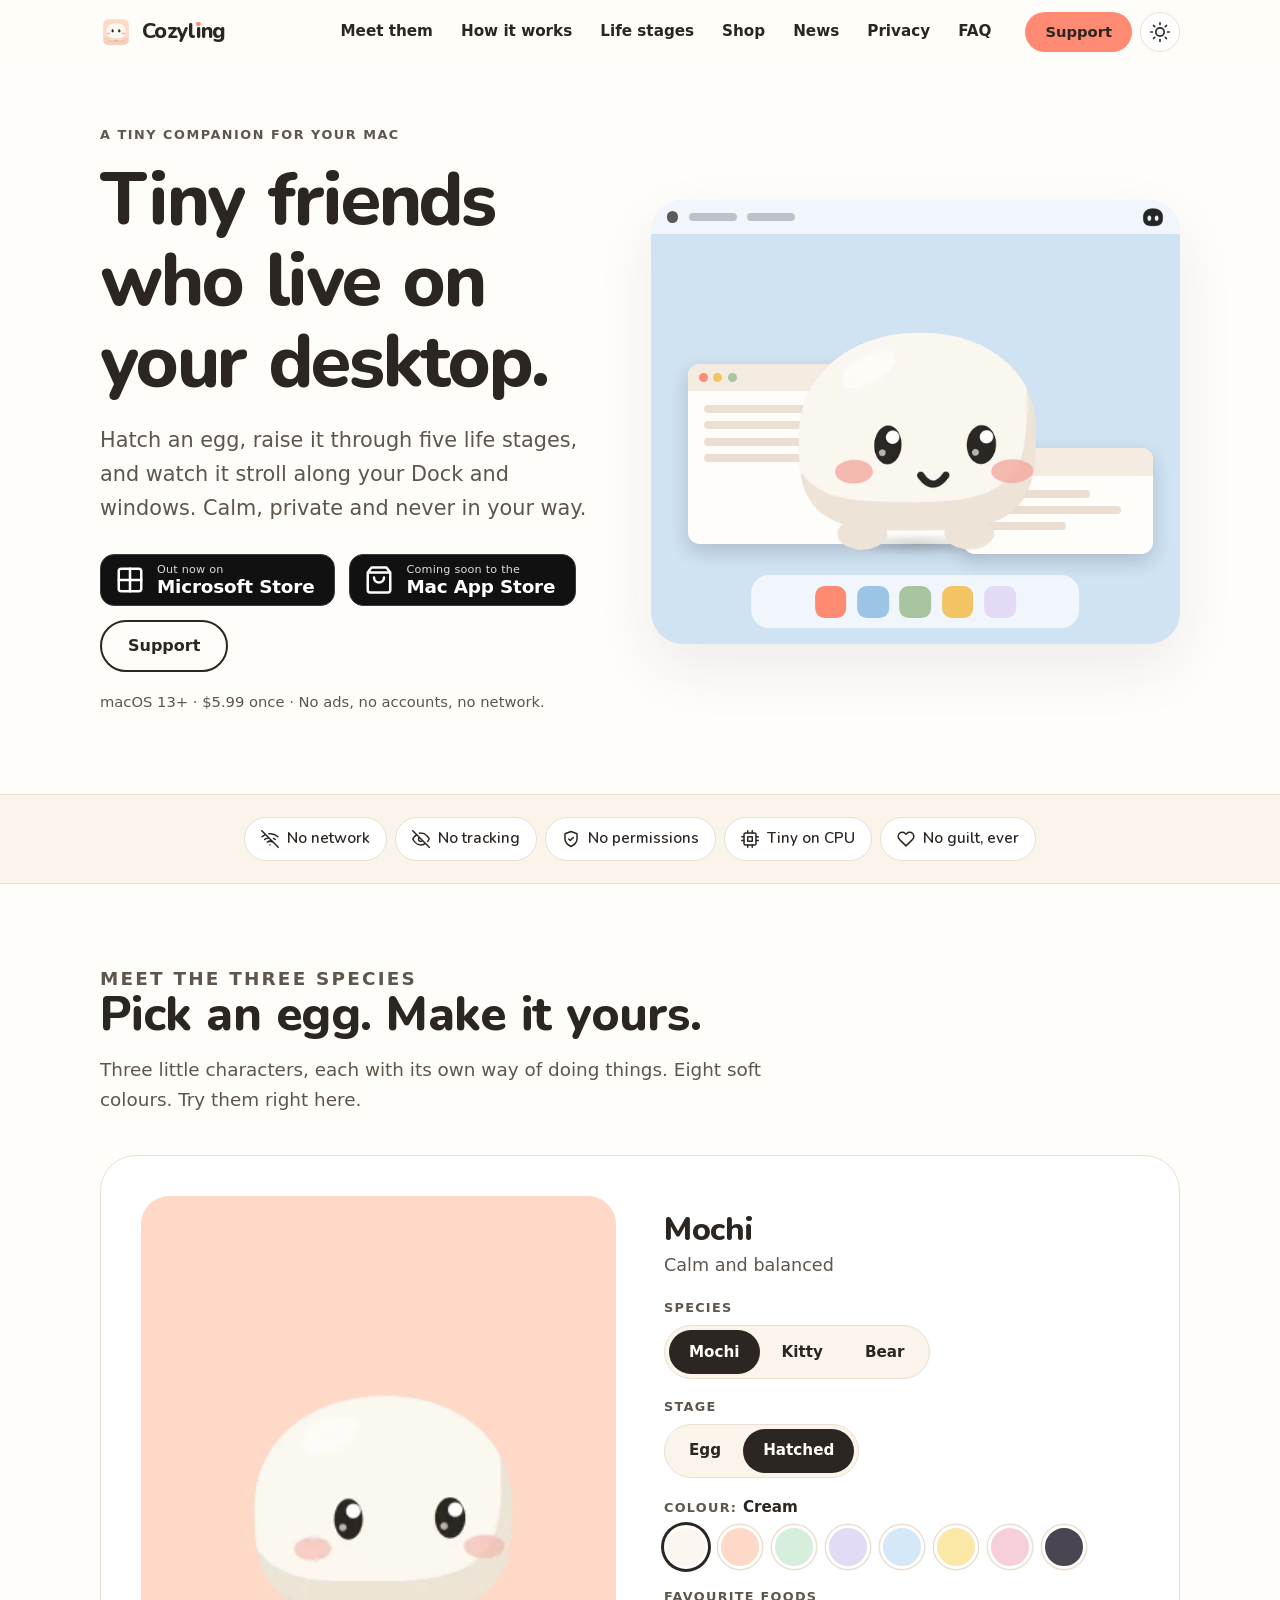
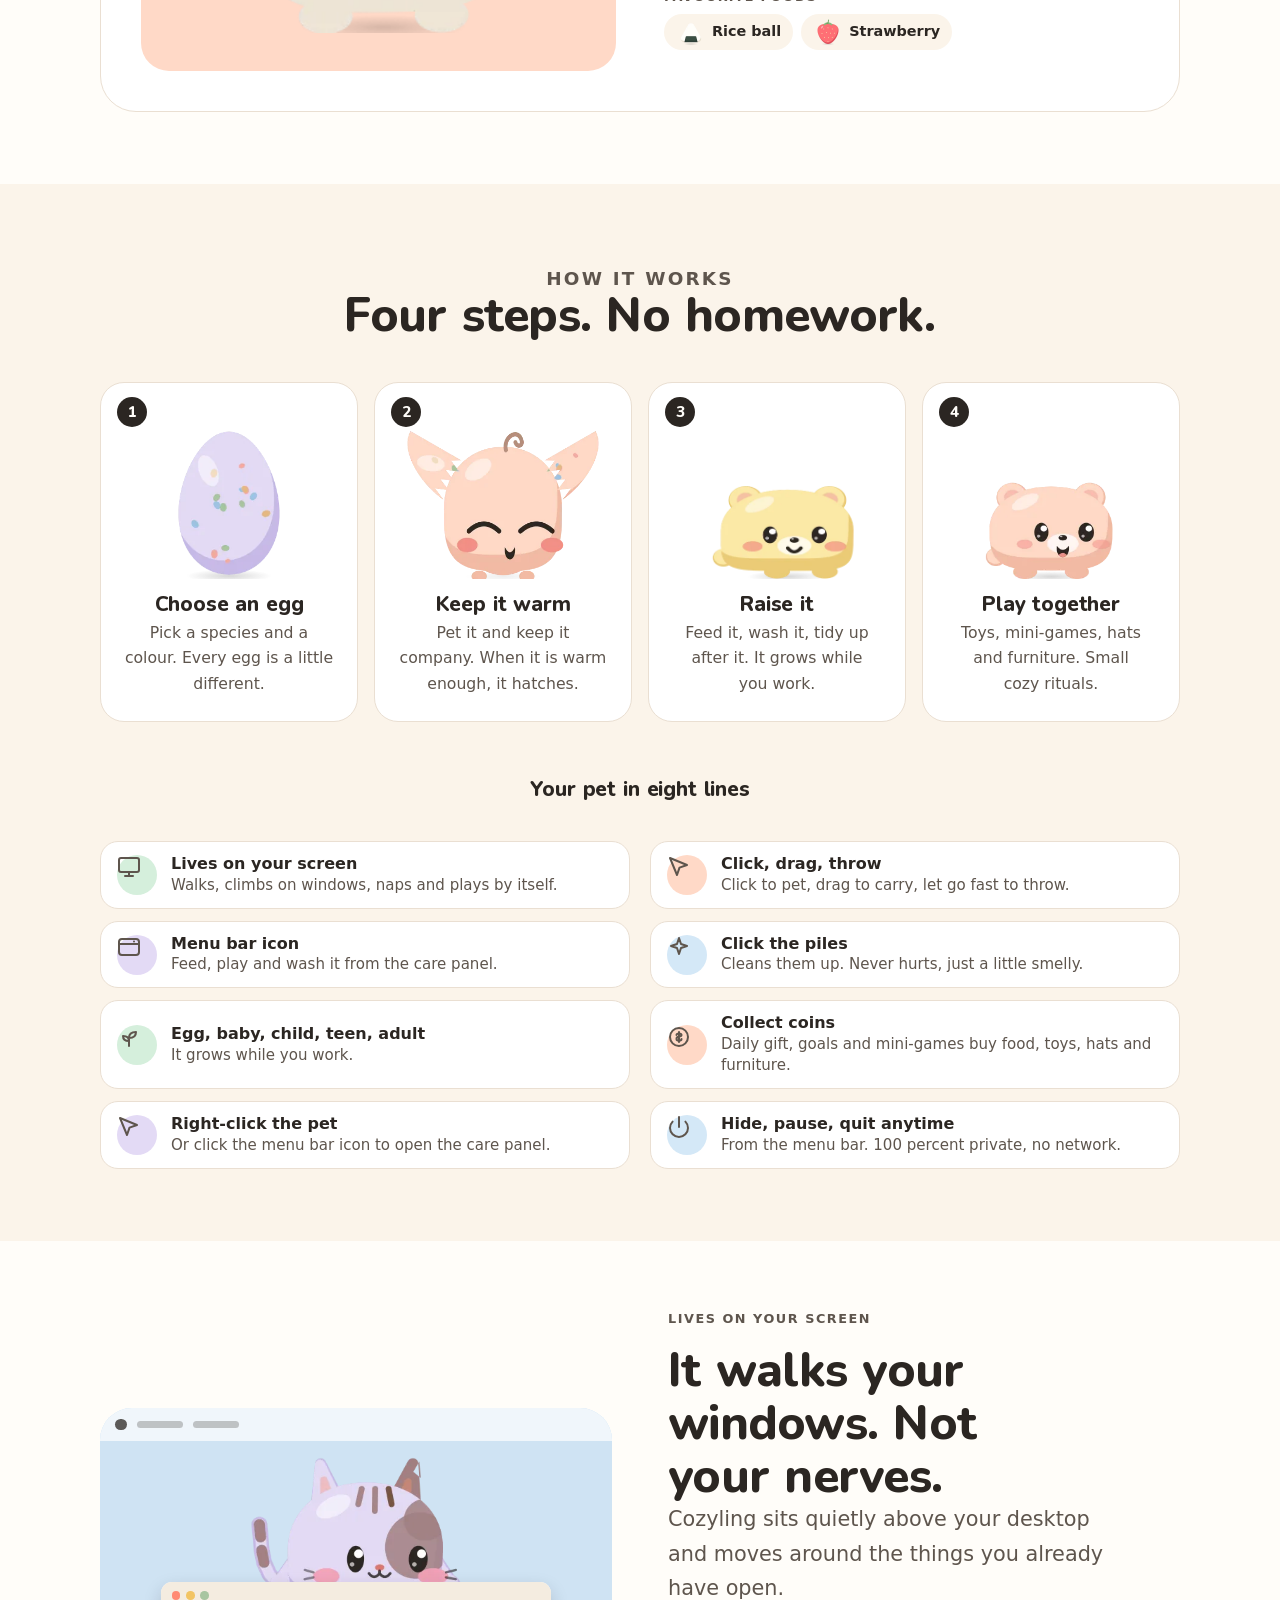
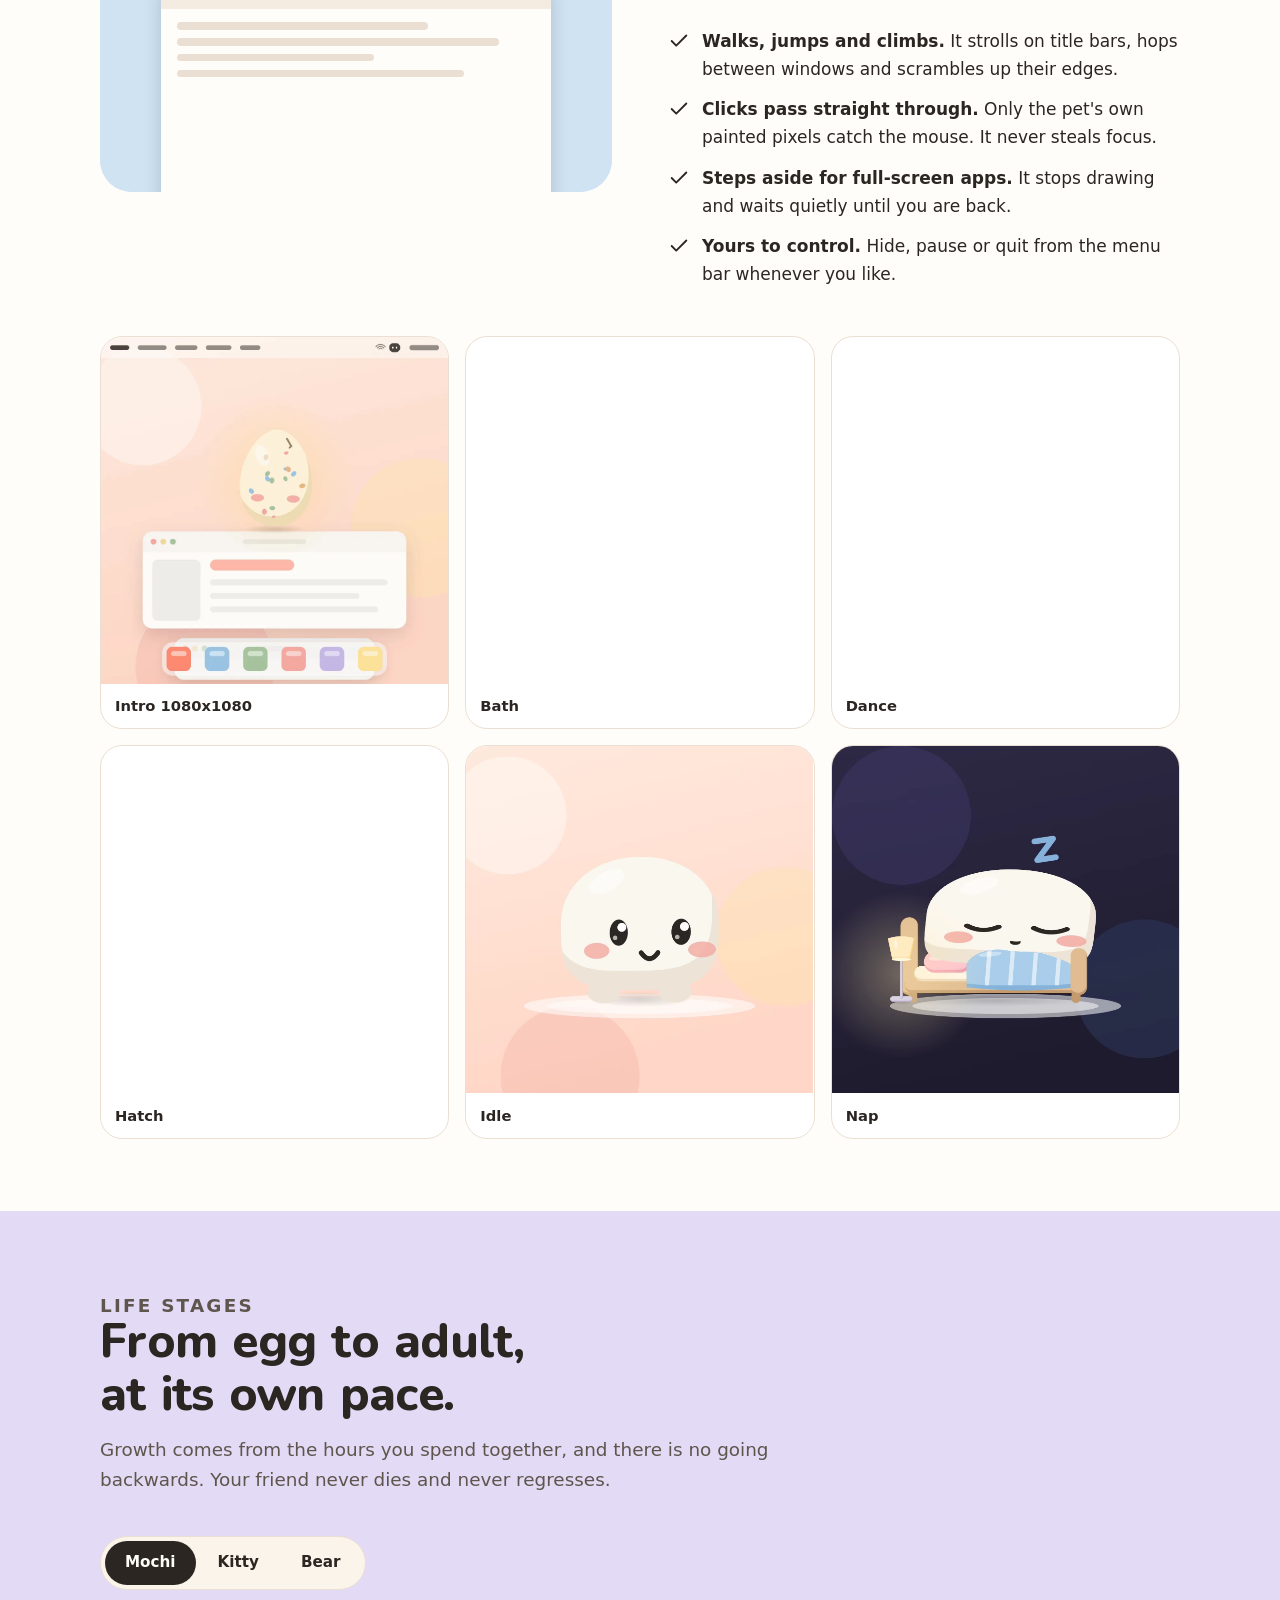
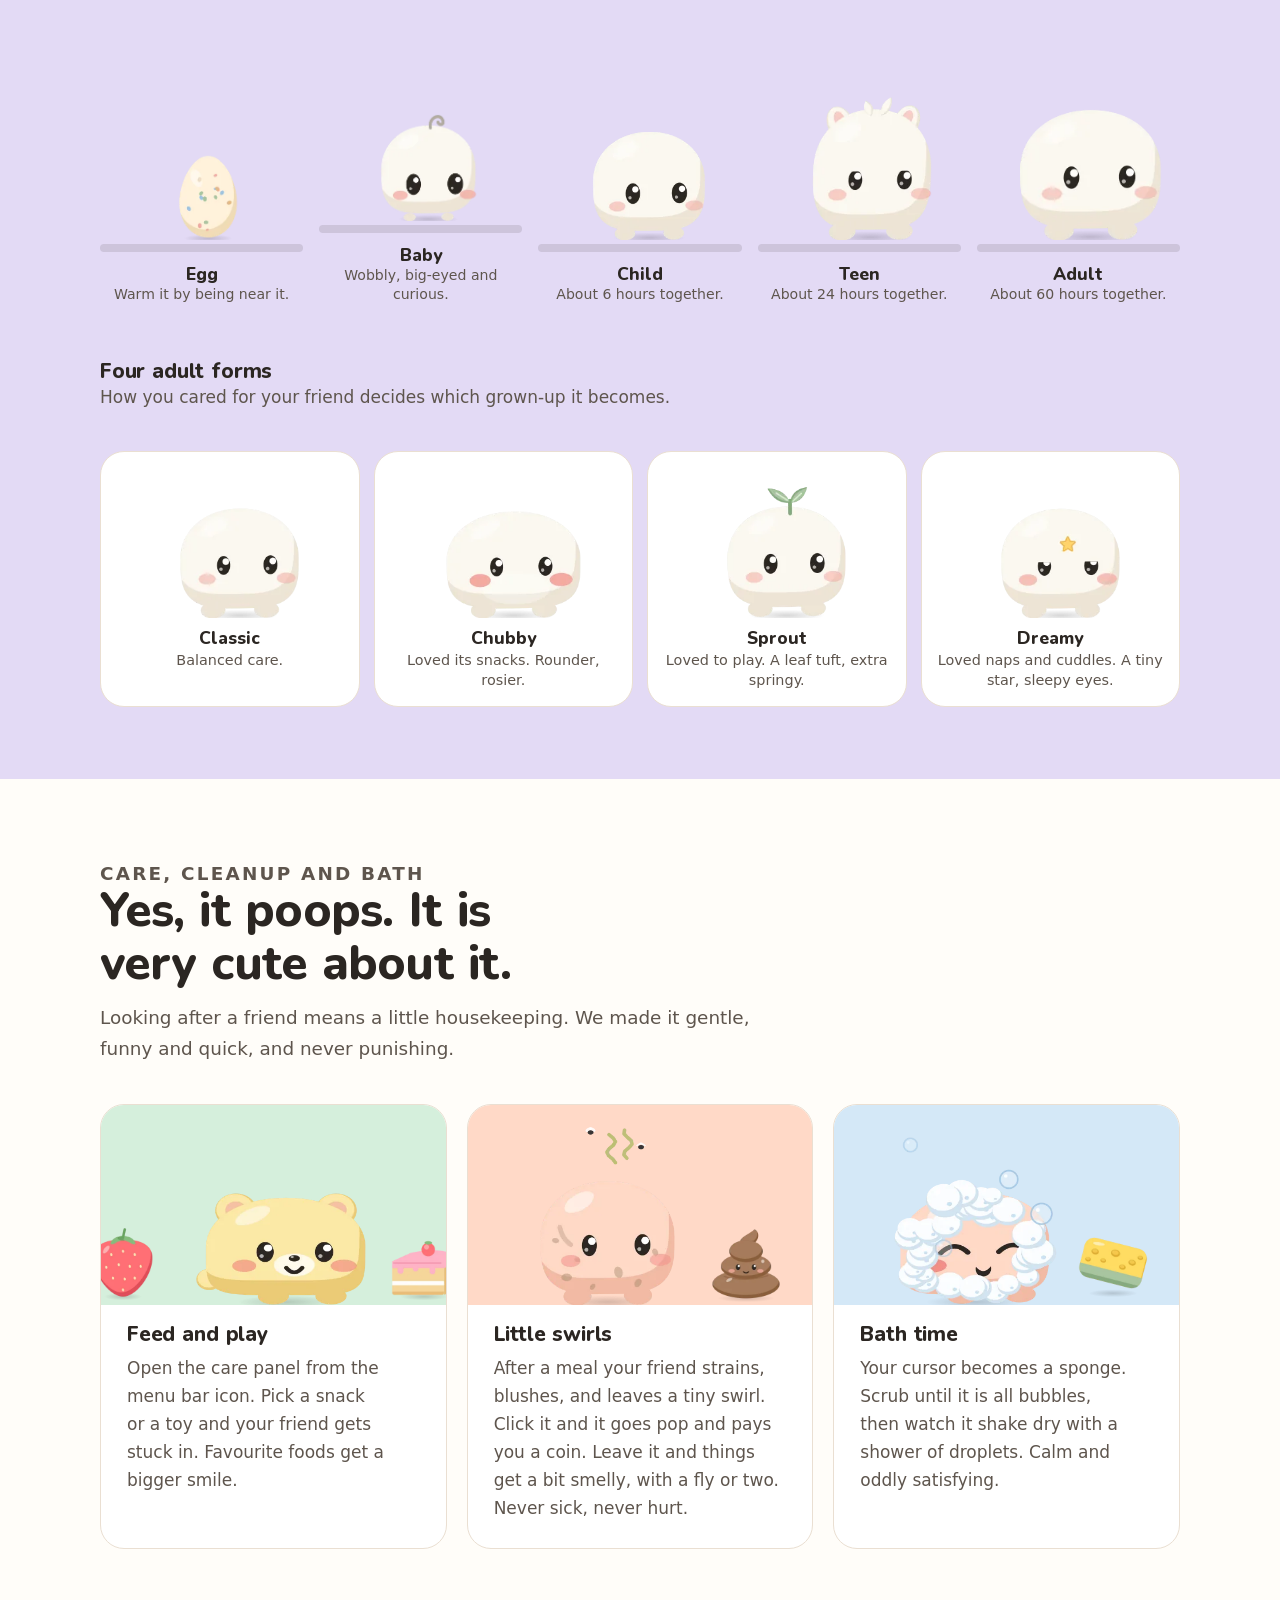
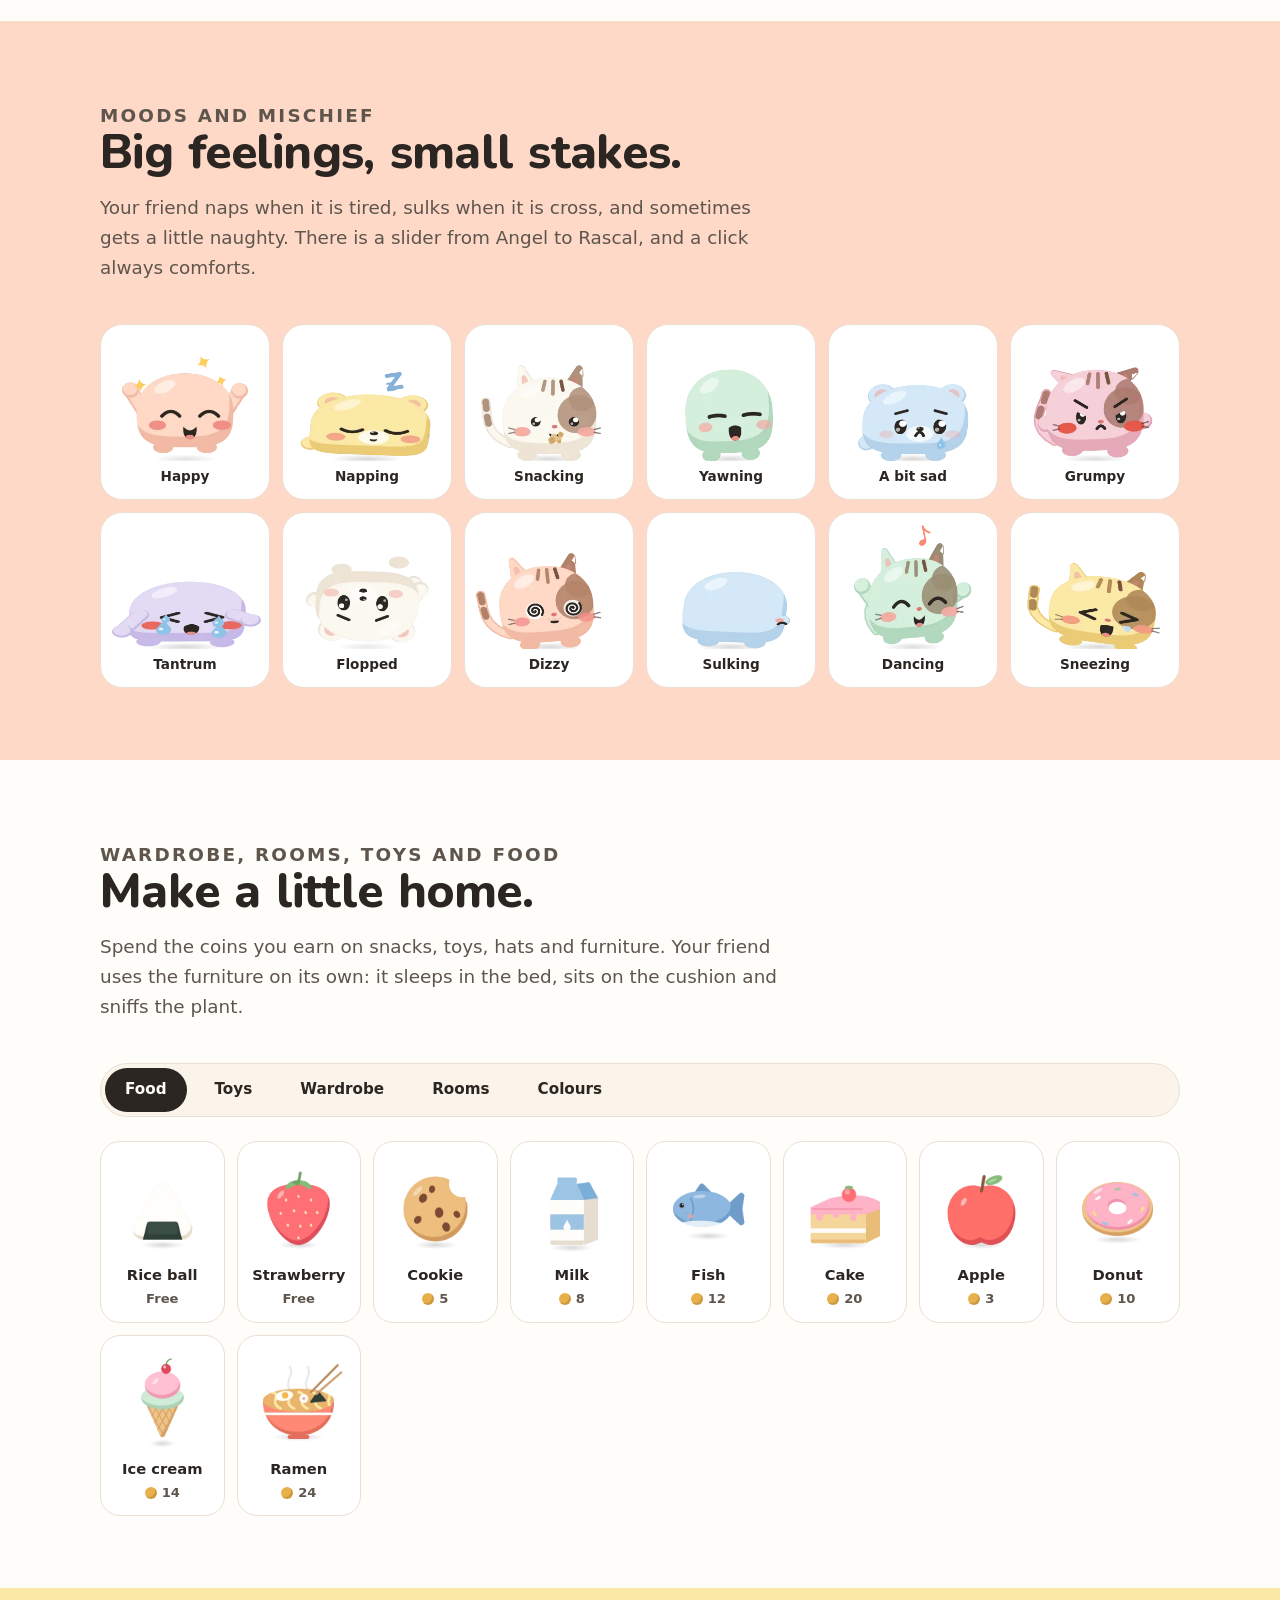
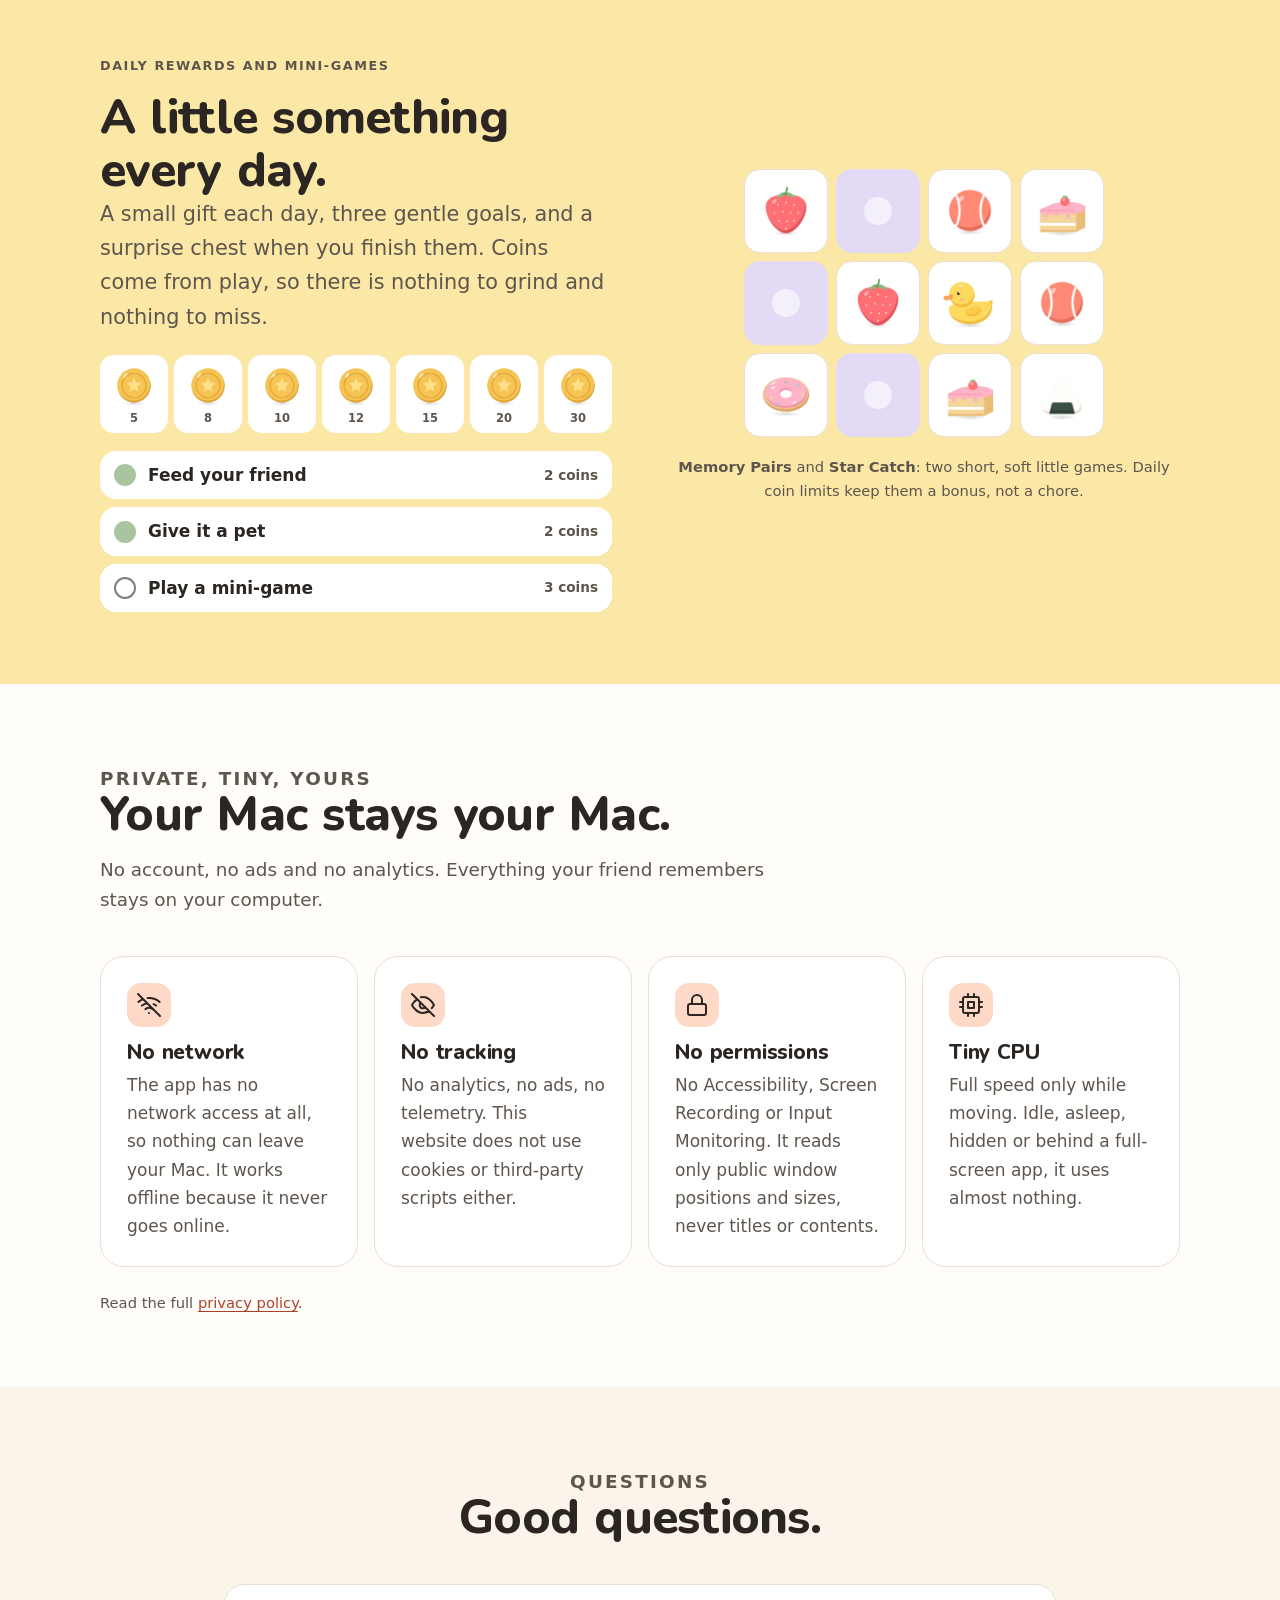
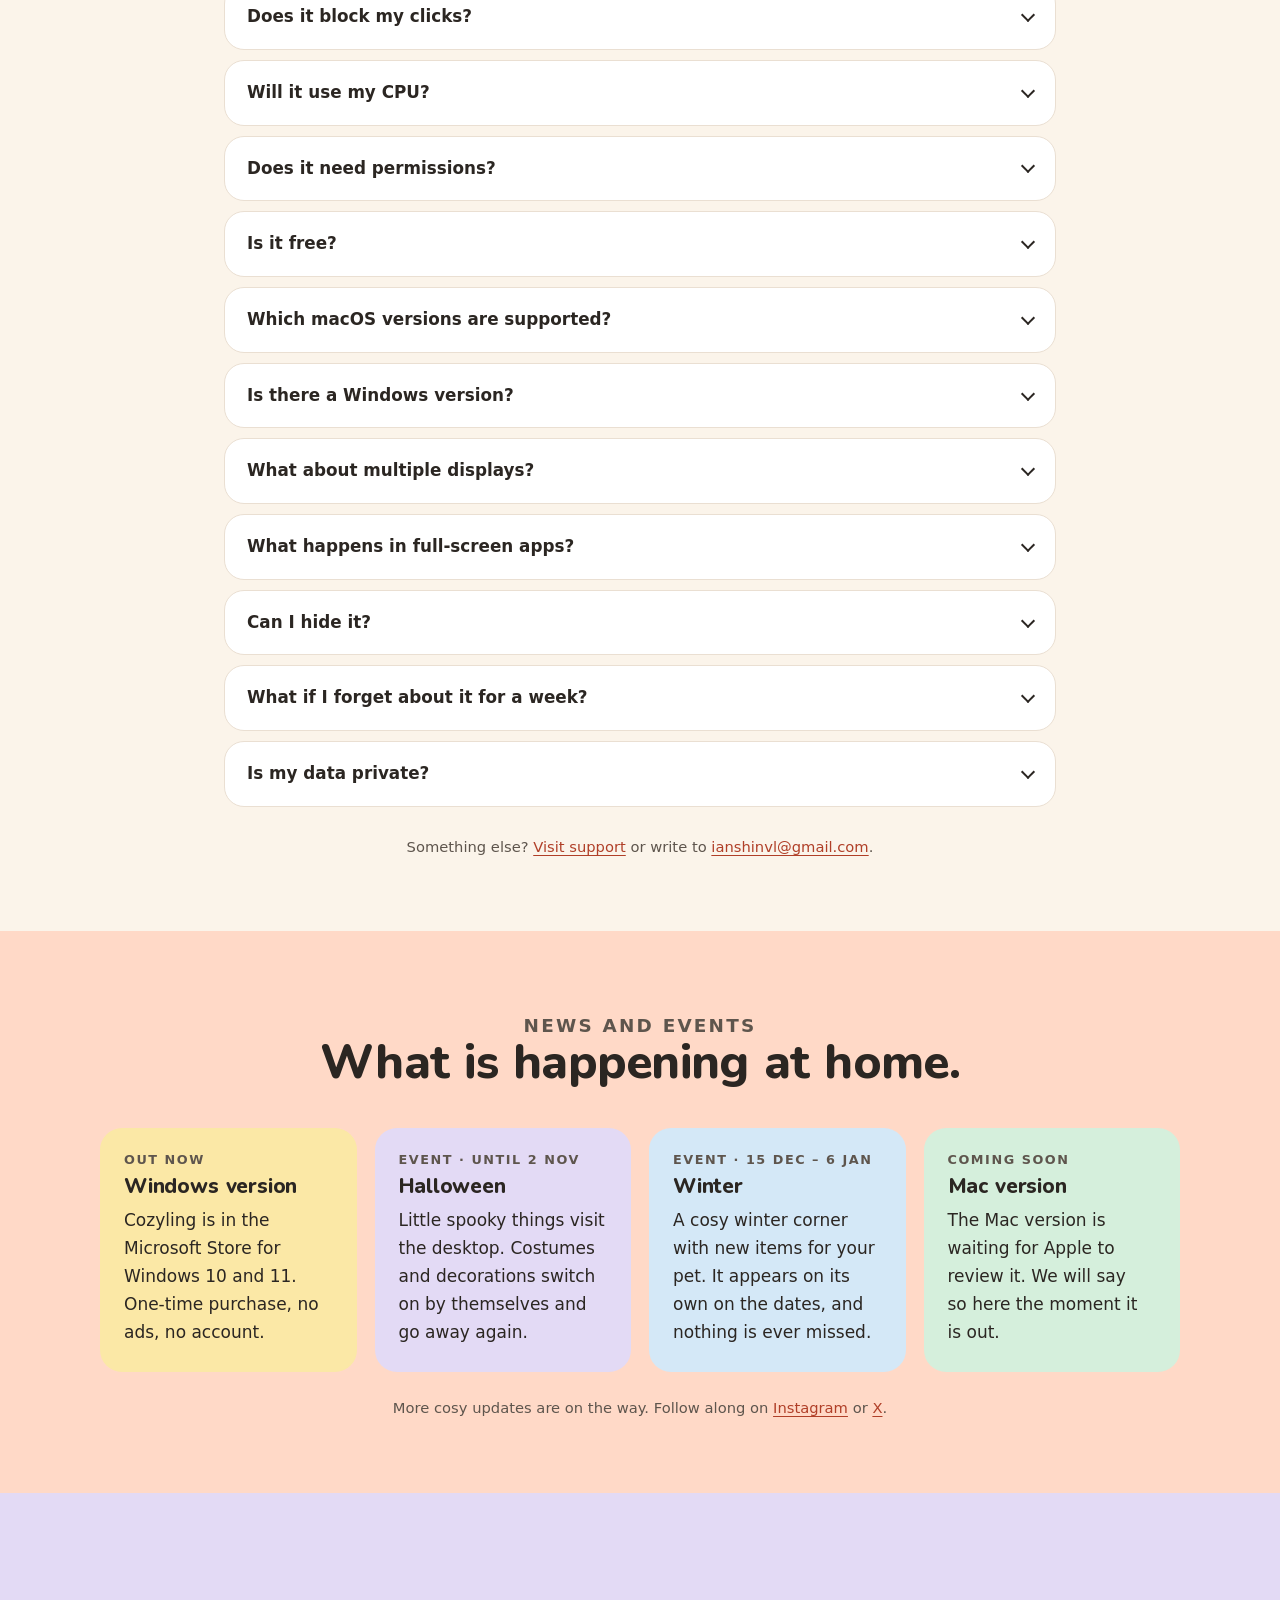
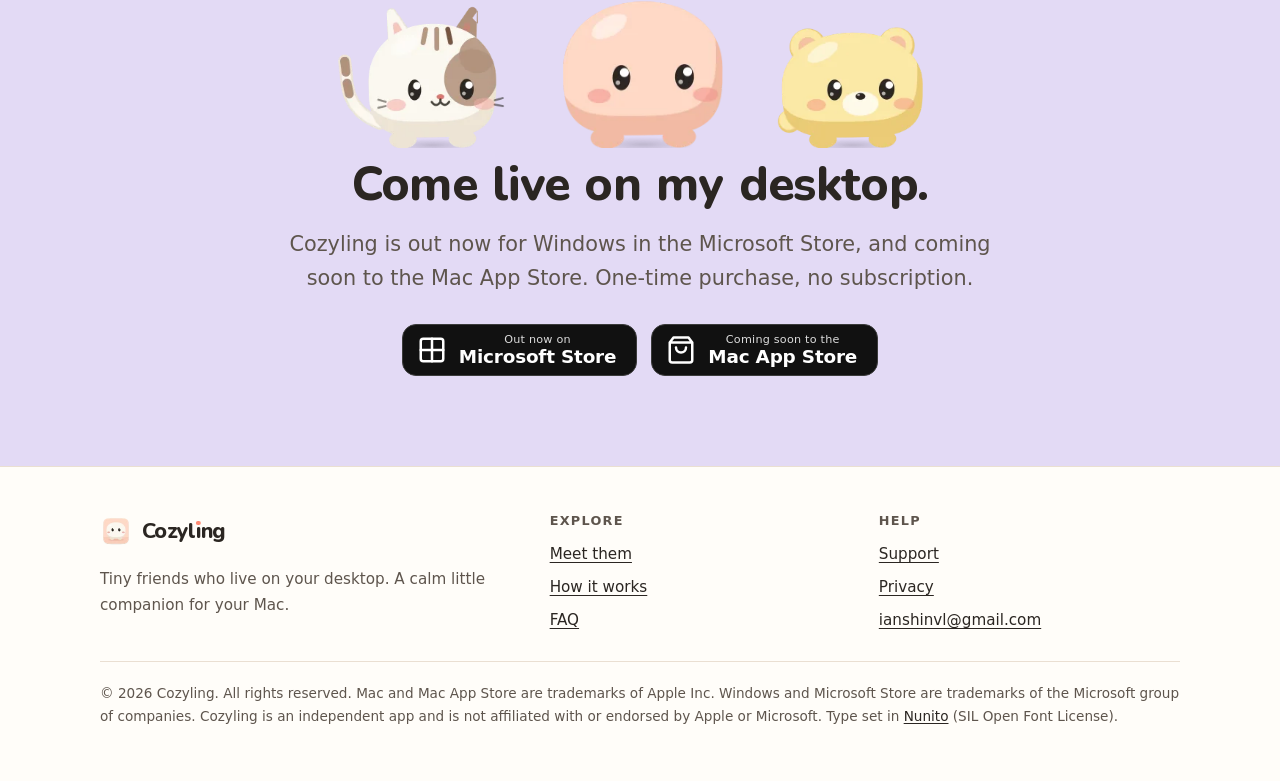
==== index.html @ 4c84bdee "Site: drop fixed price (Windows price changed in the Store) Co-Authored-By: Claude Sonnet 5.5 <norep" ====
<!doctype html>
<html lang="en">
<head>
<meta charset="utf-8">
<meta name="viewport" content="width=device-width, initial-scale=1">
<title>Cozyling: Tiny friends who live on your desktop.</title>
<meta name="description" content="Cozyling is a calm desktop pet for Mac. Hatch an egg, raise it through five life stages, and watch it stroll along your Dock and windows. Private, tiny on CPU, never in your way.">
<meta name="robots" content="index,follow">
<link rel="canonical" href="https://ianshinvl-ui.github.io/cozyling/">
<meta name="theme-color" content="#FFFDF9" media="(prefers-color-scheme: light)">
<meta name="theme-color" content="#1F1B2E" media="(prefers-color-scheme: dark)">
<meta name="color-scheme" content="light dark">
<link rel="icon" href="favicon.ico" sizes="48x48">
<link rel="icon" type="image/png" sizes="32x32" href="favicon-32.png">
<link rel="icon" type="image/png" sizes="16x16" href="favicon-16.png">
<link rel="apple-touch-icon" href="apple-touch-icon.png">
<link rel="manifest" href="site.webmanifest">
<meta property="og:type" content="website">
<meta property="og:site_name" content="Cozyling">
<meta property="og:title" content="Cozyling: Tiny friends who live on your desktop.">
<meta property="og:description" content="Cozyling is a calm desktop pet for Mac. Hatch an egg, raise it through five life stages, and watch it stroll along your Dock and windows. Private, tiny on CPU, never in your way.">
<meta property="og:url" content="https://ianshinvl-ui.github.io/cozyling/">
<meta property="og:image" content="https://ianshinvl-ui.github.io/cozyling/assets/og.png">
<meta property="og:image:width" content="1200">
<meta property="og:image:height" content="630">
<meta property="og:image:alt" content="Cozyling: Tiny friends who live on your desktop.">
<meta property="og:locale" content="en_US">
<meta name="twitter:card" content="summary_large_image">
<meta name="twitter:title" content="Cozyling: Tiny friends who live on your desktop.">
<meta name="twitter:description" content="Cozyling is a calm desktop pet for Mac. Hatch an egg, raise it through five life stages, and watch it stroll along your Dock and windows. Private, tiny on CPU, never in your way.">
<meta name="twitter:image" content="https://ianshinvl-ui.github.io/cozyling/assets/og.png">
<meta name="twitter:image:alt" content="Cozyling: Tiny friends who live on your desktop.">
<script>try{var t=localStorage.getItem('theme');if(t==='dark'||t==='light')document.documentElement.setAttribute('data-theme',t)}catch(e){}</script>

<link rel="preload" href="fonts/nunito-latin-var.woff2" as="font" type="font/woff2" crossorigin>
<link rel="stylesheet" href="assets/site.css">
<script type="application/ld+json">{"@context": "https://schema.org", "@type": "SoftwareApplication", "name": "Cozyling", "description": "Cozyling is a calm desktop pet for Mac. Hatch & raise a desktop pet.", "applicationCategory": "GameApplication", "applicationSubCategory": "EntertainmentApplication", "operatingSystem": "macOS 13 or later", "url": "https://ianshinvl-ui.github.io/cozyling/", "image": "https://ianshinvl-ui.github.io/cozyling/assets/og.png", "inLanguage": "en", "offers": {"@type": "Offer", "price": "4.99", "priceCurrency": "USD", "availability": "https://schema.org/PreOrder"}}</script>
<script type="application/ld+json">{"@context": "https://schema.org", "@type": "FAQPage", "mainEntity": [{"@type": "Question", "name": "Does it block my clicks?", "acceptedAnswer": {"@type": "Answer", "text": "No. Clicks pass straight through to the apps underneath. The only places that catch them are the pet's own painted pixels and the little things you can pick up, like toys and furniture. It never steals keyboard focus either."}}, {"@type": "Question", "name": "Will it use my CPU?", "acceptedAnswer": {"@type": "Answer", "text": "Hardly any. Cozyling draws at full speed only while something is moving. When your friend is idle or asleep it slows right down, and it draws nothing while hidden or while a full-screen app is in front."}}, {"@type": "Question", "name": "Does it need permissions?", "acceptedAnswer": {"@type": "Answer", "text": "No. There is no Accessibility, Screen Recording or Input Monitoring request, and no pop-ups asking for access. To walk along your windows it reads only their public position and size, never their titles or what is inside them."}}, {"@type": "Question", "name": "Is it free?", "acceptedAnswer": {"@type": "Answer", "text": "It is a one-time purchase from the Microsoft Store (Windows) or, soon, the Mac App Store. No subscription, no ads, no account, and nothing you have to keep paying to keep your friend."}}, {"@type": "Question", "name": "Which macOS versions are supported?", "acceptedAnswer": {"@type": "Answer", "text": "macOS 13 or later: Ventura and newer, on Apple silicon and Intel Macs."}}, {"@type": "Question", "name": "Is there a Windows version?", "acceptedAnswer": {"@type": "Answer", "text": "Yes. Cozyling for Windows 10 and 11 is out now in the Microsoft Store. The Mac version is coming soon to the Mac App Store."}}, {"@type": "Question", "name": "What about multiple displays?", "acceptedAnswer": {"@type": "Answer", "text": "Cozyling knows about every display you have connected, so your friend can live wherever your windows are."}}, {"@type": "Question", "name": "What happens in full-screen apps?", "acceptedAnswer": {"@type": "Answer", "text": "By default your friend steps out of the way and stops drawing while a full-screen app is active. You can change that in Settings."}}, {"@type": "Question", "name": "Can I hide it?", "acceptedAnswer": {"@type": "Answer", "text": "Any time. The menu bar icon lets you hide, pause or quit in one click. Launch at login is optional and off until you switch it on."}}, {"@type": "Question", "name": "What if I forget about it for a week?", "acceptedAnswer": {"@type": "Answer", "text": "Nothing bad happens, ever. There is no death, no guilt and no game over. If its needs run low your friend just looks sleepy or a little sad, and a snack fixes everything."}}, {"@type": "Question", "name": "Is my data private?", "acceptedAnswer": {"@type": "Answer", "text": "Completely. The app has no network access, no analytics and no account. Everything it remembers stays on your Mac."}}]}</script>
</head>
<body>
<a class="skip" href="#main">Skip to content</a>
<header class="site-head">
  <div class="wrap">
    <a class="logo" href="index.html" aria-label="Cozyling home"><img src="assets/img/app-icon.webp" width="32" height="32" alt=""><span aria-hidden="true">Cozyl<span class="idot">ı</span>ng</span><span class="sr">Cozyling</span></a>
    <nav class="nav" aria-label="Main">
      <a href="index.html#meet">Meet them</a><a href="index.html#how">How it works</a><a href="index.html#stages">Life stages</a><a href="index.html#shop">Shop</a><a href="index.html#events">News</a><a href="index.html#privacy">Privacy</a><a href="index.html#faq">FAQ</a>
    </nav>
    <div class="head-tools">
      <a class="btn btn-accent btn-sm" href="support.html">Support</a>
      <button class="icon-btn" id="theme-toggle" type="button" aria-label="Dark mode" aria-pressed="false"><span class="theme-ico-sun"><svg class="" viewBox="0 0 24 24" fill="none" stroke="currentColor" stroke-width="2" stroke-linecap="round" stroke-linejoin="round" aria-hidden="true" focusable="false"><circle cx="12" cy="12" r="5"/><path d="M12 1v2M12 21v2M4.2 4.2l1.4 1.4M18.4 18.4l1.4 1.4M1 12h2M21 12h2M4.2 19.8l1.4-1.4M18.4 5.6l1.4-1.4"/></svg></span><span class="theme-ico-moon"><svg class="" viewBox="0 0 24 24" fill="none" stroke="currentColor" stroke-width="2" stroke-linecap="round" stroke-linejoin="round" aria-hidden="true" focusable="false"><path d="M21 12.8A9 9 0 1 1 11.2 3 7 7 0 0 0 21 12.8z"/></svg></span></button>
      <details class="mnav"><summary class="icon-btn" aria-label="Menu"><svg viewBox="0 0 24 24" fill="none" stroke="currentColor" stroke-width="2" stroke-linecap="round" aria-hidden="true"><path d="M4 7h16M4 12h16M4 17h16"/></svg></summary>
        <ul><li><a href="index.html#meet">Meet them</a></li><li><a href="index.html#how">How it works</a></li><li><a href="index.html#stages">Life stages</a></li><li><a href="index.html#shop">Shop</a></li><li><a href="index.html#events">News</a></li><li><a href="index.html#privacy">Privacy</a></li><li><a href="index.html#faq">FAQ</a></li></ul></details>
    </div>
  </div>
</header>

<main id="main">

<section class="hero">
  <div class="wrap">
    <div>
      <p class="eyebrow">A tiny companion for your Mac</p>
      <h1>Tiny friends who live on your desktop.</h1>
      <p class="lead">Hatch an egg, raise it through five life stages, and watch it stroll along your Dock and windows. Calm, private and never in your way.</p>
      <div class="cta-row"><a class="badge" href="https://apps.microsoft.com/detail/9plnmm74v230" aria-label="Get Cozyling from the Microsoft Store"><svg class="" viewBox="0 0 24 24" fill="none" stroke="currentColor" stroke-width="2" stroke-linecap="round" stroke-linejoin="round" aria-hidden="true" focusable="false"><rect x="3" y="3" width="18" height="18" rx="2"/><path d="M3 12h18M12 3v18"/></svg><span><small>Out now on</small><strong>Microsoft Store</strong></span></a><a class="badge" href="#news" aria-label="Coming soon to the Mac App Store"><svg class="" viewBox="0 0 24 24" fill="none" stroke="currentColor" stroke-width="2" stroke-linecap="round" stroke-linejoin="round" aria-hidden="true" focusable="false"><path d="M6 2L3 6v14a2 2 0 0 0 2 2h14a2 2 0 0 0 2-2V6l-3-4zM3 6h18M16 10a4 4 0 0 1-8 0"/></svg><span><small>Coming soon to the</small><strong>Mac App Store</strong></span></a><a class="btn btn-ghost" href="support.html">Support</a></div>
      <p class="fine">macOS 13+ &middot; $5.99 once &middot; No ads, no accounts, no network.</p>
    </div>
    <div class="hero-art"><div class="scene has-video" role="img" aria-label="A little round friend standing on a window title bar on a Mac desktop, with a baby friend on another window and an egg by the Dock."><div class="mb"><i></i><span></span><span></span><img class="menubar-ico" src="assets/img/menubar.webp" width="22" height="22" alt=""></div><div class="win win-a"><div class="tb"><i></i><i></i><i></i></div><div class="ln"><b></b><b></b><b></b><b></b></div></div><div class="win win-b"><div class="tb"><i></i><i></i><i></i></div><div class="ln"><b></b><b></b><b></b></div></div><div class="dockbar"><i style="--c:#FF8A73"></i><i style="--c:#9CC4E4"></i><i style="--c:#A8C5A0"></i><i style="--c:#F2C464"></i><i style="--c:#E3DAF5"></i></div><img src="assets/img/hero_egg.webp" width="176" height="248" alt="" class="pet pet-egg" loading="eager" decoding="async"><img src="assets/img/hero_baby.webp" width="252" height="275" alt="" class="pet pet-baby" loading="eager" decoding="async"><img src="assets/img/hero_mochi.webp" width="323" height="294" alt="" class="pet pet-main" fetchpriority="high" decoding="async"><svg class="heart" style="left:36cqw;top:13cqw" viewBox="0 0 24 24" fill="currentColor" aria-hidden="true"><path stroke="none" d="M20.8 4.6a5.5 5.5 0 0 0-7.8 0L12 5.7l-1-1.1a5.5 5.5 0 0 0-7.8 7.8l1 1.1L12 21.2l7.8-7.7 1-1.1a5.5 5.5 0 0 0 0-7.8z"/></svg><svg class="heart" style="left:44cqw;top:16cqw" viewBox="0 0 24 24" fill="currentColor" aria-hidden="true"><path stroke="none" d="M20.8 4.6a5.5 5.5 0 0 0-7.8 0L12 5.7l-1-1.1a5.5 5.5 0 0 0-7.8 7.8l1 1.1L12 21.2l7.8-7.7 1-1.1a5.5 5.5 0 0 0 0-7.8z"/></svg><svg class="heart" style="left:30cqw;top:17cqw" viewBox="0 0 24 24" fill="currentColor" aria-hidden="true"><path stroke="none" d="M20.8 4.6a5.5 5.5 0 0 0-7.8 0L12 5.7l-1-1.1a5.5 5.5 0 0 0-7.8 7.8l1 1.1L12 21.2l7.8-7.7 1-1.1a5.5 5.5 0 0 0 0-7.8z"/></svg><span class="bubble" aria-hidden="true">hi!</span><video data-autoplay muted loop playsinline preload="none" aria-hidden="true" tabindex="-1" poster="assets/img/hero_poster.webp"><source data-src="assets/video/hero_loop.webm" type="video/webm"><source data-src="assets/video/hero_loop.mp4" type="video/mp4"></video></div></div>
  </div>
</section>

<div class="trust"><div class="wrap"><ul class="pillrow">
  <li class="pill"><svg class="" viewBox="0 0 24 24" fill="none" stroke="currentColor" stroke-width="2" stroke-linecap="round" stroke-linejoin="round" aria-hidden="true" focusable="false"><path d="M1 1l22 22M16.7 11.1A11 11 0 0 1 19 12.6M5 12.6a11 11 0 0 1 5.2-2.4M10.7 5.1A16 16 0 0 1 22.6 9M1.4 9a16 16 0 0 1 4.7-2.9M8.5 16.1a6 6 0 0 1 7 0M12 20h.01"/></svg> No network</li><li class="pill"><svg class="" viewBox="0 0 24 24" fill="none" stroke="currentColor" stroke-width="2" stroke-linecap="round" stroke-linejoin="round" aria-hidden="true" focusable="false"><path d="M17.9 17.9A10.9 10.9 0 0 1 12 20c-7 0-11-8-11-8a18.5 18.5 0 0 1 5.1-5.9M9.9 4.2A9 9 0 0 1 12 4c7 0 11 8 11 8a18.5 18.5 0 0 1-2.2 3.2M14.1 14.1a3 3 0 1 1-4.2-4.2M1 1l22 22"/></svg> No tracking</li><li class="pill"><svg class="" viewBox="0 0 24 24" fill="none" stroke="currentColor" stroke-width="2" stroke-linecap="round" stroke-linejoin="round" aria-hidden="true" focusable="false"><path d="M12 22s8-4 8-10V5l-8-3-8 3v7c0 6 8 10 8 10z"/><path d="M9 12l2 2 4-4"/></svg> No permissions</li>
  <li class="pill"><svg class="" viewBox="0 0 24 24" fill="none" stroke="currentColor" stroke-width="2" stroke-linecap="round" stroke-linejoin="round" aria-hidden="true" focusable="false"><rect x="4" y="4" width="16" height="16" rx="2"/><rect x="9" y="9" width="6" height="6"/><path d="M9 1v3M15 1v3M9 20v3M15 20v3M20 9h3M20 14h3M1 9h3M1 14h3"/></svg> Tiny on CPU</li><li class="pill"><svg class="" viewBox="0 0 24 24" fill="none" stroke="currentColor" stroke-width="2" stroke-linecap="round" stroke-linejoin="round" aria-hidden="true" focusable="false"><path d="M20.8 4.6a5.5 5.5 0 0 0-7.8 0L12 5.7l-1-1.1a5.5 5.5 0 0 0-7.8 7.8l1 1.1L12 21.2l7.8-7.7 1-1.1a5.5 5.5 0 0 0 0-7.8z"/></svg> No guilt, ever</li>
</ul></div></div>

<section class="section" id="meet">
  <div class="wrap">
    <div class="head-block"><p class="eyebrow">Meet the three species</p><h2>Pick an egg. Make it yours.</h2><p>Three little characters, each with its own way of doing things. Eight soft colours. Try them right here.</p></div>
    <div class="picker" id="picker">
      <div class="picker-stage" id="picker-stage" style="background-color:var(--peach)"><img src="assets/img/pick_mochi_adult_mochi.webp" width="259" height="207" alt="Mochi in cream" id="picker-img" loading="eager" decoding="async"></div>
      <div>
        <h3 id="picker-name">Mochi</h3>
        <p class="tagline" id="picker-tag">Calm and balanced</p>
        <span class="ctl-label" id="l-sp">Species</span>
        <div class="seg" role="group" aria-labelledby="l-sp"><button type="button" data-sp="mochi" aria-pressed="true">Mochi</button><button type="button" data-sp="kitty" aria-pressed="false">Kitty</button><button type="button" data-sp="bear" aria-pressed="false">Bear</button></div>
        <span class="ctl-label" id="l-mode">Stage</span>
        <div class="seg" role="group" aria-labelledby="l-mode"><button type="button" data-mode="egg" aria-pressed="false">Egg</button><button type="button" data-mode="adult" aria-pressed="true">Hatched</button></div>
        <span class="ctl-label">Colour: <span id="picker-color" style="text-transform:none;letter-spacing:0;font-size:.95rem;color:var(--ink)">Cream</span></span>
        <div class="swatches" role="group" aria-label="Colour"><button type="button" data-color="mochi" aria-pressed="true" aria-label="Cream" title="Cream" style="--c:#FBF7F0"></button><button type="button" data-color="peach" aria-pressed="false" aria-label="Peach" title="Peach" style="--c:#FFD9C7"></button><button type="button" data-color="mint" aria-pressed="false" aria-label="Mint" title="Mint" style="--c:#D5EFDC"></button><button type="button" data-color="lavender" aria-pressed="false" aria-label="Lavender" title="Lavender" style="--c:#E3DAF5"></button><button type="button" data-color="sky" aria-pressed="false" aria-label="Sky" title="Sky" style="--c:#D4E8F7"></button><button type="button" data-color="butter" aria-pressed="false" aria-label="Butter" title="Butter" style="--c:#FBE8A6"></button><button type="button" data-color="rose" aria-pressed="false" aria-label="Rose" title="Rose" style="--c:#F6CFD8"></button><button type="button" data-color="charcoal" aria-pressed="false" aria-label="Charcoal" title="Charcoal" style="--c:#4A4550"></button></div>
        <span class="ctl-label">Favourite foods</span>
        <ul class="chips" id="picker-foods"><li class="chip"><img src="assets/img/item_food_onigiri.webp" width="240" height="240" alt="" loading="eager" decoding="async">Rice ball</li><li class="chip"><img src="assets/img/item_food_strawberry.webp" width="240" height="240" alt="" loading="eager" decoding="async">Strawberry</li></ul>
      </div>
    </div>
  </div>
</section>

<section class="section band" id="how">
  <div class="wrap">
    <div class="head-block center"><p class="eyebrow">How it works</p><h2>Four steps. No homework.</h2></div>
    <ol class="steps">
      <li class="step"><div class="art"><img src="assets/img/hero_egg.webp" width="176" height="248" alt="A speckled egg" loading="lazy" decoding="async"></div><h3>Choose an egg</h3><p>Pick a species and a colour. Every egg is a little different.</p></li>
      <li class="step"><div class="art"><img src="assets/img/hatch_mochi.webp" width="378" height="288" alt="An egg cracking open" loading="lazy" decoding="async"></div><h3>Keep it warm</h3><p>Pet it and keep it company. When it is warm enough, it hatches.</p></li>
      <li class="step"><div class="art"><img src="assets/img/care_clean.webp" width="365" height="316" alt="A happy bear sitting" loading="lazy" decoding="async"></div><h3>Raise it</h3><p>Feed it, wash it, tidy up after it. It grows while you work.</p></li>
      <li class="step"><div class="art"><img src="assets/img/mood_play.webp" width="302" height="244" alt="A pet playing" loading="lazy" decoding="async"></div><h3>Play together</h3><p>Toys, mini-games, hats and furniture. Small cozy rituals.</p></li>
    </ol>
    <h3 style="margin-top:56px;text-align:center">Your pet in eight lines</h3>
    <ul class="howto"><li class="c1"><span class="ico"><svg class="" viewBox="0 0 24 24" fill="none" stroke="currentColor" stroke-width="2" stroke-linecap="round" stroke-linejoin="round" aria-hidden="true" focusable="false"><rect x="2" y="3" width="20" height="14" rx="2"/><path d="M8 21h8M12 17v4"/></svg></span><div><strong>Lives on your screen</strong><span>Walks, climbs on windows, naps and plays by itself.</span></div></li><li class="c2"><span class="ico"><svg class="" viewBox="0 0 24 24" fill="none" stroke="currentColor" stroke-width="2" stroke-linecap="round" stroke-linejoin="round" aria-hidden="true" focusable="false"><path d="M3 3l7 17 2.5-7.4L20 10 3 3z"/></svg></span><div><strong>Click, drag, throw</strong><span>Click to pet, drag to carry, let go fast to throw.</span></div></li><li class="c3"><span class="ico"><svg class="" viewBox="0 0 24 24" fill="none" stroke="currentColor" stroke-width="2" stroke-linecap="round" stroke-linejoin="round" aria-hidden="true" focusable="false"><rect x="2" y="4" width="20" height="16" rx="3"/><path d="M2 9h20M17 6.5h.01"/></svg></span><div><strong>Menu bar icon</strong><span>Feed, play and wash it from the care panel.</span></div></li><li class="c4"><span class="ico"><svg class="" viewBox="0 0 24 24" fill="none" stroke="currentColor" stroke-width="2" stroke-linecap="round" stroke-linejoin="round" aria-hidden="true" focusable="false"><path d="M12 3l2 6 6 2-6 2-2 6-2-6-6-2 6-2z"/></svg></span><div><strong>Click the piles</strong><span>Cleans them up. Never hurts, just a little smelly.</span></div></li><li class="c1"><span class="ico"><svg class="" viewBox="0 0 24 24" fill="none" stroke="currentColor" stroke-width="2" stroke-linecap="round" stroke-linejoin="round" aria-hidden="true" focusable="false"><path d="M12 21v-8M12 13c0-4 3-6 7-6 0 4-3 6-7 6zM12 16c0-3-2-5-6-5 0 3 2 5 6 5z"/></svg></span><div><strong>Egg, baby, child, teen, adult</strong><span>It grows while you work.</span></div></li><li class="c2"><span class="ico"><svg class="" viewBox="0 0 24 24" fill="none" stroke="currentColor" stroke-width="2" stroke-linecap="round" stroke-linejoin="round" aria-hidden="true" focusable="false"><circle cx="12" cy="12" r="9"/><path d="M12 7v10M9.5 10c0-1 1-1.6 2.5-1.6s2.5.6 2.5 1.6-1 1.4-2.5 1.6S9.5 13 9.5 14s1 1.6 2.5 1.6 2.5-.6 2.5-1.6"/></svg></span><div><strong>Collect coins</strong><span>Daily gift, goals and mini-games buy food, toys, hats and furniture.</span></div></li><li class="c3"><span class="ico"><svg class="" viewBox="0 0 24 24" fill="none" stroke="currentColor" stroke-width="2" stroke-linecap="round" stroke-linejoin="round" aria-hidden="true" focusable="false"><path d="M3 3l7 17 2.5-7.4L20 10 3 3z"/></svg></span><div><strong>Right-click the pet</strong><span>Or click the menu bar icon to open the care panel.</span></div></li><li class="c4"><span class="ico"><svg class="" viewBox="0 0 24 24" fill="none" stroke="currentColor" stroke-width="2" stroke-linecap="round" stroke-linejoin="round" aria-hidden="true" focusable="false"><path d="M18.4 6.6a9 9 0 1 1-12.8 0M12 2v10"/></svg></span><div><strong>Hide, pause, quit anytime</strong><span>From the menu bar. 100 percent private, no network.</span></div></li></ul>
  </div>
</section>

<section class="section" id="screen">
  <div class="wrap split">
    <div class="frame"><div class="scene" style="position:absolute;inset:0;aspect-ratio:auto;border-radius:0;box-shadow:none;width:100%;height:100%" role="img" aria-label="A pet peeking over the top of a window"><div class="mb"><i></i><span></span><span></span></div><div class="win" style="left:12cqw;top:34cqw;width:76cqw;height:50cqw"><div class="tb"><i></i><i></i><i></i></div><div class="ln"><b></b><b></b><b></b><b></b></div></div><img src="assets/img/hero_peek.webp" width="307" height="196" alt="" class="pet pet-peek" loading="eager" decoding="async"></div></div>
    <div>
      <p class="eyebrow">Lives on your screen</p>
      <h2>It walks your windows. Not your nerves.</h2>
      <p class="lead">Cozyling sits quietly above your desktop and moves around the things you already have open.</p>
      <ul class="ticks">
        <li><svg class="" viewBox="0 0 24 24" fill="none" stroke="currentColor" stroke-width="2" stroke-linecap="round" stroke-linejoin="round" aria-hidden="true" focusable="false"><path d="M20 6L9 17l-5-5"/></svg><span><b>Walks, jumps and climbs.</b> It strolls on title bars, hops between windows and scrambles up their edges.</span></li>
        <li><svg class="" viewBox="0 0 24 24" fill="none" stroke="currentColor" stroke-width="2" stroke-linecap="round" stroke-linejoin="round" aria-hidden="true" focusable="false"><path d="M20 6L9 17l-5-5"/></svg><span><b>Clicks pass straight through.</b> Only the pet's own painted pixels catch the mouse. It never steals focus.</span></li>
        <li><svg class="" viewBox="0 0 24 24" fill="none" stroke="currentColor" stroke-width="2" stroke-linecap="round" stroke-linejoin="round" aria-hidden="true" focusable="false"><path d="M20 6L9 17l-5-5"/></svg><span><b>Steps aside for full-screen apps.</b> It stops drawing and waits quietly until you are back.</span></li>
        <li><svg class="" viewBox="0 0 24 24" fill="none" stroke="currentColor" stroke-width="2" stroke-linecap="round" stroke-linejoin="round" aria-hidden="true" focusable="false"><path d="M20 6L9 17l-5-5"/></svg><span><b>Yours to control.</b> Hide, pause or quit from the menu bar whenever you like.</span></li>
      </ul>
    </div>
  </div>
  <div class="wrap"><div class="loops"><figure><video data-autoplay muted loop playsinline preload="none" aria-label="Intro 1080x1080" poster="assets/img/intro_1080x1080_loop_poster.webp"><source data-src="assets/video/intro_1080x1080_loop.mp4" type="video/mp4"></video><figcaption>Intro 1080x1080</figcaption></figure><figure><video data-autoplay muted loop playsinline preload="none" aria-label="Bath" poster="assets/img/loop_bath_720_poster.webp"><source data-src="assets/video/loop_bath_720.webm" type="video/webm"><source data-src="assets/video/loop_bath_720.mp4" type="video/mp4"></video><figcaption>Bath</figcaption></figure><figure><video data-autoplay muted loop playsinline preload="none" aria-label="Dance" poster="assets/img/loop_dance_720_poster.webp"><source data-src="assets/video/loop_dance_720.webm" type="video/webm"><source data-src="assets/video/loop_dance_720.mp4" type="video/mp4"></video><figcaption>Dance</figcaption></figure><figure><video data-autoplay muted loop playsinline preload="none" aria-label="Hatch" poster="assets/img/loop_hatch_720_poster.webp"><source data-src="assets/video/loop_hatch_720.webm" type="video/webm"><source data-src="assets/video/loop_hatch_720.mp4" type="video/mp4"></video><figcaption>Hatch</figcaption></figure><figure><video data-autoplay muted loop playsinline preload="none" aria-label="Idle" poster="assets/img/loop_idle_720_poster.webp"><source data-src="assets/video/loop_idle_720.webm" type="video/webm"><source data-src="assets/video/loop_idle_720.mp4" type="video/mp4"></video><figcaption>Idle</figcaption></figure><figure><video data-autoplay muted loop playsinline preload="none" aria-label="Nap" poster="assets/img/loop_nap_720_poster.webp"><source data-src="assets/video/loop_nap_720.webm" type="video/webm"><source data-src="assets/video/loop_nap_720.mp4" type="video/mp4"></video><figcaption>Nap</figcaption></figure></div></div>
</section>


<section class="section band band-lav" id="stages">
  <div class="wrap">
    <div class="head-block"><p class="eyebrow">Life stages</p><h2>From egg to adult, at its own pace.</h2><p>Growth comes from the hours you spend together, and there is no going backwards. Your friend never dies and never regresses.</p></div>
    <div class="seg mini-tabs" role="group" aria-label="Species"><button type="button" data-sp="mochi" aria-pressed="true">Mochi</button><button type="button" data-sp="kitty" aria-pressed="false">Kitty</button><button type="button" data-sp="bear" aria-pressed="false">Bear</button></div>
    <ol class="stages" id="stage-list"><li><div class="pic" style="--s:0.55"><img data-stage="egg" src="assets/img/stage_mochi_egg.webp" width="259" height="227" alt="Mochi egg" loading="eager" decoding="async"></div><div class="base"></div><b>Egg</b><small>Warm it by being near it.</small></li><li><div class="pic" style="--s:0.62"><img data-stage="baby" src="assets/img/stage_mochi_baby.webp" width="259" height="227" alt="Mochi baby" loading="eager" decoding="async"></div><div class="base"></div><b>Baby</b><small>Wobbly, big-eyed and curious.</small></li><li><div class="pic" style="--s:0.76"><img data-stage="child" src="assets/img/stage_mochi_child.webp" width="259" height="227" alt="Mochi child" loading="eager" decoding="async"></div><div class="base"></div><b>Child</b><small>About 6 hours together.</small></li><li><div class="pic" style="--s:0.9"><img data-stage="teen" src="assets/img/stage_mochi_teen.webp" width="259" height="227" alt="Mochi teen" loading="eager" decoding="async"></div><div class="base"></div><b>Teen</b><small>About 24 hours together.</small></li><li><div class="pic" style="--s:1"><img data-stage="adult" src="assets/img/stage_mochi_adult.webp" width="259" height="227" alt="Mochi adult" loading="eager" decoding="async"></div><div class="base"></div><b>Adult</b><small>About 60 hours together.</small></li></ol>
    <h3 style="margin-top:56px">Four adult forms</h3>
    <p style="color:var(--ink2)">How you cared for your friend decides which grown-up it becomes.</p>
    <ul class="forms" id="form-list"><li><img data-form="classic" src="assets/img/form_mochi_classic.webp" width="259" height="227" alt="Mochi adult, classic form" loading="lazy" decoding="async"><b>Classic</b><small>Balanced care.</small></li><li><img data-form="chubby" src="assets/img/form_mochi_chubby.webp" width="259" height="227" alt="Mochi adult, chubby form" loading="lazy" decoding="async"><b>Chubby</b><small>Loved its snacks. Rounder, rosier.</small></li><li><img data-form="sprout" src="assets/img/form_mochi_sprout.webp" width="259" height="227" alt="Mochi adult, sprout form" loading="lazy" decoding="async"><b>Sprout</b><small>Loved to play. A leaf tuft, extra springy.</small></li><li><img data-form="dreamy" src="assets/img/form_mochi_dreamy.webp" width="259" height="227" alt="Mochi adult, dreamy form" loading="lazy" decoding="async"><b>Dreamy</b><small>Loved naps and cuddles. A tiny star, sleepy eyes.</small></li></ul>
  </div>
</section>

<section class="section" id="care">
  <div class="wrap">
    <div class="head-block"><p class="eyebrow">Care, cleanup and bath</p><h2>Yes, it poops. It is very cute about it.</h2><p>Looking after a friend means a little housekeeping. We made it gentle, funny and quick, and never punishing.</p></div>
    <div class="grid g3">
      <article class="card care-card"><div class="art" style="--c:var(--mint)"><img src="assets/img/item_food_strawberry.webp" width="240" height="240" alt="" class="sm" loading="lazy" decoding="async"><img src="assets/img/care_clean.webp" width="365" height="316" alt="A happy bear" loading="lazy" decoding="async"><img src="assets/img/item_food_cake.webp" width="240" height="240" alt="" class="sm" loading="lazy" decoding="async"></div><h3>Feed and play</h3><p>Open the care panel from the menu bar icon. Pick a snack or a toy and your friend gets stuck in. Favourite foods get a bigger smile.</p></article>
      <article class="card care-card"><div class="art" style="--c:var(--peach)"><img src="assets/img/care_dirty.webp" width="365" height="316" alt="A pet with stink lines" loading="lazy" decoding="async"><img src="assets/img/item_art_poop.webp" width="240" height="240" alt="" class="sm" loading="lazy" decoding="async"></div><h3>Little swirls</h3><p>After a meal your friend strains, blushes, and leaves a tiny swirl. Click it and it goes pop and pays you a coin. Leave it and things get a bit smelly, with a fly or two. Never sick, never hurt.</p></article>
      <article class="card care-card"><div class="art" style="--c:var(--sky)"><img src="assets/img/care_bath.webp" width="365" height="316" alt="A pet covered in soap foam" loading="lazy" decoding="async"><img src="assets/img/item_art_sponge.webp" width="240" height="240" alt="" class="sm" loading="lazy" decoding="async"></div><h3>Bath time</h3><p>Your cursor becomes a sponge. Scrub until it is all bubbles, then watch it shake dry with a shower of droplets. Calm and oddly satisfying.</p></article>
    </div>
  </div>
</section>

<section class="section band band-peach" id="moods">
  <div class="wrap">
    <div class="head-block"><p class="eyebrow">Moods and mischief</p><h2>Big feelings, small stakes.</h2><p>Your friend naps when it is tired, sulks when it is cross, and sometimes gets a little naughty. There is a slider from Angel to Rascal, and a click always comforts.</p></div>
    <ul class="moods"><li><img src="assets/img/mood_happy.webp" width="302" height="244" alt="Happy" loading="lazy" decoding="async"><span>Happy</span></li><li><img src="assets/img/mood_sleep.webp" width="302" height="244" alt="Napping" loading="lazy" decoding="async"><span>Napping</span></li><li><img src="assets/img/mood_eat.webp" width="302" height="244" alt="Snacking" loading="lazy" decoding="async"><span>Snacking</span></li><li><img src="assets/img/mood_yawn.webp" width="302" height="244" alt="Yawning" loading="lazy" decoding="async"><span>Yawning</span></li><li><img src="assets/img/mood_sad.webp" width="302" height="244" alt="A bit sad" loading="lazy" decoding="async"><span>A bit sad</span></li><li><img src="assets/img/mood_angry.webp" width="302" height="244" alt="Grumpy" loading="lazy" decoding="async"><span>Grumpy</span></li><li><img src="assets/img/mood_tantrum.webp" width="302" height="244" alt="Tantrum" loading="lazy" decoding="async"><span>Tantrum</span></li><li><img src="assets/img/mood_flopped.webp" width="302" height="244" alt="Flopped" loading="lazy" decoding="async"><span>Flopped</span></li><li><img src="assets/img/mood_dizzy.webp" width="302" height="244" alt="Dizzy" loading="lazy" decoding="async"><span>Dizzy</span></li><li><img src="assets/img/mood_sulk.webp" width="302" height="244" alt="Sulking" loading="lazy" decoding="async"><span>Sulking</span></li><li><img src="assets/img/mood_dance.webp" width="302" height="244" alt="Dancing" loading="lazy" decoding="async"><span>Dancing</span></li><li><img src="assets/img/mood_sneeze.webp" width="302" height="244" alt="Sneezing" loading="lazy" decoding="async"><span>Sneezing</span></li></ul>
  </div>
</section>

<section class="section" id="shop">
  <div class="wrap">
    <div class="head-block"><p class="eyebrow">Wardrobe, rooms, toys and food</p><h2>Make a little home.</h2><p>Spend the coins you earn on snacks, toys, hats and furniture. Your friend uses the furniture on its own: it sleeps in the bed, sits on the cushion and sniffs the plant.</p></div>
    <div class="shop-tabs seg" role="group" aria-label="Shop sections">
      <button type="button" data-shop="food" aria-pressed="true">Food</button><button type="button" data-shop="toys" aria-pressed="false">Toys</button><button type="button" data-shop="wear" aria-pressed="false">Wardrobe</button><button type="button" data-shop="rooms" aria-pressed="false">Rooms</button><button type="button" data-shop="colors" aria-pressed="false">Colours</button>
    </div>
    <div class="shop-panel" id="shop-food"><ul class="items"><li class="item"><div class="im"><img src="assets/img/item_food_onigiri.webp" width="240" height="240" alt="Rice ball" loading="lazy" decoding="async"></div><b>Rice ball</b><span class="price free">Free</span></li><li class="item"><div class="im"><img src="assets/img/item_food_strawberry.webp" width="240" height="240" alt="Strawberry" loading="lazy" decoding="async"></div><b>Strawberry</b><span class="price free">Free</span></li><li class="item"><div class="im"><img src="assets/img/item_food_cookie.webp" width="240" height="240" alt="Cookie" loading="lazy" decoding="async"></div><b>Cookie</b><span class="price">5</span></li><li class="item"><div class="im"><img src="assets/img/item_food_milk.webp" width="240" height="240" alt="Milk" loading="lazy" decoding="async"></div><b>Milk</b><span class="price">8</span></li><li class="item"><div class="im"><img src="assets/img/item_food_fish.webp" width="240" height="240" alt="Fish" loading="lazy" decoding="async"></div><b>Fish</b><span class="price">12</span></li><li class="item"><div class="im"><img src="assets/img/item_food_cake.webp" width="240" height="240" alt="Cake" loading="lazy" decoding="async"></div><b>Cake</b><span class="price">20</span></li><li class="item"><div class="im"><img src="assets/img/item_food_apple.webp" width="240" height="240" alt="Apple" loading="lazy" decoding="async"></div><b>Apple</b><span class="price">3</span></li><li class="item"><div class="im"><img src="assets/img/item_food_donut.webp" width="240" height="240" alt="Donut" loading="lazy" decoding="async"></div><b>Donut</b><span class="price">10</span></li><li class="item"><div class="im"><img src="assets/img/item_food_icecream.webp" width="240" height="240" alt="Ice cream" loading="lazy" decoding="async"></div><b>Ice cream</b><span class="price">14</span></li><li class="item"><div class="im"><img src="assets/img/item_food_ramen.webp" width="240" height="240" alt="Ramen" loading="lazy" decoding="async"></div><b>Ramen</b><span class="price">24</span></li></ul></div>
    <div class="shop-panel" id="shop-toys" hidden><ul class="items"><li class="item"><div class="im"><img src="assets/img/item_toy_ball.webp" width="240" height="240" alt="Ball" loading="lazy" decoding="async"></div><b>Ball</b><span class="price free">Free</span></li><li class="item"><div class="im"><img src="assets/img/item_toy_yarn.webp" width="240" height="240" alt="Yarn" loading="lazy" decoding="async"></div><b>Yarn</b><span class="price">15</span></li><li class="item"><div class="im"><img src="assets/img/item_toy_paperplane.webp" width="240" height="240" alt="Paper plane" loading="lazy" decoding="async"></div><b>Paper plane</b><span class="price">25</span></li><li class="item"><div class="im"><img src="assets/img/item_toy_duck.webp" width="240" height="240" alt="Rubber duck" loading="lazy" decoding="async"></div><b>Rubber duck</b><span class="price">18</span></li><li class="item"><div class="im"><img src="assets/img/item_toy_balloon.webp" width="240" height="240" alt="Balloon" loading="lazy" decoding="async"></div><b>Balloon</b><span class="price">22</span></li></ul></div>
    <div class="shop-panel" id="shop-wear" hidden><ul class="items wide"><li class="item"><div class="im"><img src="assets/img/wear_acc_bow.webp" width="227" height="237" alt="A pet wearing the bow" loading="lazy" decoding="async"></div><b>Bow</b><span class="price">30</span></li><li class="item"><div class="im"><img src="assets/img/wear_acc_beanie.webp" width="227" height="237" alt="A pet wearing the beanie" loading="lazy" decoding="async"></div><b>Beanie</b><span class="price">40</span></li><li class="item"><div class="im"><img src="assets/img/wear_acc_glasses.webp" width="227" height="237" alt="A pet wearing the glasses" loading="lazy" decoding="async"></div><b>Glasses</b><span class="price">50</span></li><li class="item"><div class="im"><img src="assets/img/wear_acc_scarf.webp" width="227" height="237" alt="A pet wearing the scarf" loading="lazy" decoding="async"></div><b>Scarf</b><span class="price">60</span></li><li class="item"><div class="im"><img src="assets/img/wear_acc_headphones.webp" width="227" height="237" alt="A pet wearing the headphones" loading="lazy" decoding="async"></div><b>Headphones</b><span class="price">70</span></li><li class="item"><div class="im"><img src="assets/img/wear_acc_leaf.webp" width="227" height="237" alt="A pet wearing the leaf" loading="lazy" decoding="async"></div><b>Leaf</b><span class="price free">Free</span></li><li class="item"><div class="im"><img src="assets/img/wear_acc_crown.webp" width="227" height="237" alt="A pet wearing the crown" loading="lazy" decoding="async"></div><b>Crown</b><span class="price">150</span></li><li class="item"><div class="im"><img src="assets/img/wear_acc_cap.webp" width="227" height="237" alt="A pet wearing the cap" loading="lazy" decoding="async"></div><b>Cap</b><span class="price">45</span></li><li class="item"><div class="im"><img src="assets/img/wear_acc_flower.webp" width="227" height="237" alt="A pet wearing the flower" loading="lazy" decoding="async"></div><b>Flower</b><span class="price">35</span></li><li class="item"><div class="im"><img src="assets/img/wear_acc_bunny.webp" width="227" height="237" alt="A pet wearing the bunny ears" loading="lazy" decoding="async"></div><b>Bunny ears</b><span class="price">80</span></li><li class="item"><div class="im"><img src="assets/img/wear_acc_halo.webp" width="227" height="237" alt="A pet wearing the halo" loading="lazy" decoding="async"></div><b>Halo</b><span class="price">120</span></li></ul></div>
    <div class="shop-panel" id="shop-rooms" hidden><ul class="items rooms"><li class="item"><div class="im" style="--c:var(--peach)"><img src="assets/img/room_cushion.webp" width="472" height="384" alt="Cushion with a pet" loading="lazy" decoding="async"></div><b>Cushion</b><span class="price">35</span></li><li class="item"><div class="im" style="--c:var(--sky)"><img src="assets/img/room_bed.webp" width="472" height="384" alt="Bed with a pet" loading="lazy" decoding="async"></div><b>Bed</b><span class="price">60</span></li><li class="item"><div class="im" style="--c:var(--mint)"><img src="assets/img/room_plant.webp" width="472" height="384" alt="Plant with a pet" loading="lazy" decoding="async"></div><b>Plant</b><span class="price">45</span></li><li class="item"><div class="im" style="--c:var(--lav)"><img src="assets/img/room_rug.webp" width="472" height="384" alt="Rug with a pet" loading="lazy" decoding="async"></div><b>Rug</b><span class="price">30</span></li><li class="item"><div class="im" style="--c:var(--butter)"><img src="assets/img/room_lamp.webp" width="472" height="384" alt="Lamp with a pet" loading="lazy" decoding="async"></div><b>Lamp</b><span class="price">55</span></li></ul></div>
    <div class="shop-panel" id="shop-colors" hidden><ul class="items"><li class="item"><div class="im"><span class="sw" style="--c:#FBF7F0;--c2:#EDE4D6"></span></div><b>Cream</b><span class="price free">Free</span></li><li class="item"><div class="im"><span class="sw" style="--c:#FFD9C7;--c2:#F2BBA3"></span></div><b>Peach</b><span class="price">25</span></li><li class="item"><div class="im"><span class="sw" style="--c:#D5EFDC;--c2:#B2D8BE"></span></div><b>Mint</b><span class="price">25</span></li><li class="item"><div class="im"><span class="sw" style="--c:#E3DAF5;--c2:#C7B9E6"></span></div><b>Lavender</b><span class="price">25</span></li><li class="item"><div class="im"><span class="sw" style="--c:#D4E8F7;--c2:#B3D2EA"></span></div><b>Sky</b><span class="price">25</span></li><li class="item"><div class="im"><span class="sw" style="--c:#FBE8A6;--c2:#EBCB75"></span></div><b>Butter</b><span class="price">30</span></li><li class="item"><div class="im"><span class="sw" style="--c:#F6CFD8;--c2:#E5A9B8"></span></div><b>Rose</b><span class="price">30</span></li><li class="item"><div class="im"><span class="sw" style="--c:#4A4550;--c2:#38333D"></span></div><b>Charcoal</b><span class="price">40</span></li></ul></div>
    <noscript><style>.shop-panel[hidden]{display:block}.shop-panel{margin-bottom:32px}.shop-tabs{display:none}</style></noscript>
  </div>
</section>

<section class="section band band-butter" id="rewards">
  <div class="wrap split">
    <div>
      <p class="eyebrow">Daily rewards and mini-games</p>
      <h2>A little something every day.</h2>
      <p class="lead">A small gift each day, three gentle goals, and a surprise chest when you finish them. Coins come from play, so there is nothing to grind and nothing to miss.</p>
      <ul class="gifts" aria-label="Daily gift sizes"><li><img src="assets/img/item_art_coin.webp" width="240" height="240" alt="" loading="lazy" decoding="async">5</li><li><img src="assets/img/item_art_coin.webp" width="240" height="240" alt="" loading="lazy" decoding="async">8</li><li><img src="assets/img/item_art_coin.webp" width="240" height="240" alt="" loading="lazy" decoding="async">10</li><li><img src="assets/img/item_art_coin.webp" width="240" height="240" alt="" loading="lazy" decoding="async">12</li><li><img src="assets/img/item_art_coin.webp" width="240" height="240" alt="" loading="lazy" decoding="async">15</li><li><img src="assets/img/item_art_coin.webp" width="240" height="240" alt="" loading="lazy" decoding="async">20</li><li><img src="assets/img/item_art_coin.webp" width="240" height="240" alt="" loading="lazy" decoding="async">30</li></ul>
      <ul class="goals"><li class="done"><i></i>Feed your friend<em>2 coins</em></li><li class="done"><i></i>Give it a pet<em>2 coins</em></li><li><i></i>Play a mini-game<em>3 coins</em></li></ul>
    </div>
    <div>
      <div class="mem" aria-hidden="true"><div><img src="assets/img/item_food_strawberry.webp" width="240" height="240" alt="" loading="lazy" decoding="async"></div><div class="back"></div><div><img src="assets/img/item_toy_ball.webp" width="240" height="240" alt="" loading="lazy" decoding="async"></div><div><img src="assets/img/item_food_cake.webp" width="240" height="240" alt="" loading="lazy" decoding="async"></div><div class="back"></div><div><img src="assets/img/item_food_strawberry.webp" width="240" height="240" alt="" loading="lazy" decoding="async"></div><div><img src="assets/img/item_toy_duck.webp" width="240" height="240" alt="" loading="lazy" decoding="async"></div><div><img src="assets/img/item_toy_ball.webp" width="240" height="240" alt="" loading="lazy" decoding="async"></div><div><img src="assets/img/item_food_donut.webp" width="240" height="240" alt="" loading="lazy" decoding="async"></div><div class="back"></div><div><img src="assets/img/item_food_cake.webp" width="240" height="240" alt="" loading="lazy" decoding="async"></div><div><img src="assets/img/item_food_onigiri.webp" width="240" height="240" alt="" loading="lazy" decoding="async"></div></div>
      <p class="fine" style="text-align:center;margin-top:18px"><b>Memory Pairs</b> and <b>Star Catch</b>: two short, soft little games. Daily coin limits keep them a bonus, not a chore.</p>
    </div>
  </div>
</section>

<section class="section" id="privacy">
  <div class="wrap">
    <div class="head-block"><p class="eyebrow">Private, tiny, yours</p><h2>Your Mac stays your Mac.</h2><p>No account, no ads and no analytics. Everything your friend remembers stays on your computer.</p></div>
    <div class="priv">
      <div class="card"><span class="ico"><svg class="" viewBox="0 0 24 24" fill="none" stroke="currentColor" stroke-width="2" stroke-linecap="round" stroke-linejoin="round" aria-hidden="true" focusable="false"><path d="M1 1l22 22M16.7 11.1A11 11 0 0 1 19 12.6M5 12.6a11 11 0 0 1 5.2-2.4M10.7 5.1A16 16 0 0 1 22.6 9M1.4 9a16 16 0 0 1 4.7-2.9M8.5 16.1a6 6 0 0 1 7 0M12 20h.01"/></svg></span><h3>No network</h3><p>The app has no network access at all, so nothing can leave your Mac. It works offline because it never goes online.</p></div>
      <div class="card"><span class="ico"><svg class="" viewBox="0 0 24 24" fill="none" stroke="currentColor" stroke-width="2" stroke-linecap="round" stroke-linejoin="round" aria-hidden="true" focusable="false"><path d="M17.9 17.9A10.9 10.9 0 0 1 12 20c-7 0-11-8-11-8a18.5 18.5 0 0 1 5.1-5.9M9.9 4.2A9 9 0 0 1 12 4c7 0 11 8 11 8a18.5 18.5 0 0 1-2.2 3.2M14.1 14.1a3 3 0 1 1-4.2-4.2M1 1l22 22"/></svg></span><h3>No tracking</h3><p>No analytics, no ads, no telemetry. This website does not use cookies or third-party scripts either.</p></div>
      <div class="card"><span class="ico"><svg class="" viewBox="0 0 24 24" fill="none" stroke="currentColor" stroke-width="2" stroke-linecap="round" stroke-linejoin="round" aria-hidden="true" focusable="false"><rect x="3" y="11" width="18" height="11" rx="2"/><path d="M7 11V7a5 5 0 0 1 10 0v4"/></svg></span><h3>No permissions</h3><p>No Accessibility, Screen Recording or Input Monitoring. It reads only public window positions and sizes, never titles or contents.</p></div>
      <div class="card"><span class="ico"><svg class="" viewBox="0 0 24 24" fill="none" stroke="currentColor" stroke-width="2" stroke-linecap="round" stroke-linejoin="round" aria-hidden="true" focusable="false"><rect x="4" y="4" width="16" height="16" rx="2"/><rect x="9" y="9" width="6" height="6"/><path d="M9 1v3M15 1v3M9 20v3M15 20v3M20 9h3M20 14h3M1 9h3M1 14h3"/></svg></span><h3>Tiny CPU</h3><p>Full speed only while moving. Idle, asleep, hidden or behind a full-screen app, it uses almost nothing.</p></div>
    </div>
    <p class="fine" style="margin-top:24px">Read the full <a href="privacy.html">privacy policy</a>.</p>
  </div>
</section>

<section class="section band" id="faq">
  <div class="wrap">
    <div class="head-block center"><p class="eyebrow">Questions</p><h2>Good questions.</h2></div>
    <div class="faq"><details><summary>Does it block my clicks?</summary><div class="ans"><p>No. Clicks pass straight through to the apps underneath. The only places that catch them are the pet&#x27;s own painted pixels and the little things you can pick up, like toys and furniture. It never steals keyboard focus either.</p></div></details><details><summary>Will it use my CPU?</summary><div class="ans"><p>Hardly any. Cozyling draws at full speed only while something is moving. When your friend is idle or asleep it slows right down, and it draws nothing while hidden or while a full-screen app is in front.</p></div></details><details><summary>Does it need permissions?</summary><div class="ans"><p>No. There is no Accessibility, Screen Recording or Input Monitoring request, and no pop-ups asking for access. To walk along your windows it reads only their public position and size, never their titles or what is inside them.</p></div></details><details><summary>Is it free?</summary><div class="ans"><p>It is a one-time purchase from the Microsoft Store (Windows) or, soon, the Mac App Store. No subscription, no ads, no account, and nothing you have to keep paying to keep your friend.</p></div></details><details><summary>Which macOS versions are supported?</summary><div class="ans"><p>macOS 13 or later: Ventura and newer, on Apple silicon and Intel Macs.</p></div></details><details><summary>Is there a Windows version?</summary><div class="ans"><p>Yes. Cozyling for Windows 10 and 11 is out now in the Microsoft Store. The Mac version is coming soon to the Mac App Store.</p></div></details><details><summary>What about multiple displays?</summary><div class="ans"><p>Cozyling knows about every display you have connected, so your friend can live wherever your windows are.</p></div></details><details><summary>What happens in full-screen apps?</summary><div class="ans"><p>By default your friend steps out of the way and stops drawing while a full-screen app is active. You can change that in Settings.</p></div></details><details><summary>Can I hide it?</summary><div class="ans"><p>Any time. The menu bar icon lets you hide, pause or quit in one click. Launch at login is optional and off until you switch it on.</p></div></details><details><summary>What if I forget about it for a week?</summary><div class="ans"><p>Nothing bad happens, ever. There is no death, no guilt and no game over. If its needs run low your friend just looks sleepy or a little sad, and a snack fixes everything.</p></div></details><details><summary>Is my data private?</summary><div class="ans"><p>Completely. The app has no network access, no analytics and no account. Everything it remembers stays on your Mac.</p></div></details></div>
    <p class="fine" style="text-align:center;margin-top:28px">Something else? <a href="support.html">Visit support</a> or write to <a href="mailto:ianshinvl@gmail.com">ianshinvl@gmail.com</a>.</p>
  </div>
</section>


<section class="section band band-peach" id="events">
  <div class="wrap">
    <div class="head-block center"><p class="eyebrow">News and events</p><h2>What is happening at home.</h2></div>
    <div style="display:grid;grid-template-columns:repeat(auto-fit,minmax(250px,1fr));gap:18px;margin-top:28px">
<div style="background:var(--butter);border-radius:22px;padding:26px 24px;text-align:left"><p class="eyebrow" style="margin:0 0 8px">Out now</p><h3 style="margin:0 0 8px">Windows version</h3><p style="margin:0">Cozyling is in the Microsoft Store for Windows 10 and 11. One-time purchase, no ads, no account.</p></div><div style="background:var(--lav);border-radius:22px;padding:26px 24px;text-align:left"><p class="eyebrow" style="margin:0 0 8px">Event · until 2 Nov</p><h3 style="margin:0 0 8px">Halloween</h3><p style="margin:0">Little spooky things visit the desktop. Costumes and decorations switch on by themselves and go away again.</p></div><div style="background:var(--sky);border-radius:22px;padding:26px 24px;text-align:left"><p class="eyebrow" style="margin:0 0 8px">Event · 15 Dec – 6 Jan</p><h3 style="margin:0 0 8px">Winter</h3><p style="margin:0">A cosy winter corner with new items for your pet. It appears on its own on the dates, and nothing is ever missed.</p></div><div style="background:var(--mint);border-radius:22px;padding:26px 24px;text-align:left"><p class="eyebrow" style="margin:0 0 8px">Coming soon</p><h3 style="margin:0 0 8px">Mac version</h3><p style="margin:0">The Mac version is waiting for Apple to review it. We will say so here the moment it is out.</p></div>
    </div>
    <p class="fine" style="text-align:center;margin-top:24px">More cosy updates are on the way. Follow along on <a href="https://www.instagram.com/cozyling.official/">Instagram</a> or <a href="https://x.com/CozylingApp">X</a>.</p>
  </div>
</section>

<section class="section band band-lav final" id="news">
  <div class="wrap">
    <div class="pets"><img src="assets/img/pick_kitty_adult_mochi.webp" width="259" height="207" alt="A cream kitty" loading="lazy" decoding="async"><img src="assets/img/pick_mochi_adult_peach.webp" width="259" height="207" alt="A peach mochi" loading="lazy" decoding="async"><img src="assets/img/pick_bear_adult_butter.webp" width="259" height="207" alt="A butter bear" loading="lazy" decoding="async"></div>
    <h2>Come live on my desktop.</h2>
    <p class="lead" style="margin-inline:auto">Cozyling is out now for Windows in the Microsoft Store, and coming soon to the Mac App Store. One-time purchase, no subscription.</p>
    <div class="cta-row"><a class="badge" href="https://apps.microsoft.com/detail/9plnmm74v230" aria-label="Get Cozyling from the Microsoft Store"><svg class="" viewBox="0 0 24 24" fill="none" stroke="currentColor" stroke-width="2" stroke-linecap="round" stroke-linejoin="round" aria-hidden="true" focusable="false"><rect x="3" y="3" width="18" height="18" rx="2"/><path d="M3 12h18M12 3v18"/></svg><span><small>Out now on</small><strong>Microsoft Store</strong></span></a><a class="badge" href="#news" aria-label="Coming soon to the Mac App Store"><svg class="" viewBox="0 0 24 24" fill="none" stroke="currentColor" stroke-width="2" stroke-linecap="round" stroke-linejoin="round" aria-hidden="true" focusable="false"><path d="M6 2L3 6v14a2 2 0 0 0 2 2h14a2 2 0 0 0 2-2V6l-3-4zM3 6h18M16 10a4 4 0 0 1-8 0"/></svg><span><small>Coming soon to the</small><strong>Mac App Store</strong></span></a></div>
          </div>
</section>
<script>window.__species={"species":{"mochi":{"name":"Mochi","tagline":"Calm and balanced","foods":[{"id":"food_onigiri","name":"Rice ball"},{"id":"food_strawberry","name":"Strawberry"}]},"kitty":{"name":"Kitty","tagline":"Curious climber","foods":[{"id":"food_fish","name":"Fish"},{"id":"food_milk","name":"Milk"}]},"bear":{"name":"Bear","tagline":"Sleepy cuddler","foods":[{"id":"food_cake","name":"Cake"},{"id":"food_cookie","name":"Cookie"},{"id":"food_donut","name":"Donut"}]}},"colors":{"mochi":{"name":"Cream","band":"peach"},"peach":{"name":"Peach","band":"sky"},"mint":{"name":"Mint","band":"lav"},"lavender":{"name":"Lavender","band":"butter"},"sky":{"name":"Sky","band":"peach"},"butter":{"name":"Butter","band":"lav"},"rose":{"name":"Rose","band":"mint"},"charcoal":{"name":"Charcoal","band":"butter"}}};</script>

</main>
<footer class="foot">
  <div class="wrap">
    <div>
      <a class="logo" href="index.html" aria-label="Cozyling home"><img src="assets/img/app-icon.webp" width="32" height="32" alt=""><span aria-hidden="true">Cozyl<span class="idot">ı</span>ng</span><span class="sr">Cozyling</span></a>
      <p style="margin-top:12px;max-width:26em">Tiny friends who live on your desktop. A calm little companion for your Mac.</p>
    </div>
    <nav aria-label="Footer"><h4>Explore</h4><ul><li><a href="index.html#meet">Meet them</a></li><li><a href="index.html#how">How it works</a></li><li><a href="index.html#faq">FAQ</a></li></ul></nav>
    <nav aria-label="Support"><h4>Help</h4><ul><li><a href="support.html">Support</a></li><li><a href="privacy.html">Privacy</a></li><li><a href="mailto:ianshinvl@gmail.com">ianshinvl@gmail.com</a></li></ul></nav>
    <p class="legal">&copy; 2026 Cozyling. All rights reserved. Mac and Mac App Store are trademarks of Apple Inc. Windows and Microsoft Store are trademarks of the Microsoft group of companies. Cozyling is an independent app and is not affiliated with or endorsed by Apple or Microsoft. Type set in <a href="fonts/OFL.txt">Nunito</a> (SIL Open Font License).</p>
  </div>
</footer>

<script src="assets/site.js" defer></script>
</body>
</html>
---- assets/site.css ----
@font-face{font-family: "Nunito";src: url("../fonts/nunito-latin-var.woff2") format("woff2");font-weight: 200 1000;font-style: normal;font-display: swap}@font-face{font-family: "Nunito Fallback";src: local("Arial"),local("Helvetica");size-adjust: 101%;ascent-override: 100%;descent-override: 35%;line-gap-override: 0%}:root{--paper: #FFFDF9;--ink: #2B2622;--night: #1F1B2E;--bg: #FFFDF9;--bg2: #FBF4EA;--surface: #FFFFFF;--ink2: #5E554D;--line: #EADFD2;--accent: #FF8A73;--accent-ink: #2B2622;--link: #B03F28;--focus: #2B6CB0;--peach: #FFD9C7;--mint: #D5EFDC;--lav: #E3DAF5;--sky: #D4E8F7;--butter: #FBE8A6;--shade: rgba(43,38,34,.08);--coin: #E8B04A;--scene-bg: #CFE3F3;--scene-bar: rgba(255,255,255,.7);--win: #FFFDF9;--win-line: #EADFD2;--win-tb: #F4ECE0;--dock: rgba(255,255,255,.7);--r: 24px;--max: 1120px;--gut: 20px;--head: "Nunito","Nunito Fallback",ui-rounded,system-ui,-apple-system,"Segoe UI",sans-serif;--body: system-ui,-apple-system,"SF Pro Text","Segoe UI",Roboto,sans-serif;color-scheme: light}@media (prefers-color-scheme: dark){:root:not([data-theme="light"]){--bg: #1F1B2E;--bg2: #272238;--surface: #2E2842;--ink: #F6F0E8;--ink2: #C3BBD0;--line: #3D3656;--accent-ink: #2B2622;--link: #FF9C86;--focus: #8CC4FF;--peach: #3E2F45;--mint: #243A3C;--lav: #31294E;--sky: #243750;--butter: #3D3A3A;--shade: rgba(0,0,0,.25);--scene-bg: #2D3A58;--scene-bar: rgba(31,27,46,.7);--win: #3A3354;--win-line: #4A4268;--win-tb: #463E64;--dock: rgba(31,27,46,.6);color-scheme: dark}:root:not([data-theme="light"]) .menubar-ico{filter: invert(1)}}:root[data-theme="dark"]{--bg: #1F1B2E;--bg2: #272238;--surface: #2E2842;--ink: #F6F0E8;--ink2: #C3BBD0;--line: #3D3656;--accent-ink: #2B2622;--link: #FF9C86;--focus: #8CC4FF;--peach: #3E2F45;--mint: #243A3C;--lav: #31294E;--sky: #243750;--butter: #3D3A3A;--shade: rgba(0,0,0,.25);--scene-bg: #2D3A58;--scene-bar: rgba(31,27,46,.7);--win: #3A3354;--win-line: #4A4268;--win-tb: #463E64;--dock: rgba(31,27,46,.6);color-scheme: dark}:root[data-theme="dark"] .menubar-ico{filter: invert(1)}*,*::before,*::after{box-sizing: border-box}html{-webkit-text-size-adjust: 100%;scroll-behavior: smooth;scroll-padding-top: 76px}body{margin: 0;background: var(--bg);color: var(--ink);font: 400 1.0625rem/1.65 var(--body);-webkit-font-smoothing: antialiased}img,svg,video{max-width: 100%;height: auto;display: block}a{color: var(--link);text-underline-offset: .18em;text-decoration-thickness: .08em}a:hover{text-decoration-thickness: .14em}:focus-visible{outline: 3px solid var(--focus);outline-offset: 3px;border-radius: 6px}.skip{position: absolute;left: 12px;top: -60px;background: var(--ink);color: var(--bg);padding: 10px 16px;border-radius: 12px;z-index: 100}.skip:focus{top: 12px}.sr{position: absolute;width: 1px;height: 1px;overflow: hidden;clip: rect(0 0 0 0);white-space: nowrap}h1,h2,h3,h4{font-family: var(--head);font-weight: 800;letter-spacing: -.015em;word-spacing: .06em;line-height: 1.1;margin: 0;text-wrap: balance}h1{font-size: clamp(2.5rem,7.4vw,4.6rem);letter-spacing: -.03em}h2{font-size: clamp(1.9rem,4.6vw,3rem)}h3{font-size: 1.3rem;letter-spacing: -.01em}p{margin: 0 0 1em;text-wrap: pretty}.wrap{width: 100%;max-width: var(--max);margin: 0 auto;padding: 0 var(--gut)}.section{padding: 72px 0}.band{background: var(--bg2)}.band-peach{background: var(--peach)}.band-mint{background: var(--mint)}.band-lav{background: var(--lav)}.band-sky{background: var(--sky)}.band-butter{background: var(--butter)}.eyebrow{font: 700 .8rem/1 var(--body);letter-spacing: .12em;text-transform: uppercase;color: var(--ink2);margin: 0 0 18px}.lead{font-size: clamp(1.1rem,2.4vw,1.3rem);color: var(--ink2);max-width: 36em}.head-block{max-width: 40em;margin-bottom: 40px}.head-block.center{margin-inline: auto;text-align: center}.head-block p{color: var(--ink2);font-size: 1.15rem;margin-top: 14px;margin-bottom: 0}.site-head{position: sticky;top: 0;z-index: 50;background: color-mix(in srgb,var(--bg) 88%,transparent);backdrop-filter: saturate(1.4) blur(14px);-webkit-backdrop-filter: saturate(1.4) blur(14px);border-bottom: 1px solid transparent}.site-head .wrap{display: flex;align-items: center;gap: 14px;height: 64px}.logo{display: inline-flex;align-items: center;gap: 10px;font: 800 1.35rem/1 var(--head);letter-spacing: -.03em;color: var(--ink);text-decoration: none}.logo{white-space: nowrap}.logo img{width: 32px;height: 32px;border-radius: 8px}.logo .idot{position: relative;display: inline-block}.logo .idot::after,.wm .idot::after{content: "";position: absolute;left: 50%;top: .02em;width: .2em;height: .2em;border-radius: 50%;background: var(--accent);transform: translateX(-50%)}.nav{display: none;margin-left: auto;gap: 4px}.nav a{color: var(--ink);text-decoration: none;font-weight: 600;font-size: .95rem;padding: 8px 12px;border-radius: 999px}.nav a:hover{background: var(--shade)}.head-tools{margin-left: auto;display: flex;align-items: center;gap: 8px}.icon-btn{width: 40px;height: 40px;display: grid;place-items: center;border-radius: 50%;border: 1px solid var(--line);background: var(--surface);color: var(--ink);cursor: pointer}.icon-btn:hover{background: var(--shade)}.icon-btn svg{width: 20px;height: 20px}.theme-ico-moon{display: none}.theme-ico-sun{display: block}:root[data-theme="dark"] .theme-ico-moon{display: block}:root[data-theme="dark"] .theme-ico-sun{display: none}@media (prefers-color-scheme: dark){:root:not([data-theme="light"]) .theme-ico-moon{display: block}:root:not([data-theme="light"]) .theme-ico-sun{display: none}}.mnav{position: relative}.mnav summary{list-style: none;cursor: pointer}.mnav summary::-webkit-details-marker{display: none}.mnav ul{position: absolute;right: 0;top: 48px;margin: 0;padding: 8px;list-style: none;background: var(--surface);border: 1px solid var(--line);border-radius: 18px;min-width: 200px;box-shadow: 0 12px 40px var(--shade)}.mnav li a{display: block;padding: 10px 14px;border-radius: 12px;color: var(--ink);text-decoration: none;font-weight: 600}.mnav li a:hover{background: var(--shade)}@media (min-width: 900px){.nav{display: flex}.mnav{display: none}.head-tools{margin-left: 8px}}.btn,.seg button,.pill,.badge strong{font-family: var(--head)}.btn{display: inline-flex;align-items: center;justify-content: center;gap: 8px;min-height: 52px;padding: 0 26px;border-radius: 999px;font: 700 1rem/1 var(--body);text-decoration: none;border: 2px solid transparent;cursor: pointer;transition: transform .15s ease}.btn:hover{transform: translateY(-2px)}.btn-accent{background: var(--accent);color: var(--accent-ink)}.btn-ghost{background: transparent;color: var(--ink);border-color: var(--ink)}.btn-sm{min-height: 40px;padding: 0 18px;font-size: .92rem}.cta-row{display: flex;flex-wrap: wrap;gap: 14px;align-items: center;margin: 28px 0 18px}.badge{display: inline-flex;align-items: center;gap: 12px;background: #111;color: #fff;border: 1.5px solid #3b3b3b;border-radius: 14px;padding: 8px 20px 8px 14px;text-decoration: none;min-height: 52px}.badge svg{width: 30px;height: 30px;flex: none}.badge small{display: block;font-size: .7rem;letter-spacing: .02em;opacity: .85;line-height: 1.2}.badge strong{display: block;font: 700 1.15rem/1.15 var(--body);letter-spacing: -.01em}.badge:hover{transform: translateY(-2px)}.fine{font-size: .92rem;color: var(--ink2);margin: 0}.pillrow{list-style: none;margin: 0;padding: 0;display: flex;flex-wrap: wrap;gap: 8px}.pill{display: inline-flex;align-items: center;gap: 8px;background: var(--surface);border: 1px solid var(--line);border-radius: 999px;padding: 8px 16px;font-weight: 600;font-size: .95rem}.pill svg{width: 18px;height: 18px;color: var(--ink)}.hero{padding: 36px 0 56px;background: var(--bg);overflow: hidden}.hero .wrap{display: grid;gap: 36px;align-items: center}.hero h1{margin-bottom: 20px}.hero-art{position: relative}@media (min-width: 940px){.hero{padding: 64px 0 80px}.hero .wrap{grid-template-columns: 1fr 1.05fr;gap: 48px}}.scene{position: relative;container-type: inline-size;aspect-ratio: 100 / 84;border-radius: 32px;background: var(--scene-bg);overflow: hidden;isolation: isolate;box-shadow: 0 24px 60px var(--shade)}.scene .mb{position: absolute;inset: 0 0 auto 0;height: 6.4cqw;background: var(--scene-bar);display: flex;align-items: center;gap: 2cqw;padding: 0 3cqw}.scene .mb i{width: 2.2cqw;height: 2.2cqw;border-radius: 50%;background: var(--ink);opacity: .75}.scene .mb span{width: 9cqw;height: 1.4cqw;border-radius: 1cqw;background: var(--ink);opacity: .25}.scene .mb .menubar-ico{margin-left: auto;width: 4.2cqw;height: 4.2cqw;opacity: .85}.win{position: absolute;background: var(--win);border-radius: 2.2cqw;box-shadow: 0 1.4cqw 3.6cqw rgba(30,20,40,.18);overflow: hidden}.win .tb{height: 5.2cqw;background: var(--win-tb);display: flex;align-items: center;gap: 1.1cqw;padding: 0 2cqw}.win .tb i{width: 1.7cqw;height: 1.7cqw;border-radius: 50%;background: #FF8A73}.win .tb i:nth-child(2){background: #F2C464}.win .tb i:nth-child(3){background: #A8C5A0}.win .ln{display: grid;gap: 1.6cqw;padding: 2.6cqw 3cqw}.win .ln b{height: 1.5cqw;border-radius: 1cqw;background: var(--win-line)}.win .ln b:nth-child(1){width: 70%}.win .ln b:nth-child(2){width: 90%}.win .ln b:nth-child(3){width: 55%}.win .ln b:nth-child(4){width: 80%}.win-a{left: 7cqw;top: 31cqw;width: 56cqw;height: 34cqw}.win-b{right: 5cqw;top: 47cqw;width: 36cqw;height: 20cqw}.dockbar{position: absolute;left: 50%;bottom: 3cqw;transform: translateX(-50%);width: 62cqw;height: 10cqw;border-radius: 3.4cqw;background: var(--dock);display: flex;align-items: center;justify-content: center;gap: 2cqw}.dockbar i{width: 6cqw;height: 6cqw;border-radius: 1.8cqw;background: var(--c)}.scene .pet{position: absolute;height: auto;pointer-events: none;transform-origin: 50% 100%}.scene .pet-main{width: 29cqw;left: 21cqw;bottom: calc(84cqw - 31.6cqw);animation: breathe 3.6s ease-in-out infinite;z-index: 3}.scene .pet-baby{width: 18cqw;right: 15cqw;bottom: calc(84cqw - 47.6cqw);animation: breathe 3s ease-in-out -1s infinite;z-index: 3}.scene .pet-egg{width: 10cqw;left: 9cqw;bottom: 14.4cqw;animation: wobble 4.5s ease-in-out infinite;z-index: 3}.scene .pet-peek{width: 42cqw;left: 29cqw;bottom: 39cqw;z-index: 1}.scene .win{z-index: 2}.scene .prop{position: absolute;width: 7cqw;z-index: 2}.scene .prop-a{left: 60cqw;bottom: 15cqw}.scene .heart{position: absolute;width: 3.4cqw;color: var(--accent);z-index: 4;opacity: 0;animation: floaty 4.2s ease-out infinite}.scene .heart:nth-of-type(2){animation-delay: 1.4s}.scene .heart:nth-of-type(3){animation-delay: 2.8s}.scene .bubble{position: absolute;z-index: 5;left: 47cqw;top: 15cqw;background: var(--win);color: var(--ink);border-radius: 2.4cqw;padding: 1.2cqw 2.4cqw;font: 700 2.5cqw/1.2 var(--head);box-shadow: 0 .8cqw 2cqw rgba(30,20,40,.15)}.scene .bubble::after{content: "";position: absolute;left: 2.6cqw;bottom: -1.1cqw;width: 2.4cqw;height: 2.4cqw;background: inherit;transform: rotate(45deg);border-radius: 0 0 .6cqw 0}.scene video{position: absolute;inset: 0;width: 100%;height: 100%;object-fit: cover;z-index: 6;opacity: 0;transition: opacity .4s}.scene video.ready{opacity: 1}.scene.has-video .pet-main,.scene.has-video .pet-baby,.scene.has-video .pet-egg,.scene.has-video .heart,.scene.has-video .bubble,.scene.has-video .prop{transition: opacity .3s}.scene.has-video.video-on .pet,.scene.has-video.video-on .heart,.scene.has-video.video-on .bubble,.scene.has-video.video-on .prop{opacity: 0;animation: none}@keyframes breathe{0%,100%{transform: scale(1,1)}50%{transform: scale(1.025,.97)}}@keyframes wobble{0%,70%,100%{transform: rotate(0)}78%{transform: rotate(-5deg)}86%{transform: rotate(4deg)}94%{transform: rotate(-2deg)}}@keyframes floaty{0%{transform: translate(0,6cqw) scale(.6);opacity: 0}15%{opacity: 1}100%{transform: translate(2cqw,-6cqw) scale(1);opacity: 0}}.grid{display: grid;gap: 20px}.card{background: var(--surface);border: 1px solid var(--line);border-radius: var(--r);padding: 26px}.card h3{margin-bottom: 8px}.card p:last-child{margin-bottom: 0}.card p{color: var(--ink2)}.g2{grid-template-columns: 1fr}.g3{grid-template-columns: 1fr}.g4{grid-template-columns: 1fr 1fr}@media (min-width: 720px){.g2{grid-template-columns: 1fr 1fr}.g3{grid-template-columns: repeat(3,1fr)}.g4{grid-template-columns: repeat(4,1fr)}}.card.tint{border: 0}.ico{width: 44px;height: 44px;border-radius: 14px;display: grid;place-items: center;background: var(--peach);margin-bottom: 14px;color: var(--ink)}.ico svg{width: 24px;height: 24px}.trust{padding: 22px 0;border-block: 1px solid var(--line);background: var(--bg2)}.trust .pillrow{justify-content: center}.picker{display: grid;gap: 28px;align-items: center;background: var(--surface);border: 1px solid var(--line);border-radius: 36px;padding: 24px}@media (min-width: 860px){.picker{grid-template-columns: 1fr 1fr;padding: 40px;gap: 48px}}.picker-stage{position: relative;aspect-ratio: 1;border-radius: 28px;background: var(--peach);display: grid;place-items: end center;overflow: hidden;transition: background-color .3s}.picker-stage img{width: 78%;height: auto;margin-bottom: 8%}.seg{display: inline-flex;background: var(--bg2);border: 1px solid var(--line);border-radius: 28px;padding: 4px;gap: 2px;flex-wrap: wrap}.seg button{font: 700 .95rem/1 var(--body);border: 0;background: transparent;color: var(--ink);padding: 12px 20px;min-height: 44px;border-radius: 999px;cursor: pointer}.seg button[aria-pressed="true"],.seg button[aria-checked="true"]{background: var(--ink);color: var(--bg)}.ctl-label{font: 700 .8rem/1 var(--body);letter-spacing: .1em;text-transform: uppercase;color: var(--ink2);margin: 22px 0 10px;display: block}.swatches{display: flex;flex-wrap: wrap;gap: 10px}.swatches button{width: 44px;height: 44px;border-radius: 50%;border: 3px solid var(--surface);background: var(--c);box-shadow: 0 0 0 1.5px var(--line);cursor: pointer;padding: 0}.swatches button[aria-pressed="true"]{box-shadow: 0 0 0 3px var(--ink)}.picker h3{font-size: 2rem;margin-bottom: 4px}.tagline{color: var(--ink2);font-size: 1.1rem;margin-bottom: 14px}.chips{display: flex;flex-wrap: wrap;gap: 8px;margin: 0 0 6px;padding: 0;list-style: none}.chip{display: inline-flex;align-items: center;gap: 6px;background: var(--bg2);border-radius: 999px;padding: 6px 12px;font-size: .9rem;font-weight: 600}.chip img{width: 30px;height: 30px;margin: -4px 0}.steps{list-style: none;margin: 0;padding: 0;display: grid;gap: 16px;counter-reset: s}@media (min-width: 760px){.steps{grid-template-columns: repeat(4,1fr)}}.step{background: var(--surface);border: 1px solid var(--line);border-radius: var(--r);padding: 22px 22px 8px;text-align: center;counter-increment: s;position: relative}.step::before{content: counter(s);position: absolute;left: 16px;top: 14px;width: 30px;height: 30px;border-radius: 50%;background: var(--ink);color: var(--bg);font: 800 .95rem/30px var(--head)}.step .art{height: 150px;display: flex;align-items: flex-end;justify-content: center;margin: 24px 0 14px}.step .art img{max-height: 100%;width: auto;max-width: 100%;object-fit: contain}.step h3{margin-bottom: 4px}.step p{color: var(--ink2);font-size: .98rem}.howto{list-style: none;margin: 40px 0 0;padding: 0;display: grid;gap: 10px}@media (min-width: 720px){.howto{grid-template-columns: 1fr 1fr;gap: 12px 20px}}.howto li{display: flex;gap: 14px;align-items: center;background: var(--surface);border: 1px solid var(--line);border-radius: 18px;padding: 12px 16px}.howto .ico{margin: 0;flex: none;width: 40px;height: 40px;border-radius: 50%}.howto strong{display: block;font-size: 1rem;line-height: 1.3}.howto span{color: var(--ink2);font-size: .94rem;line-height: 1.4;display: block}.howto .c1 .ico{background: var(--mint)}.howto .c2 .ico{background: var(--peach)}.howto .c3 .ico{background: var(--lav)}.howto .c4 .ico{background: var(--sky)}.split{display: grid;gap: 36px;align-items: center}@media (min-width: 880px){.split{grid-template-columns: 1fr 1fr;gap: 56px}.split.flip>:first-child{order: 2}}.ticks{list-style: none;margin: 22px 0 0;padding: 0;display: grid;gap: 12px}.ticks li{display: flex;gap: 12px;align-items: flex-start}.ticks svg{width: 22px;height: 22px;flex: none;margin-top: 3px;color: var(--ink)}.ticks b{font-weight: 700}.frame{border-radius: 32px;overflow: hidden;background: var(--sky);aspect-ratio: 4 / 3;display: grid;place-items: end center;position: relative}.frame img.fill{width: 70%;margin-bottom: 6%}.loops{display: grid;gap: 16px;margin-top: 48px;grid-template-columns: 1fr 1fr}@media (min-width: 880px){.loops{grid-template-columns: repeat(3,1fr)}}.loops figure{margin: 0;background: var(--surface);border-radius: 22px;overflow: hidden;border: 1px solid var(--line)}.loops video{width: 100%;aspect-ratio: 1;object-fit: cover;background: var(--peach)}.loops figcaption{padding: 10px 14px;font-weight: 600;font-size: .92rem}.stages{list-style: none;margin: 0;padding: 0;display: grid;grid-template-columns: repeat(5,minmax(0,1fr));gap: 6px;align-items: end;position: relative}@media (min-width: 720px){.stages{gap: 16px}}.stages li{text-align: center;display: flex;flex-direction: column;justify-content: flex-end}.stages .pic{aspect-ratio: 1;display: flex;align-items: flex-end;justify-content: center}.stages .pic img{width: calc(var(--s) * 100%);height: auto}.stages .base{height: 8px;border-radius: 8px;background: var(--ink);opacity: .12;margin: 4px 0 12px}.stages b{display: block;font: 800 clamp(.8rem,2.6vw,1.1rem)/1.2 var(--head)}.stages small{display: block;color: var(--ink2);font-size: clamp(.68rem,2.2vw,.88rem);line-height: 1.35}.forms{list-style: none;margin: 40px 0 0;padding: 0;display: grid;grid-template-columns: 1fr 1fr;gap: 14px}@media (min-width: 760px){.forms{grid-template-columns: repeat(4,1fr)}}.forms li{background: var(--surface);border: 1px solid var(--line);border-radius: var(--r);padding: 16px;text-align: center}.forms img{width: 76%;margin: 0 auto 8px}.forms b{font: 800 1.1rem var(--head);display: block}.forms small{color: var(--ink2);font-size: .9rem;line-height: 1.4;display: block}.mini-tabs{margin-bottom: 28px}.care-card{overflow: hidden;display: flex;flex-direction: column}.care-card .art{height: 200px;margin: -26px -26px 18px;background: var(--c);display: flex;align-items: flex-end;justify-content: center;gap: 4px;overflow: hidden;padding-top: 8px}.care-card .art img{height: 94%;width: auto}.care-card .art img.sm{height: 44%}.moods{list-style: none;margin: 0;padding: 0;display: grid;grid-template-columns: repeat(3,1fr);gap: 12px}@media (min-width: 720px){.moods{grid-template-columns: repeat(6,1fr)}}.moods li{background: var(--surface);border: 1px solid var(--line);border-radius: 22px;text-align: center;padding: 10px 6px 12px}.moods img{width: 100%}.moods span{display: block;font-weight: 700;font-size: .85rem;margin-top: 4px}.shop-tabs{display: flex;flex-wrap: wrap;gap: 8px;margin-bottom: 24px}.shop-panel[hidden]{display: none}.items{list-style: none;margin: 0;padding: 0;display: grid;grid-template-columns: repeat(auto-fill,minmax(112px,1fr));gap: 12px}.items.wide{grid-template-columns: repeat(auto-fill,minmax(150px,1fr))}.items.rooms{grid-template-columns: repeat(auto-fill,minmax(min(100%,150px),1fr));gap: 12px}@media (min-width: 720px){.items.rooms{grid-template-columns: repeat(auto-fill,minmax(210px,1fr));gap: 16px}}.item{background: var(--surface);border: 1px solid var(--line);border-radius: 20px;padding: 14px 8px 12px;text-align: center;display: flex;flex-direction: column;align-items: center;gap: 4px}.item .im{width: 100%;aspect-ratio: 1;display: grid;place-items: center}.item .im img{max-height: 100%;width: auto;max-width: 84%;object-fit: contain}.items.rooms .im{aspect-ratio: 19 / 15;background: var(--c,var(--peach));border-radius: 14px;width: 100%}.items.rooms .im img{max-width: 100%;max-height: 100%}.item b{font-size: .92rem;line-height: 1.2}.price{display: inline-flex;align-items: center;gap: 5px;font-size: .82rem;font-weight: 700;color: var(--ink2)}.price::before{content: "";width: 12px;height: 12px;border-radius: 50%;background: var(--coin);box-shadow: inset -2px -2px 0 rgba(0,0,0,.12)}.price.free::before{display: none}.sw{width: 56px;height: 56px;border-radius: 50%;background: var(--c);box-shadow: inset -5px -6px 0 var(--c2),0 0 0 1px var(--line)}.mem{display: grid;grid-template-columns: repeat(4,1fr);gap: 8px;max-width: 360px;margin: 0 auto}.mem div{aspect-ratio: 1;border-radius: 16px;background: var(--surface);border: 1px solid var(--line);display: grid;place-items: center}.mem div.back{background: var(--lav);border-color: transparent}.mem div.back::after{content: "";width: 34%;aspect-ratio: 1;border-radius: 50%;background: var(--surface);opacity: .6}.mem img{width: 70%}.gifts{list-style: none;margin: 0 0 8px;padding: 0;display: grid;grid-template-columns: repeat(7,1fr);gap: 6px}.gifts li{background: var(--surface);border-radius: 14px;text-align: center;padding: 8px 2px;font-size: .72rem;font-weight: 700;color: var(--ink2);line-height: 1.2}.gifts li img{width: 70%;margin: 0 auto 4px}.goals{list-style: none;padding: 0;margin: 18px 0 0;display: grid;gap: 8px}.goals li{display: flex;align-items: center;gap: 12px;background: var(--surface);border-radius: 16px;padding: 10px 14px;font-weight: 600}.goals i{width: 22px;height: 22px;border-radius: 50%;border: 2.5px solid var(--ink);opacity: .6;flex: none}.goals li.done i{background: var(--sage,#A8C5A0);border-color: var(--sage,#A8C5A0);opacity: 1}.goals em{margin-left: auto;font-style: normal;font-size: .85rem;color: var(--ink2)}.priv{display: grid;gap: 16px}@media (min-width: 720px){.priv{grid-template-columns: repeat(2,1fr)}}@media (min-width: 1000px){.priv{grid-template-columns: repeat(4,1fr)}}.priv .card{text-align: left}.faq{max-width: 52rem;margin: 0 auto;display: grid;gap: 10px}.faq details{background: var(--surface);border: 1px solid var(--line);border-radius: 20px}.faq summary{cursor: pointer;list-style: none;padding: 18px 56px 18px 22px;font-weight: 700;font-size: 1.05rem;position: relative;border-radius: 20px}.faq summary::-webkit-details-marker{display: none}.faq summary::after{content: "";position: absolute;right: 22px;top: 50%;width: 10px;height: 10px;border-right: 2.5px solid currentColor;border-bottom: 2.5px solid currentColor;transform: translateY(-70%) rotate(45deg);transition: transform .2s}.faq details[open] summary::after{transform: translateY(-30%) rotate(-135deg)}.faq .ans{padding: 0 22px 20px;color: var(--ink2)}.faq .ans p:last-child{margin: 0}.final{text-align: center;position: relative;overflow: hidden}.final .pets{display: flex;justify-content: center;align-items: flex-end;gap: 0;margin-bottom: 10px}.final .pets img{width: min(30vw,190px)}.final .pets img:nth-child(2){width: min(36vw,230px)}.final h2{margin-bottom: 16px}.final .cta-row{justify-content: center}.news{display: flex;flex-wrap: wrap;gap: 10px;justify-content: center;margin-top: 8px}.news input{min-height: 52px;border-radius: 999px;border: 2px solid var(--ink);background: var(--surface);color: var(--ink);padding: 0 22px;font: 500 1rem var(--body);min-width: min(100%,280px)}.news input::placeholder{color: var(--ink2)}.foot{padding: 48px 0 40px;border-top: 1px solid var(--line);background: var(--bg);font-size: .95rem}.foot .wrap{display: grid;gap: 28px}@media (min-width: 760px){.foot .wrap{grid-template-columns: 1.4fr 1fr 1fr}}.foot h4{font: 700 .8rem/1 var(--body);letter-spacing: .1em;text-transform: uppercase;color: var(--ink2);margin-bottom: 14px}.foot ul{list-style: none;margin: 0;padding: 0;display: grid;gap: 8px}.foot a{color: var(--ink)}.foot p{color: var(--ink2)}.legal{grid-column: 1 / -1;border-top: 1px solid var(--line);padding-top: 20px;font-size: .85rem;color: var(--ink2)}.page-head{padding: 56px 0 24px}.page-head h1{font-size: clamp(2.2rem,6vw,3.6rem);margin-bottom: 14px}.prose{padding-bottom: 72px}.prose>*{max-width: 46rem}.btn svg{width: 20px;height: 20px;flex: none}.prose h2{font-size: 1.7rem;margin: 2.2em 0 .6em}.prose h3{margin: 1.6em 0 .4em;font-size: 1.2rem}.prose ul,.prose ol{padding-left: 1.3em}.prose li{margin-bottom: .4em}.prose table,.facts{width: 100%;border-collapse: collapse}.facts th,.facts td{text-align: left;padding: 12px 14px;border-bottom: 1px solid var(--line);vertical-align: top}.facts th{width: 38%;color: var(--ink2);font-weight: 600}.callout{background: var(--mint);border-radius: 20px;padding: 18px 22px;margin: 1.4em 0;color: var(--ink)}.shots{display: grid;gap: 14px;grid-template-columns: 1fr}@media (min-width: 720px){.shots{grid-template-columns: 1fr 1fr}}.shots figure{margin: 0;background: var(--surface);border: 1px solid var(--line);border-radius: 20px;overflow: hidden}.shots figcaption{padding: 10px 14px;font-size: .9rem;color: var(--ink2)}.stickers{list-style: none;margin: 0;padding: 0;display: grid;grid-template-columns: repeat(auto-fill,minmax(110px,1fr));gap: 10px}.stickers img{background: var(--surface);border-radius: 18px;border: 1px solid var(--line);padding: 8px}.notfound{text-align: center;padding: 72px 0 96px}.notfound img{width: 240px;margin: 0 auto 8px}.notfound p{color: var(--ink2)}.wm{font: 800 1em/1 var(--head);letter-spacing: -.03em}.wm .idot{position: relative;display: inline-block}.logo-rules{display: grid;gap: 14px;margin-top: 16px}.dodont{display: grid;gap: 12px}@media (min-width: 720px){.dodont{grid-template-columns: 1fr 1fr}}.dodont .card ul{margin: 0;padding-left: 1.2em;color: var(--ink2)}@media (prefers-reduced-motion: reduce){*,*::before,*::after{animation: none !important;transition: none !important;scroll-behavior: auto !important}.scene .heart{display: none}}@media print{.site-head,.scene video,.final,.foot nav{display: none}}.frame.duo{aspect-ratio: 16 / 10;display: flex;align-items: flex-end;justify-content: center;padding-bottom: 4%;background: var(--lav)}.frame.duo img{width: 44%;height: auto}@media (max-width: 559px){.head-tools>.btn{display: none}}.trailer{max-width: 900px;margin: 0 auto}.trailer-play,.trailer video{position: relative;display: block;width: 100%;aspect-ratio: 16 / 9;border: 0;padding: 0;border-radius: 28px;overflow: hidden;background: #000;cursor: pointer;box-shadow: 0 24px 60px var(--shade)}.trailer-play img,.trailer video{width: 100%;height: 100%;object-fit: cover}.tp-btn{position: absolute;inset: 0;margin: auto;width: 84px;height: 84px;border-radius: 50%;background: var(--accent);color: var(--accent-ink);display: grid;place-items: center;transition: transform .15s}.tp-btn svg{width: 36px;height: 36px;margin-left: 4px}.trailer-play:hover .tp-btn{transform: scale(1.08)}.transcript{max-width: 900px;margin: 20px auto 0;background: var(--surface);border: 1px solid var(--line);border-radius: 20px}.transcript summary{cursor: pointer;padding: 16px 22px;font-weight: 700}.transcript ol{margin: 0;padding: 0 22px 18px 44px;color: var(--ink2)}.foot .credit{font-size: .85rem}
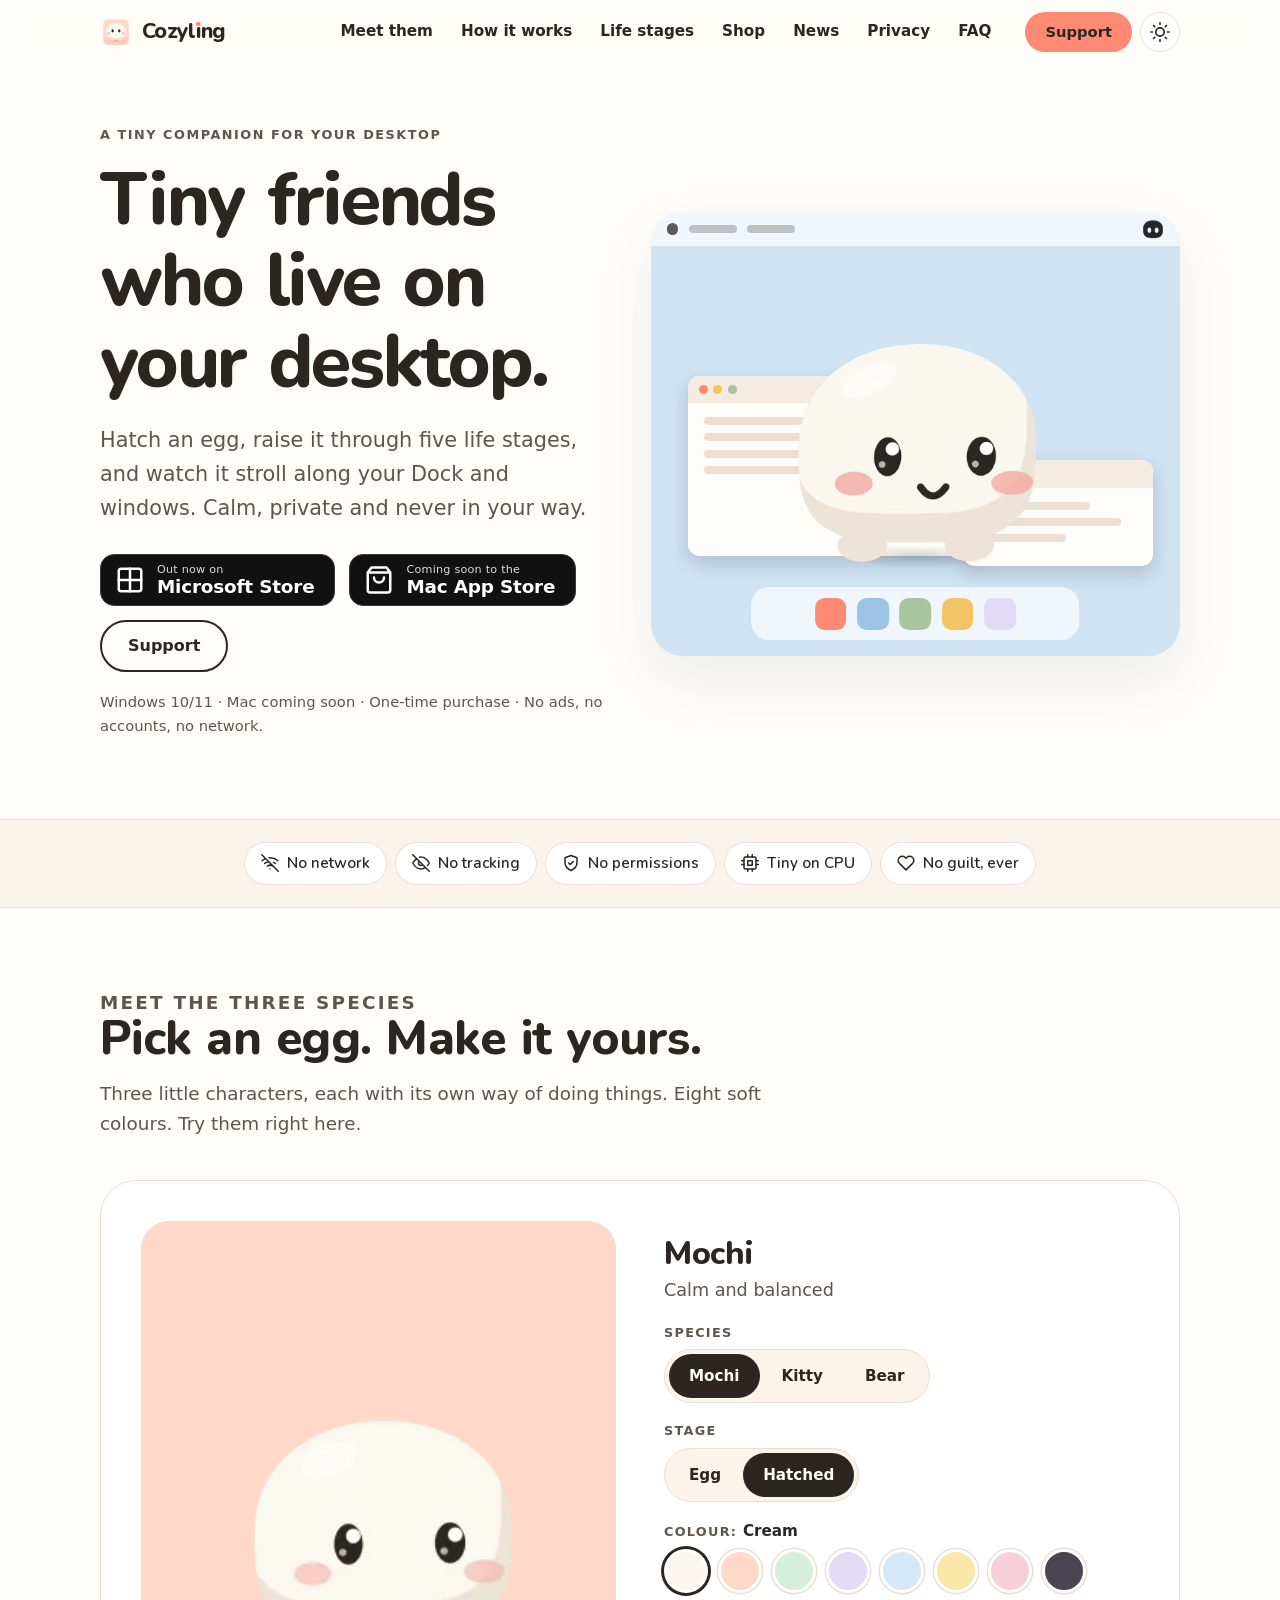
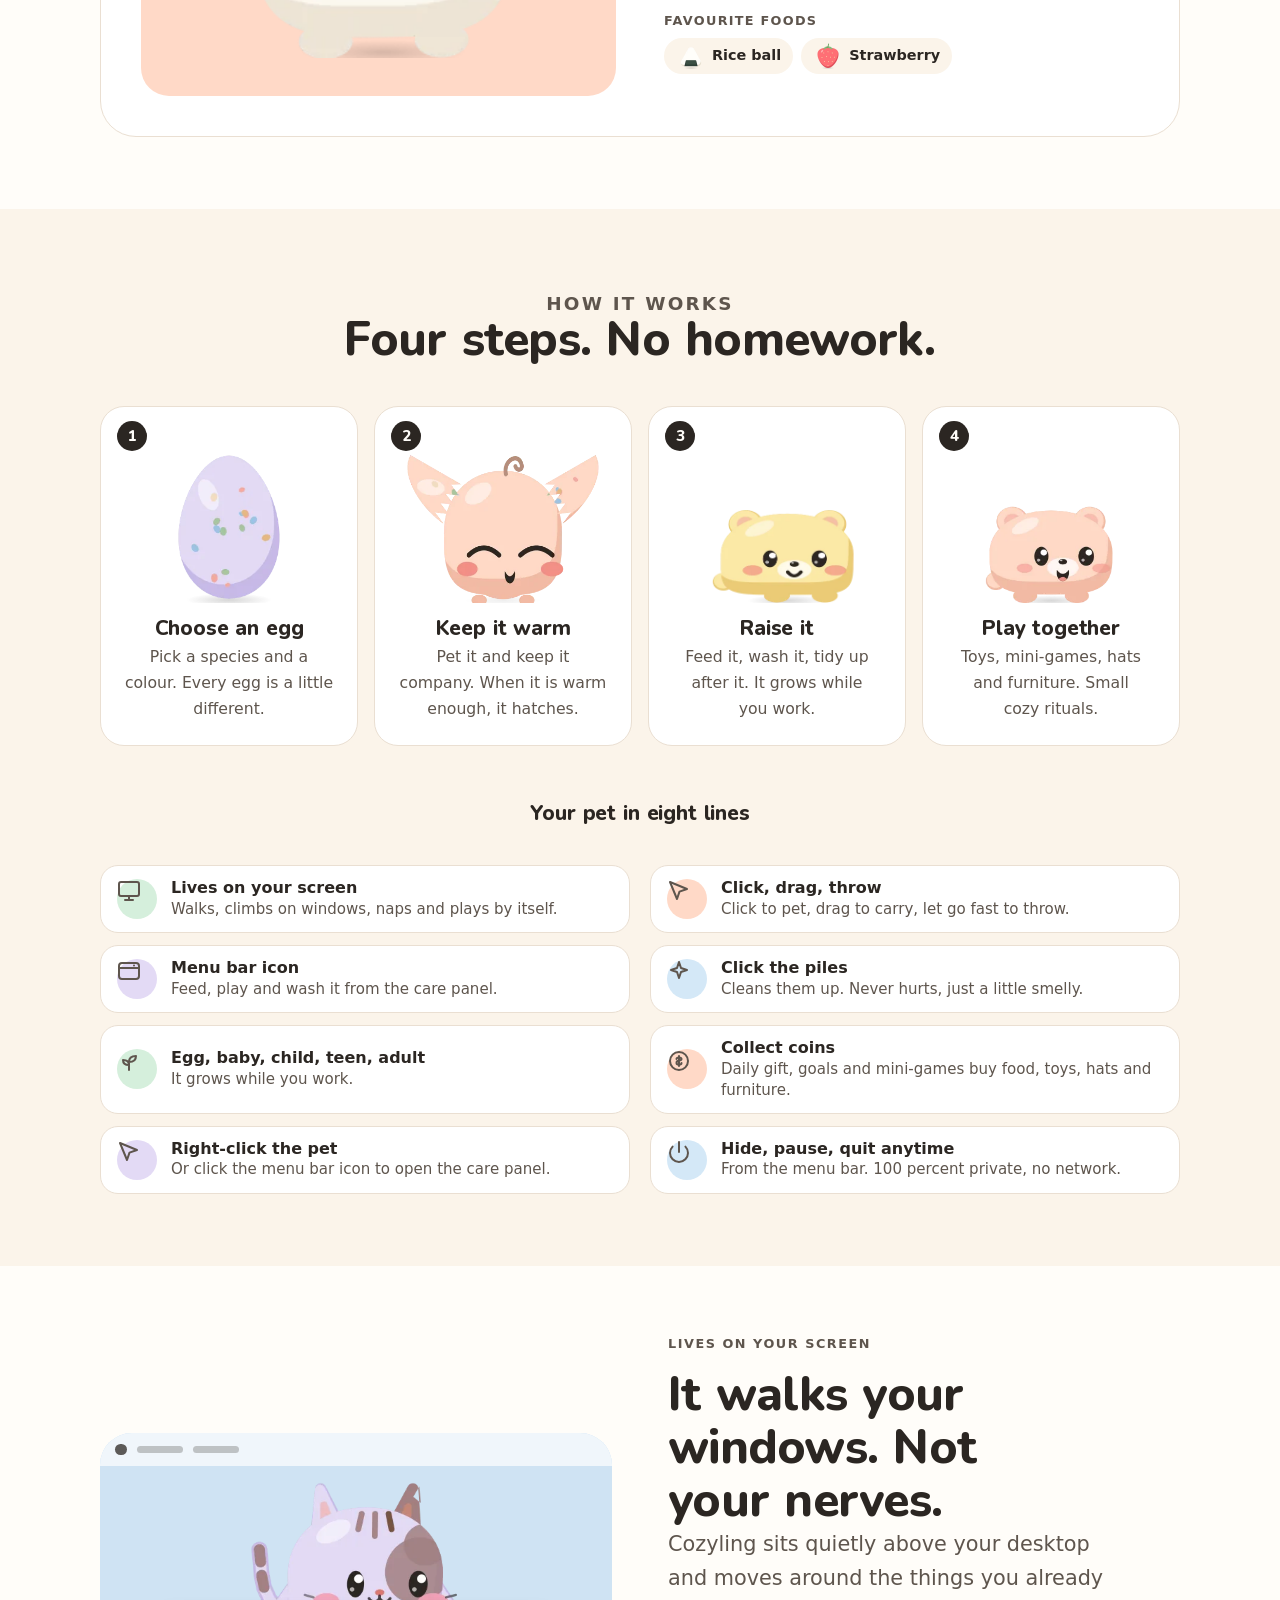
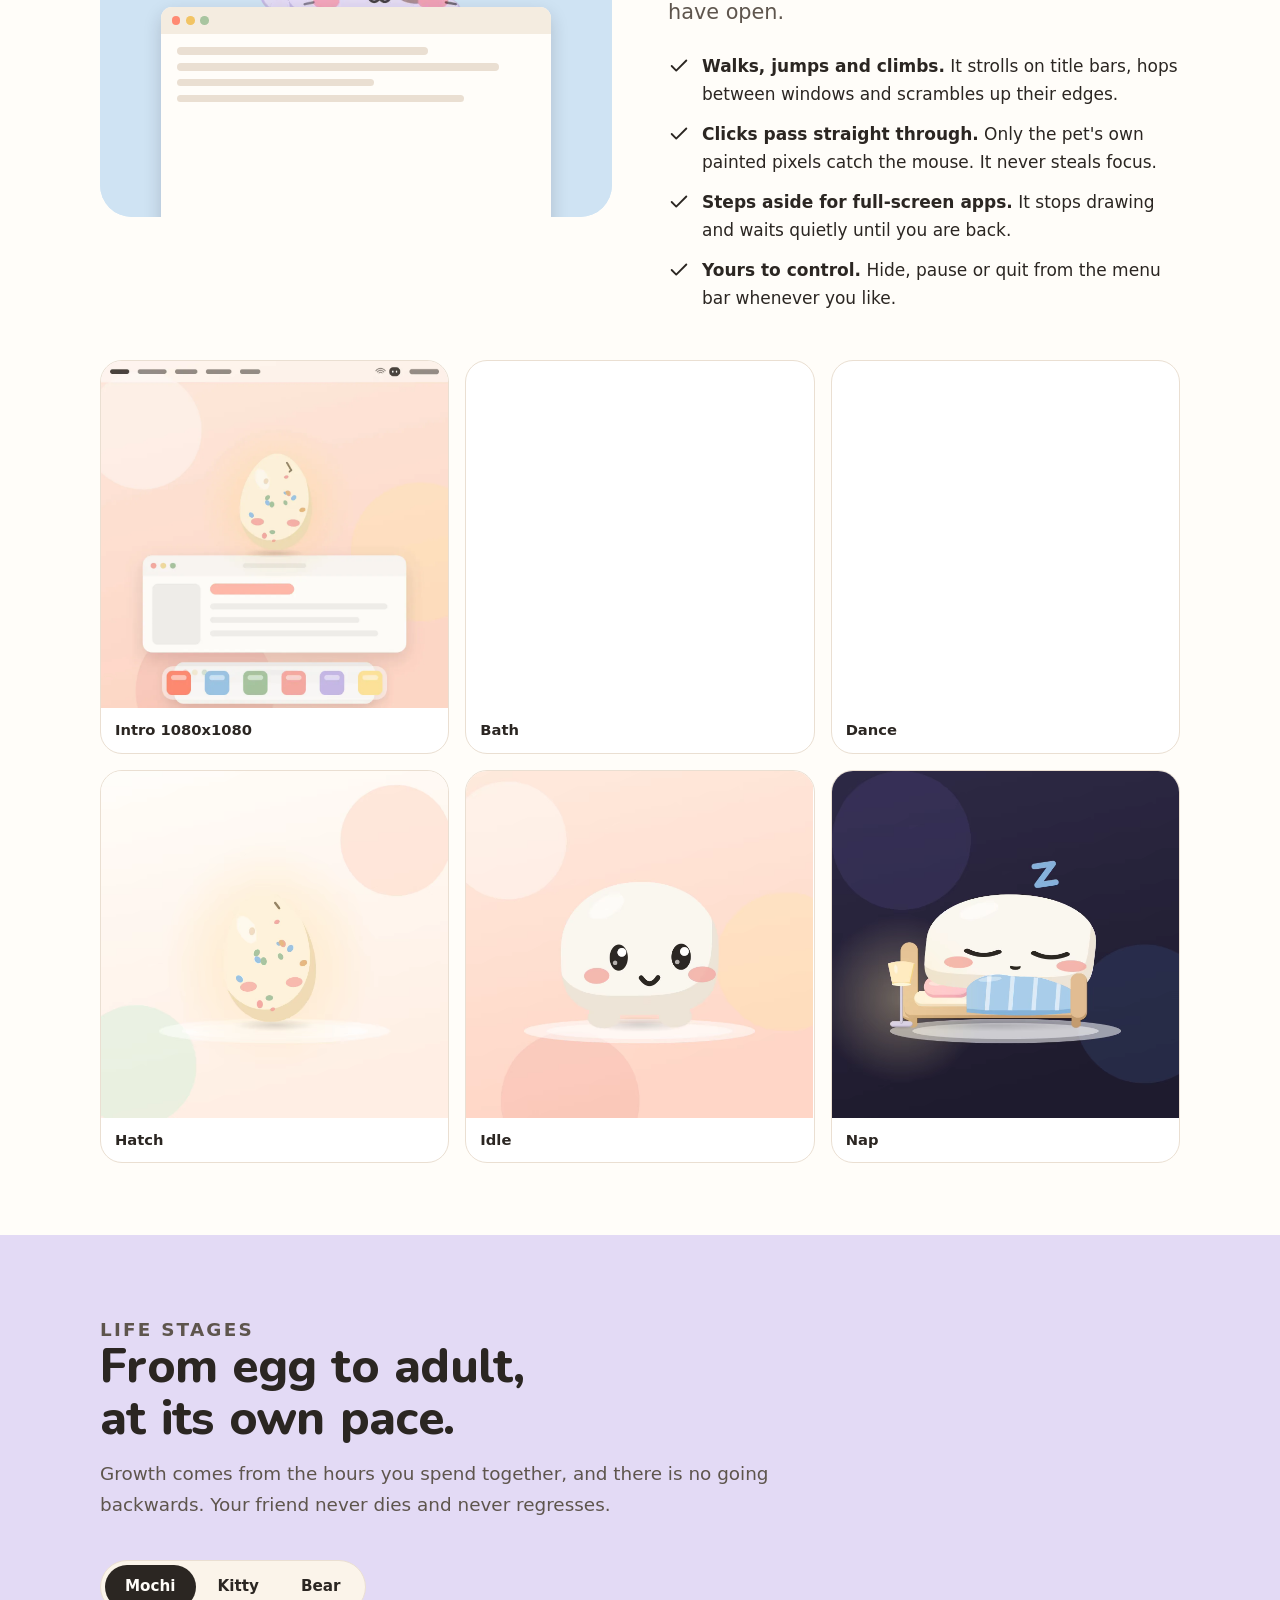
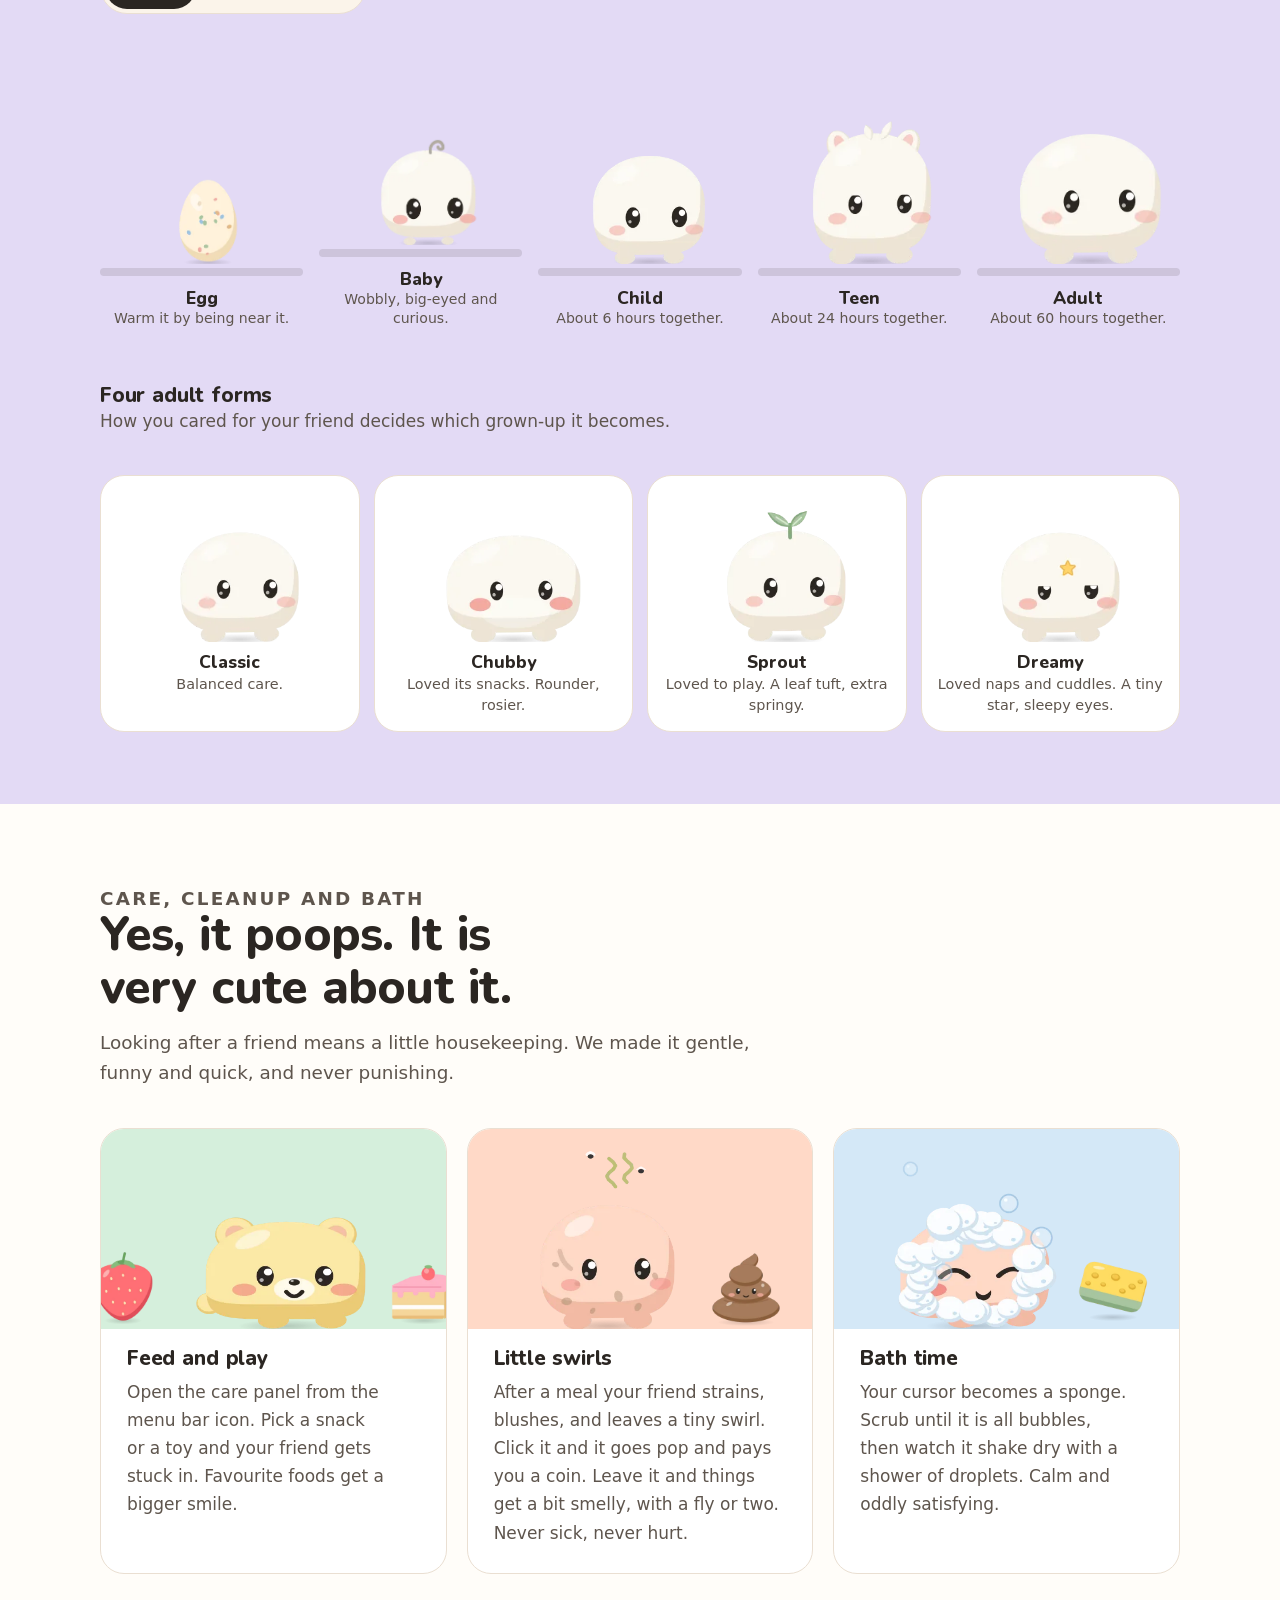
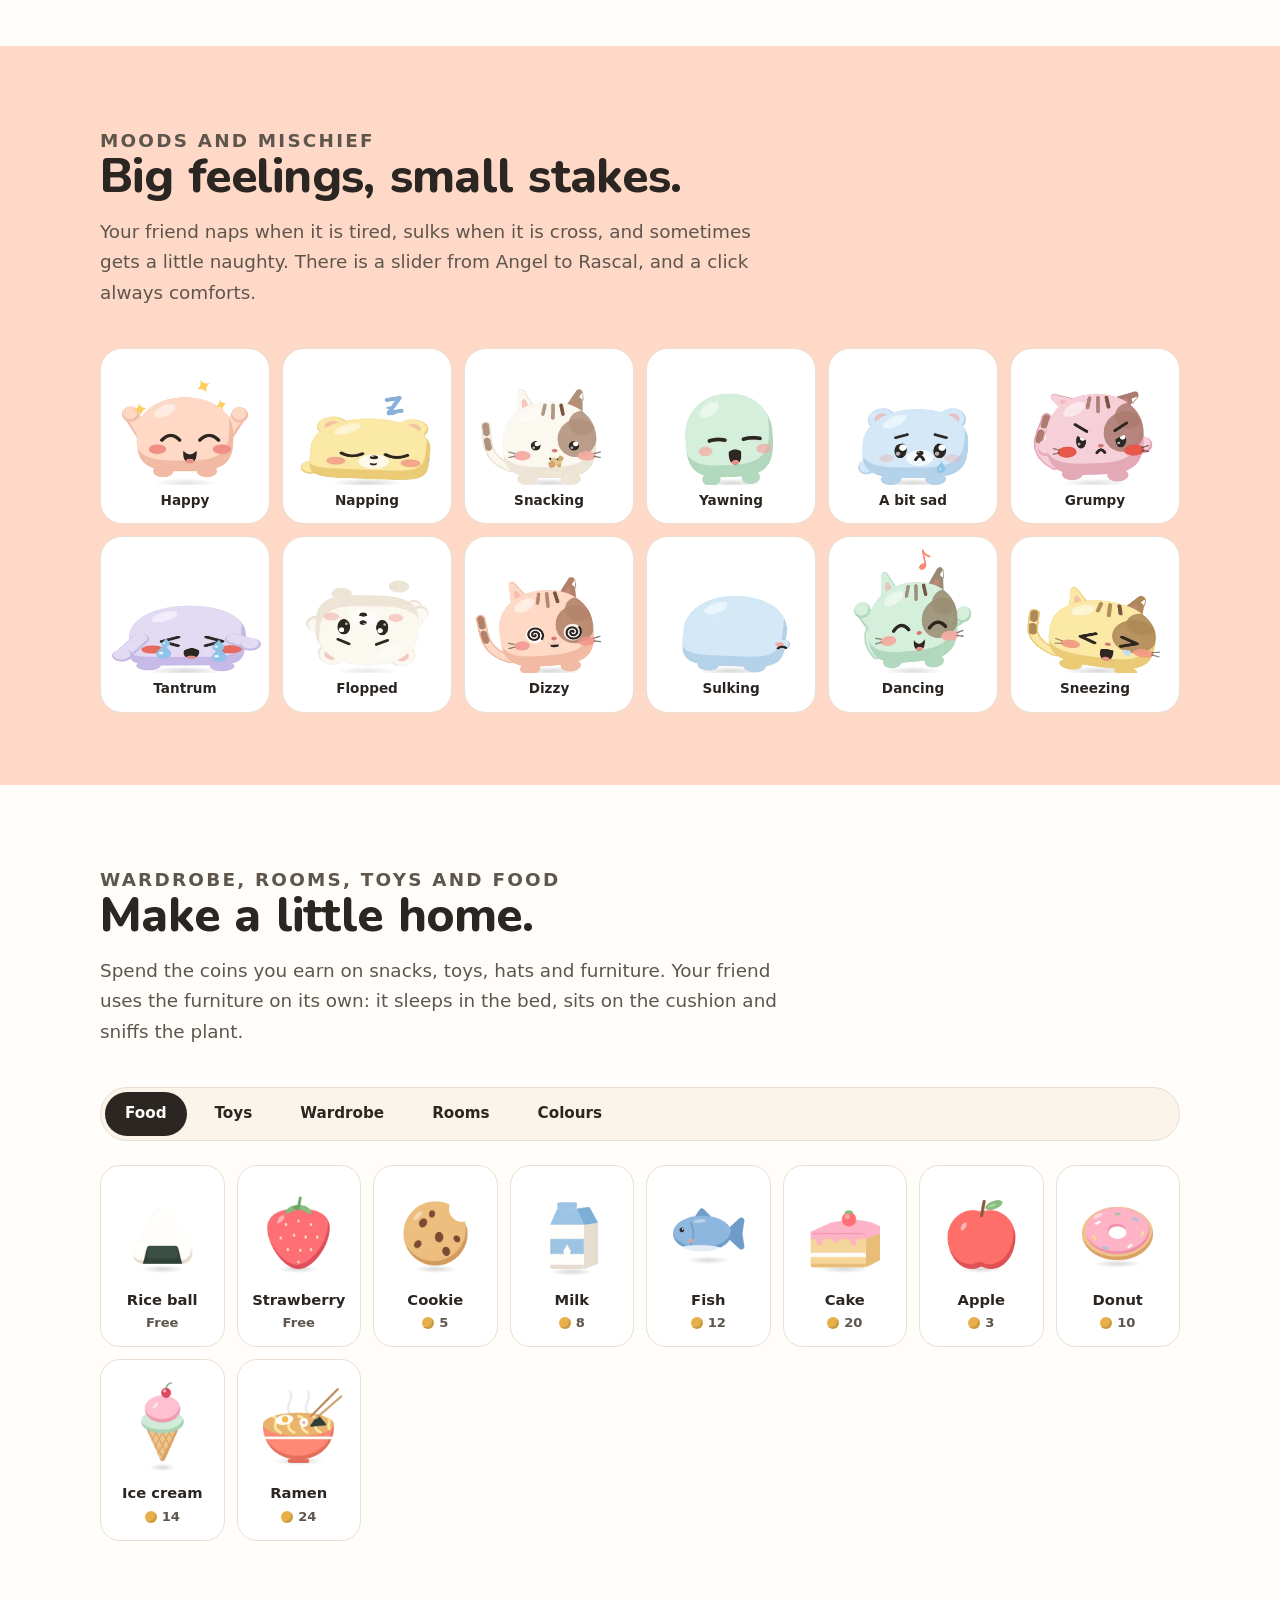
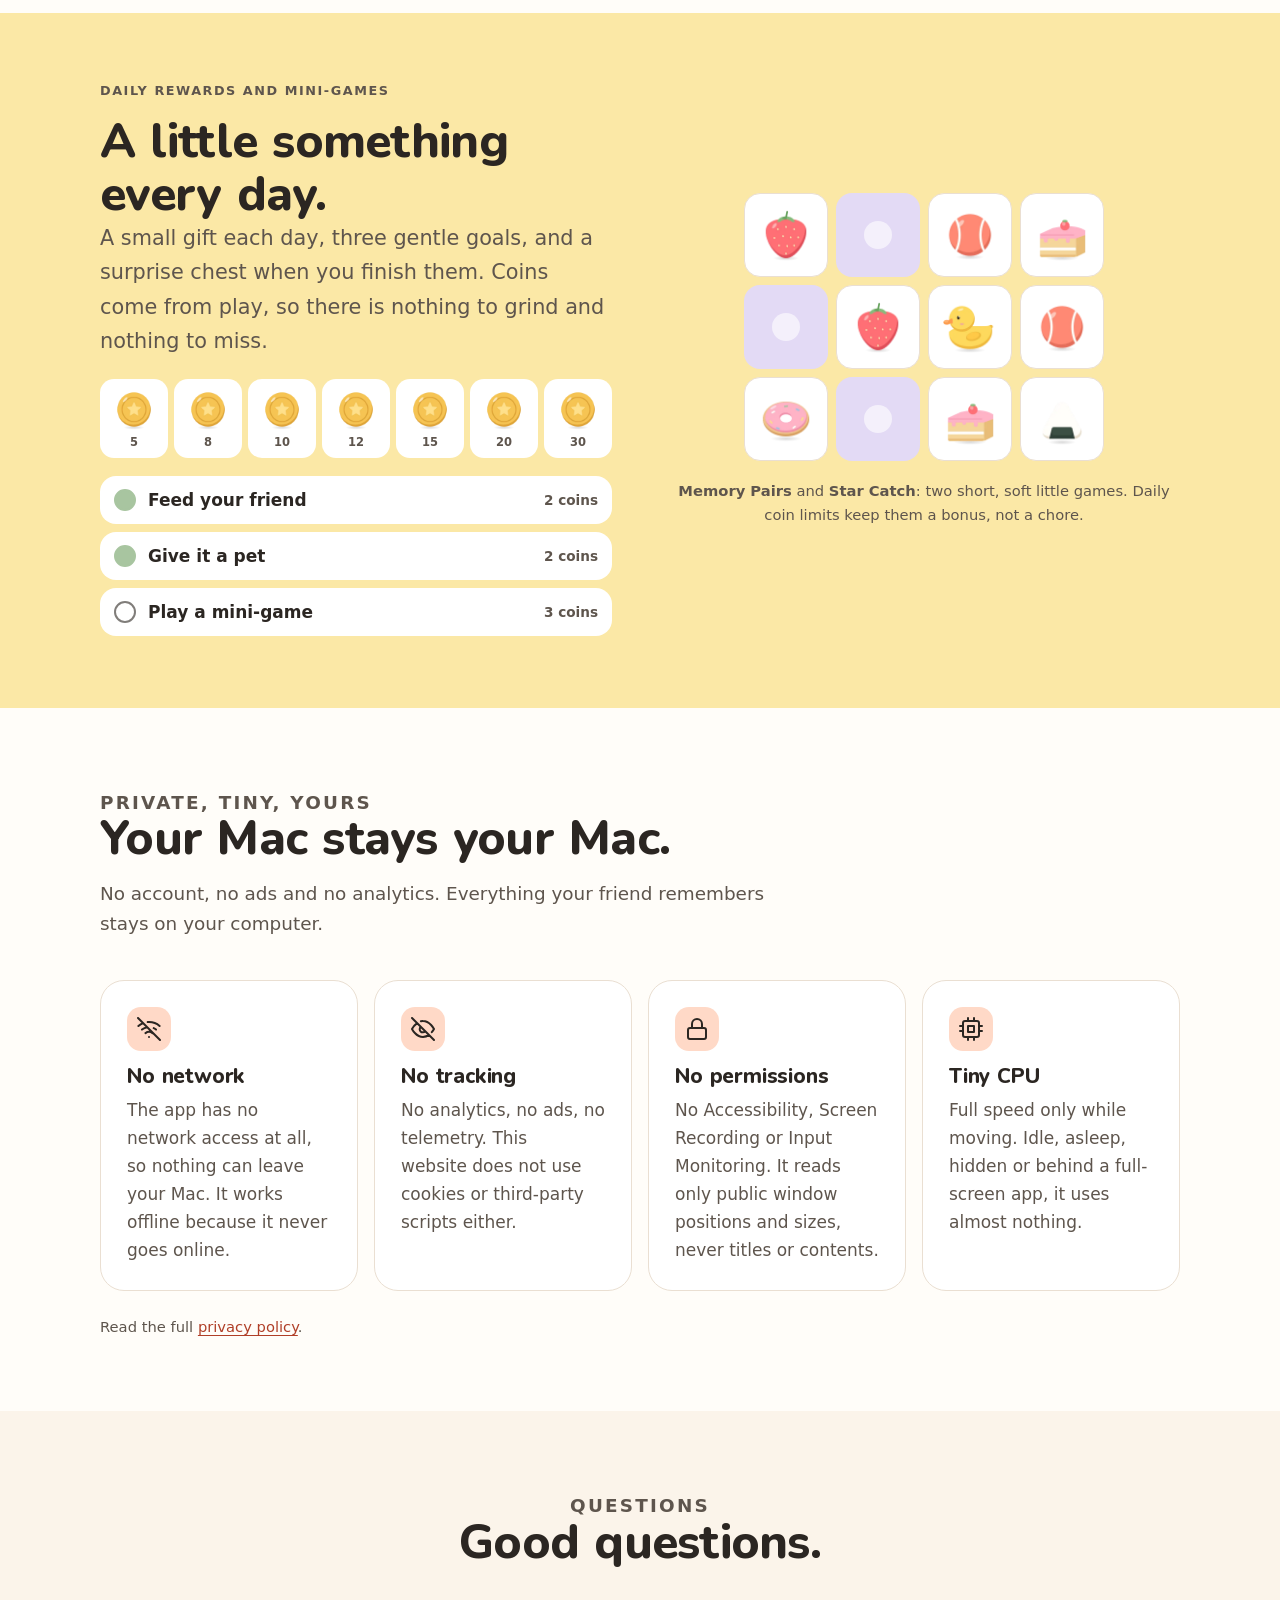
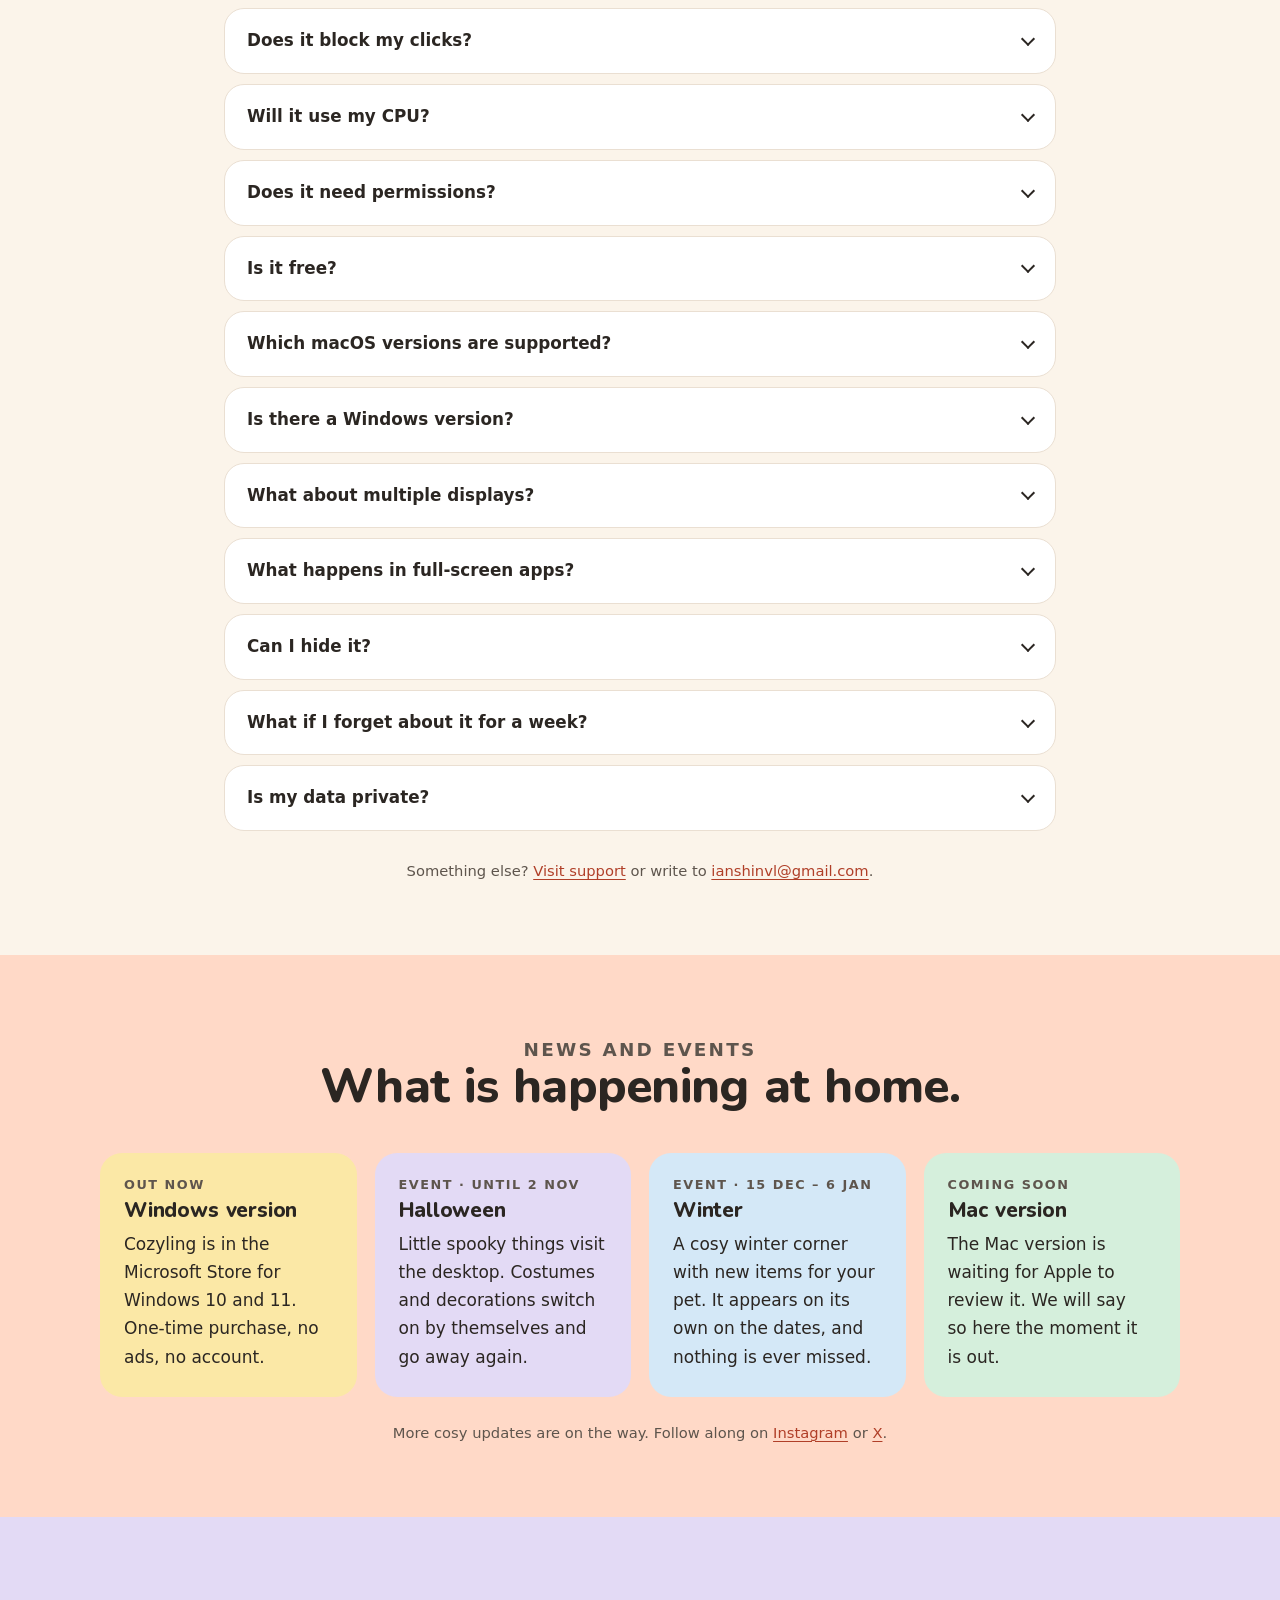
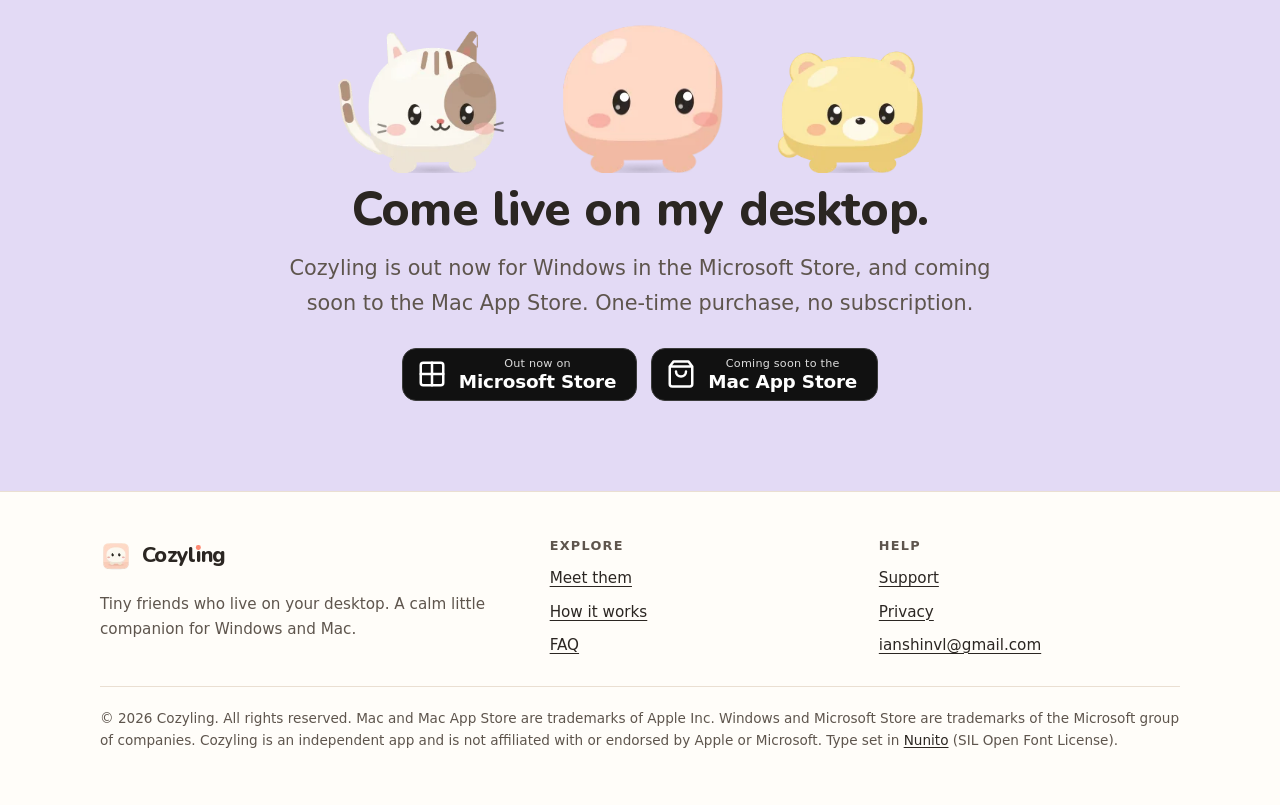
==== commit ab96c670: "Site: remove price, say Windows out now / Mac coming soon in title, description, hero, schema and Su" ====
--- a/index.html
+++ b/index.html
@@ -4,7 +4,7 @@
 <meta charset="utf-8">
 <meta name="viewport" content="width=device-width, initial-scale=1">
 <title>Cozyling: Tiny friends who live on your desktop.</title>
-<meta name="description" content="Cozyling is a calm desktop pet for Mac. Hatch an egg, raise it through five life stages, and watch it stroll along your Dock and windows. Private, tiny on CPU, never in your way.">
+<meta name="description" content="Cozyling is a calm desktop pet for Windows and Mac (Mac coming soon). Hatch an egg, raise it through five life stages, and watch it stroll along your Dock and windows. Private, tiny on CPU, never in your way.">
 <meta name="robots" content="index,follow">
 <link rel="canonical" href="https://ianshinvl-ui.github.io/cozyling/">
 <meta name="theme-color" content="#FFFDF9" media="(prefers-color-scheme: light)">
@@ -18,7 +18,7 @@
 <meta property="og:type" content="website">
 <meta property="og:site_name" content="Cozyling">
 <meta property="og:title" content="Cozyling: Tiny friends who live on your desktop.">
-<meta property="og:description" content="Cozyling is a calm desktop pet for Mac. Hatch an egg, raise it through five life stages, and watch it stroll along your Dock and windows. Private, tiny on CPU, never in your way.">
+<meta property="og:description" content="Cozyling is a calm desktop pet for Windows and Mac (Mac coming soon). Hatch an egg, raise it through five life stages, and watch it stroll along your Dock and windows. Private, tiny on CPU, never in your way.">
 <meta property="og:url" content="https://ianshinvl-ui.github.io/cozyling/">
 <meta property="og:image" content="https://ianshinvl-ui.github.io/cozyling/assets/og.png">
 <meta property="og:image:width" content="1200">
@@ -27,14 +27,14 @@
 <meta property="og:locale" content="en_US">
 <meta name="twitter:card" content="summary_large_image">
 <meta name="twitter:title" content="Cozyling: Tiny friends who live on your desktop.">
-<meta name="twitter:description" content="Cozyling is a calm desktop pet for Mac. Hatch an egg, raise it through five life stages, and watch it stroll along your Dock and windows. Private, tiny on CPU, never in your way.">
+<meta name="twitter:description" content="Cozyling is a calm desktop pet for Windows and Mac (Mac coming soon). Hatch an egg, raise it through five life stages, and watch it stroll along your Dock and windows. Private, tiny on CPU, never in your way.">
 <meta name="twitter:image" content="https://ianshinvl-ui.github.io/cozyling/assets/og.png">
 <meta name="twitter:image:alt" content="Cozyling: Tiny friends who live on your desktop.">
 <script>try{var t=localStorage.getItem('theme');if(t==='dark'||t==='light')document.documentElement.setAttribute('data-theme',t)}catch(e){}</script>
 
 <link rel="preload" href="fonts/nunito-latin-var.woff2" as="font" type="font/woff2" crossorigin>
 <link rel="stylesheet" href="assets/site.css">
-<script type="application/ld+json">{"@context": "https://schema.org", "@type": "SoftwareApplication", "name": "Cozyling", "description": "Cozyling is a calm desktop pet for Mac. Hatch & raise a desktop pet.", "applicationCategory": "GameApplication", "applicationSubCategory": "EntertainmentApplication", "operatingSystem": "macOS 13 or later", "url": "https://ianshinvl-ui.github.io/cozyling/", "image": "https://ianshinvl-ui.github.io/cozyling/assets/og.png", "inLanguage": "en", "offers": {"@type": "Offer", "price": "4.99", "priceCurrency": "USD", "availability": "https://schema.org/PreOrder"}}</script>
+<script type="application/ld+json">{"@context": "https://schema.org", "@type": "SoftwareApplication", "name": "Cozyling", "description": "Cozyling is a calm desktop pet for Windows and Mac. Hatch & raise a desktop pet.", "applicationCategory": "GameApplication", "applicationSubCategory": "EntertainmentApplication", "operatingSystem": "Windows 10, Windows 11", "url": "https://ianshinvl-ui.github.io/cozyling/", "image": "https://ianshinvl-ui.github.io/cozyling/assets/og.png", "inLanguage": "en", "offers": {"@type": "Offer", "url": "https://apps.microsoft.com/detail/9plnmm74v230", "availability": "https://schema.org/InStock"}}</script>
 <script type="application/ld+json">{"@context": "https://schema.org", "@type": "FAQPage", "mainEntity": [{"@type": "Question", "name": "Does it block my clicks?", "acceptedAnswer": {"@type": "Answer", "text": "No. Clicks pass straight through to the apps underneath. The only places that catch them are the pet's own painted pixels and the little things you can pick up, like toys and furniture. It never steals keyboard focus either."}}, {"@type": "Question", "name": "Will it use my CPU?", "acceptedAnswer": {"@type": "Answer", "text": "Hardly any. Cozyling draws at full speed only while something is moving. When your friend is idle or asleep it slows right down, and it draws nothing while hidden or while a full-screen app is in front."}}, {"@type": "Question", "name": "Does it need permissions?", "acceptedAnswer": {"@type": "Answer", "text": "No. There is no Accessibility, Screen Recording or Input Monitoring request, and no pop-ups asking for access. To walk along your windows it reads only their public position and size, never their titles or what is inside them."}}, {"@type": "Question", "name": "Is it free?", "acceptedAnswer": {"@type": "Answer", "text": "It is a one-time purchase from the Microsoft Store (Windows) or, soon, the Mac App Store. No subscription, no ads, no account, and nothing you have to keep paying to keep your friend."}}, {"@type": "Question", "name": "Which macOS versions are supported?", "acceptedAnswer": {"@type": "Answer", "text": "macOS 13 or later: Ventura and newer, on Apple silicon and Intel Macs."}}, {"@type": "Question", "name": "Is there a Windows version?", "acceptedAnswer": {"@type": "Answer", "text": "Yes. Cozyling for Windows 10 and 11 is out now in the Microsoft Store. The Mac version is coming soon to the Mac App Store."}}, {"@type": "Question", "name": "What about multiple displays?", "acceptedAnswer": {"@type": "Answer", "text": "Cozyling knows about every display you have connected, so your friend can live wherever your windows are."}}, {"@type": "Question", "name": "What happens in full-screen apps?", "acceptedAnswer": {"@type": "Answer", "text": "By default your friend steps out of the way and stops drawing while a full-screen app is active. You can change that in Settings."}}, {"@type": "Question", "name": "Can I hide it?", "acceptedAnswer": {"@type": "Answer", "text": "Any time. The menu bar icon lets you hide, pause or quit in one click. Launch at login is optional and off until you switch it on."}}, {"@type": "Question", "name": "What if I forget about it for a week?", "acceptedAnswer": {"@type": "Answer", "text": "Nothing bad happens, ever. There is no death, no guilt and no game over. If its needs run low your friend just looks sleepy or a little sad, and a snack fixes everything."}}, {"@type": "Question", "name": "Is my data private?", "acceptedAnswer": {"@type": "Answer", "text": "Completely. The app has no network access, no analytics and no account. Everything it remembers stays on your Mac."}}]}</script>
 </head>
 <body>
@@ -59,11 +59,11 @@
 <section class="hero">
   <div class="wrap">
     <div>
-      <p class="eyebrow">A tiny companion for your Mac</p>
+      <p class="eyebrow">A tiny companion for your desktop</p>
       <h1>Tiny friends who live on your desktop.</h1>
       <p class="lead">Hatch an egg, raise it through five life stages, and watch it stroll along your Dock and windows. Calm, private and never in your way.</p>
       <div class="cta-row"><a class="badge" href="https://apps.microsoft.com/detail/9plnmm74v230" aria-label="Get Cozyling from the Microsoft Store"><svg class="" viewBox="0 0 24 24" fill="none" stroke="currentColor" stroke-width="2" stroke-linecap="round" stroke-linejoin="round" aria-hidden="true" focusable="false"><rect x="3" y="3" width="18" height="18" rx="2"/><path d="M3 12h18M12 3v18"/></svg><span><small>Out now on</small><strong>Microsoft Store</strong></span></a><a class="badge" href="#news" aria-label="Coming soon to the Mac App Store"><svg class="" viewBox="0 0 24 24" fill="none" stroke="currentColor" stroke-width="2" stroke-linecap="round" stroke-linejoin="round" aria-hidden="true" focusable="false"><path d="M6 2L3 6v14a2 2 0 0 0 2 2h14a2 2 0 0 0 2-2V6l-3-4zM3 6h18M16 10a4 4 0 0 1-8 0"/></svg><span><small>Coming soon to the</small><strong>Mac App Store</strong></span></a><a class="btn btn-ghost" href="support.html">Support</a></div>
-      <p class="fine">macOS 13+ &middot; $5.99 once &middot; No ads, no accounts, no network.</p>
+      <p class="fine">Windows 10/11 &middot; Mac coming soon &middot; One-time purchase &middot; No ads, no accounts, no network.</p>
     </div>
     <div class="hero-art"><div class="scene has-video" role="img" aria-label="A little round friend standing on a window title bar on a Mac desktop, with a baby friend on another window and an egg by the Dock."><div class="mb"><i></i><span></span><span></span><img class="menubar-ico" src="assets/img/menubar.webp" width="22" height="22" alt=""></div><div class="win win-a"><div class="tb"><i></i><i></i><i></i></div><div class="ln"><b></b><b></b><b></b><b></b></div></div><div class="win win-b"><div class="tb"><i></i><i></i><i></i></div><div class="ln"><b></b><b></b><b></b></div></div><div class="dockbar"><i style="--c:#FF8A73"></i><i style="--c:#9CC4E4"></i><i style="--c:#A8C5A0"></i><i style="--c:#F2C464"></i><i style="--c:#E3DAF5"></i></div><img src="assets/img/hero_egg.webp" width="176" height="248" alt="" class="pet pet-egg" loading="eager" decoding="async"><img src="assets/img/hero_baby.webp" width="252" height="275" alt="" class="pet pet-baby" loading="eager" decoding="async"><img src="assets/img/hero_mochi.webp" width="323" height="294" alt="" class="pet pet-main" fetchpriority="high" decoding="async"><svg class="heart" style="left:36cqw;top:13cqw" viewBox="0 0 24 24" fill="currentColor" aria-hidden="true"><path stroke="none" d="M20.8 4.6a5.5 5.5 0 0 0-7.8 0L12 5.7l-1-1.1a5.5 5.5 0 0 0-7.8 7.8l1 1.1L12 21.2l7.8-7.7 1-1.1a5.5 5.5 0 0 0 0-7.8z"/></svg><svg class="heart" style="left:44cqw;top:16cqw" viewBox="0 0 24 24" fill="currentColor" aria-hidden="true"><path stroke="none" d="M20.8 4.6a5.5 5.5 0 0 0-7.8 0L12 5.7l-1-1.1a5.5 5.5 0 0 0-7.8 7.8l1 1.1L12 21.2l7.8-7.7 1-1.1a5.5 5.5 0 0 0 0-7.8z"/></svg><svg class="heart" style="left:30cqw;top:17cqw" viewBox="0 0 24 24" fill="currentColor" aria-hidden="true"><path stroke="none" d="M20.8 4.6a5.5 5.5 0 0 0-7.8 0L12 5.7l-1-1.1a5.5 5.5 0 0 0-7.8 7.8l1 1.1L12 21.2l7.8-7.7 1-1.1a5.5 5.5 0 0 0 0-7.8z"/></svg><span class="bubble" aria-hidden="true">hi!</span><video data-autoplay muted loop playsinline preload="none" aria-hidden="true" tabindex="-1" poster="assets/img/hero_poster.webp"><source data-src="assets/video/hero_loop.webm" type="video/webm"><source data-src="assets/video/hero_loop.mp4" type="video/mp4"></video></div></div>
   </div>
@@ -235,7 +235,7 @@
   <div class="wrap">
     <div>
       <a class="logo" href="index.html" aria-label="Cozyling home"><img src="assets/img/app-icon.webp" width="32" height="32" alt=""><span aria-hidden="true">Cozyl<span class="idot">ı</span>ng</span><span class="sr">Cozyling</span></a>
-      <p style="margin-top:12px;max-width:26em">Tiny friends who live on your desktop. A calm little companion for your Mac.</p>
+      <p style="margin-top:12px;max-width:26em">Tiny friends who live on your desktop. A calm little companion for Windows and Mac.</p>
     </div>
     <nav aria-label="Footer"><h4>Explore</h4><ul><li><a href="index.html#meet">Meet them</a></li><li><a href="index.html#how">How it works</a></li><li><a href="index.html#faq">FAQ</a></li></ul></nav>
     <nav aria-label="Support"><h4>Help</h4><ul><li><a href="support.html">Support</a></li><li><a href="privacy.html">Privacy</a></li><li><a href="mailto:ianshinvl@gmail.com">ianshinvl@gmail.com</a></li></ul></nav>
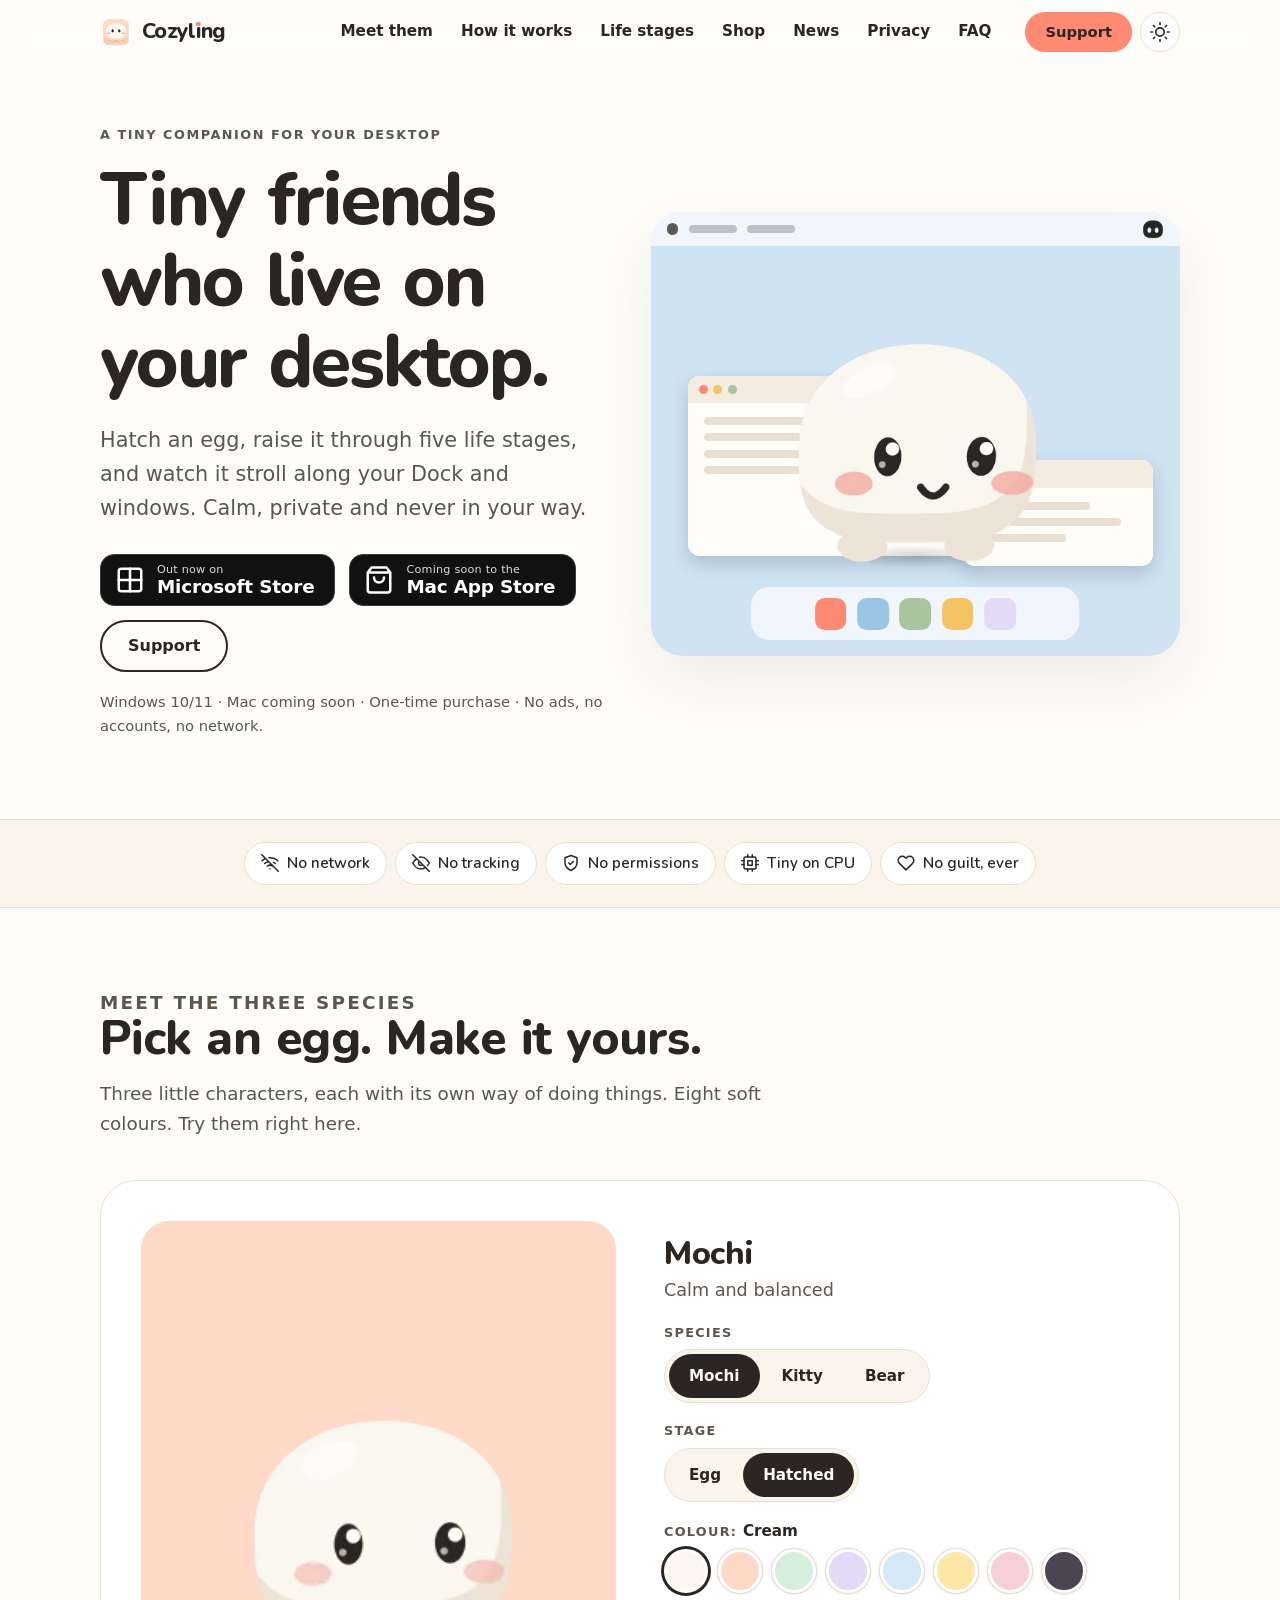
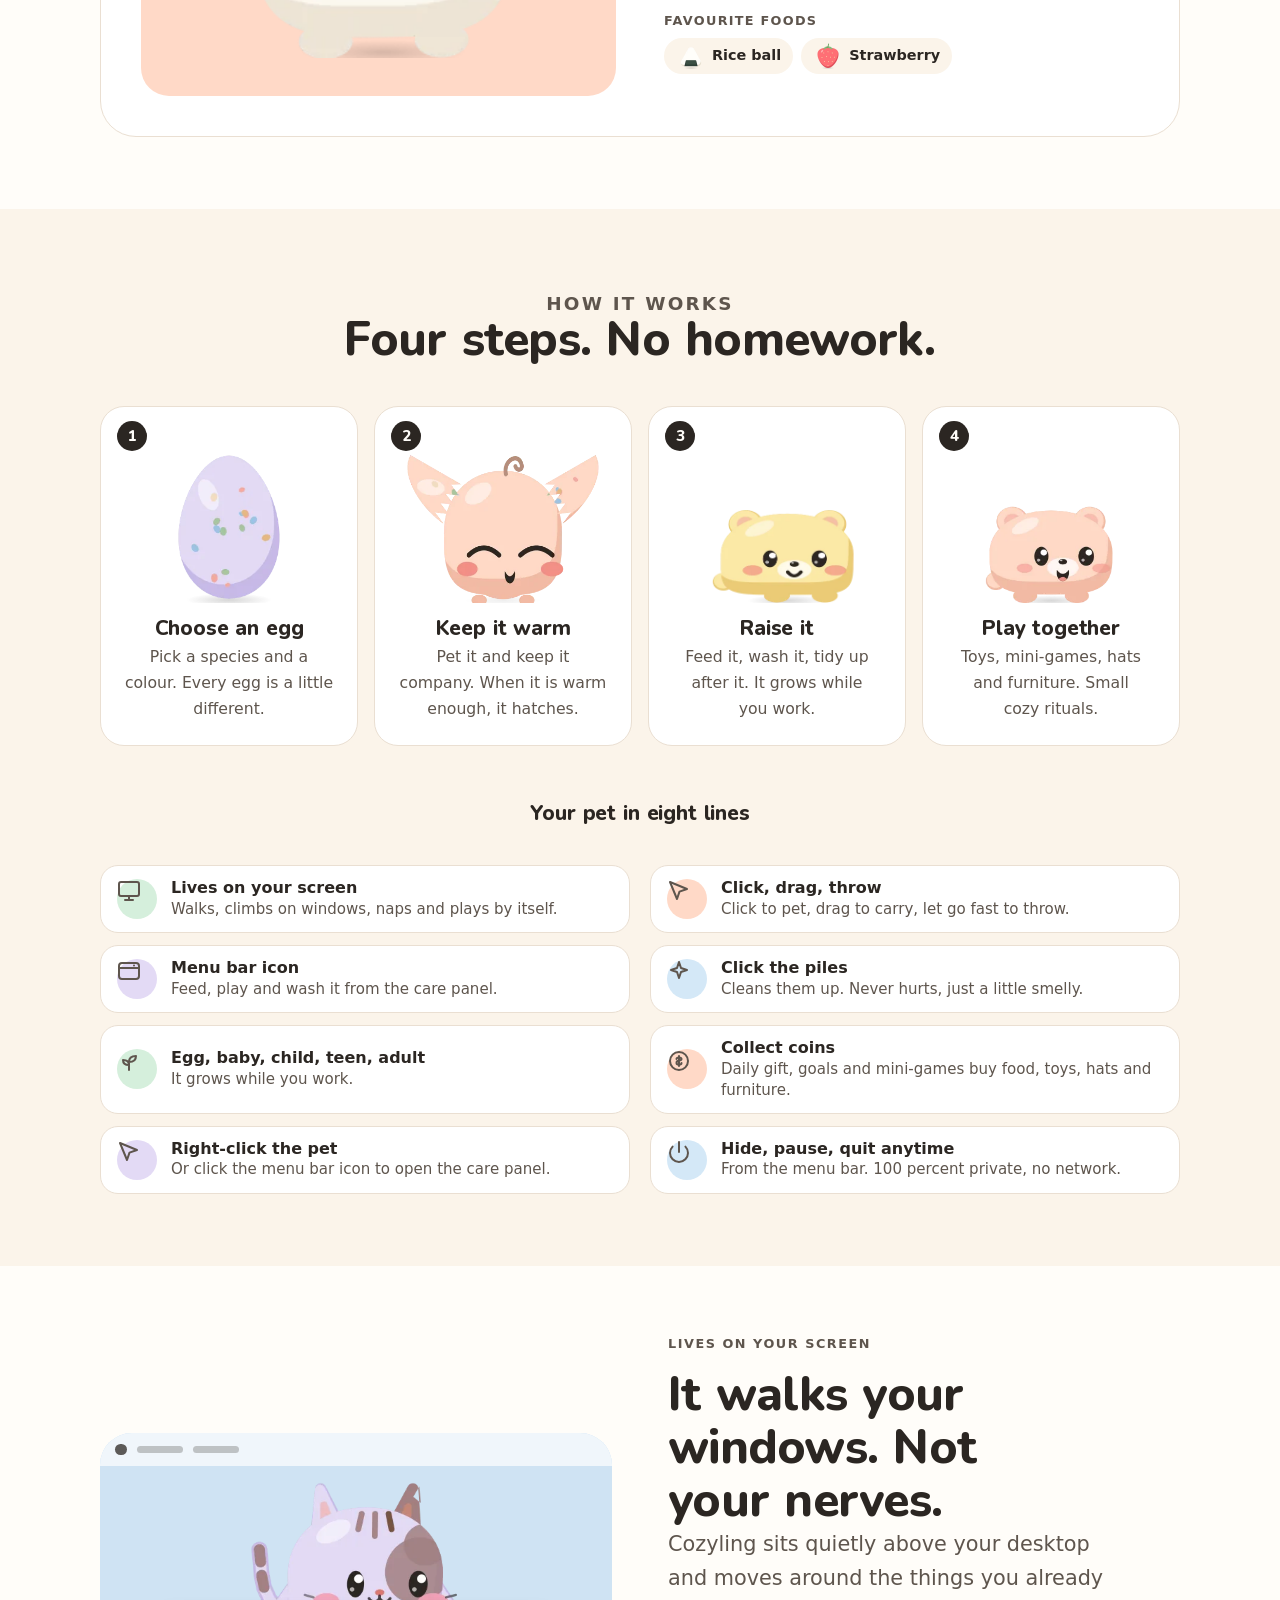
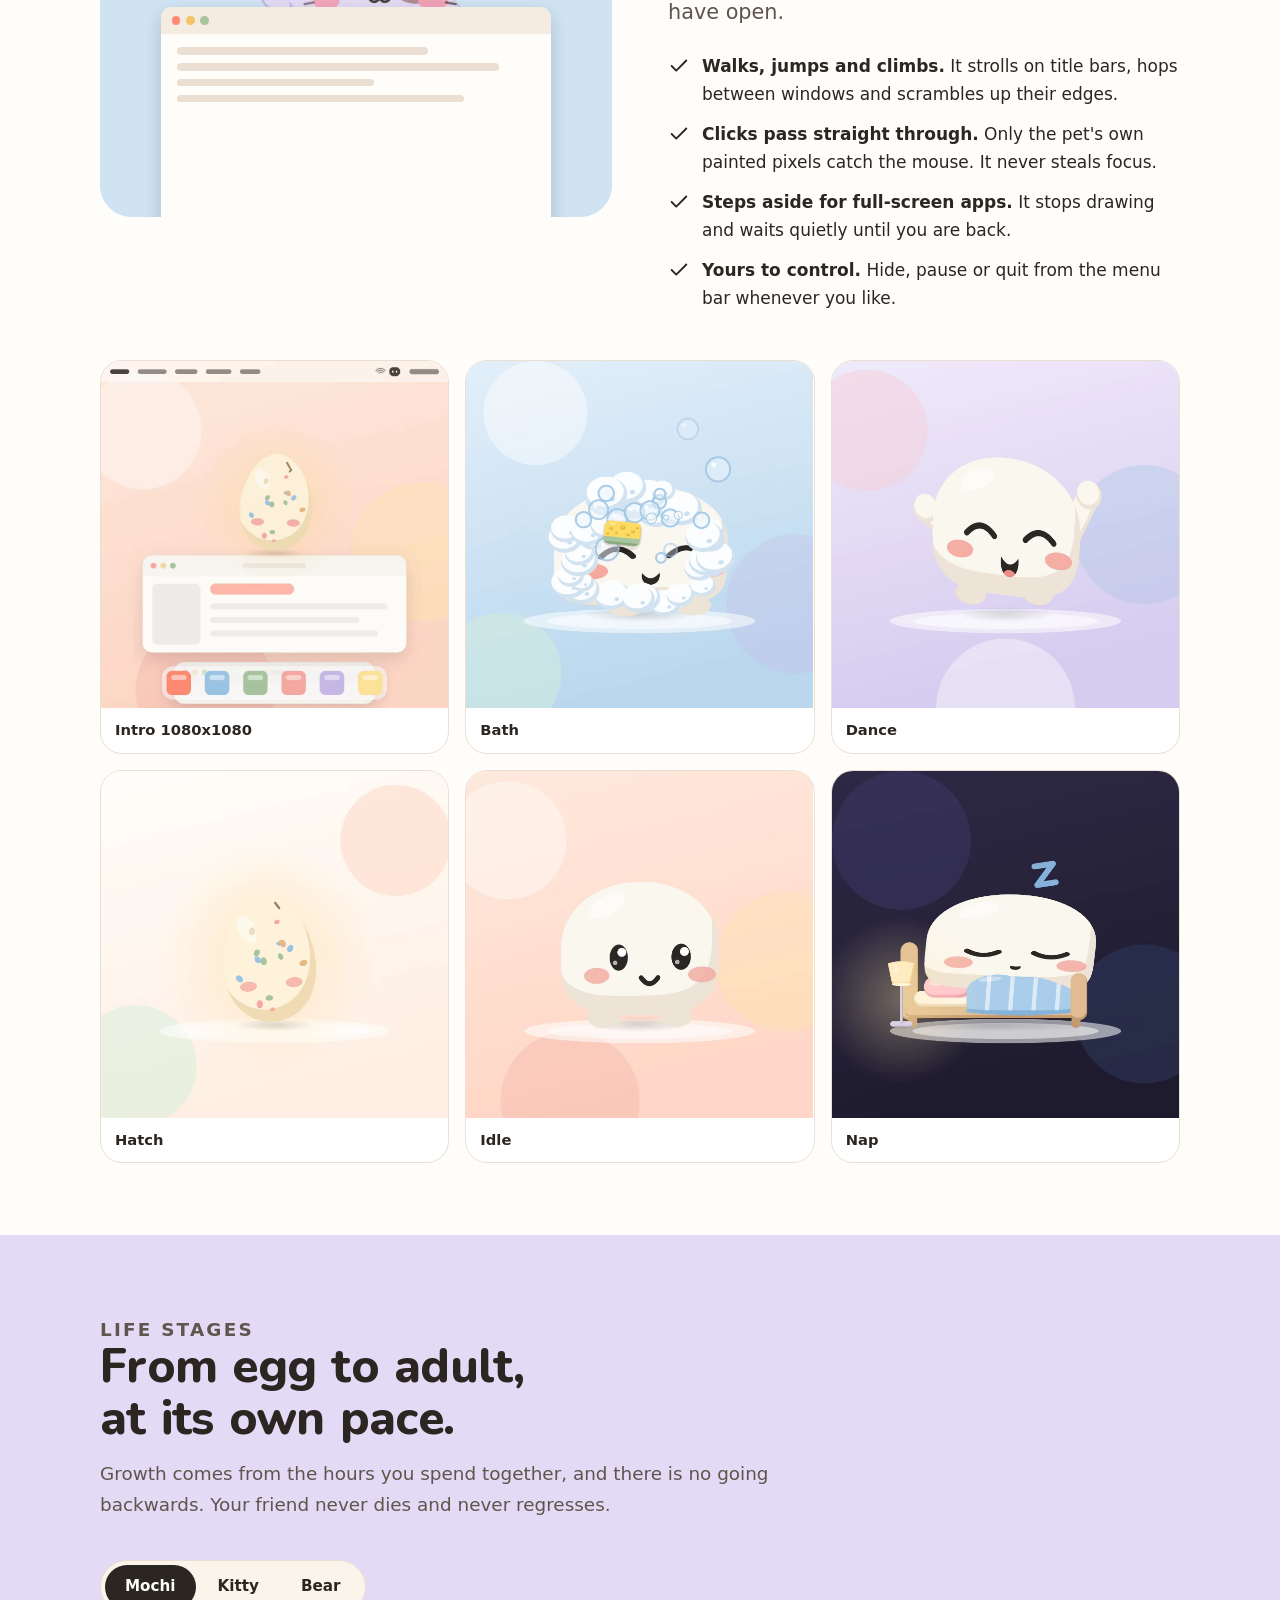
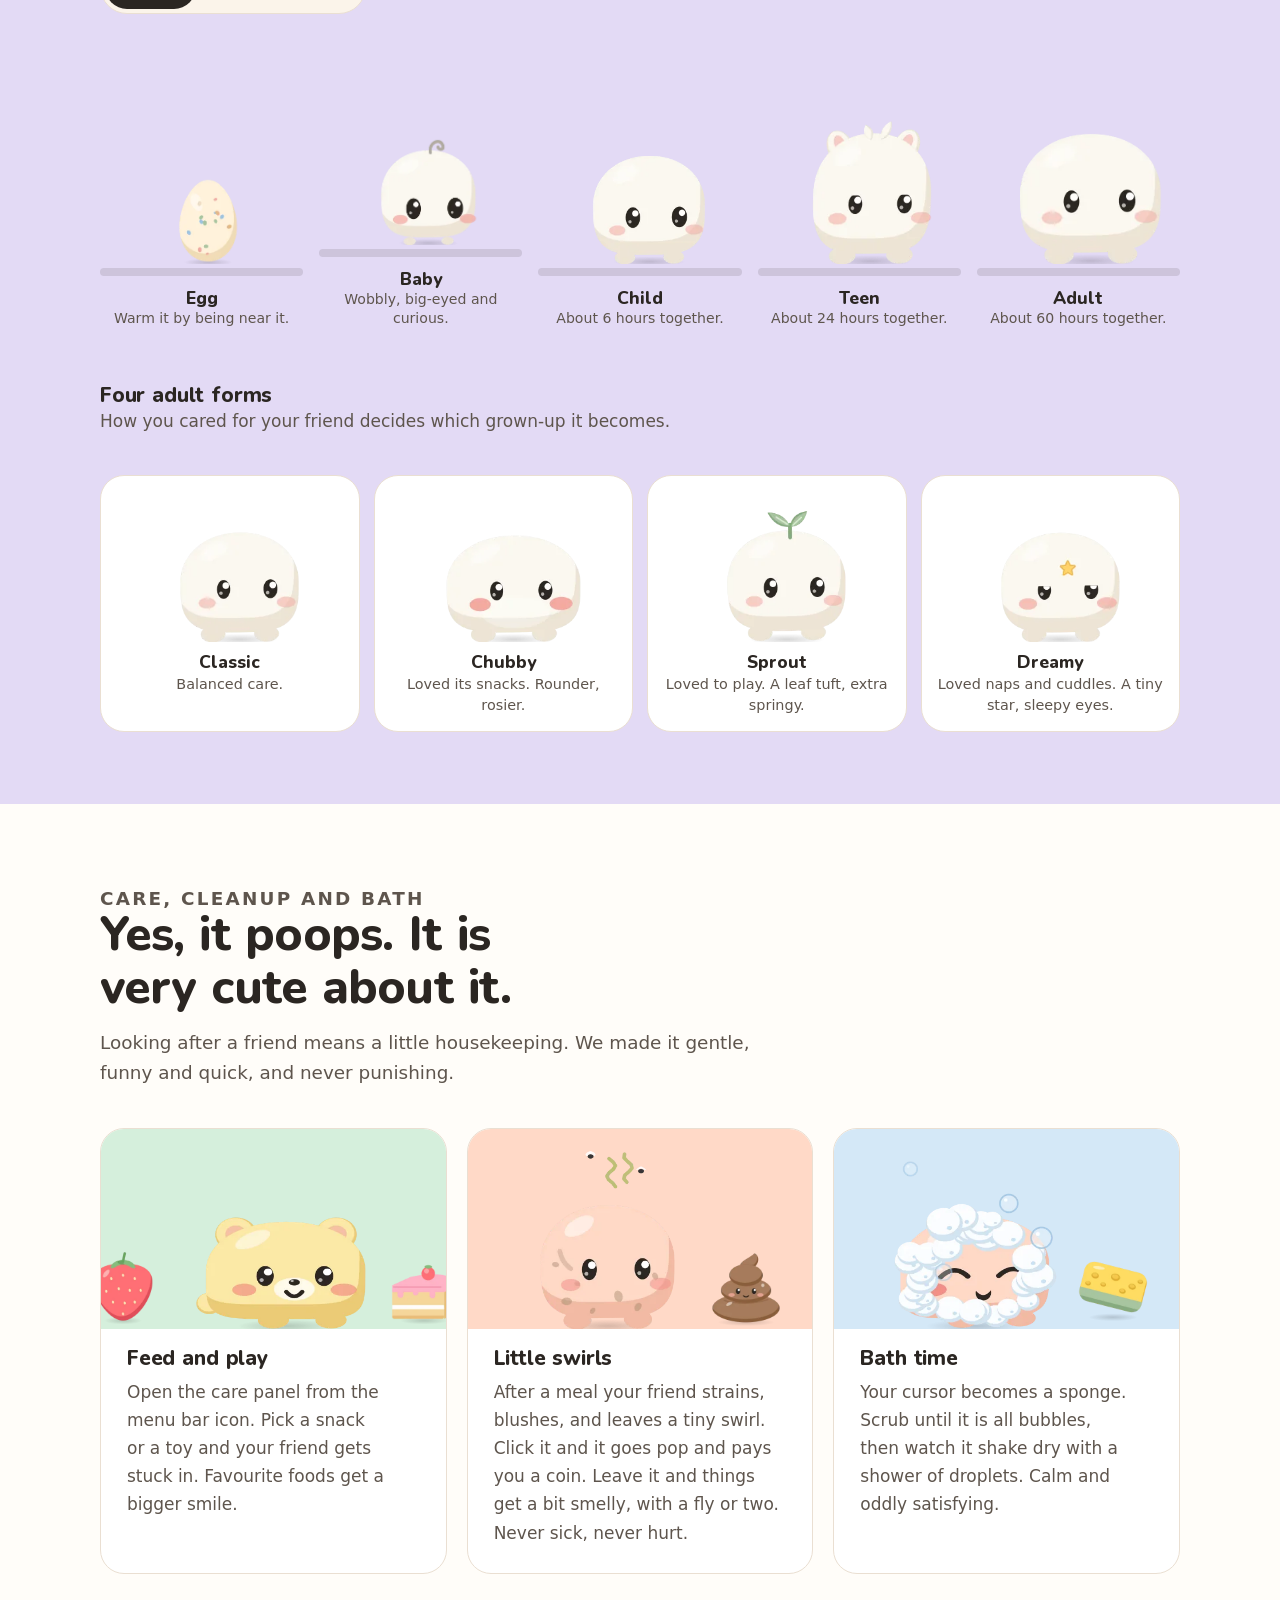
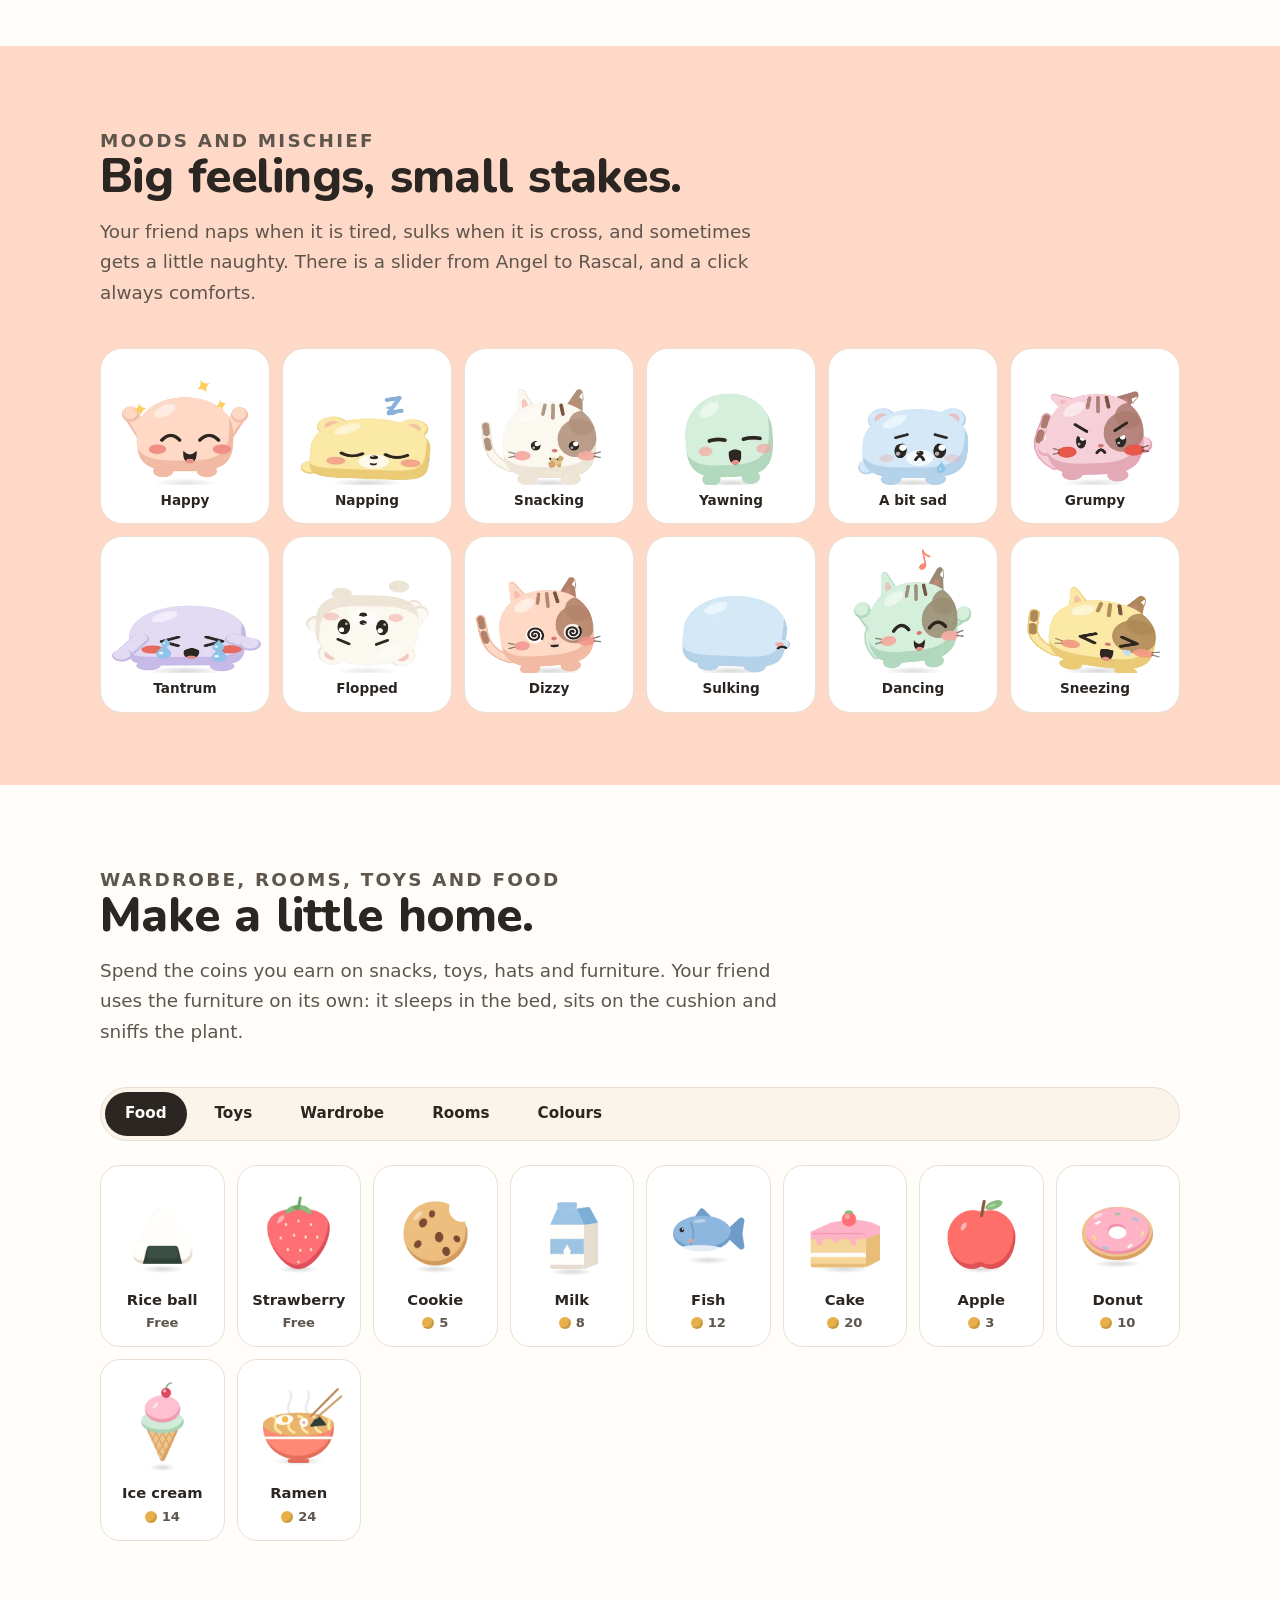
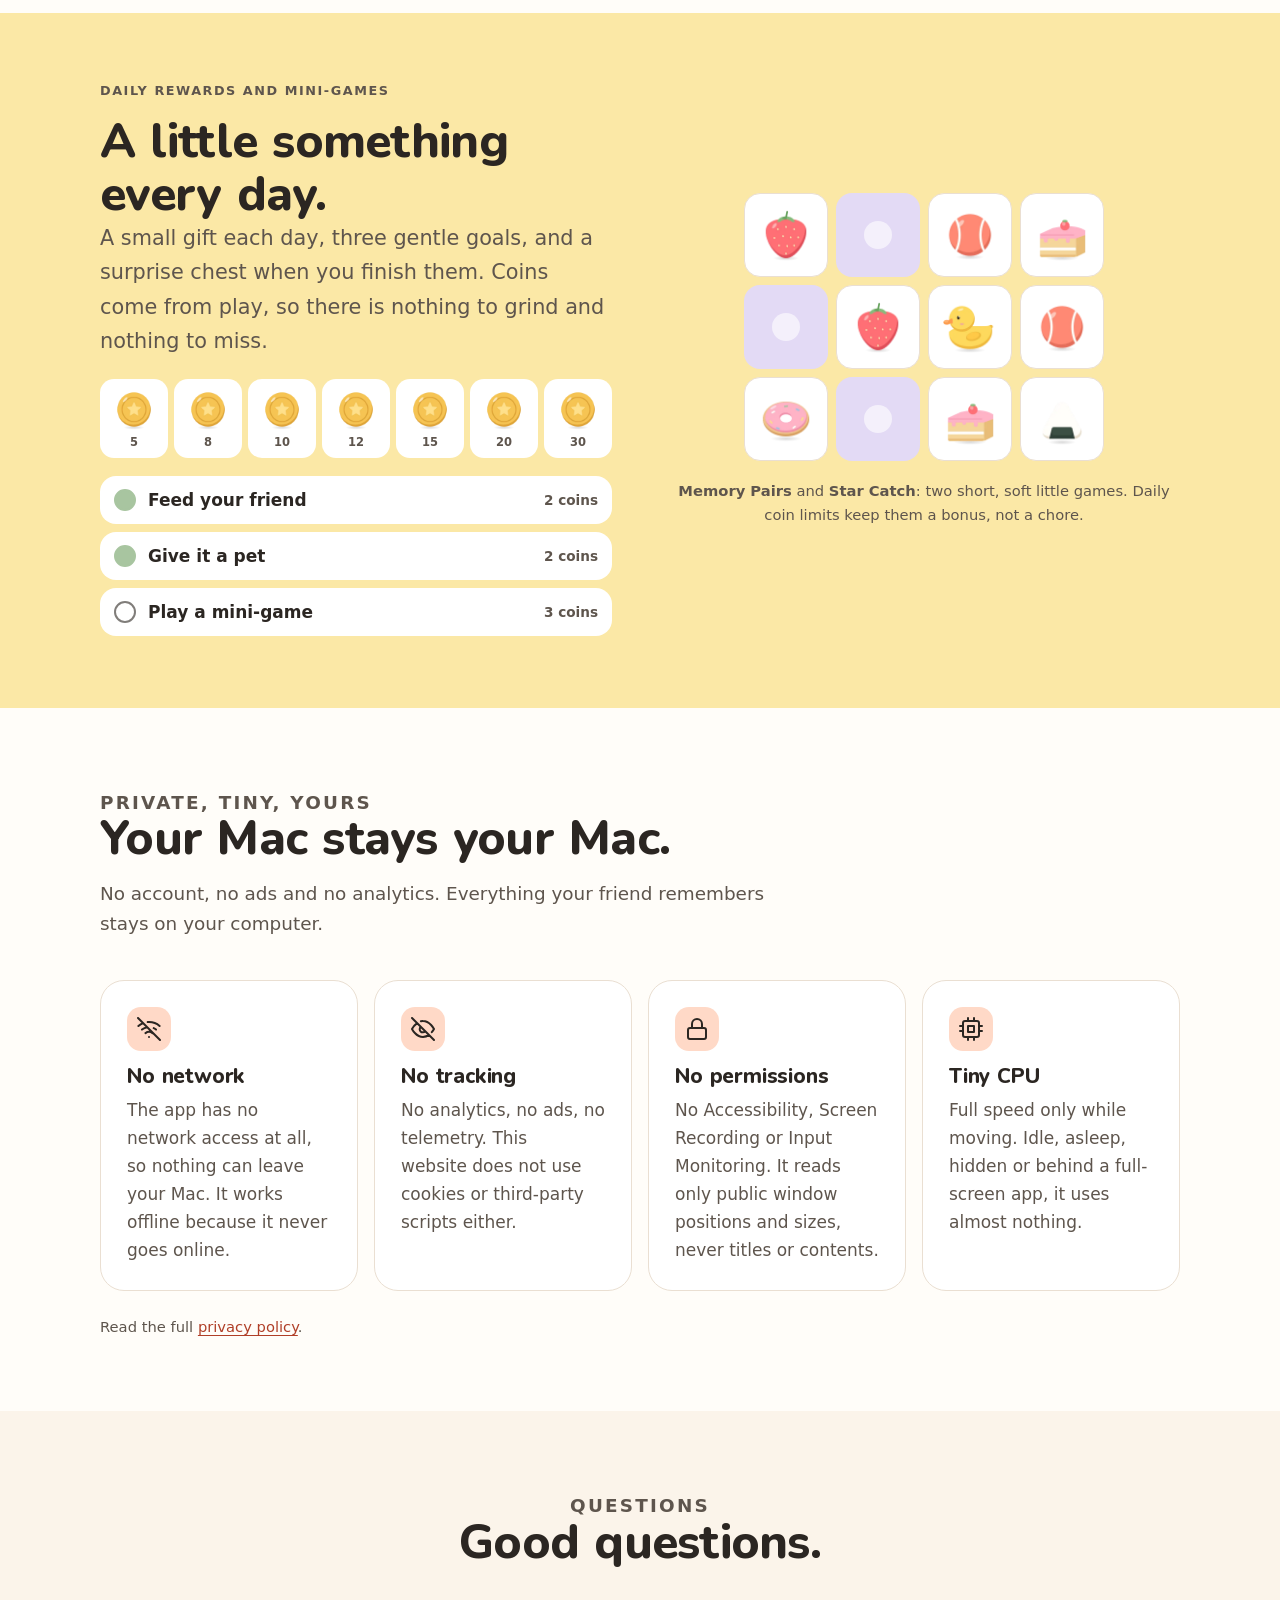
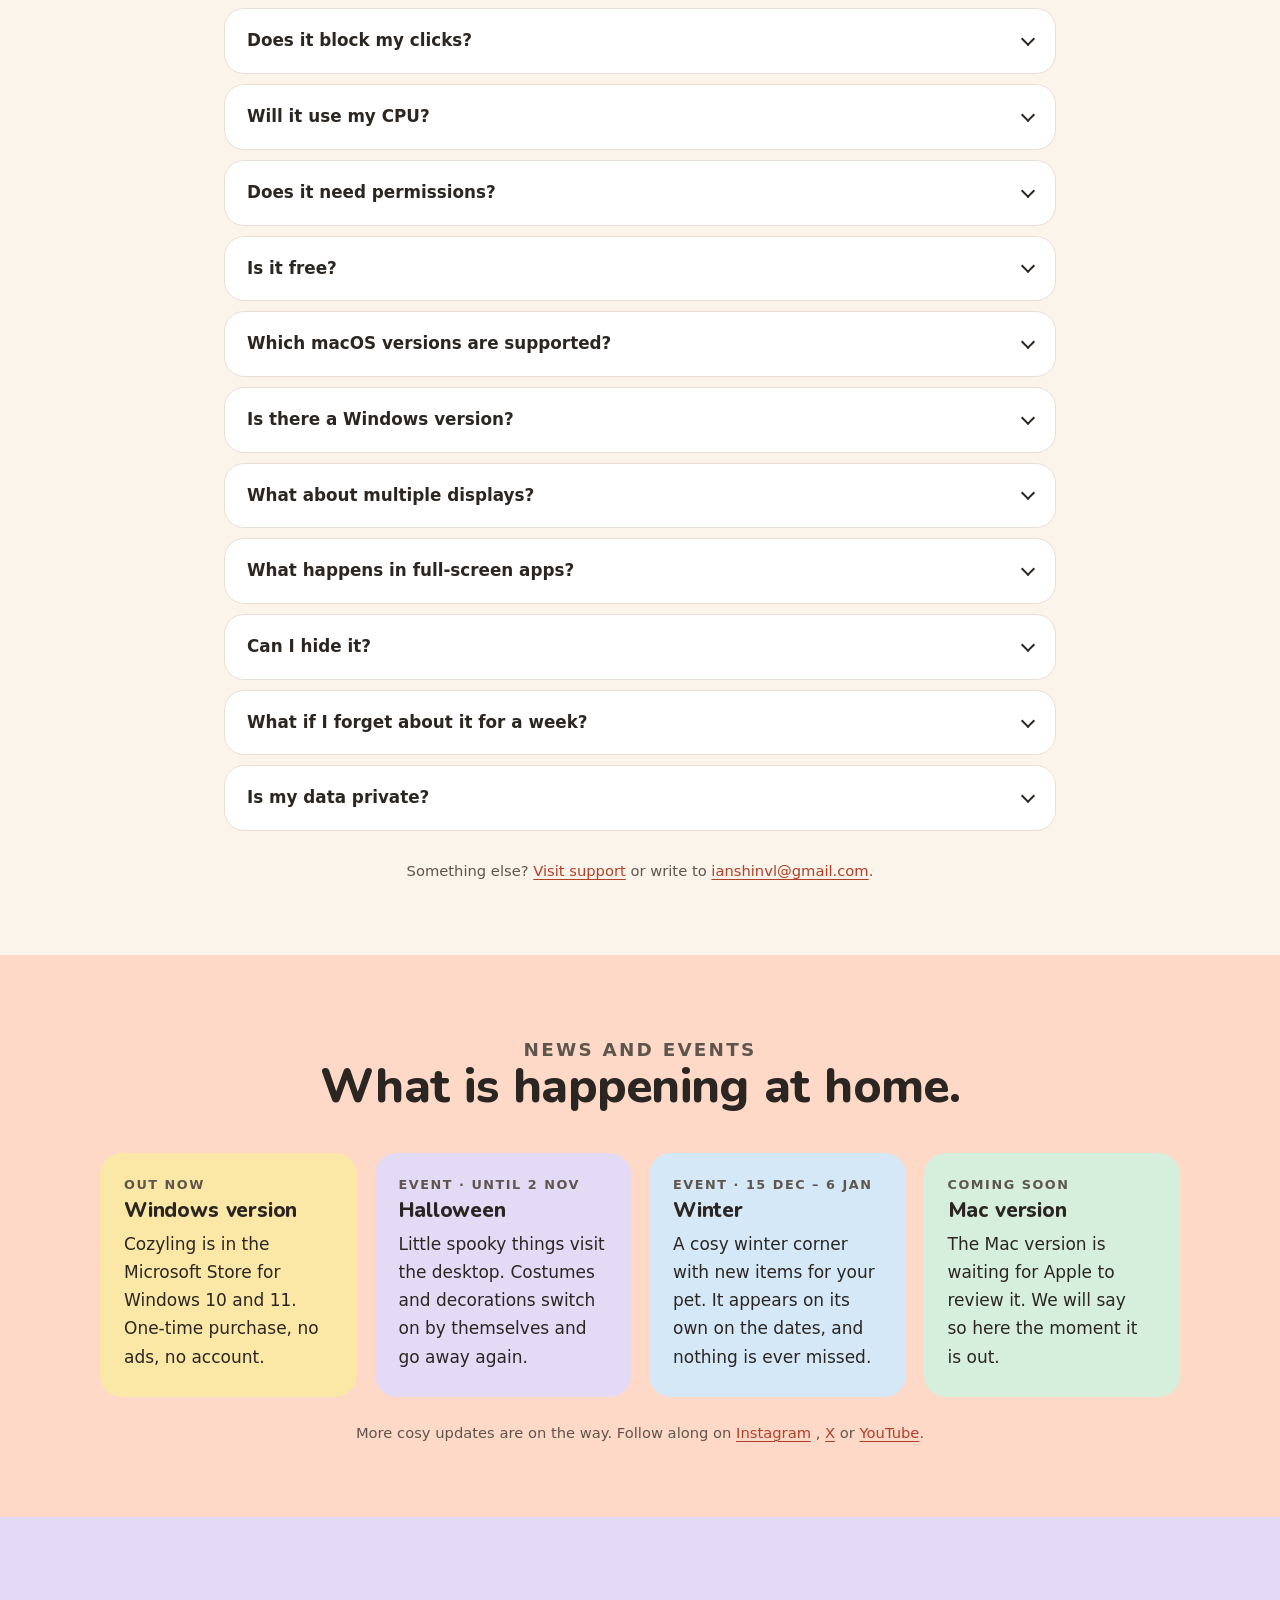
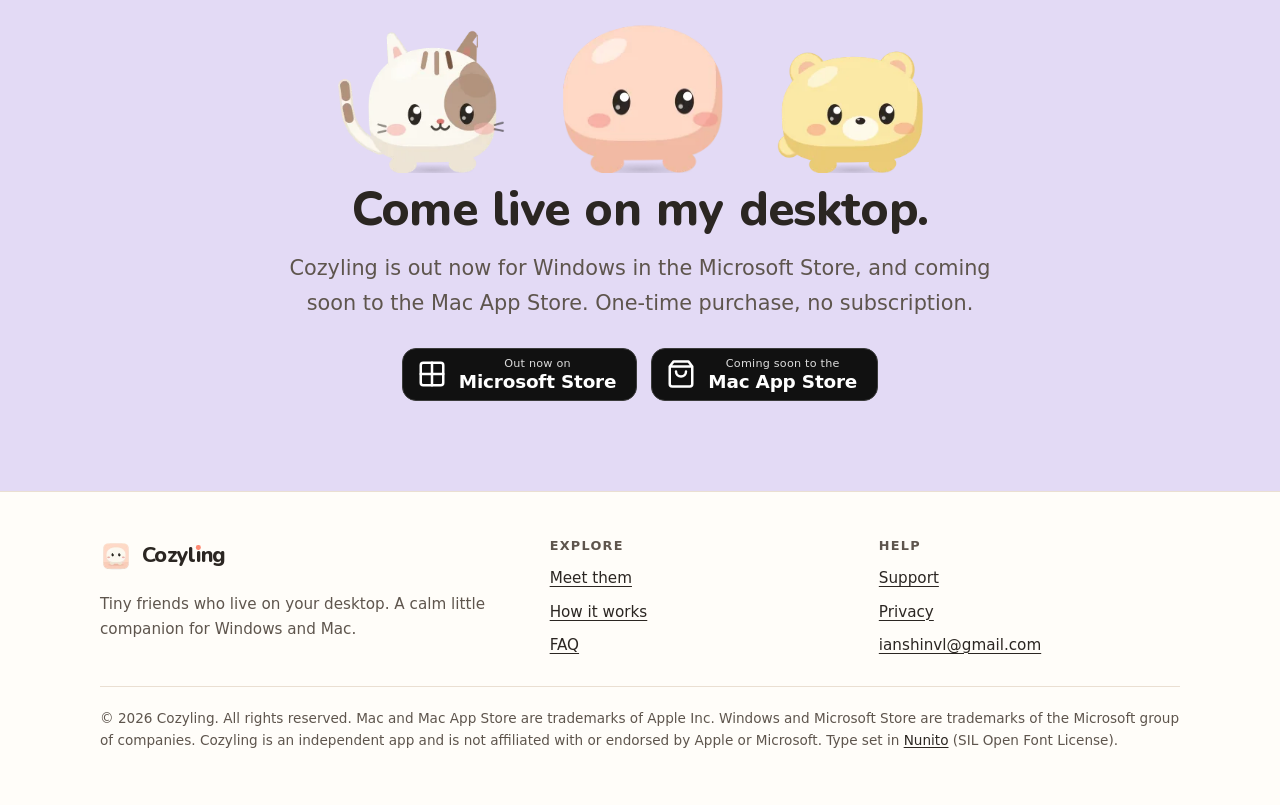
==== commit cb09a890: "Site: add YouTube channel link to News and events" ====
--- a/index.html
+++ b/index.html
@@ -216,7 +216,7 @@
     <div style="display:grid;grid-template-columns:repeat(auto-fit,minmax(250px,1fr));gap:18px;margin-top:28px">
 <div style="background:var(--butter);border-radius:22px;padding:26px 24px;text-align:left"><p class="eyebrow" style="margin:0 0 8px">Out now</p><h3 style="margin:0 0 8px">Windows version</h3><p style="margin:0">Cozyling is in the Microsoft Store for Windows 10 and 11. One-time purchase, no ads, no account.</p></div><div style="background:var(--lav);border-radius:22px;padding:26px 24px;text-align:left"><p class="eyebrow" style="margin:0 0 8px">Event · until 2 Nov</p><h3 style="margin:0 0 8px">Halloween</h3><p style="margin:0">Little spooky things visit the desktop. Costumes and decorations switch on by themselves and go away again.</p></div><div style="background:var(--sky);border-radius:22px;padding:26px 24px;text-align:left"><p class="eyebrow" style="margin:0 0 8px">Event · 15 Dec – 6 Jan</p><h3 style="margin:0 0 8px">Winter</h3><p style="margin:0">A cosy winter corner with new items for your pet. It appears on its own on the dates, and nothing is ever missed.</p></div><div style="background:var(--mint);border-radius:22px;padding:26px 24px;text-align:left"><p class="eyebrow" style="margin:0 0 8px">Coming soon</p><h3 style="margin:0 0 8px">Mac version</h3><p style="margin:0">The Mac version is waiting for Apple to review it. We will say so here the moment it is out.</p></div>
     </div>
-    <p class="fine" style="text-align:center;margin-top:24px">More cosy updates are on the way. Follow along on <a href="https://www.instagram.com/cozyling.official/">Instagram</a> or <a href="https://x.com/CozylingApp">X</a>.</p>
+    <p class="fine" style="text-align:center;margin-top:24px">More cosy updates are on the way. Follow along on <a href="https://www.instagram.com/cozyling.official/">Instagram</a> , <a href="https://x.com/CozylingApp">X</a> or <a href="https://www.youtube.com/@Cozylingdesktoppet">YouTube</a>.</p>
   </div>
 </section>
 
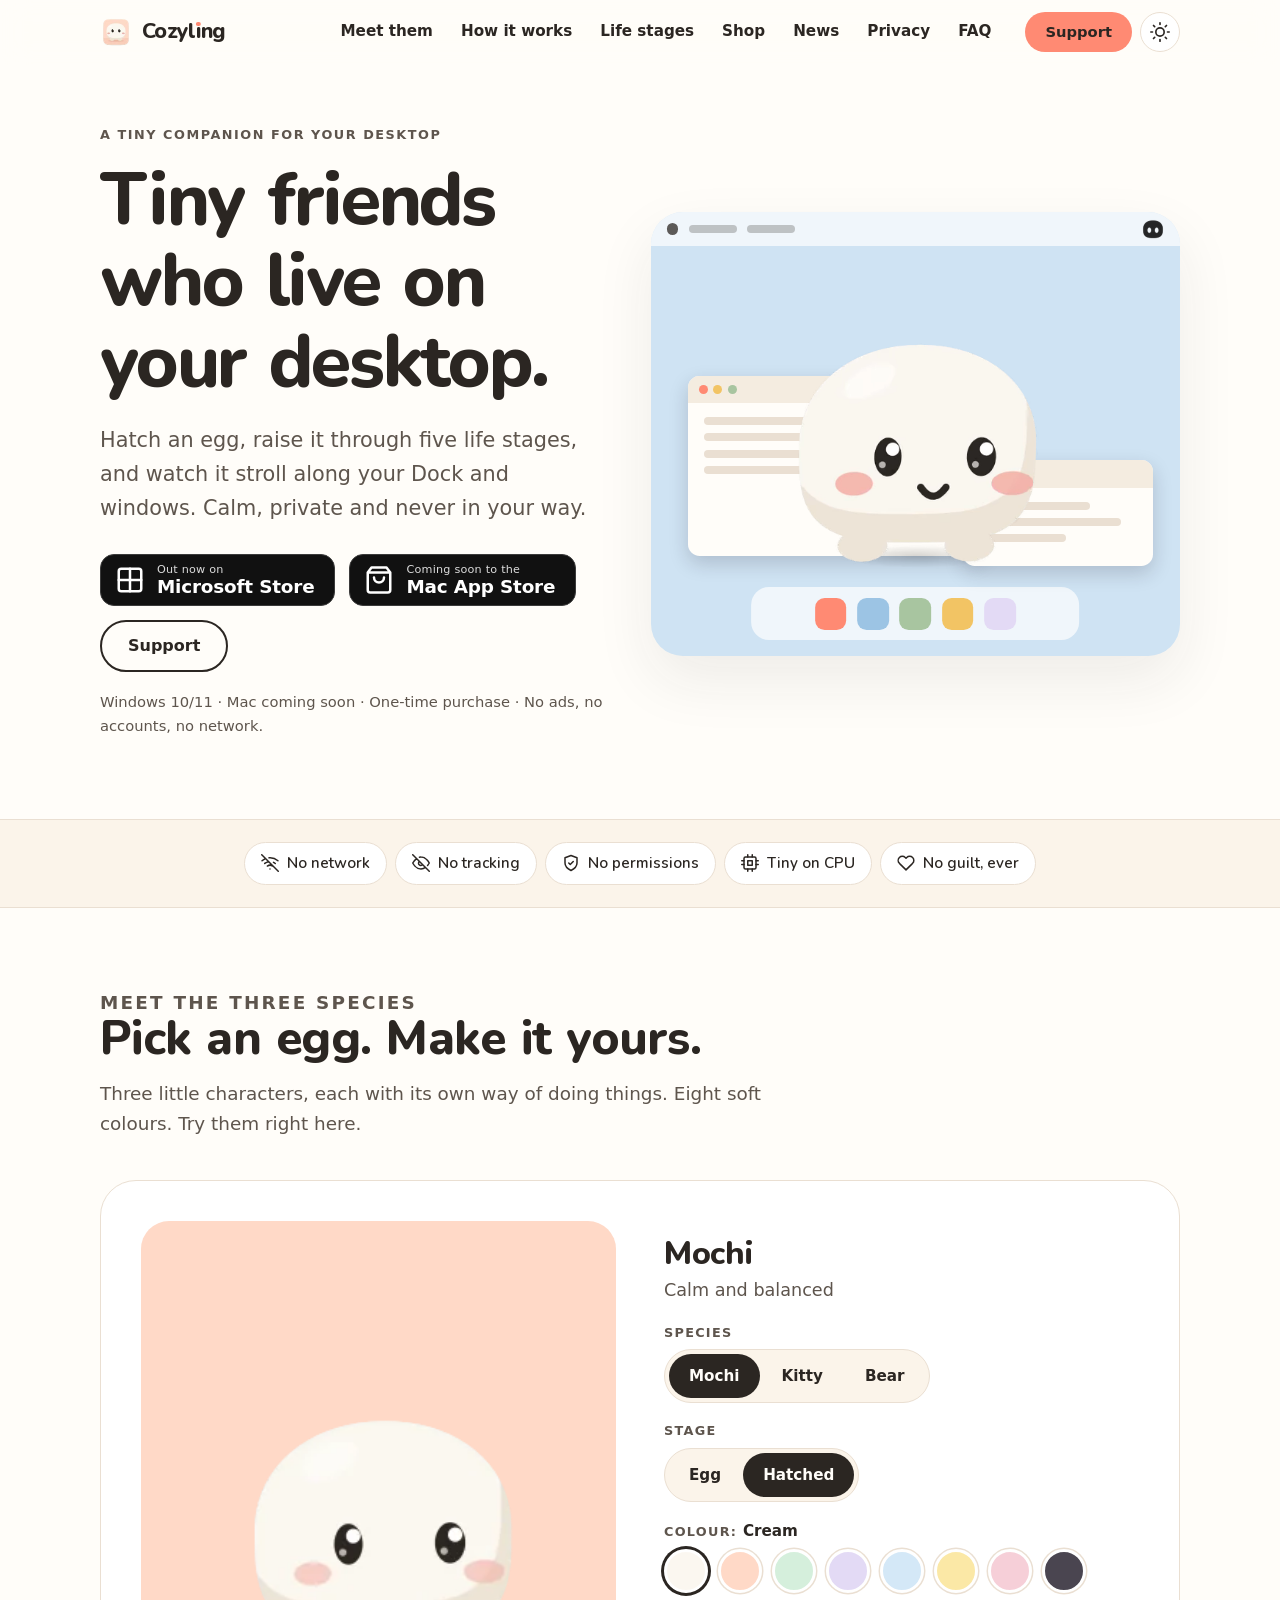
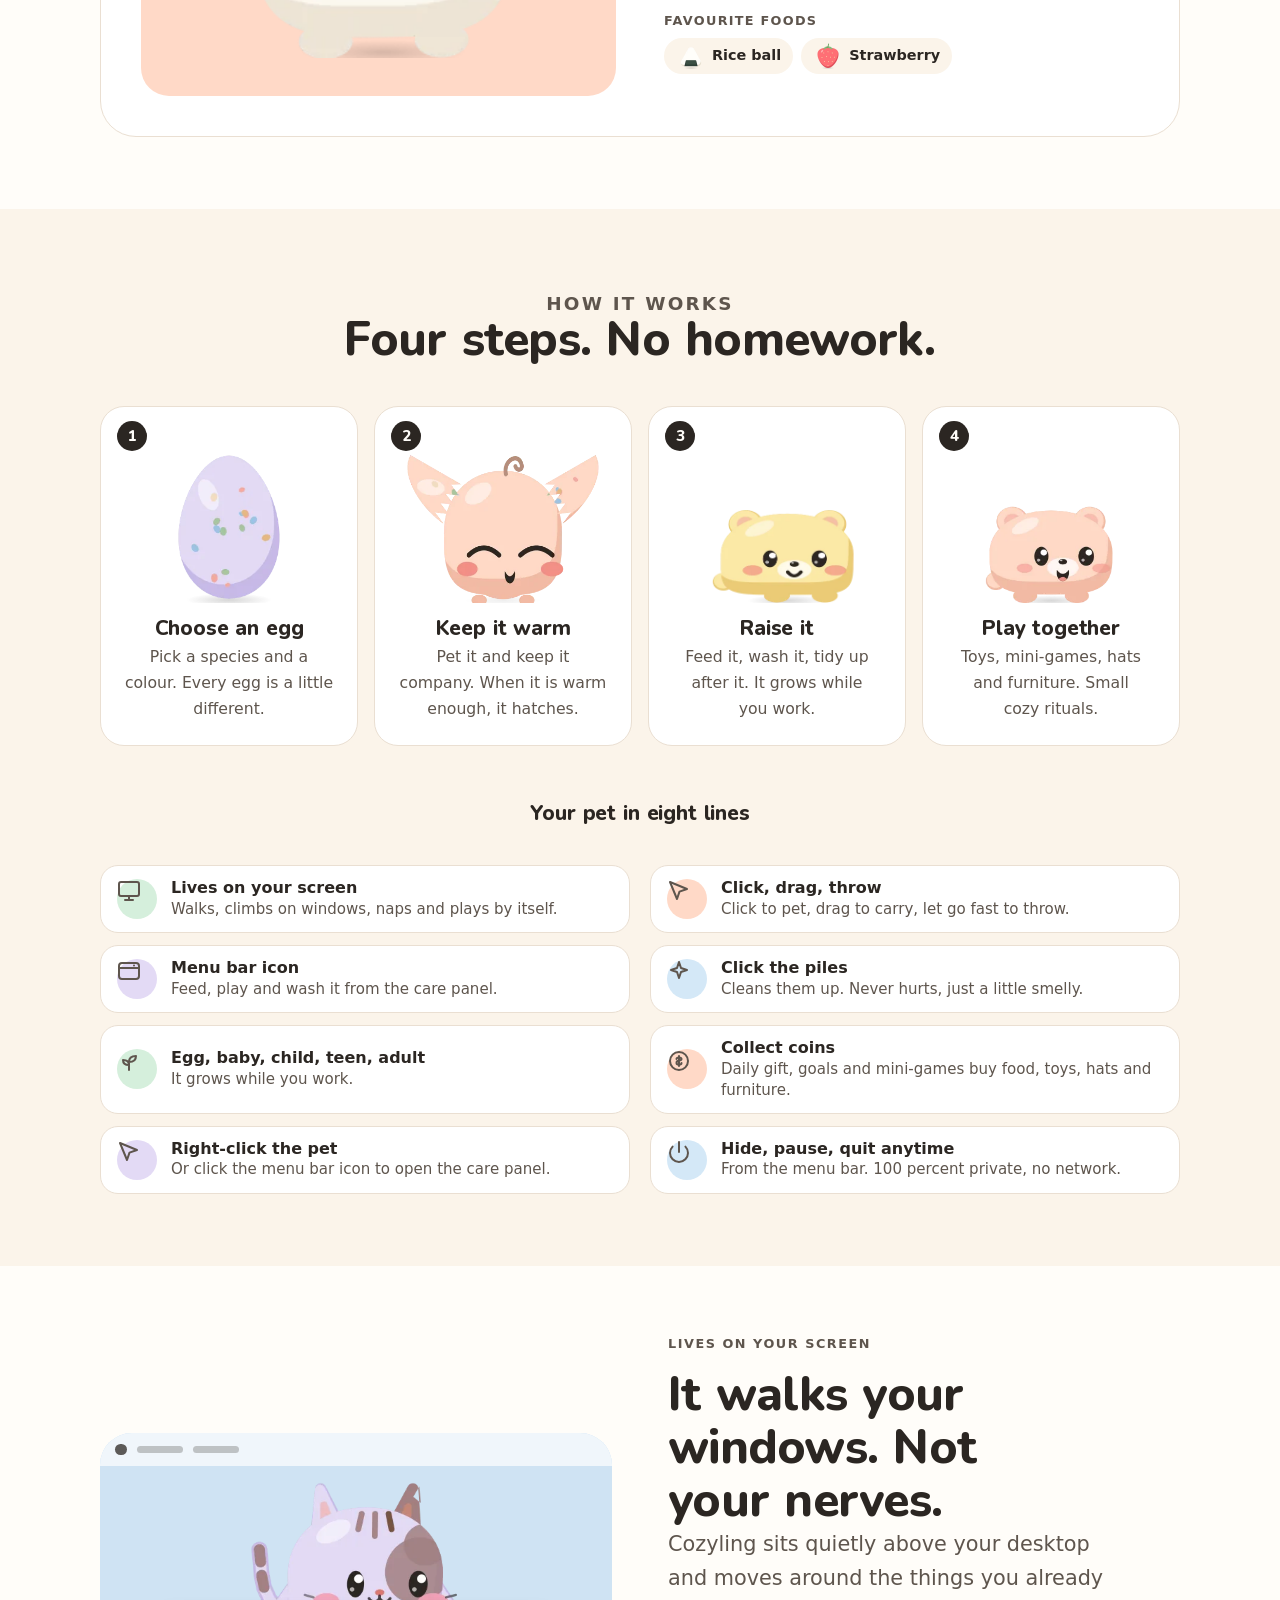
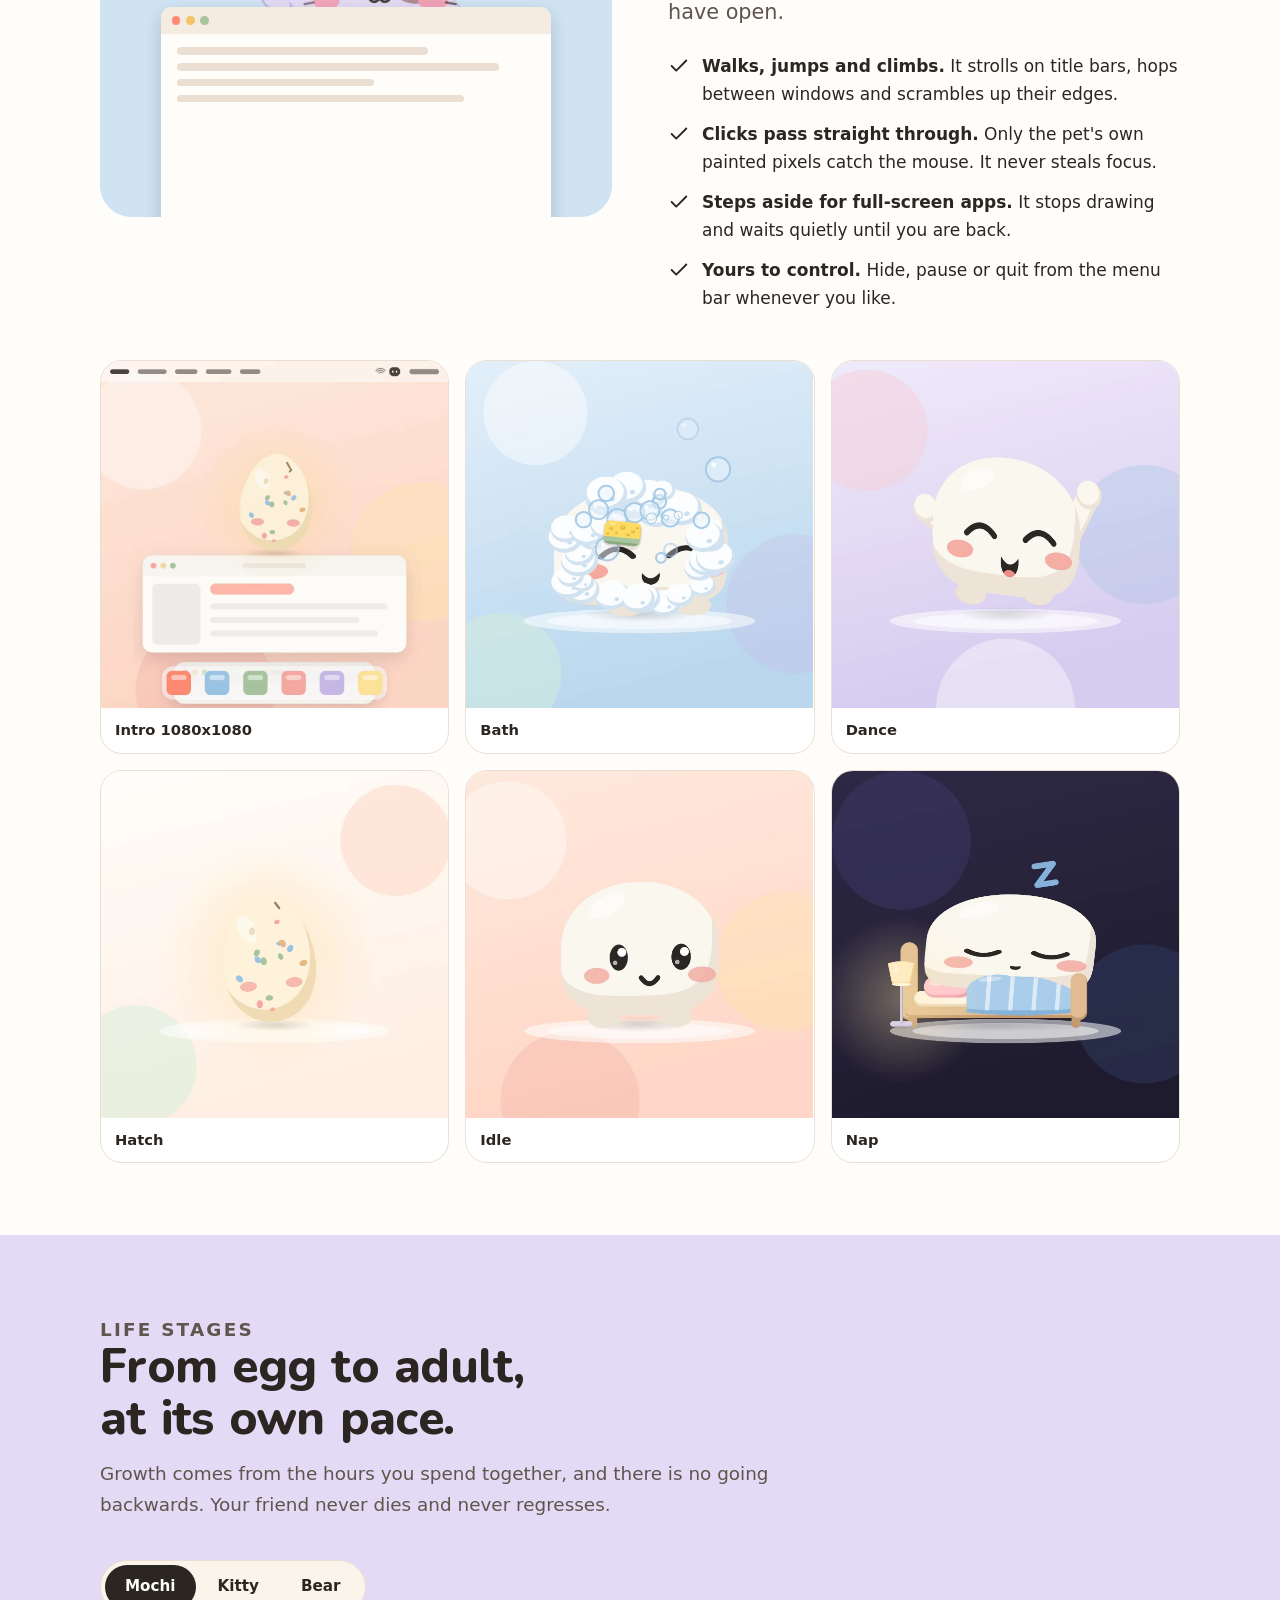
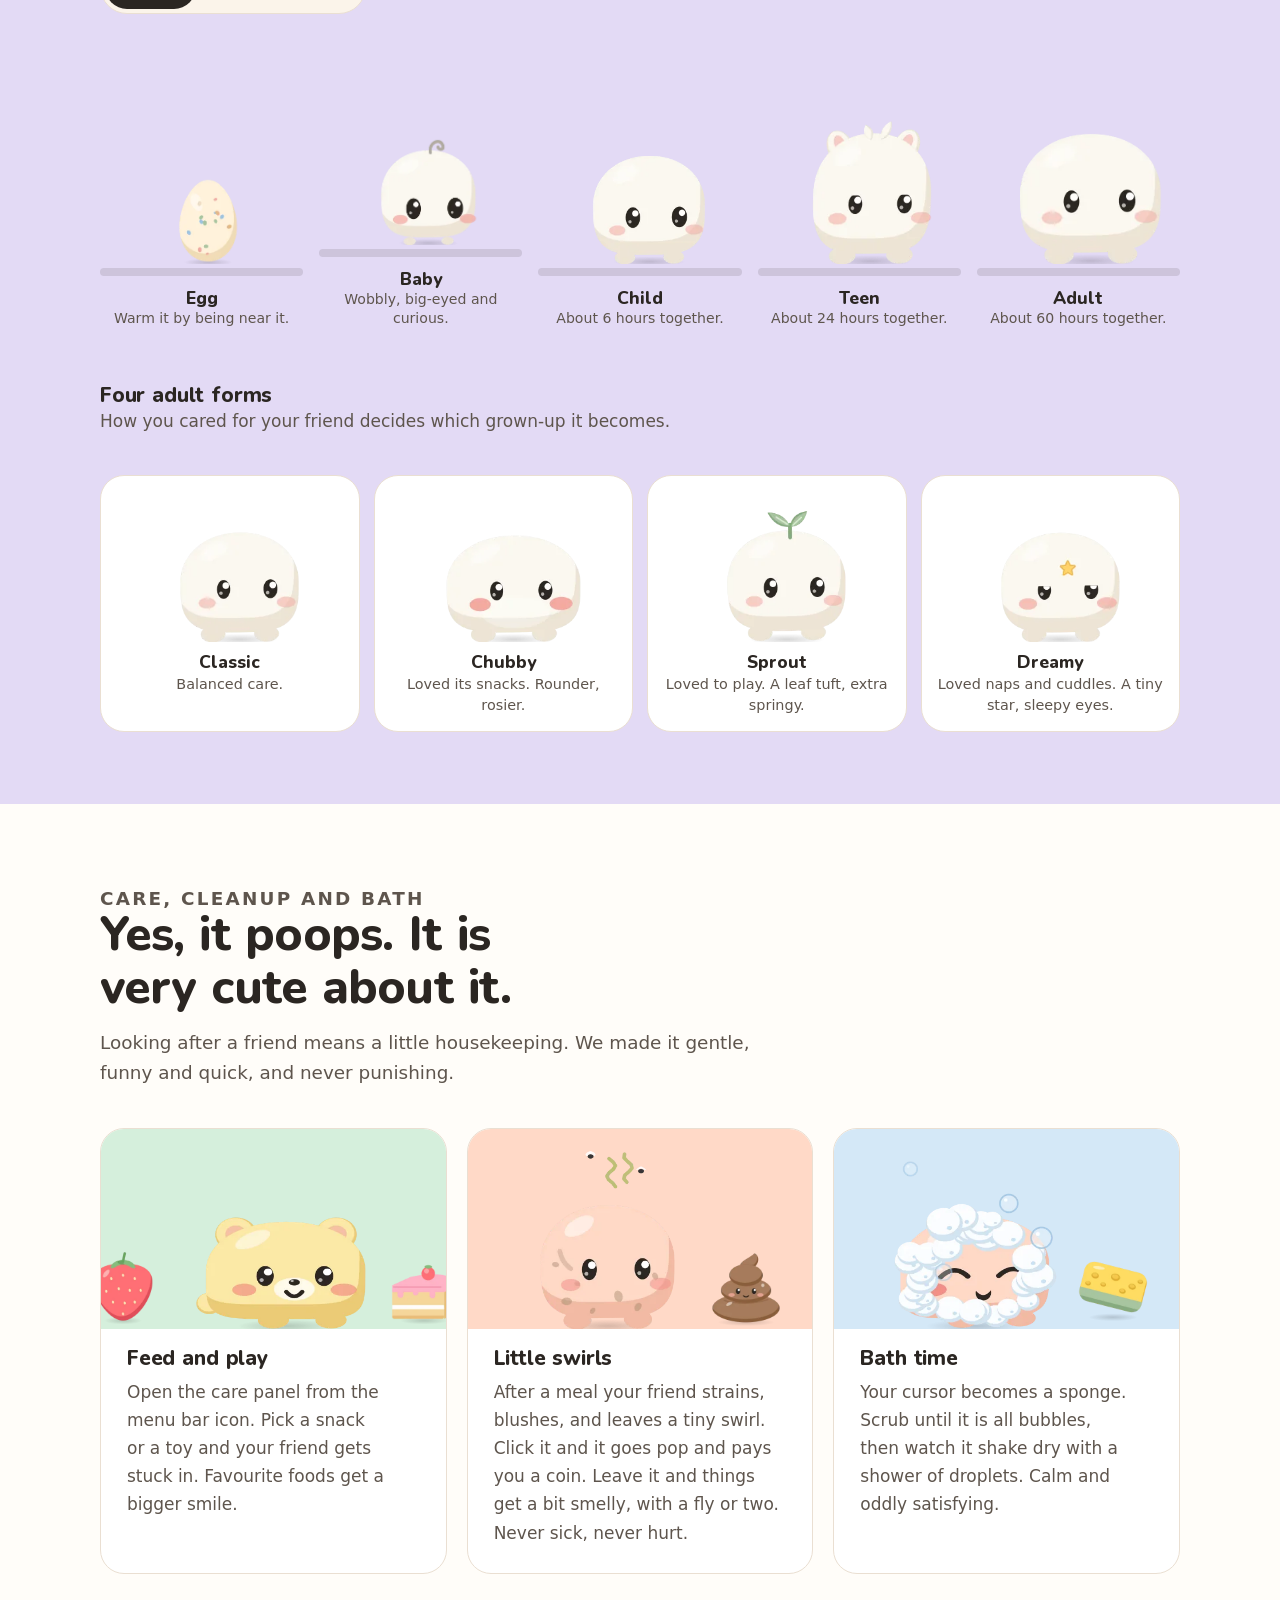
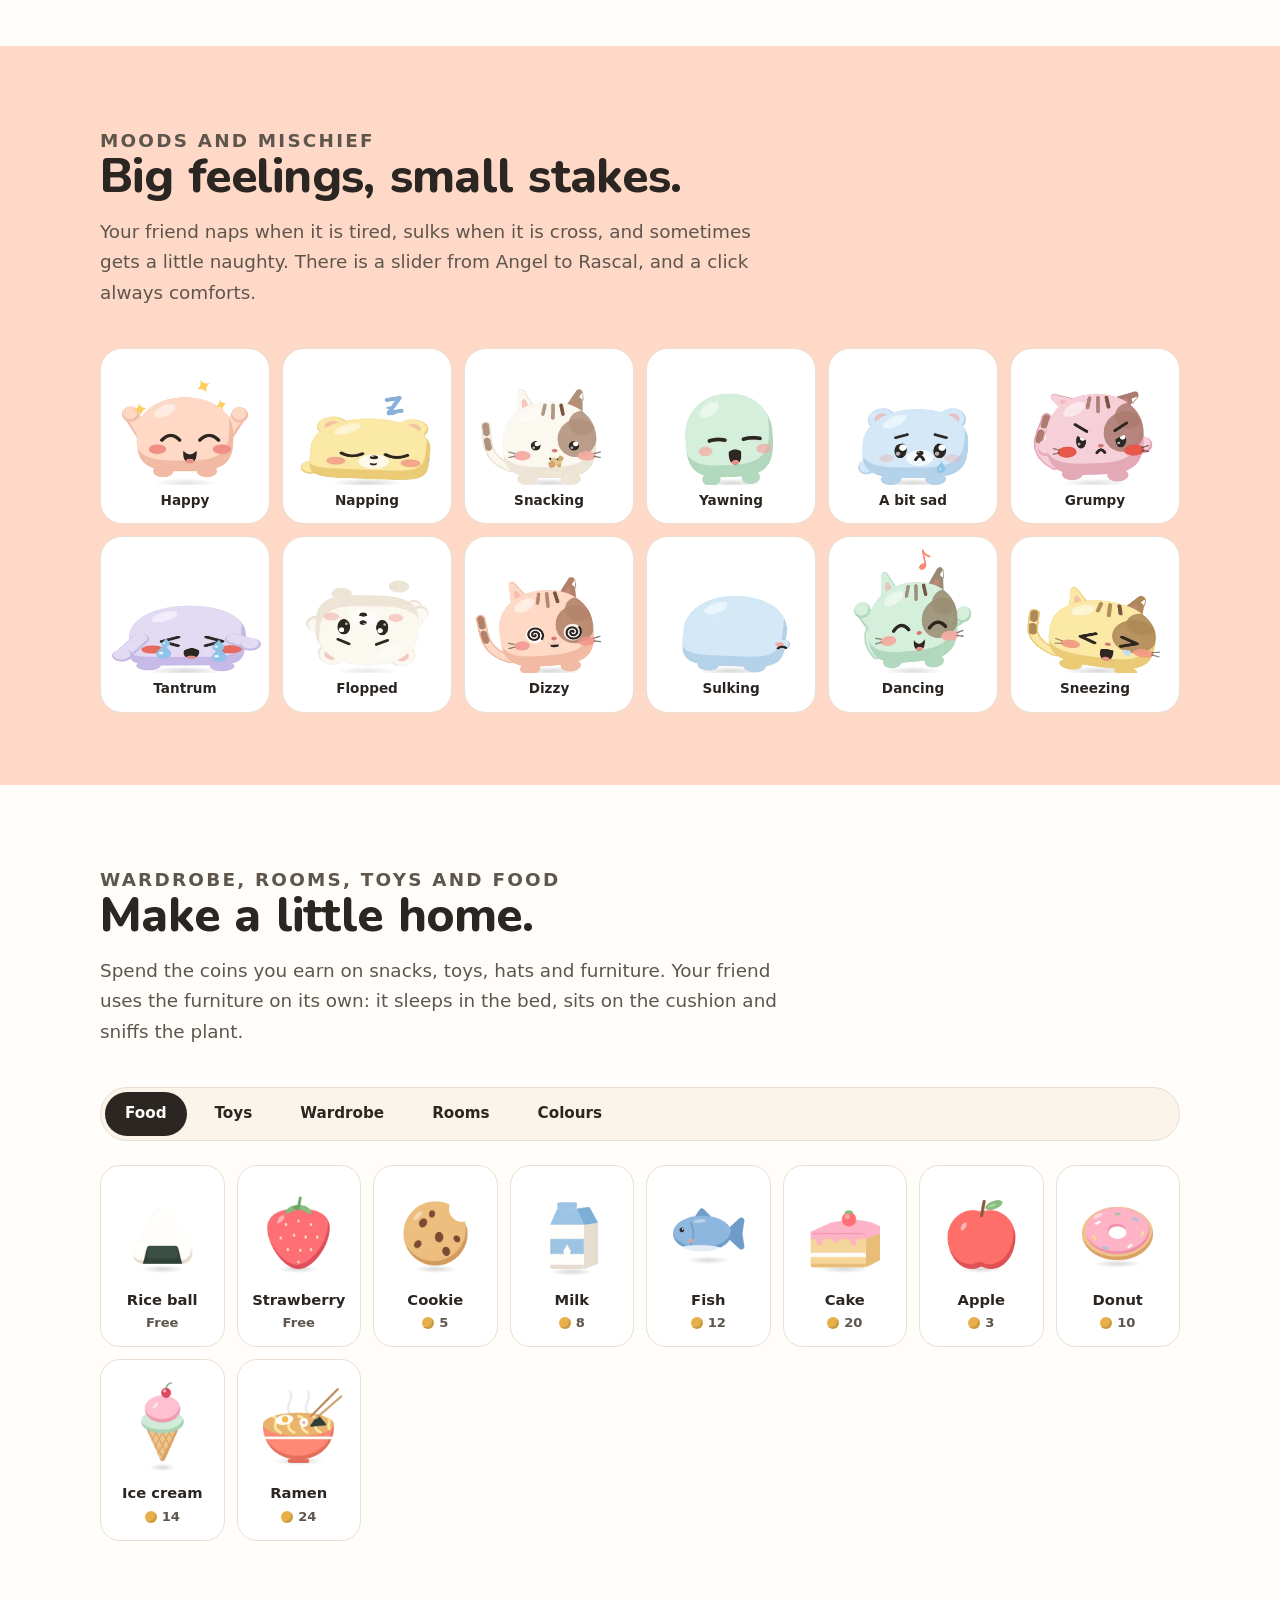
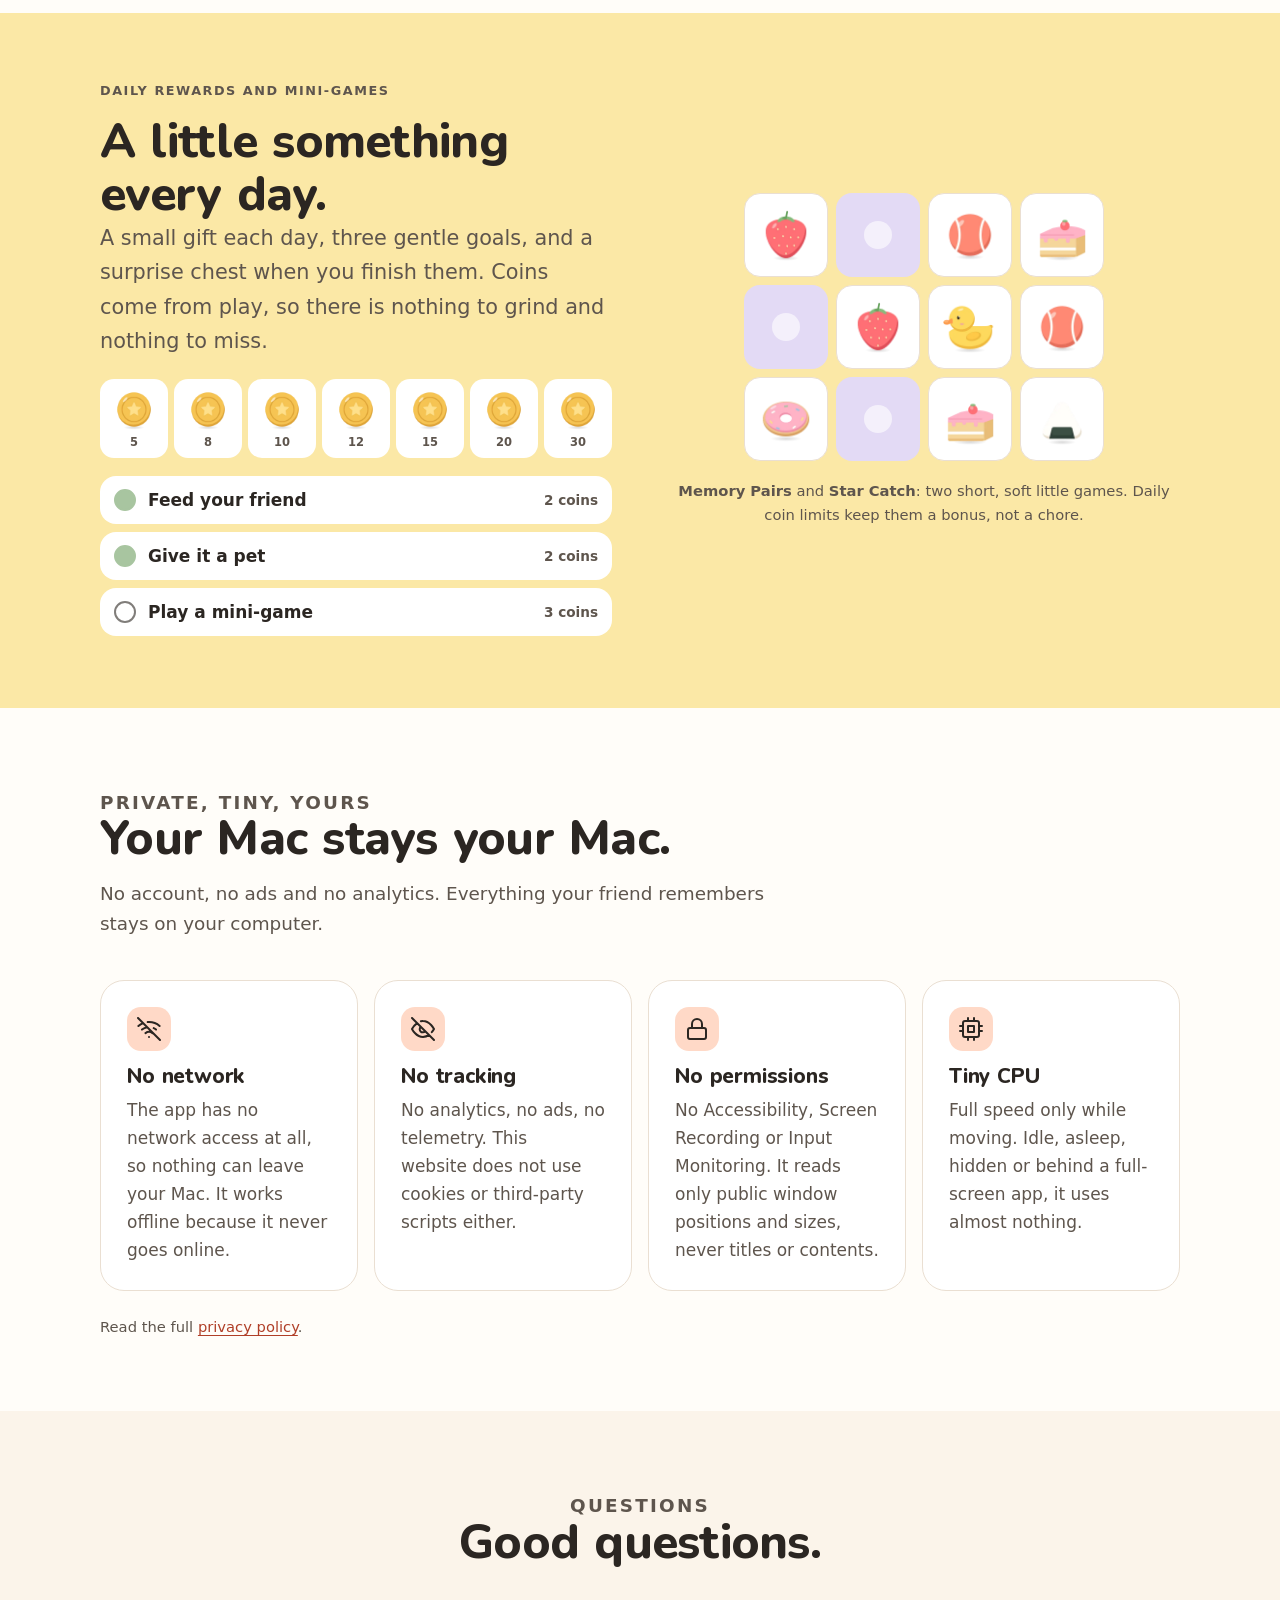
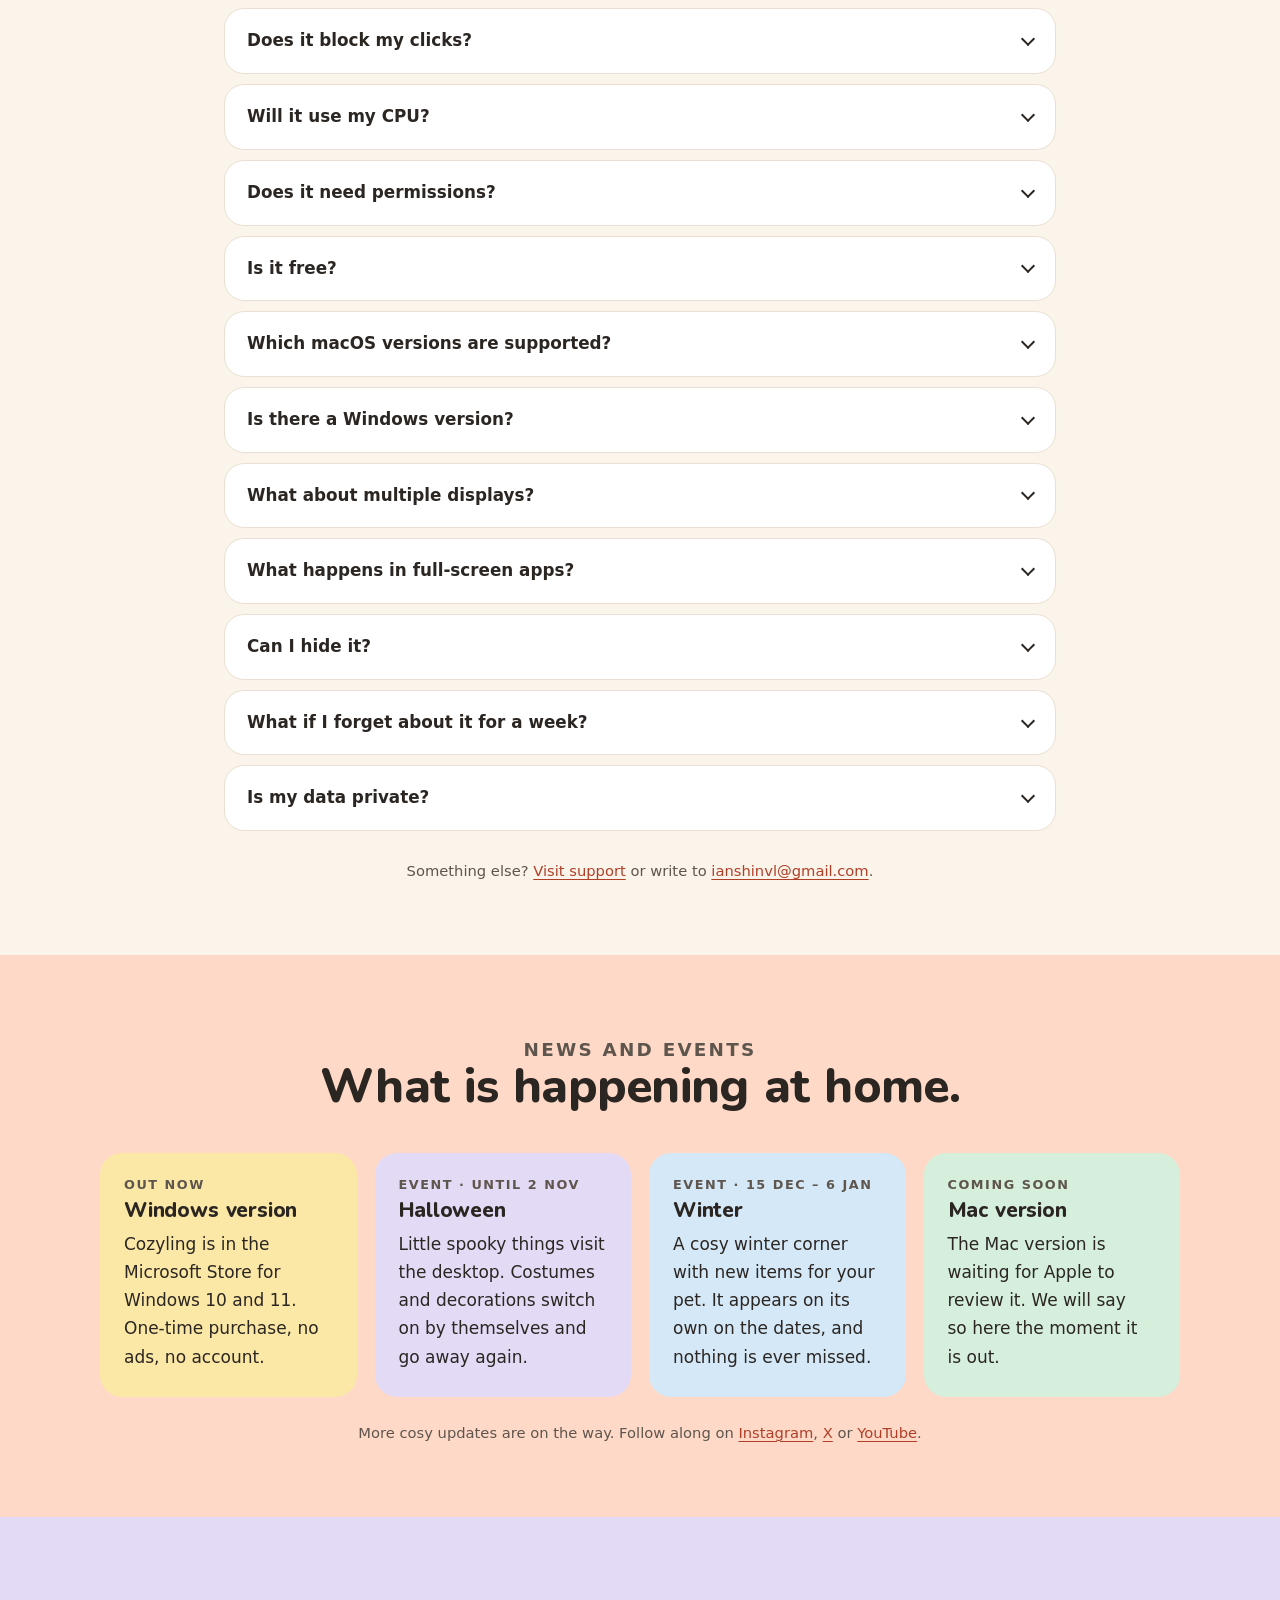
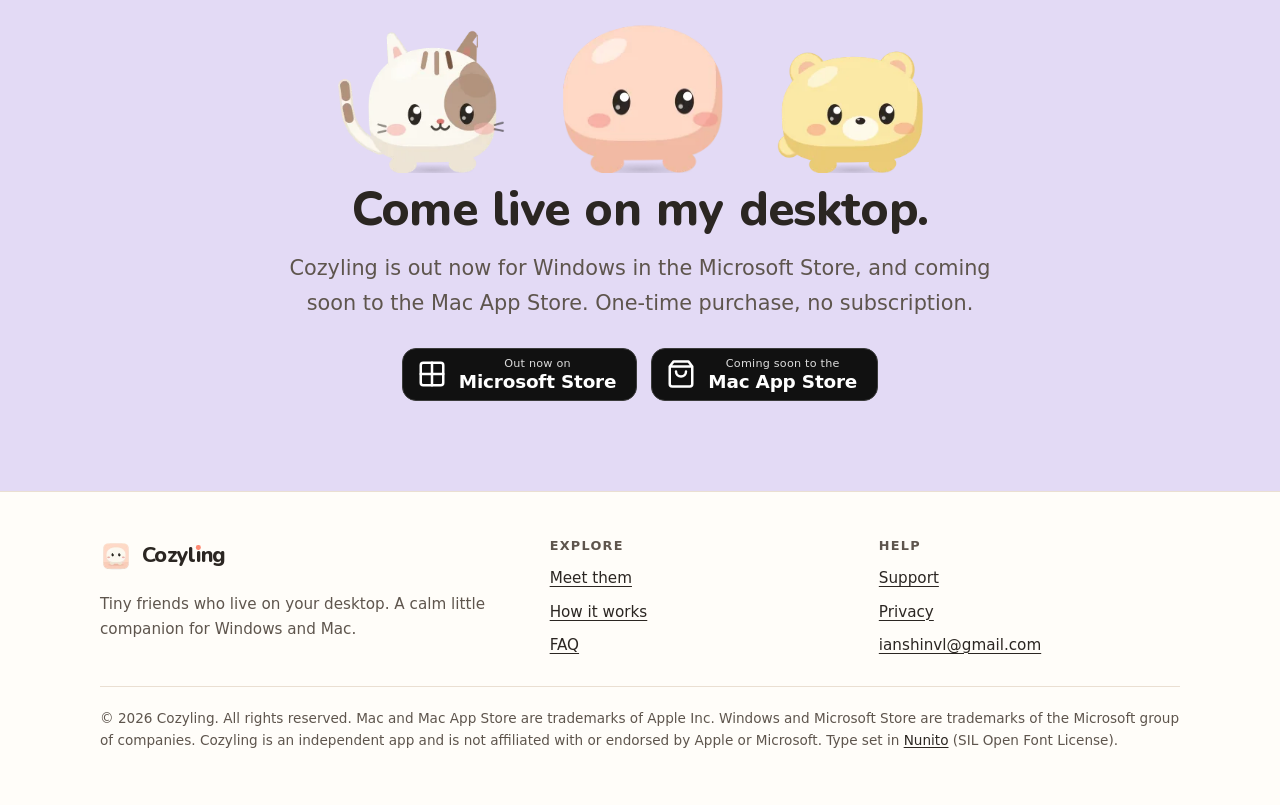
==== commit 4fba25aa: "Site: tidy spacing in follow links" ====
--- a/index.html
+++ b/index.html
@@ -216,7 +216,7 @@
     <div style="display:grid;grid-template-columns:repeat(auto-fit,minmax(250px,1fr));gap:18px;margin-top:28px">
 <div style="background:var(--butter);border-radius:22px;padding:26px 24px;text-align:left"><p class="eyebrow" style="margin:0 0 8px">Out now</p><h3 style="margin:0 0 8px">Windows version</h3><p style="margin:0">Cozyling is in the Microsoft Store for Windows 10 and 11. One-time purchase, no ads, no account.</p></div><div style="background:var(--lav);border-radius:22px;padding:26px 24px;text-align:left"><p class="eyebrow" style="margin:0 0 8px">Event · until 2 Nov</p><h3 style="margin:0 0 8px">Halloween</h3><p style="margin:0">Little spooky things visit the desktop. Costumes and decorations switch on by themselves and go away again.</p></div><div style="background:var(--sky);border-radius:22px;padding:26px 24px;text-align:left"><p class="eyebrow" style="margin:0 0 8px">Event · 15 Dec – 6 Jan</p><h3 style="margin:0 0 8px">Winter</h3><p style="margin:0">A cosy winter corner with new items for your pet. It appears on its own on the dates, and nothing is ever missed.</p></div><div style="background:var(--mint);border-radius:22px;padding:26px 24px;text-align:left"><p class="eyebrow" style="margin:0 0 8px">Coming soon</p><h3 style="margin:0 0 8px">Mac version</h3><p style="margin:0">The Mac version is waiting for Apple to review it. We will say so here the moment it is out.</p></div>
     </div>
-    <p class="fine" style="text-align:center;margin-top:24px">More cosy updates are on the way. Follow along on <a href="https://www.instagram.com/cozyling.official/">Instagram</a> , <a href="https://x.com/CozylingApp">X</a> or <a href="https://www.youtube.com/@Cozylingdesktoppet">YouTube</a>.</p>
+    <p class="fine" style="text-align:center;margin-top:24px">More cosy updates are on the way. Follow along on <a href="https://www.instagram.com/cozyling.official/">Instagram</a>, <a href="https://x.com/CozylingApp">X</a> or <a href="https://www.youtube.com/@Cozylingdesktoppet">YouTube</a>.</p>
   </div>
 </section>
 
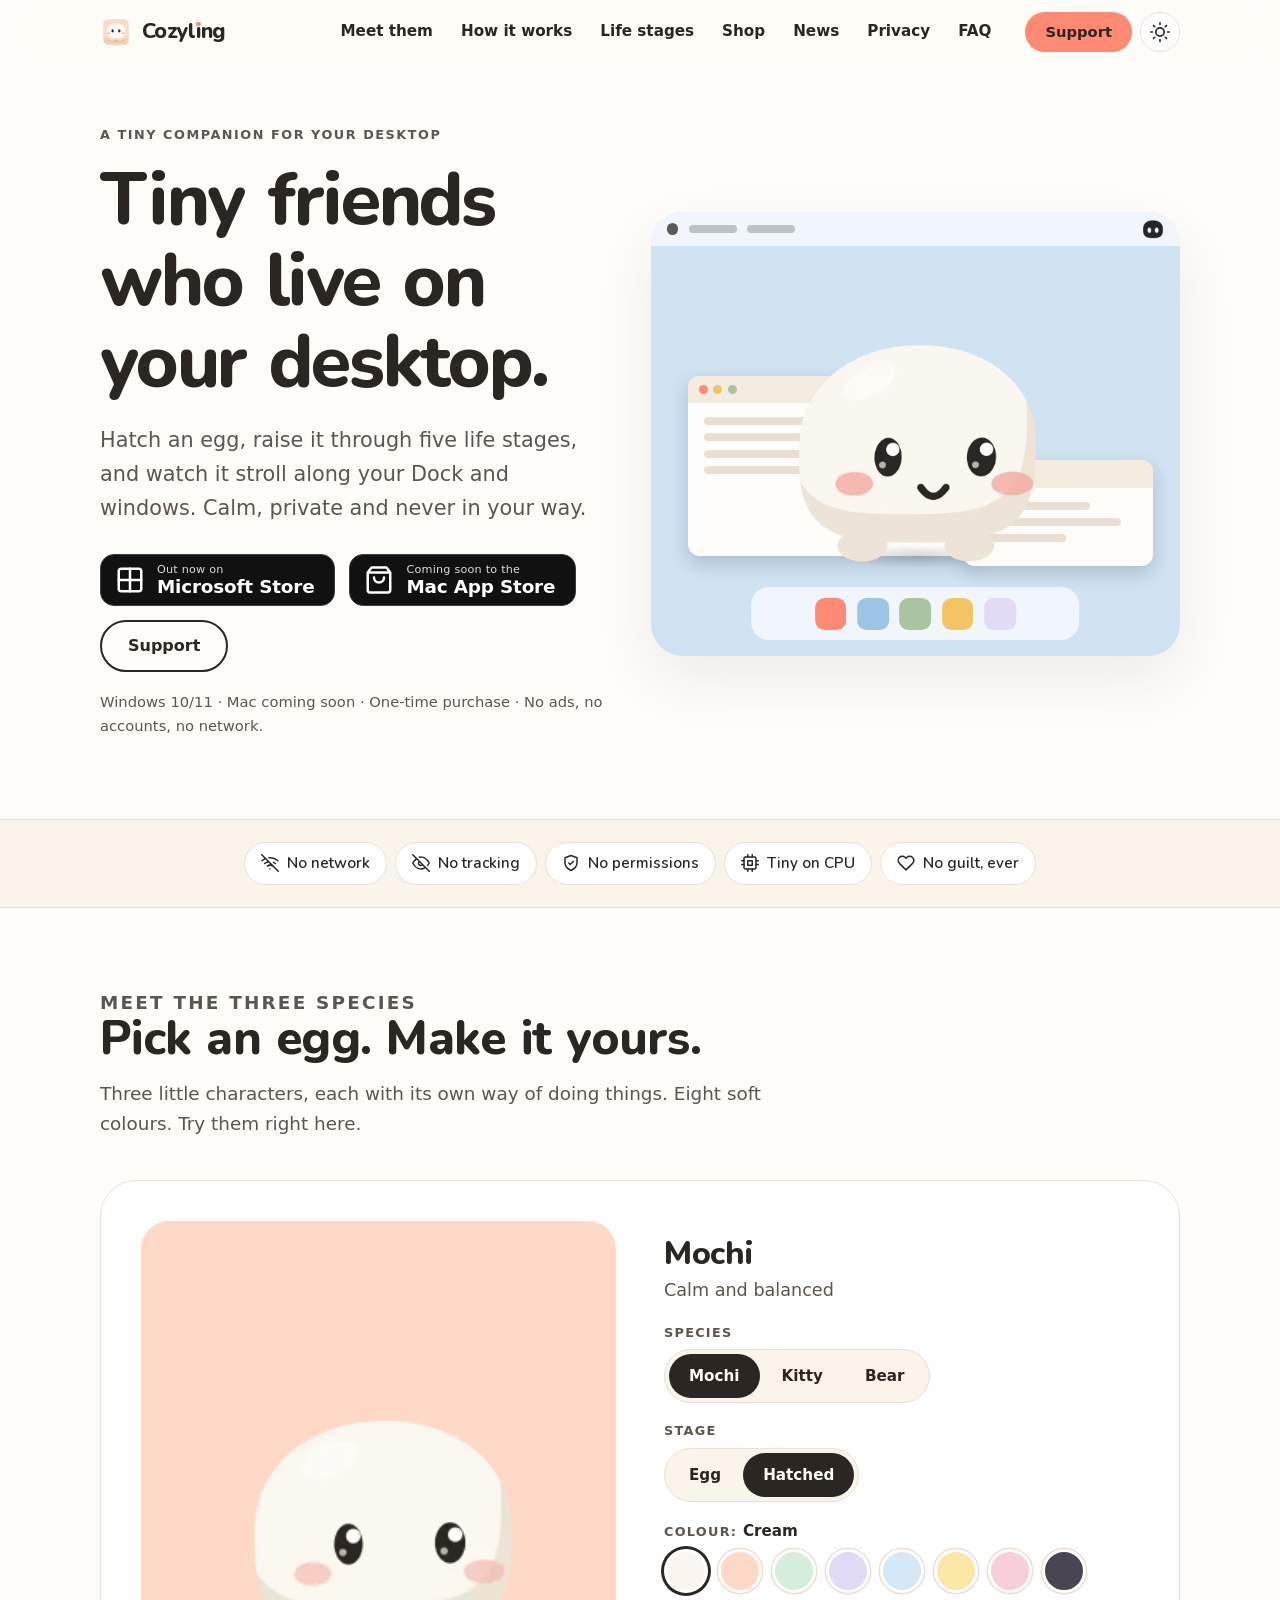
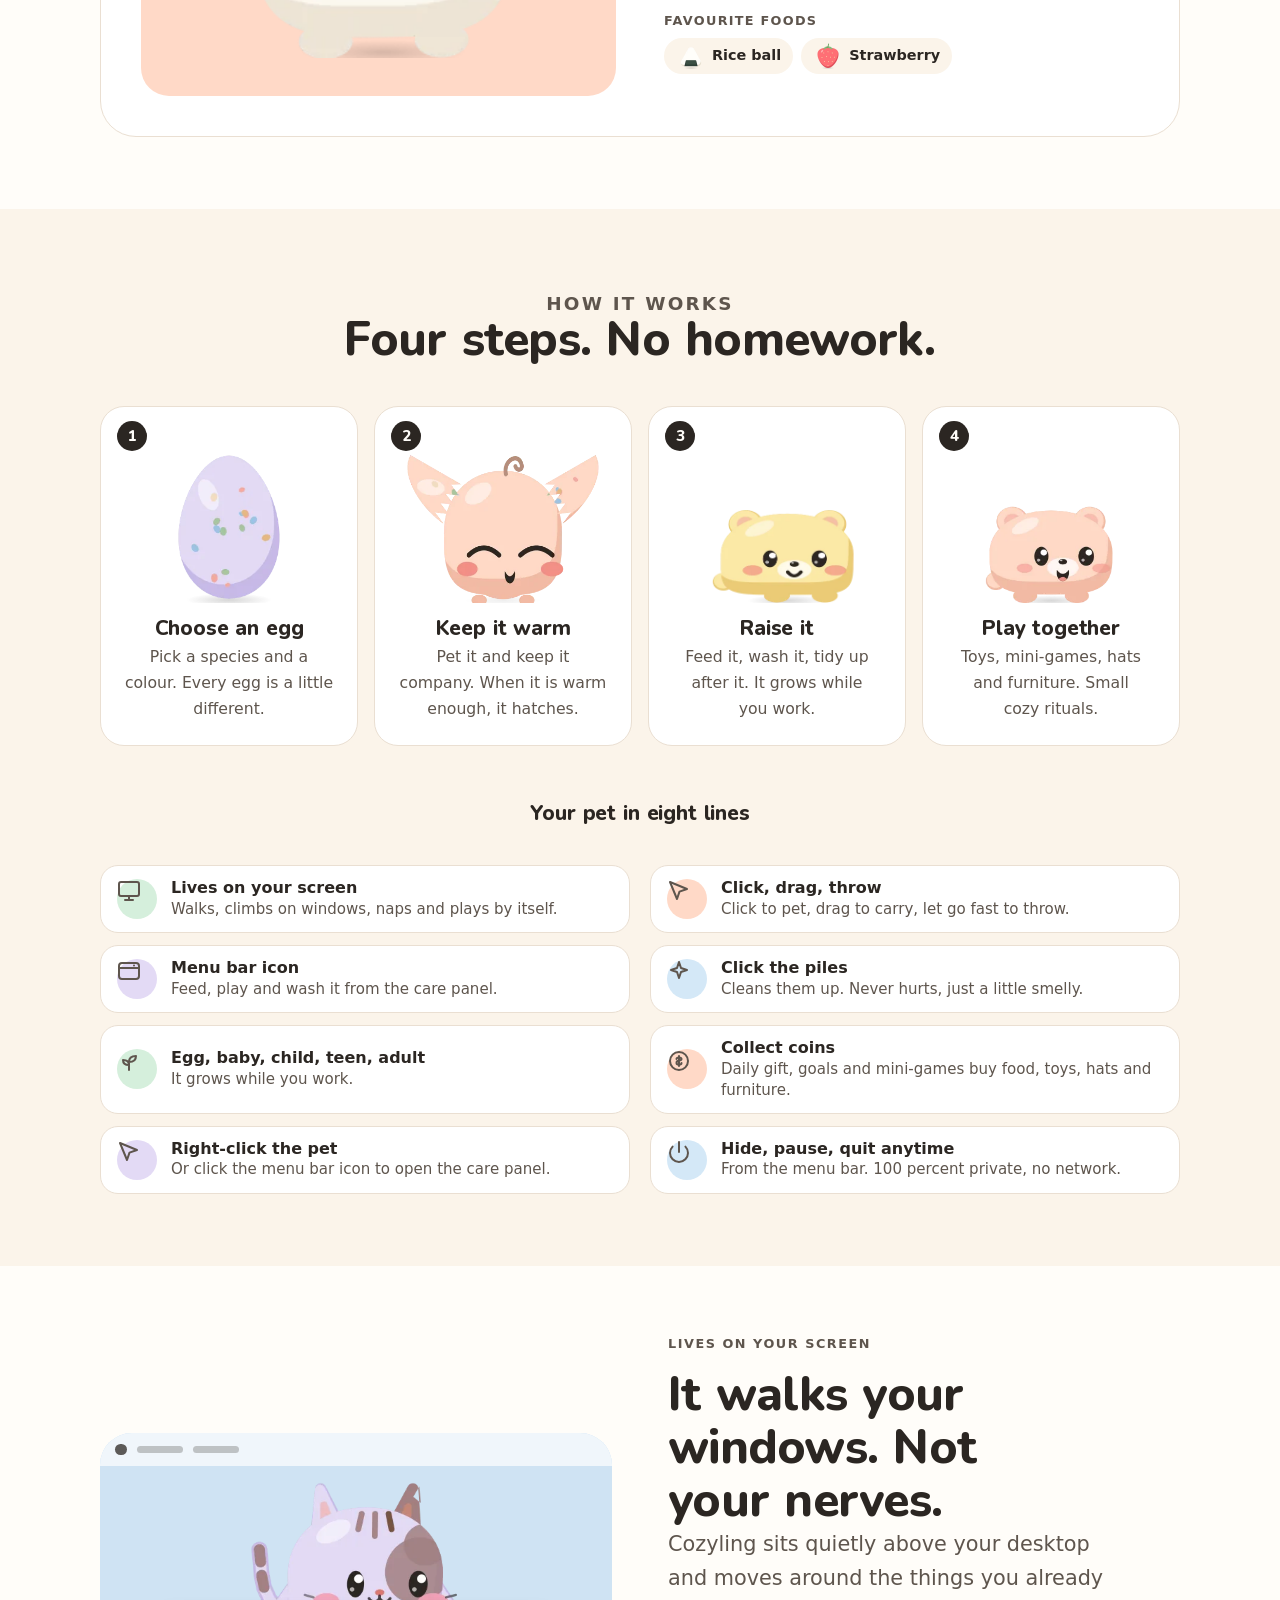
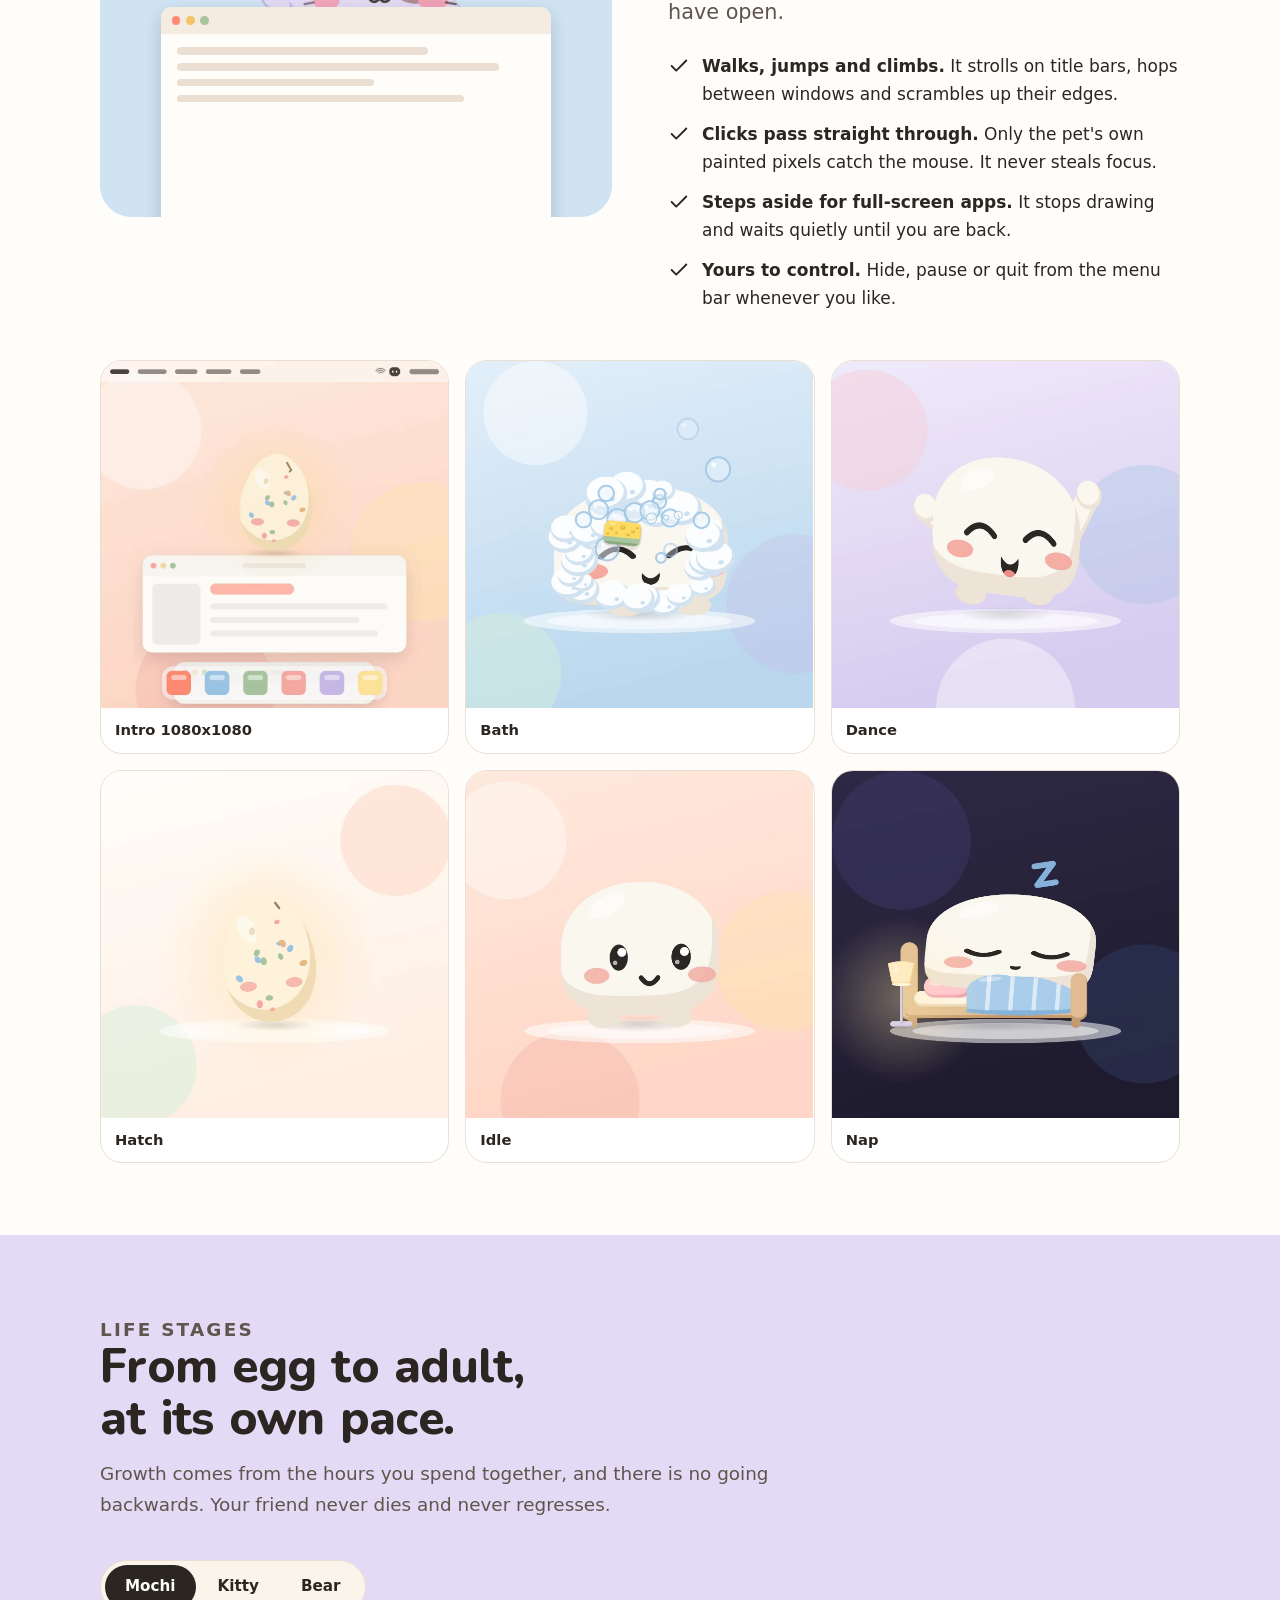
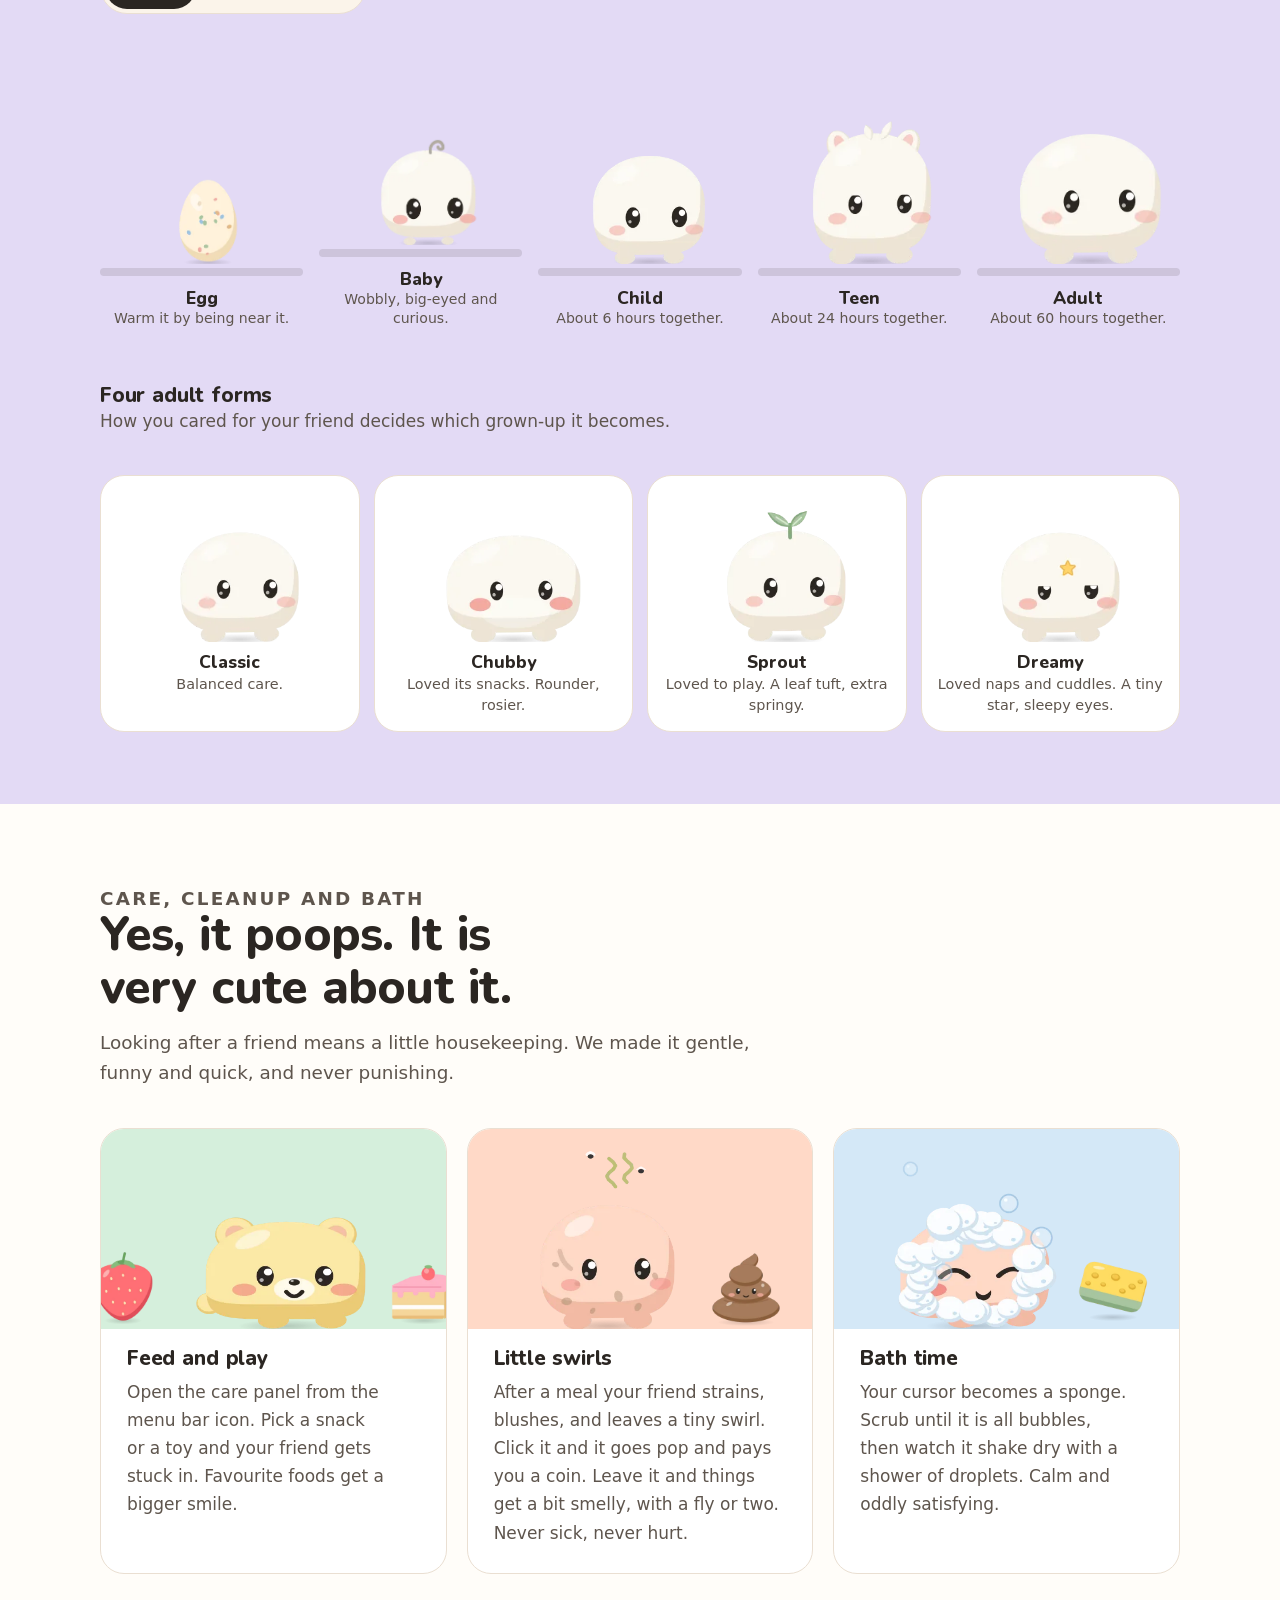
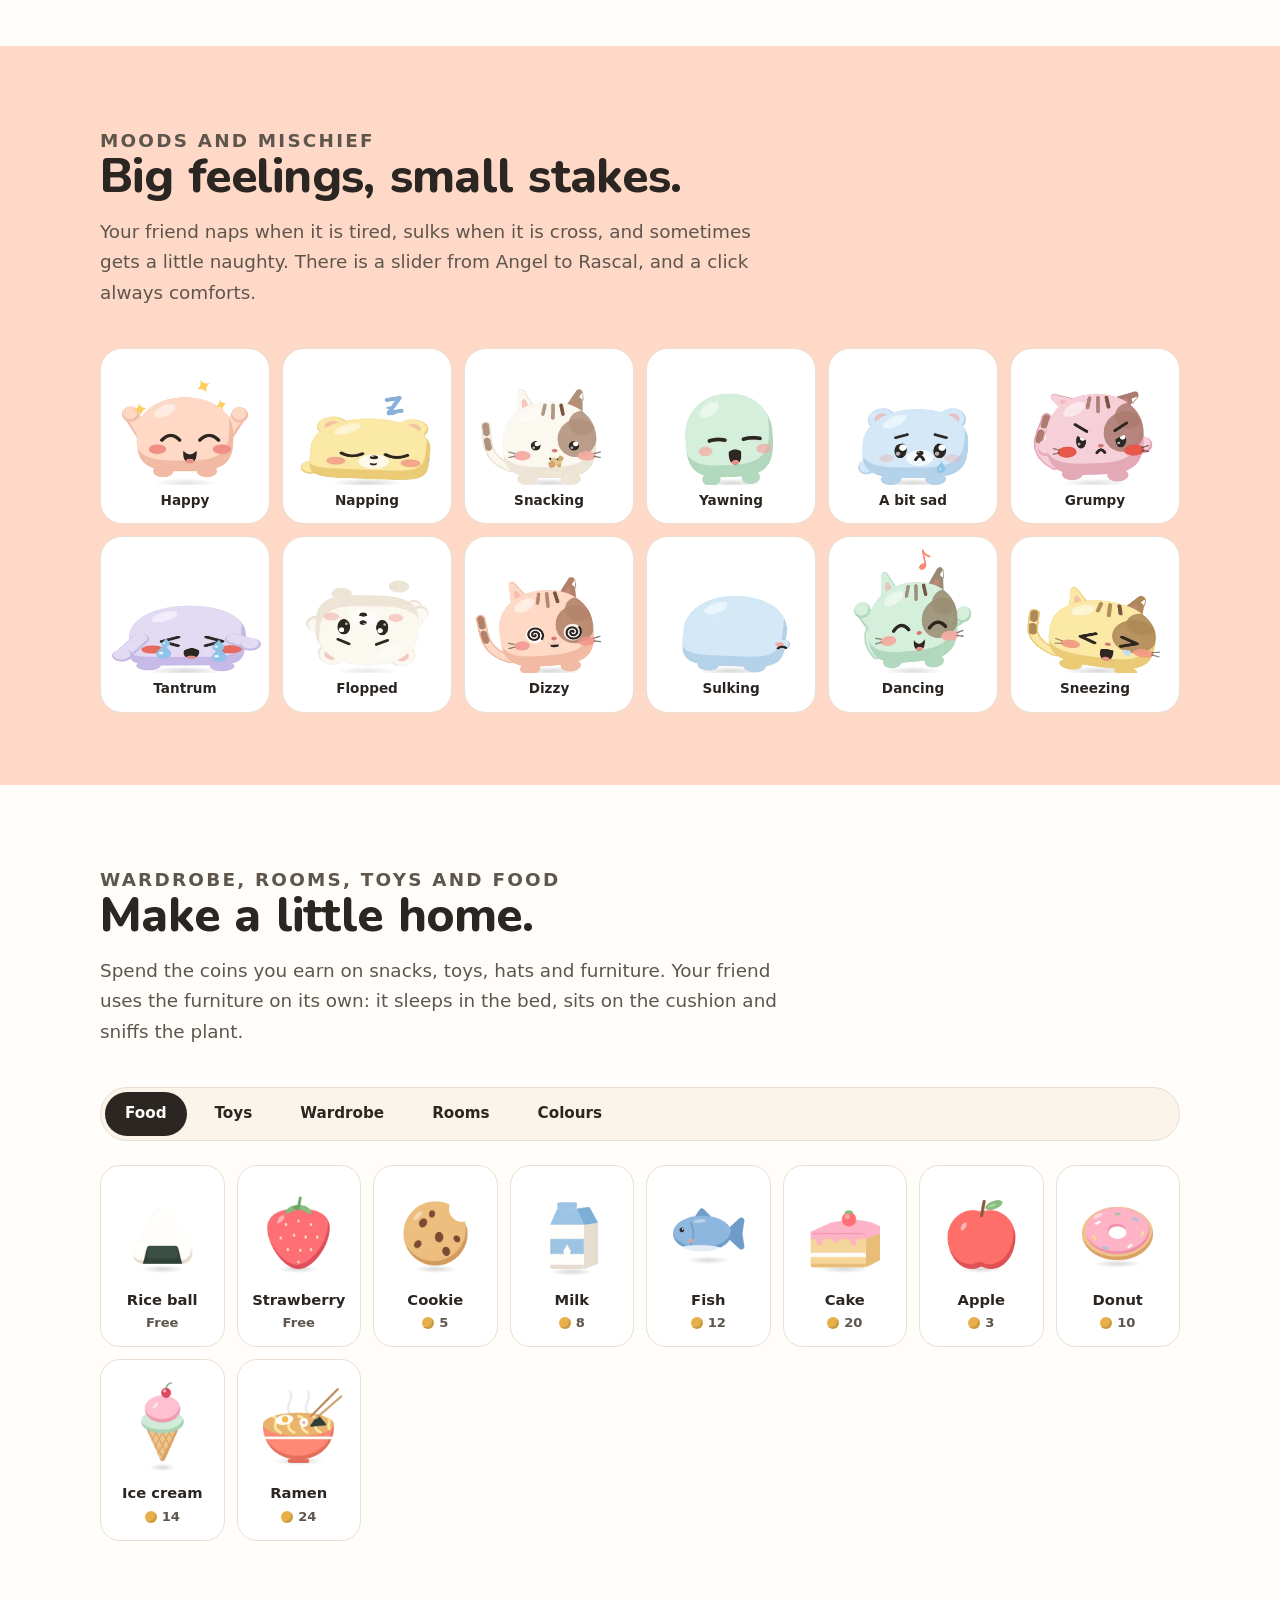
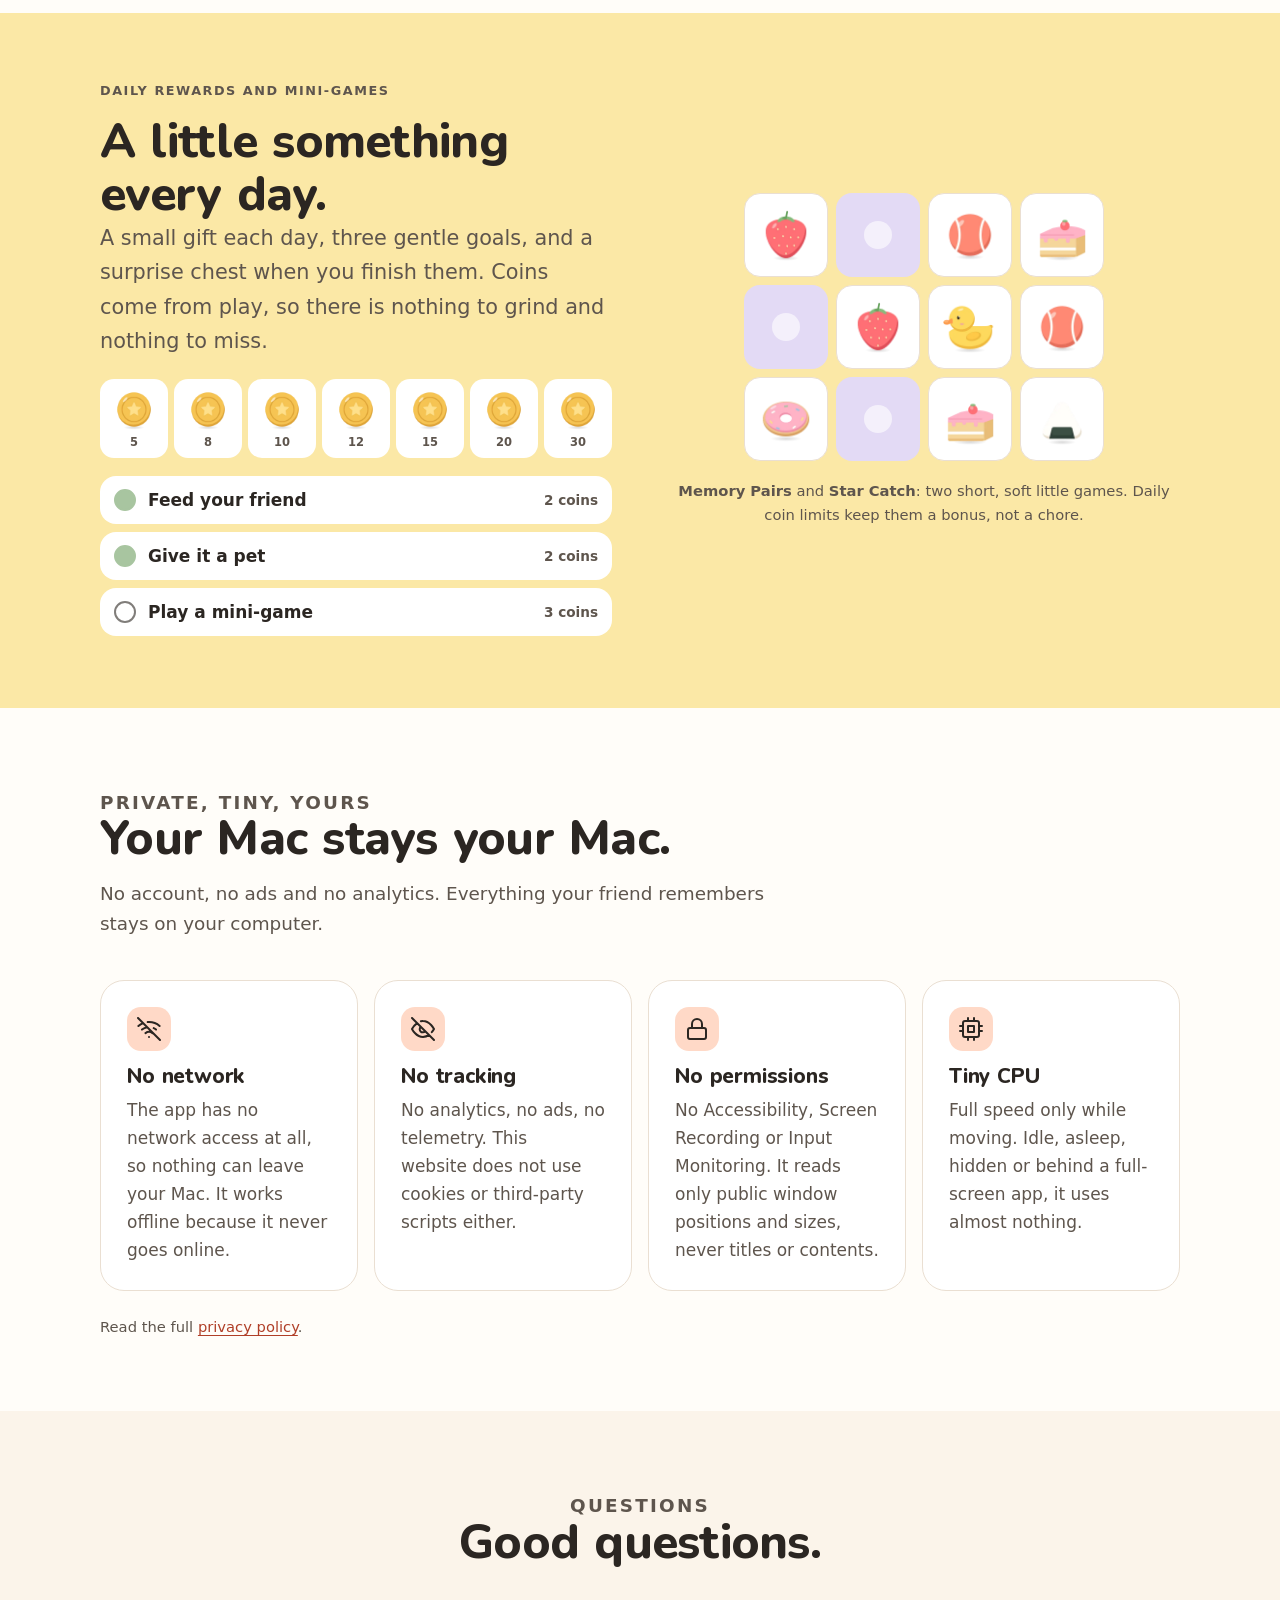
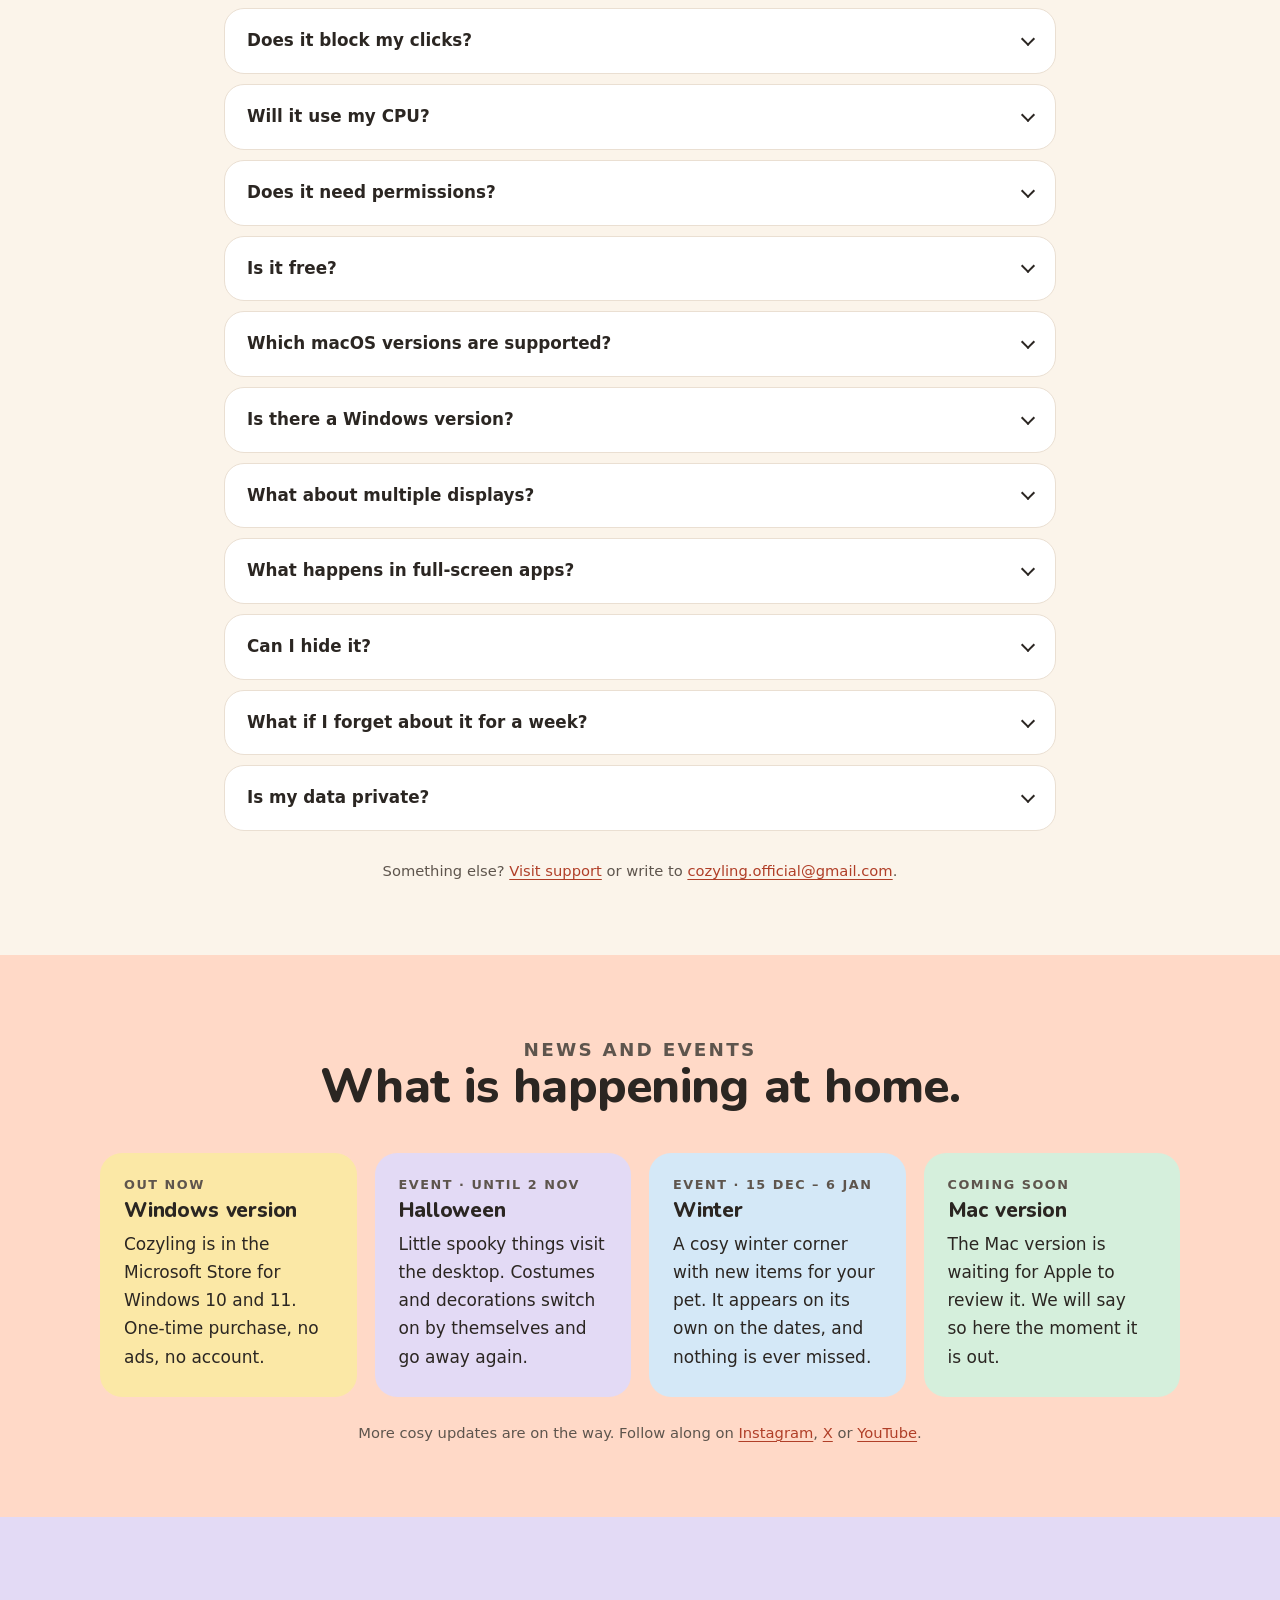
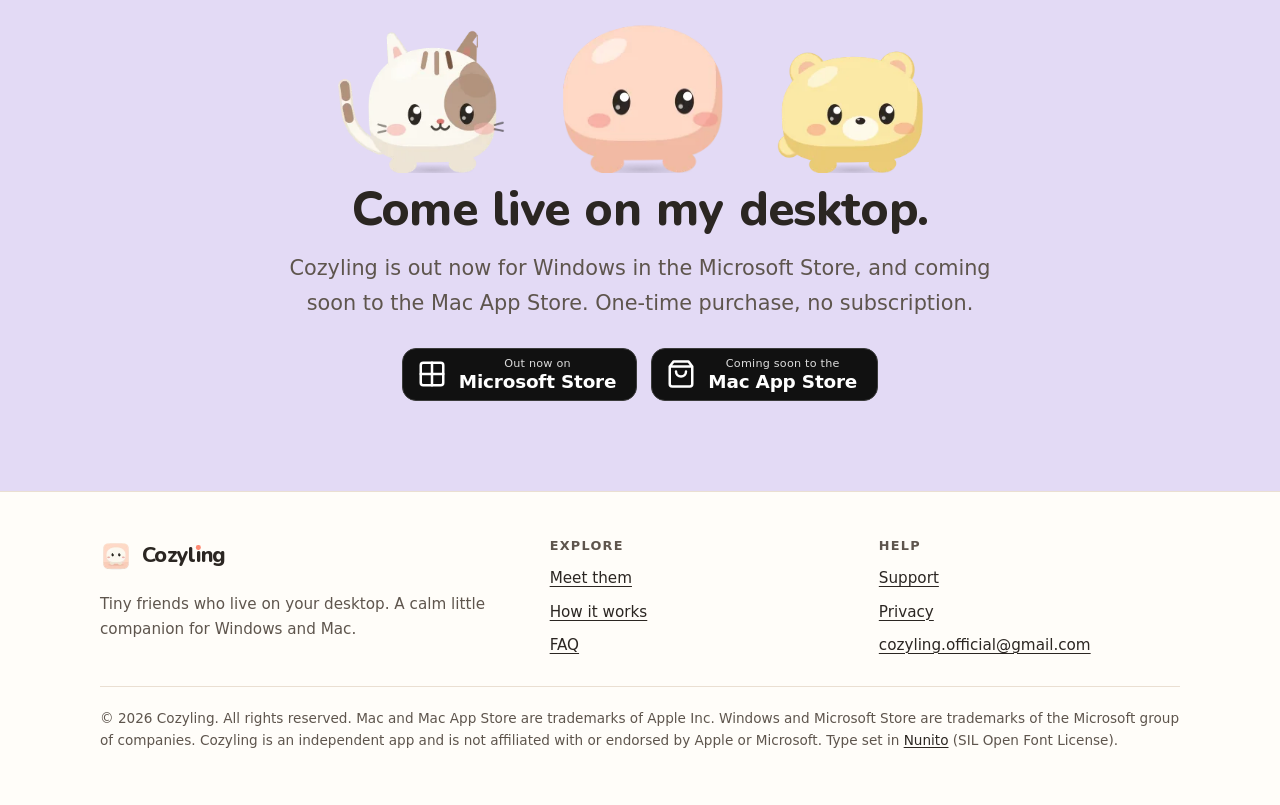
==== commit dea02cac: "Site: support email is now cozyling.official@gmail.com Co-Authored-By: Claude Sonnet 5.5 <noreply@an" ====
--- a/index.html
+++ b/index.html
@@ -205,7 +205,7 @@
   <div class="wrap">
     <div class="head-block center"><p class="eyebrow">Questions</p><h2>Good questions.</h2></div>
     <div class="faq"><details><summary>Does it block my clicks?</summary><div class="ans"><p>No. Clicks pass straight through to the apps underneath. The only places that catch them are the pet&#x27;s own painted pixels and the little things you can pick up, like toys and furniture. It never steals keyboard focus either.</p></div></details><details><summary>Will it use my CPU?</summary><div class="ans"><p>Hardly any. Cozyling draws at full speed only while something is moving. When your friend is idle or asleep it slows right down, and it draws nothing while hidden or while a full-screen app is in front.</p></div></details><details><summary>Does it need permissions?</summary><div class="ans"><p>No. There is no Accessibility, Screen Recording or Input Monitoring request, and no pop-ups asking for access. To walk along your windows it reads only their public position and size, never their titles or what is inside them.</p></div></details><details><summary>Is it free?</summary><div class="ans"><p>It is a one-time purchase from the Microsoft Store (Windows) or, soon, the Mac App Store. No subscription, no ads, no account, and nothing you have to keep paying to keep your friend.</p></div></details><details><summary>Which macOS versions are supported?</summary><div class="ans"><p>macOS 13 or later: Ventura and newer, on Apple silicon and Intel Macs.</p></div></details><details><summary>Is there a Windows version?</summary><div class="ans"><p>Yes. Cozyling for Windows 10 and 11 is out now in the Microsoft Store. The Mac version is coming soon to the Mac App Store.</p></div></details><details><summary>What about multiple displays?</summary><div class="ans"><p>Cozyling knows about every display you have connected, so your friend can live wherever your windows are.</p></div></details><details><summary>What happens in full-screen apps?</summary><div class="ans"><p>By default your friend steps out of the way and stops drawing while a full-screen app is active. You can change that in Settings.</p></div></details><details><summary>Can I hide it?</summary><div class="ans"><p>Any time. The menu bar icon lets you hide, pause or quit in one click. Launch at login is optional and off until you switch it on.</p></div></details><details><summary>What if I forget about it for a week?</summary><div class="ans"><p>Nothing bad happens, ever. There is no death, no guilt and no game over. If its needs run low your friend just looks sleepy or a little sad, and a snack fixes everything.</p></div></details><details><summary>Is my data private?</summary><div class="ans"><p>Completely. The app has no network access, no analytics and no account. Everything it remembers stays on your Mac.</p></div></details></div>
-    <p class="fine" style="text-align:center;margin-top:28px">Something else? <a href="support.html">Visit support</a> or write to <a href="mailto:ianshinvl@gmail.com">ianshinvl@gmail.com</a>.</p>
+    <p class="fine" style="text-align:center;margin-top:28px">Something else? <a href="support.html">Visit support</a> or write to <a href="mailto:cozyling.official@gmail.com">cozyling.official@gmail.com</a>.</p>
   </div>
 </section>
 
@@ -238,7 +238,7 @@
       <p style="margin-top:12px;max-width:26em">Tiny friends who live on your desktop. A calm little companion for Windows and Mac.</p>
     </div>
     <nav aria-label="Footer"><h4>Explore</h4><ul><li><a href="index.html#meet">Meet them</a></li><li><a href="index.html#how">How it works</a></li><li><a href="index.html#faq">FAQ</a></li></ul></nav>
-    <nav aria-label="Support"><h4>Help</h4><ul><li><a href="support.html">Support</a></li><li><a href="privacy.html">Privacy</a></li><li><a href="mailto:ianshinvl@gmail.com">ianshinvl@gmail.com</a></li></ul></nav>
+    <nav aria-label="Support"><h4>Help</h4><ul><li><a href="support.html">Support</a></li><li><a href="privacy.html">Privacy</a></li><li><a href="mailto:cozyling.official@gmail.com">cozyling.official@gmail.com</a></li></ul></nav>
     <p class="legal">&copy; 2026 Cozyling. All rights reserved. Mac and Mac App Store are trademarks of Apple Inc. Windows and Microsoft Store are trademarks of the Microsoft group of companies. Cozyling is an independent app and is not affiliated with or endorsed by Apple or Microsoft. Type set in <a href="fonts/OFL.txt">Nunito</a> (SIL Open Font License).</p>
   </div>
 </footer>
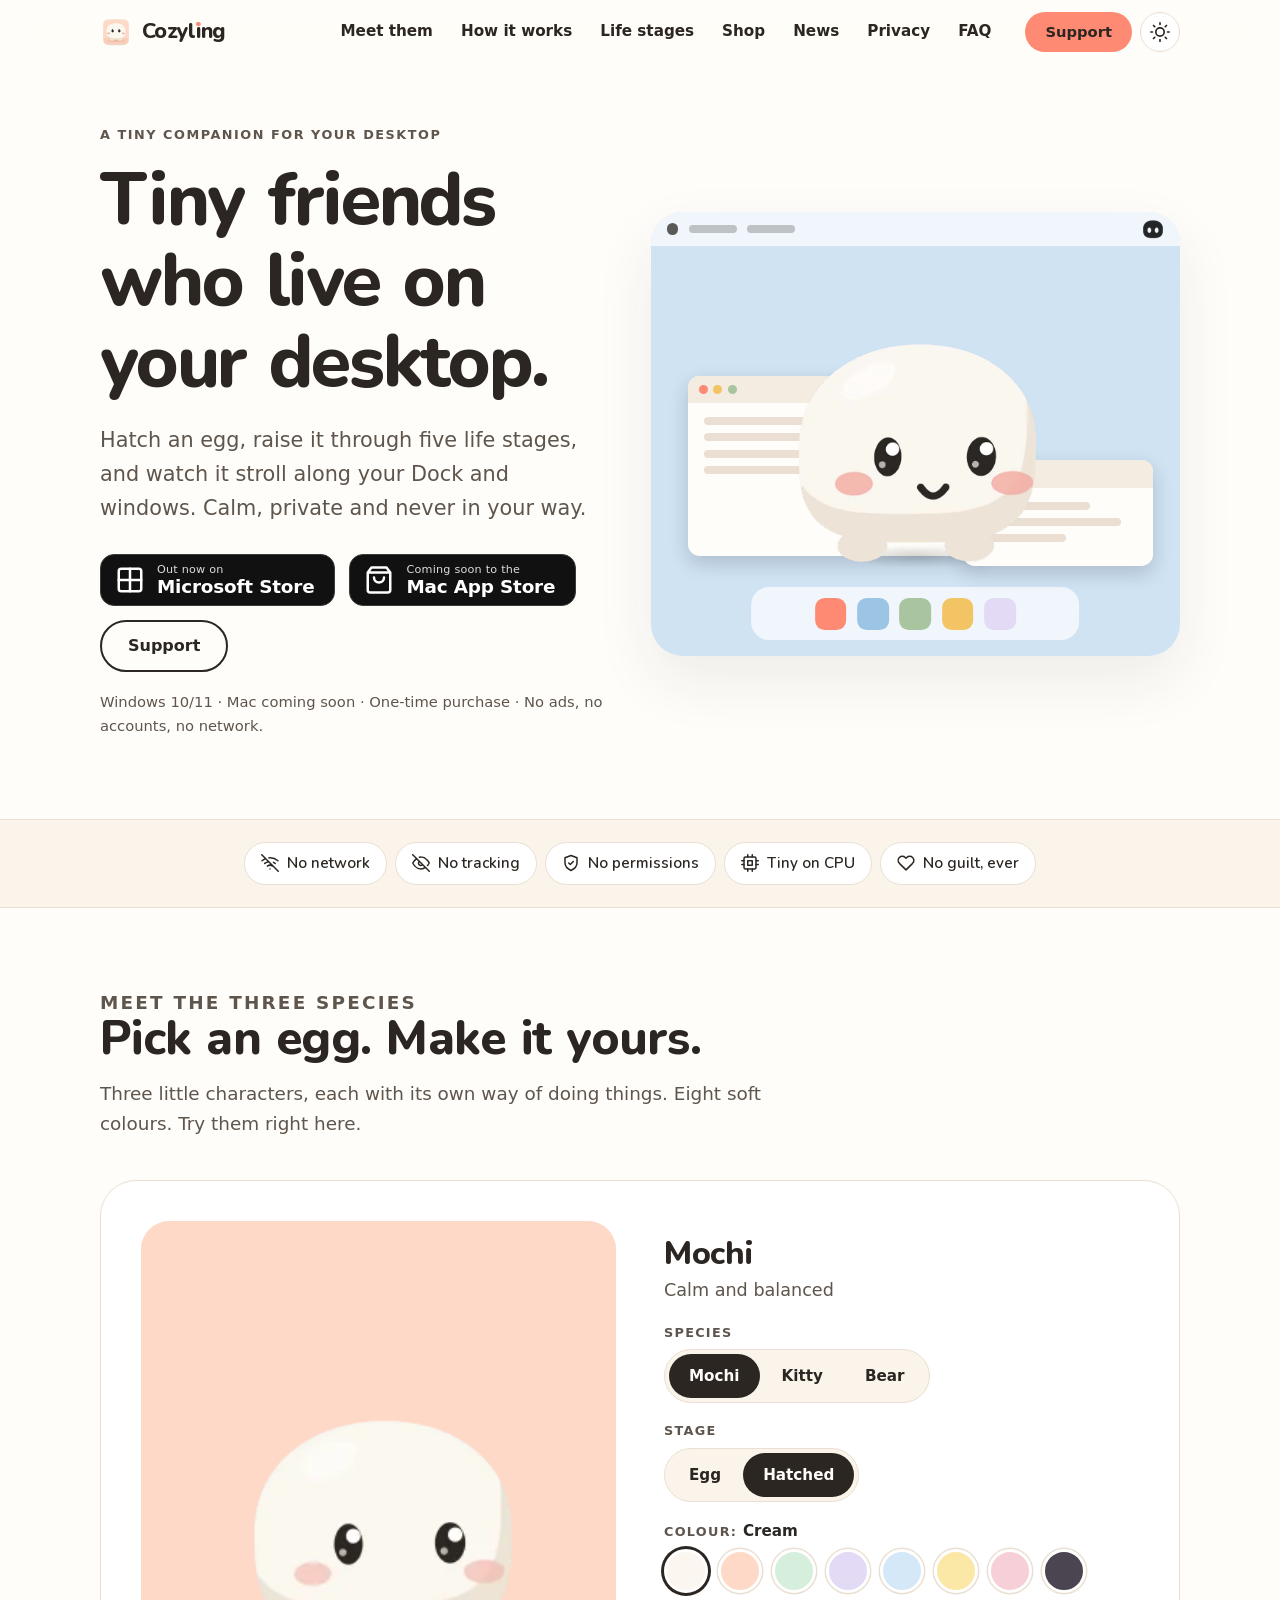
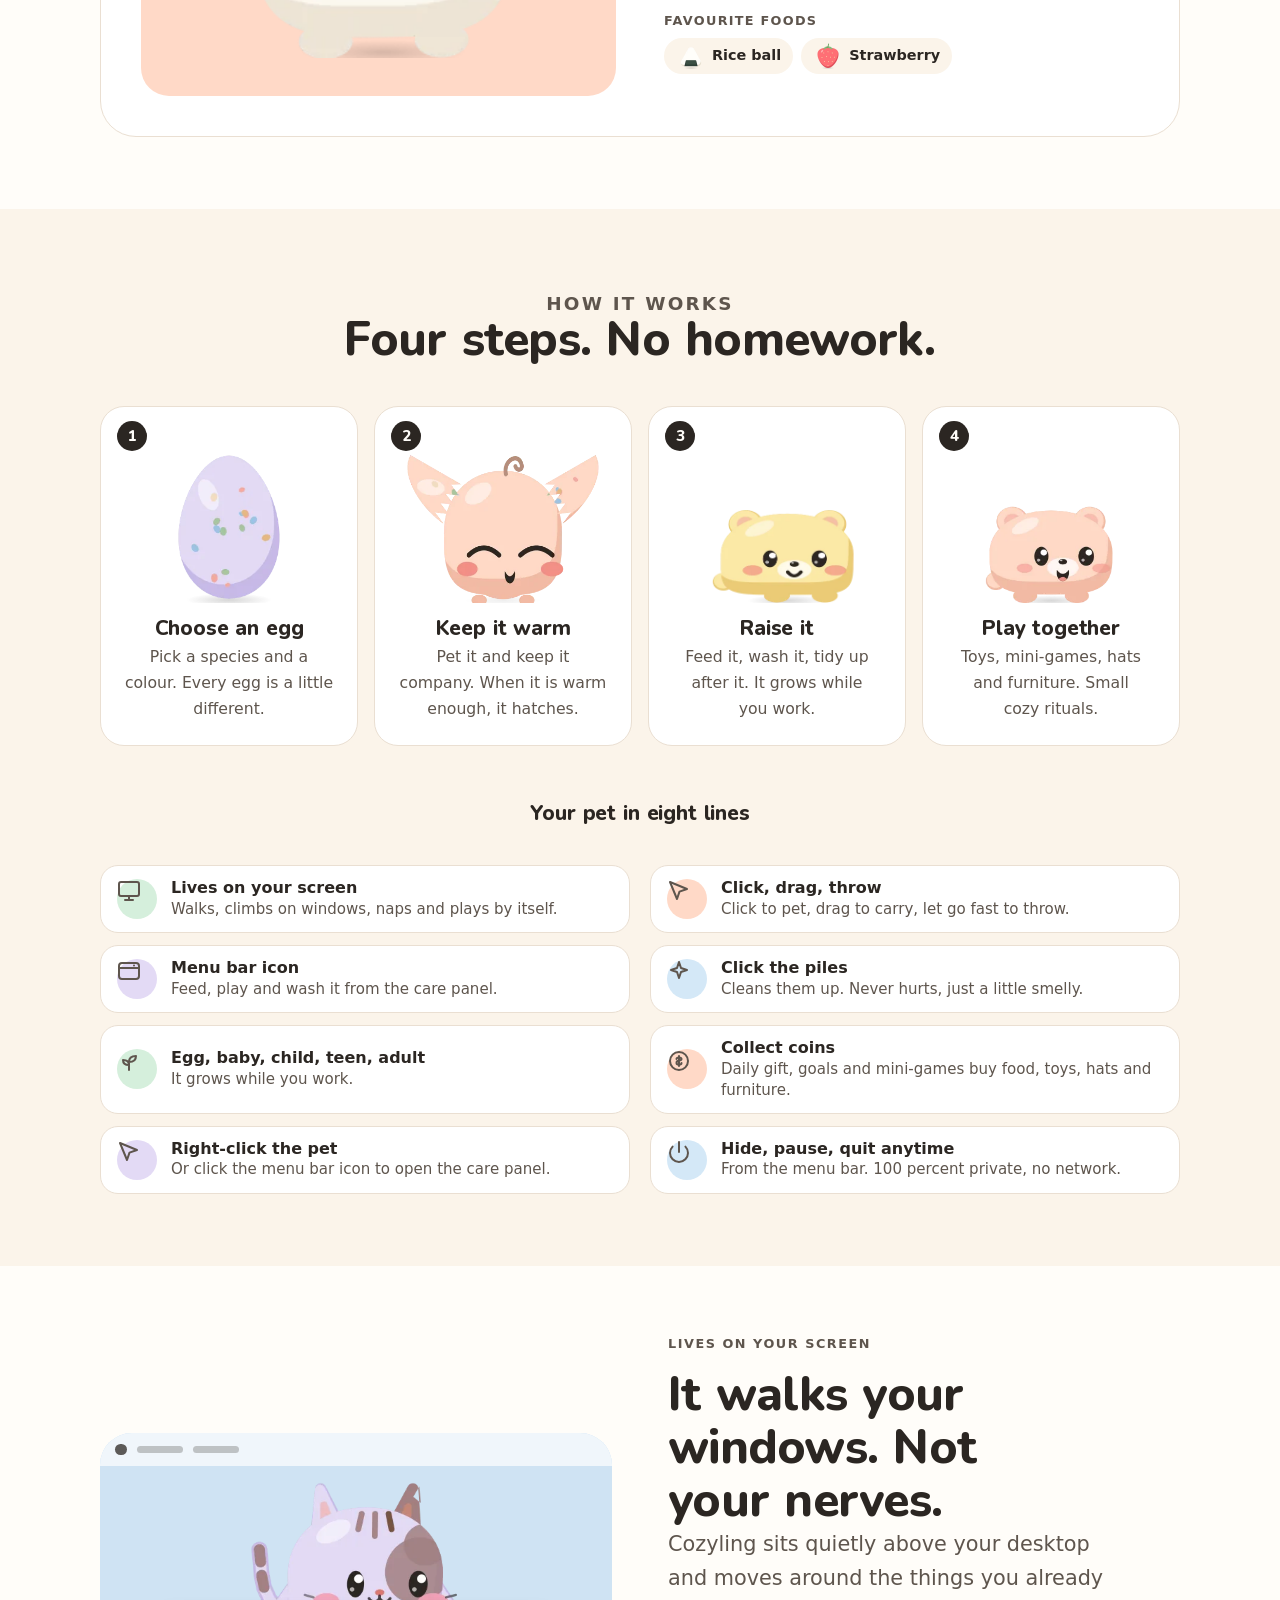
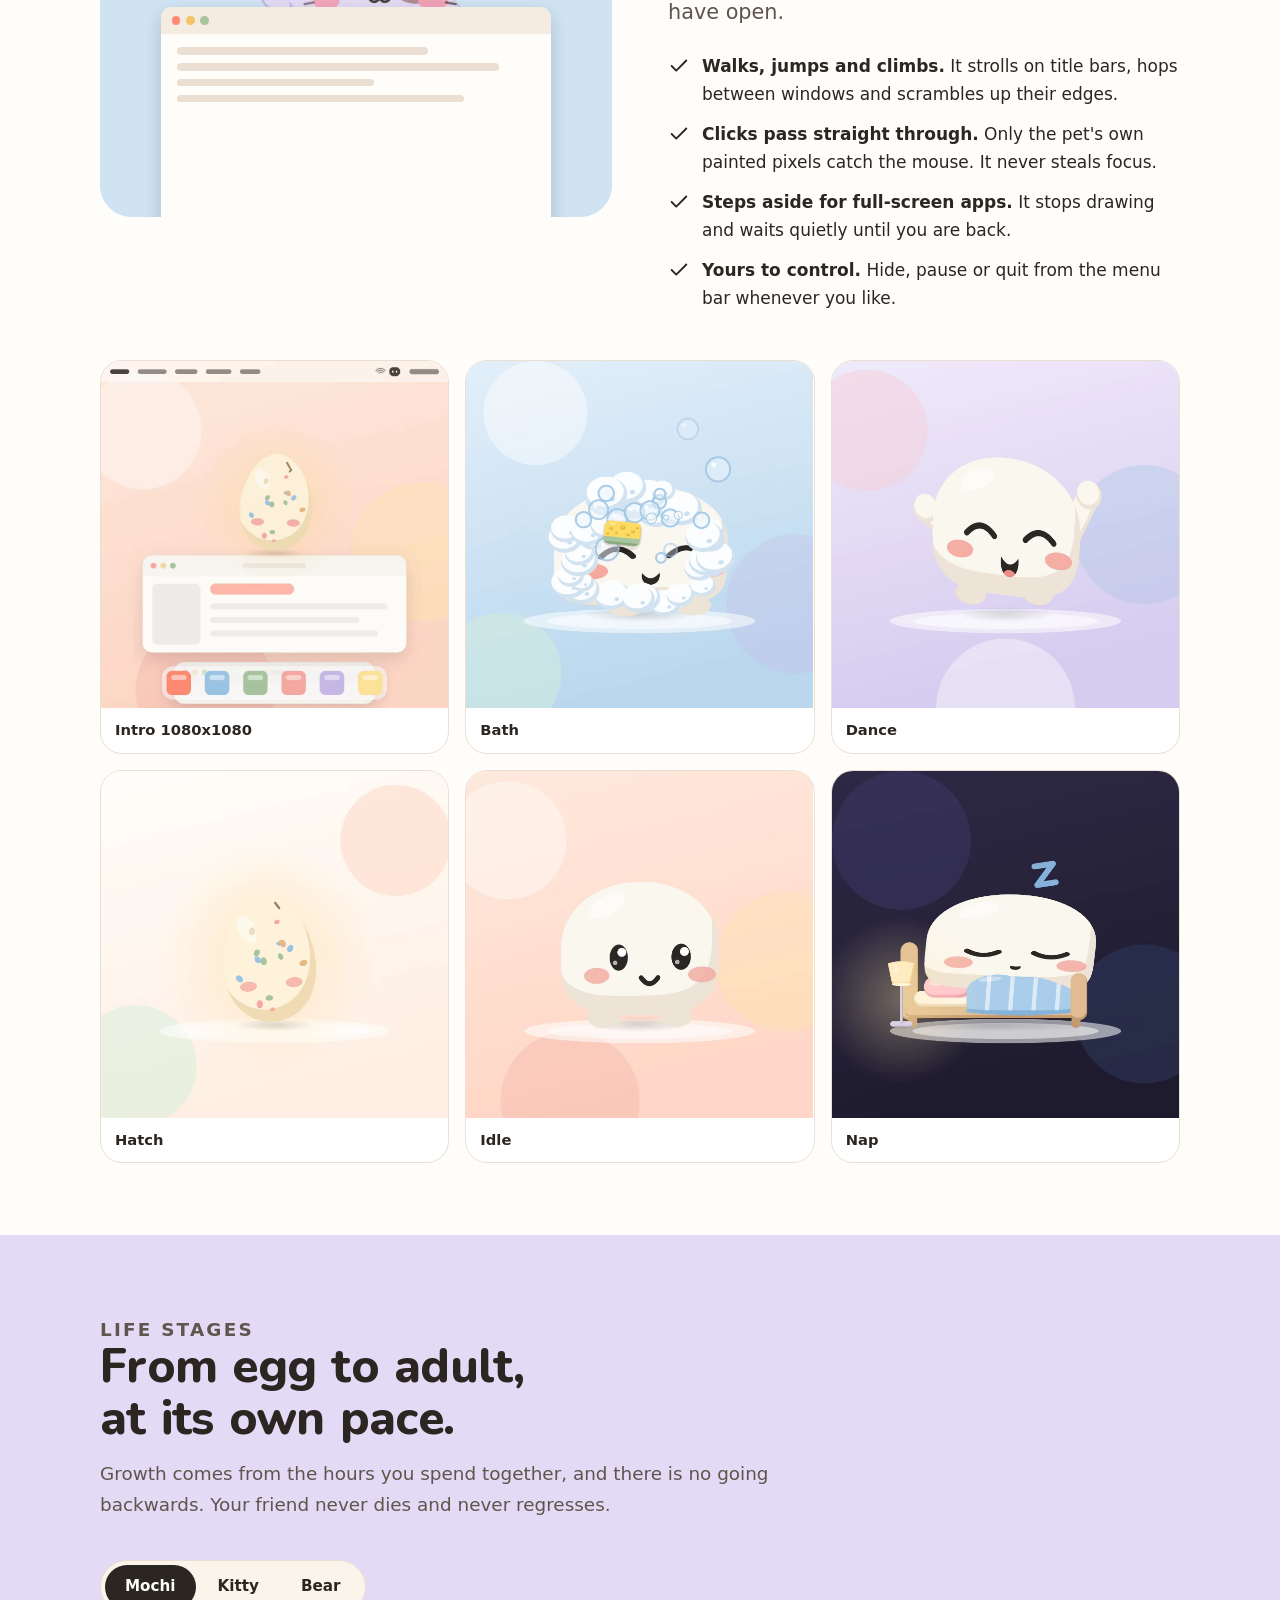
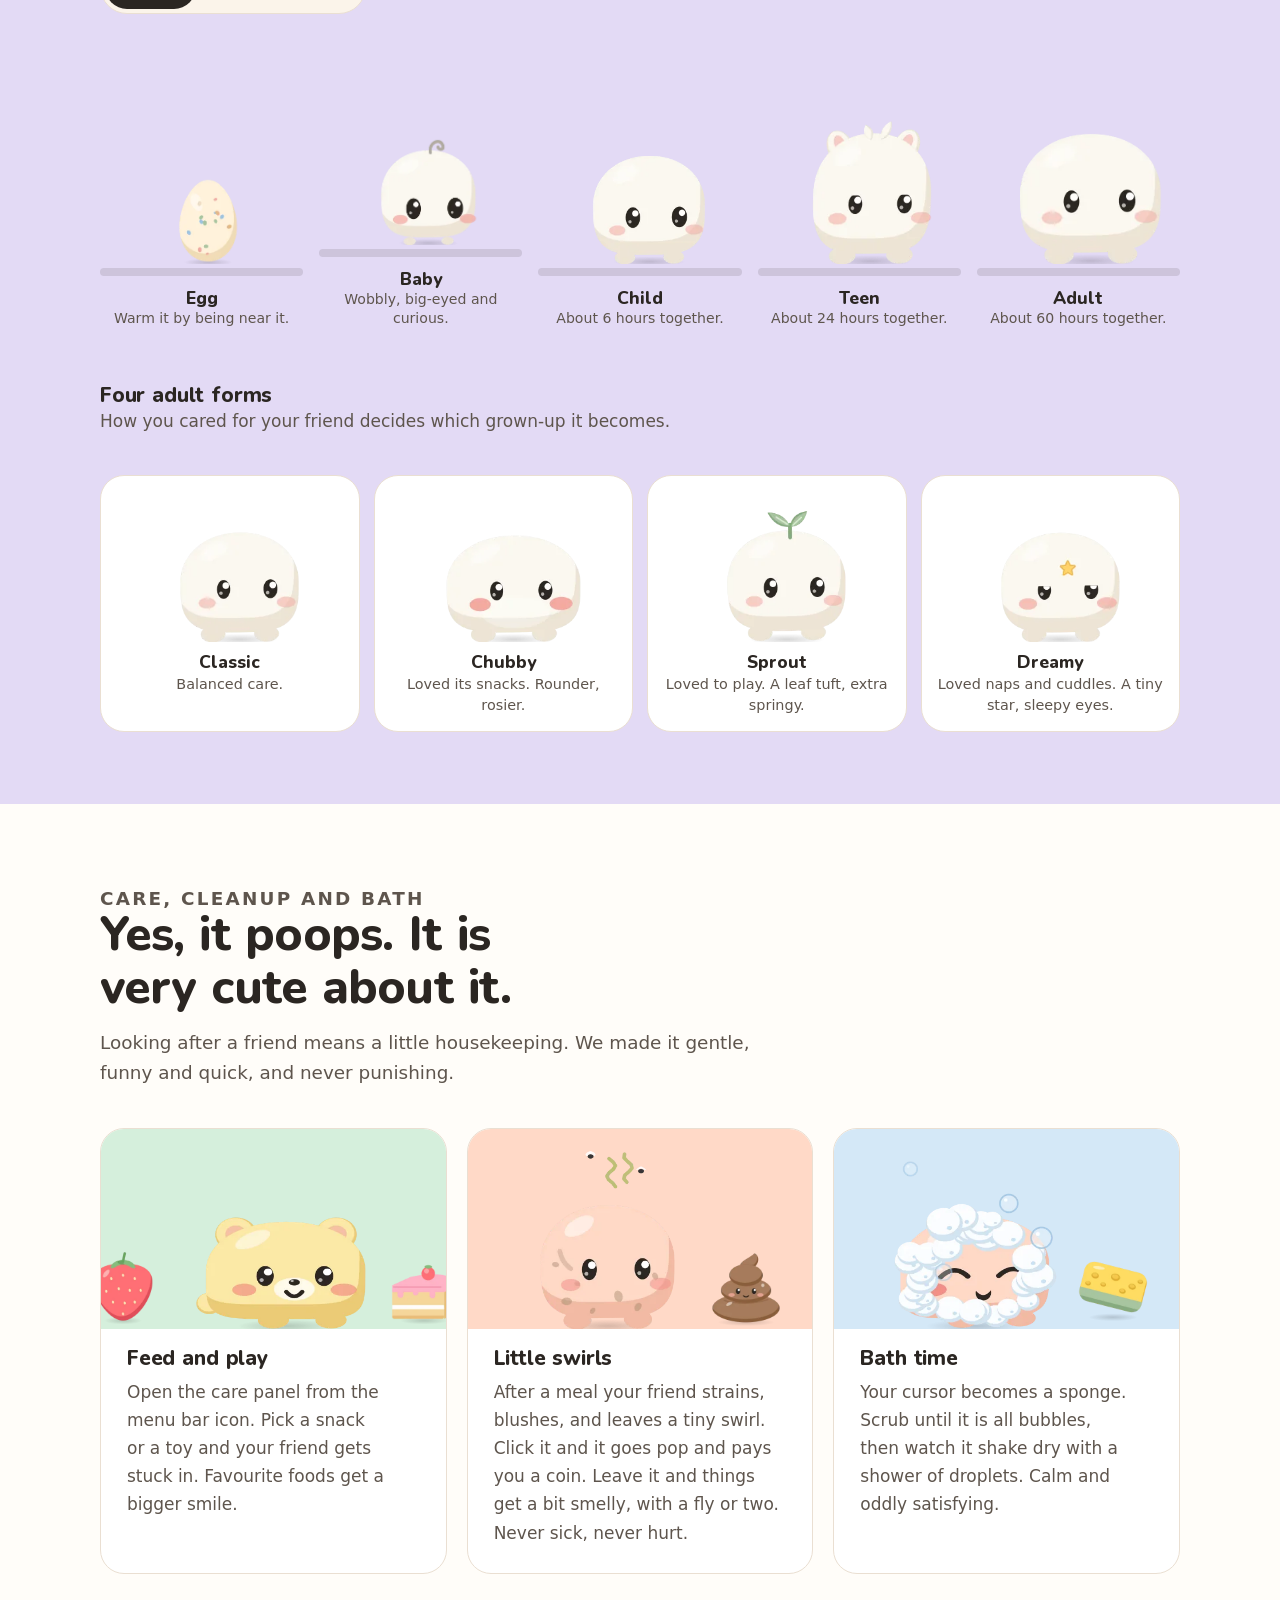
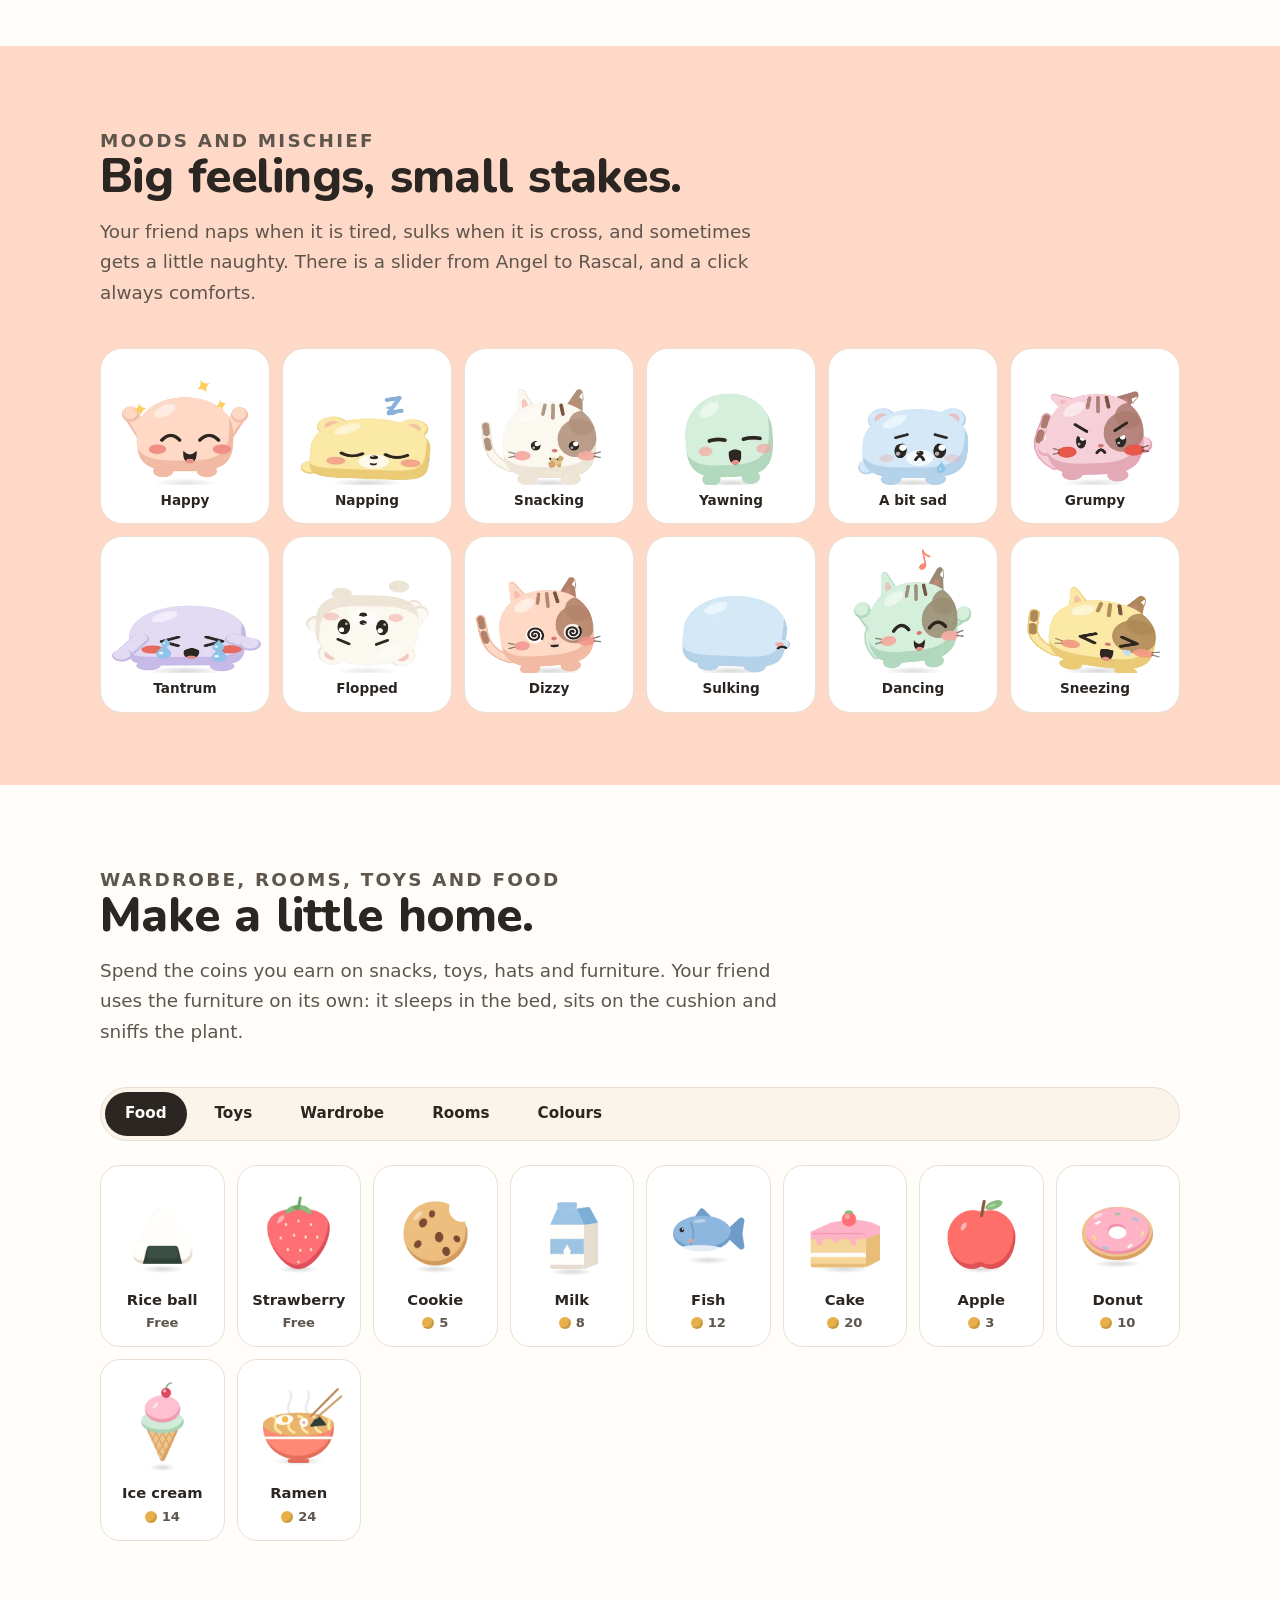
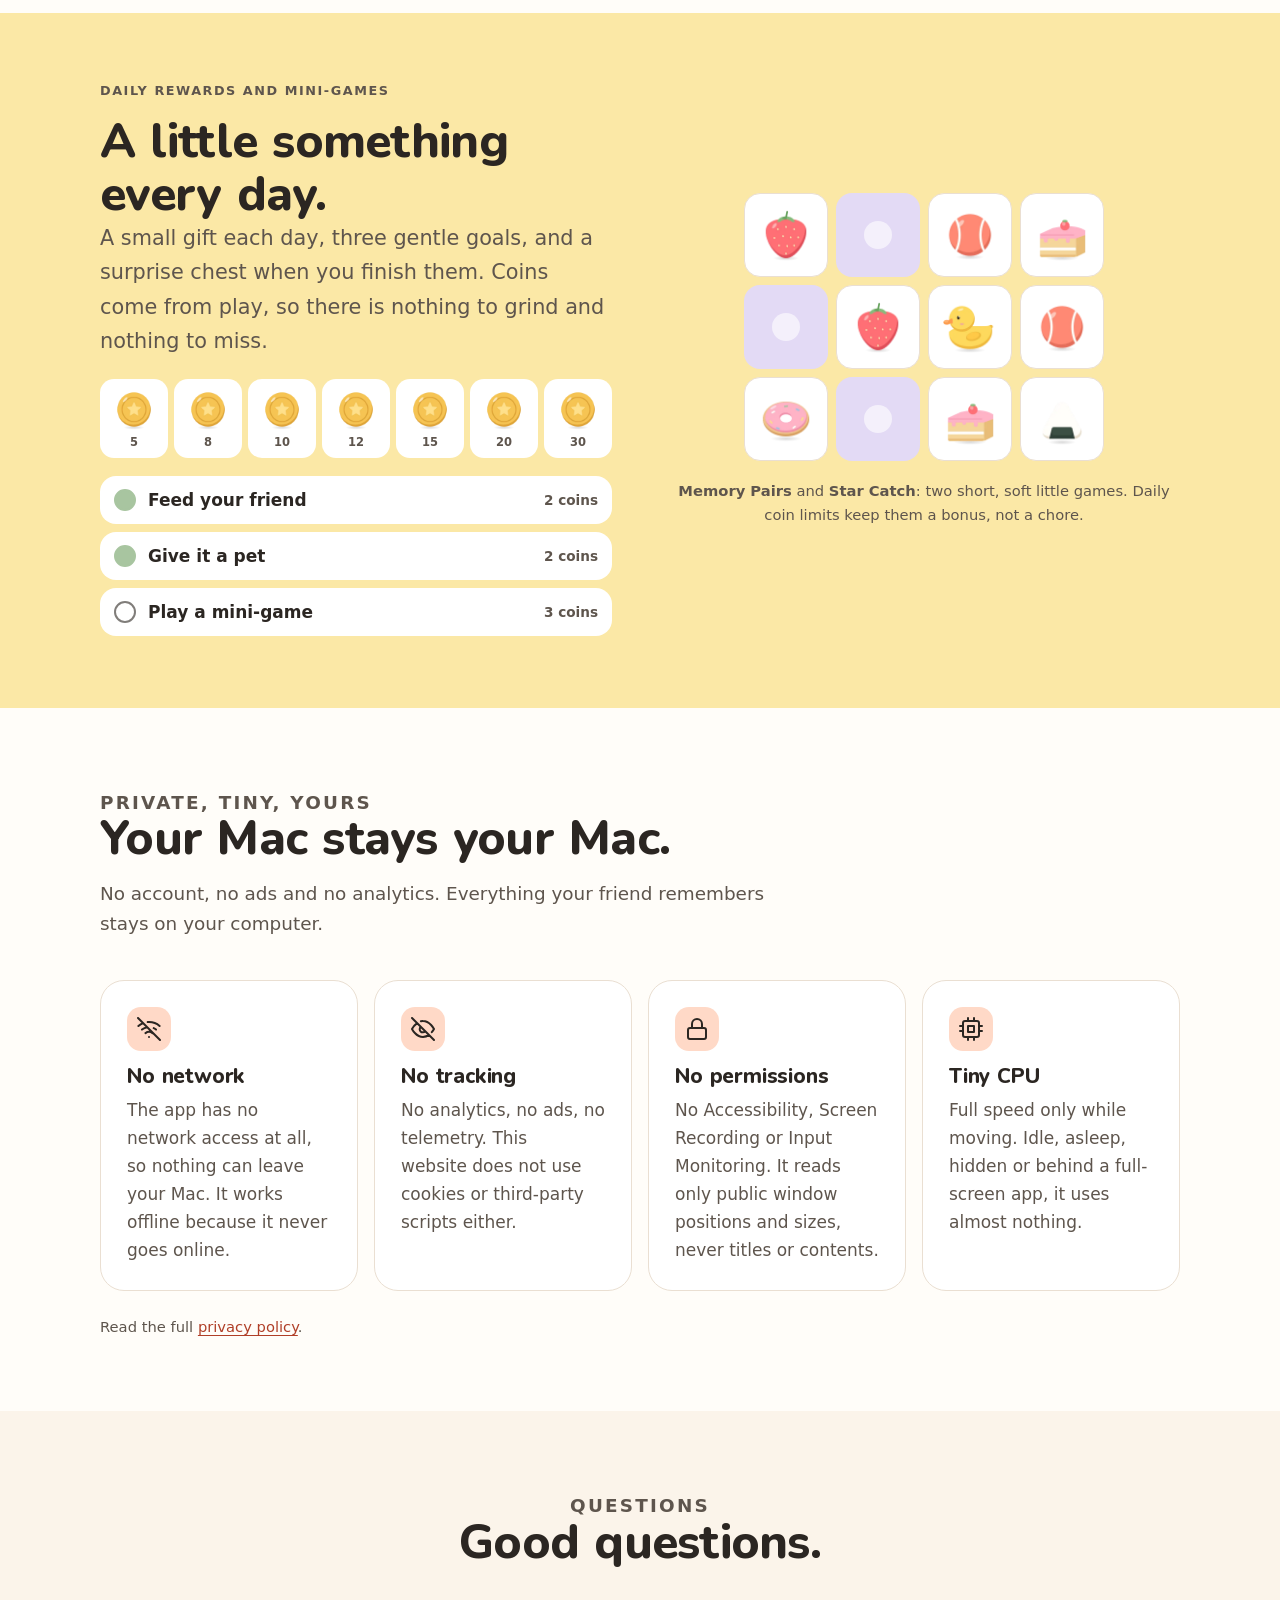
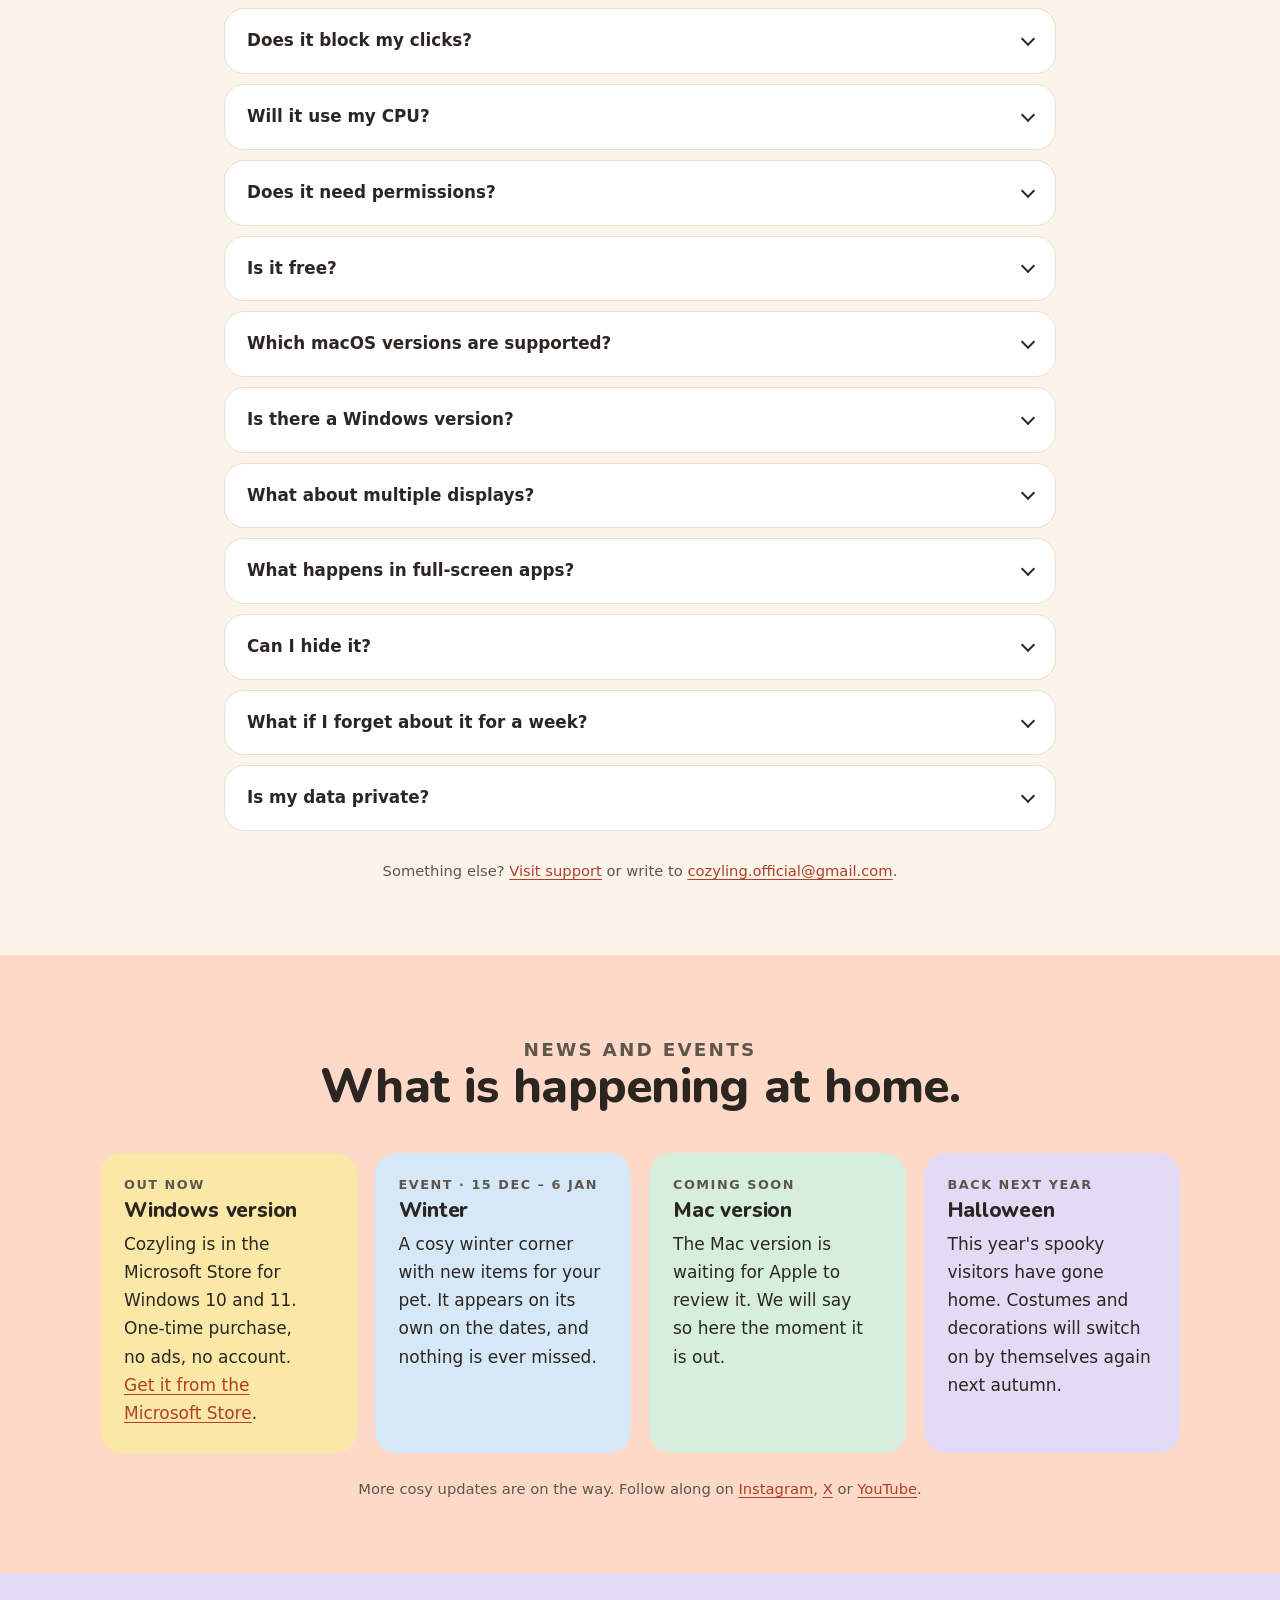
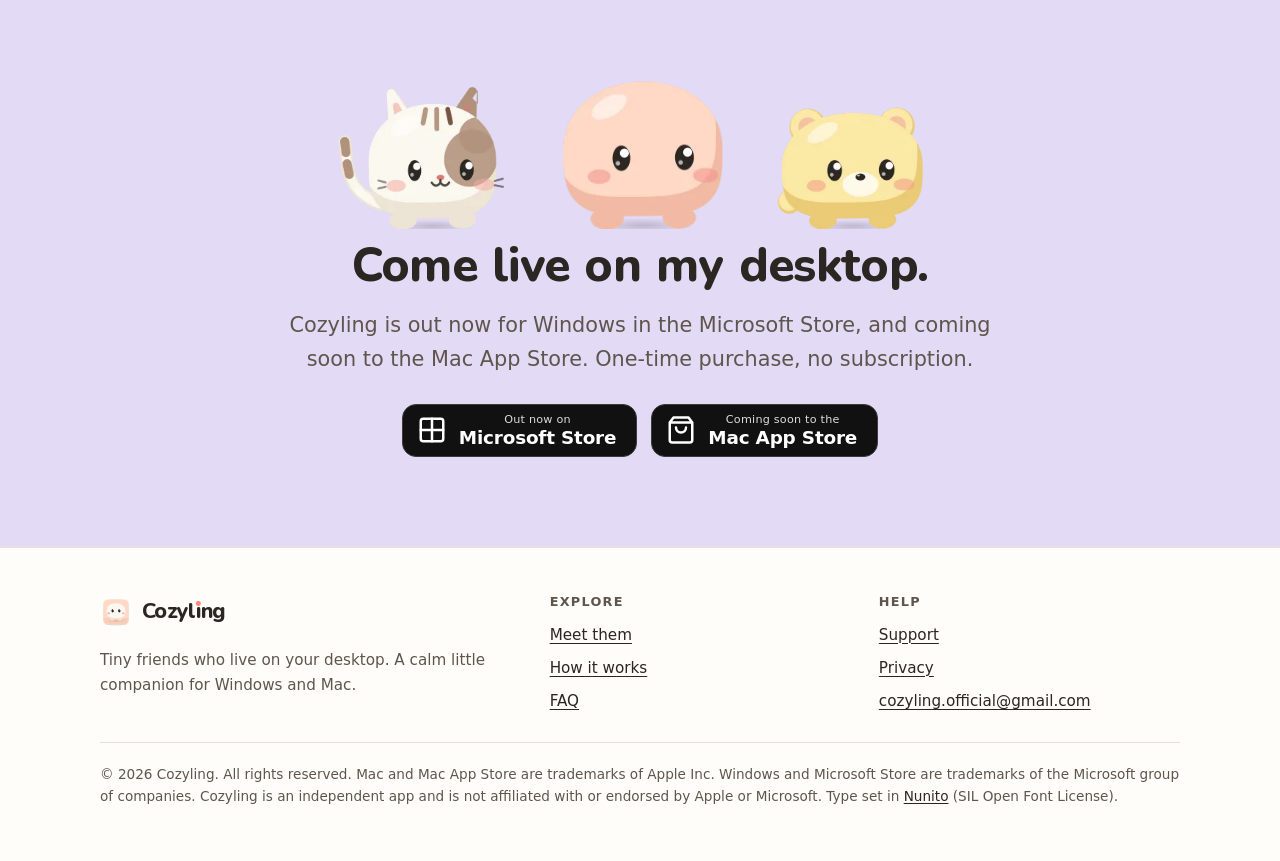
==== commit 4719f3e4: "Site: Halloween ended (Back next year), Store link on Windows news card, privacy meta covers Windows" ====
--- a/index.html
+++ b/index.html
@@ -214,7 +214,7 @@
   <div class="wrap">
     <div class="head-block center"><p class="eyebrow">News and events</p><h2>What is happening at home.</h2></div>
     <div style="display:grid;grid-template-columns:repeat(auto-fit,minmax(250px,1fr));gap:18px;margin-top:28px">
-<div style="background:var(--butter);border-radius:22px;padding:26px 24px;text-align:left"><p class="eyebrow" style="margin:0 0 8px">Out now</p><h3 style="margin:0 0 8px">Windows version</h3><p style="margin:0">Cozyling is in the Microsoft Store for Windows 10 and 11. One-time purchase, no ads, no account.</p></div><div style="background:var(--lav);border-radius:22px;padding:26px 24px;text-align:left"><p class="eyebrow" style="margin:0 0 8px">Event · until 2 Nov</p><h3 style="margin:0 0 8px">Halloween</h3><p style="margin:0">Little spooky things visit the desktop. Costumes and decorations switch on by themselves and go away again.</p></div><div style="background:var(--sky);border-radius:22px;padding:26px 24px;text-align:left"><p class="eyebrow" style="margin:0 0 8px">Event · 15 Dec – 6 Jan</p><h3 style="margin:0 0 8px">Winter</h3><p style="margin:0">A cosy winter corner with new items for your pet. It appears on its own on the dates, and nothing is ever missed.</p></div><div style="background:var(--mint);border-radius:22px;padding:26px 24px;text-align:left"><p class="eyebrow" style="margin:0 0 8px">Coming soon</p><h3 style="margin:0 0 8px">Mac version</h3><p style="margin:0">The Mac version is waiting for Apple to review it. We will say so here the moment it is out.</p></div>
+<div style="background:var(--butter);border-radius:22px;padding:26px 24px;text-align:left"><p class="eyebrow" style="margin:0 0 8px">Out now</p><h3 style="margin:0 0 8px">Windows version</h3><p style="margin:0">Cozyling is in the Microsoft Store for Windows 10 and 11. One-time purchase, no ads, no account. <a href="https://apps.microsoft.com/detail/9plnmm74v230">Get it from the Microsoft Store</a>.</p></div><div style="background:var(--sky);border-radius:22px;padding:26px 24px;text-align:left"><p class="eyebrow" style="margin:0 0 8px">Event · 15 Dec – 6 Jan</p><h3 style="margin:0 0 8px">Winter</h3><p style="margin:0">A cosy winter corner with new items for your pet. It appears on its own on the dates, and nothing is ever missed.</p></div><div style="background:var(--mint);border-radius:22px;padding:26px 24px;text-align:left"><p class="eyebrow" style="margin:0 0 8px">Coming soon</p><h3 style="margin:0 0 8px">Mac version</h3><p style="margin:0">The Mac version is waiting for Apple to review it. We will say so here the moment it is out.</p></div><div style="background:var(--lav);border-radius:22px;padding:26px 24px;text-align:left"><p class="eyebrow" style="margin:0 0 8px">Back next year</p><h3 style="margin:0 0 8px">Halloween</h3><p style="margin:0">This year's spooky visitors have gone home. Costumes and decorations will switch on by themselves again next autumn.</p></div>
     </div>
     <p class="fine" style="text-align:center;margin-top:24px">More cosy updates are on the way. Follow along on <a href="https://www.instagram.com/cozyling.official/">Instagram</a>, <a href="https://x.com/CozylingApp">X</a> or <a href="https://www.youtube.com/@Cozylingdesktoppet">YouTube</a>.</p>
   </div>
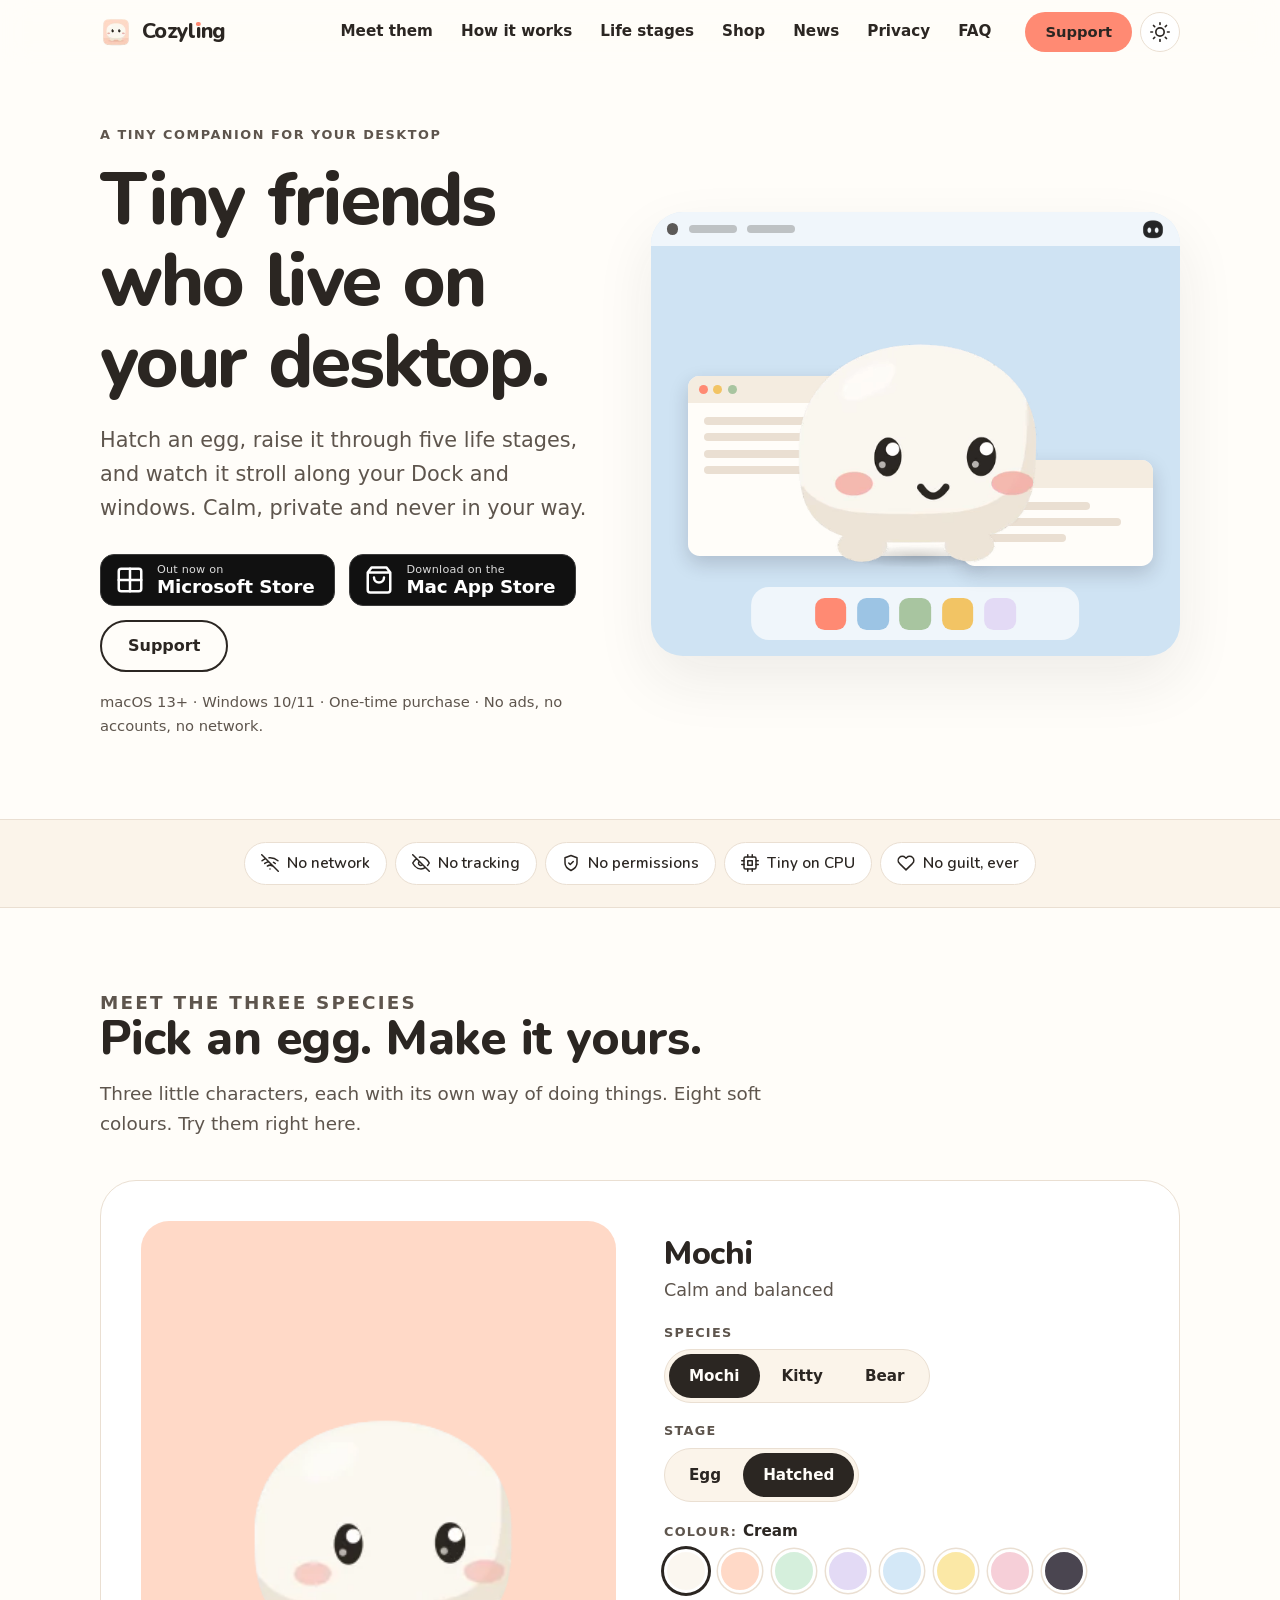
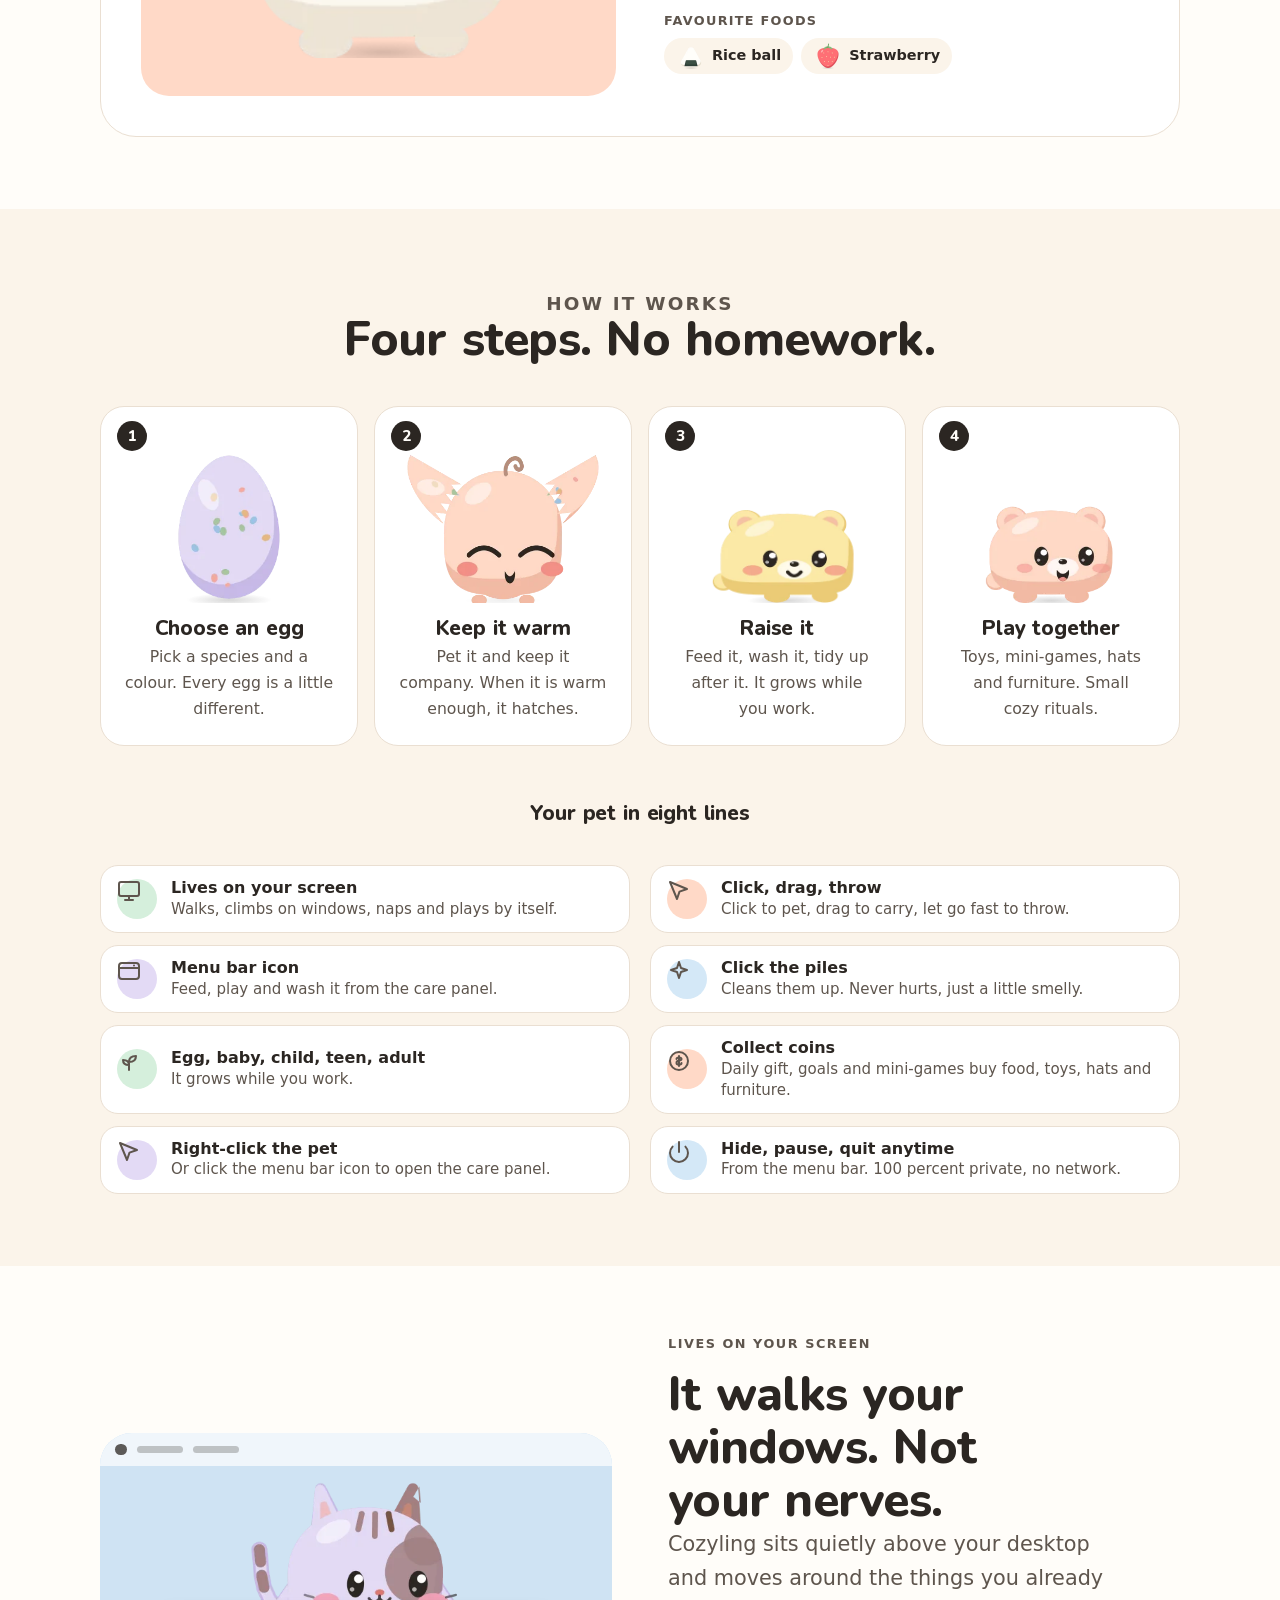
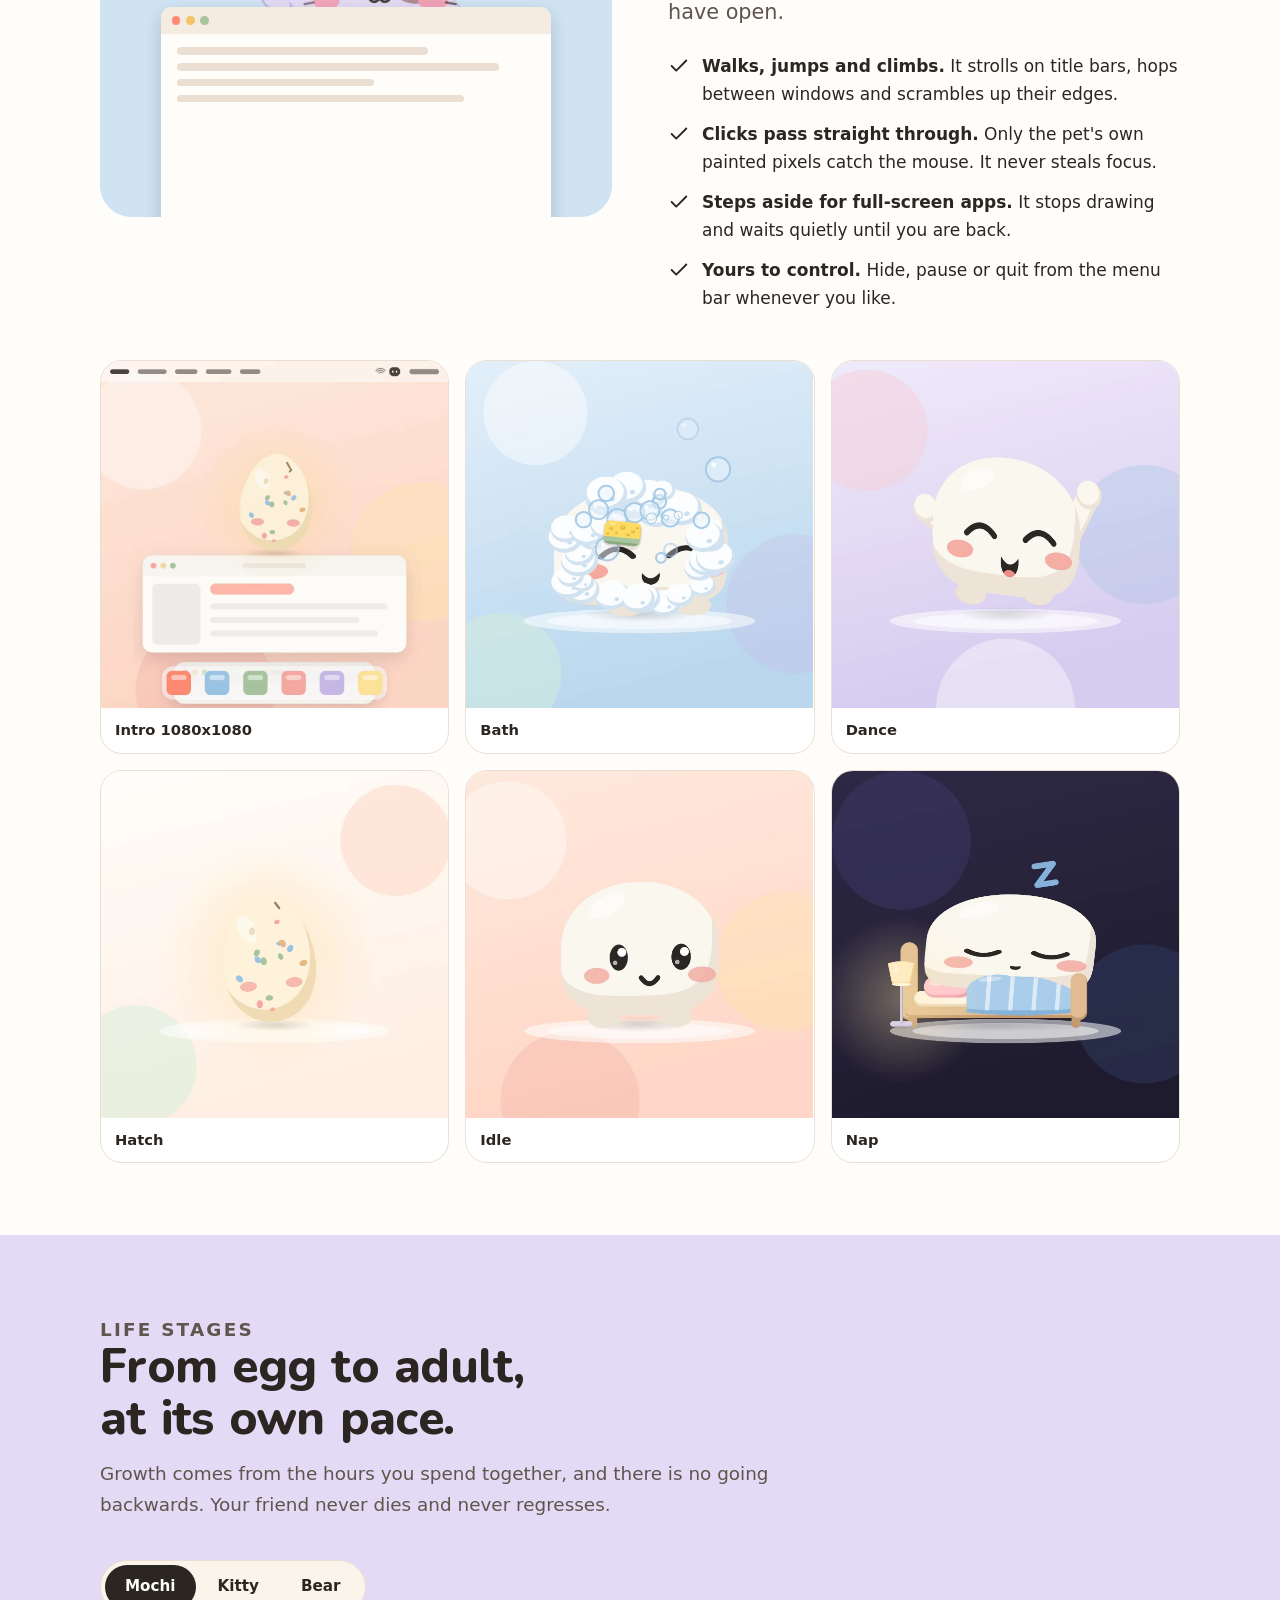
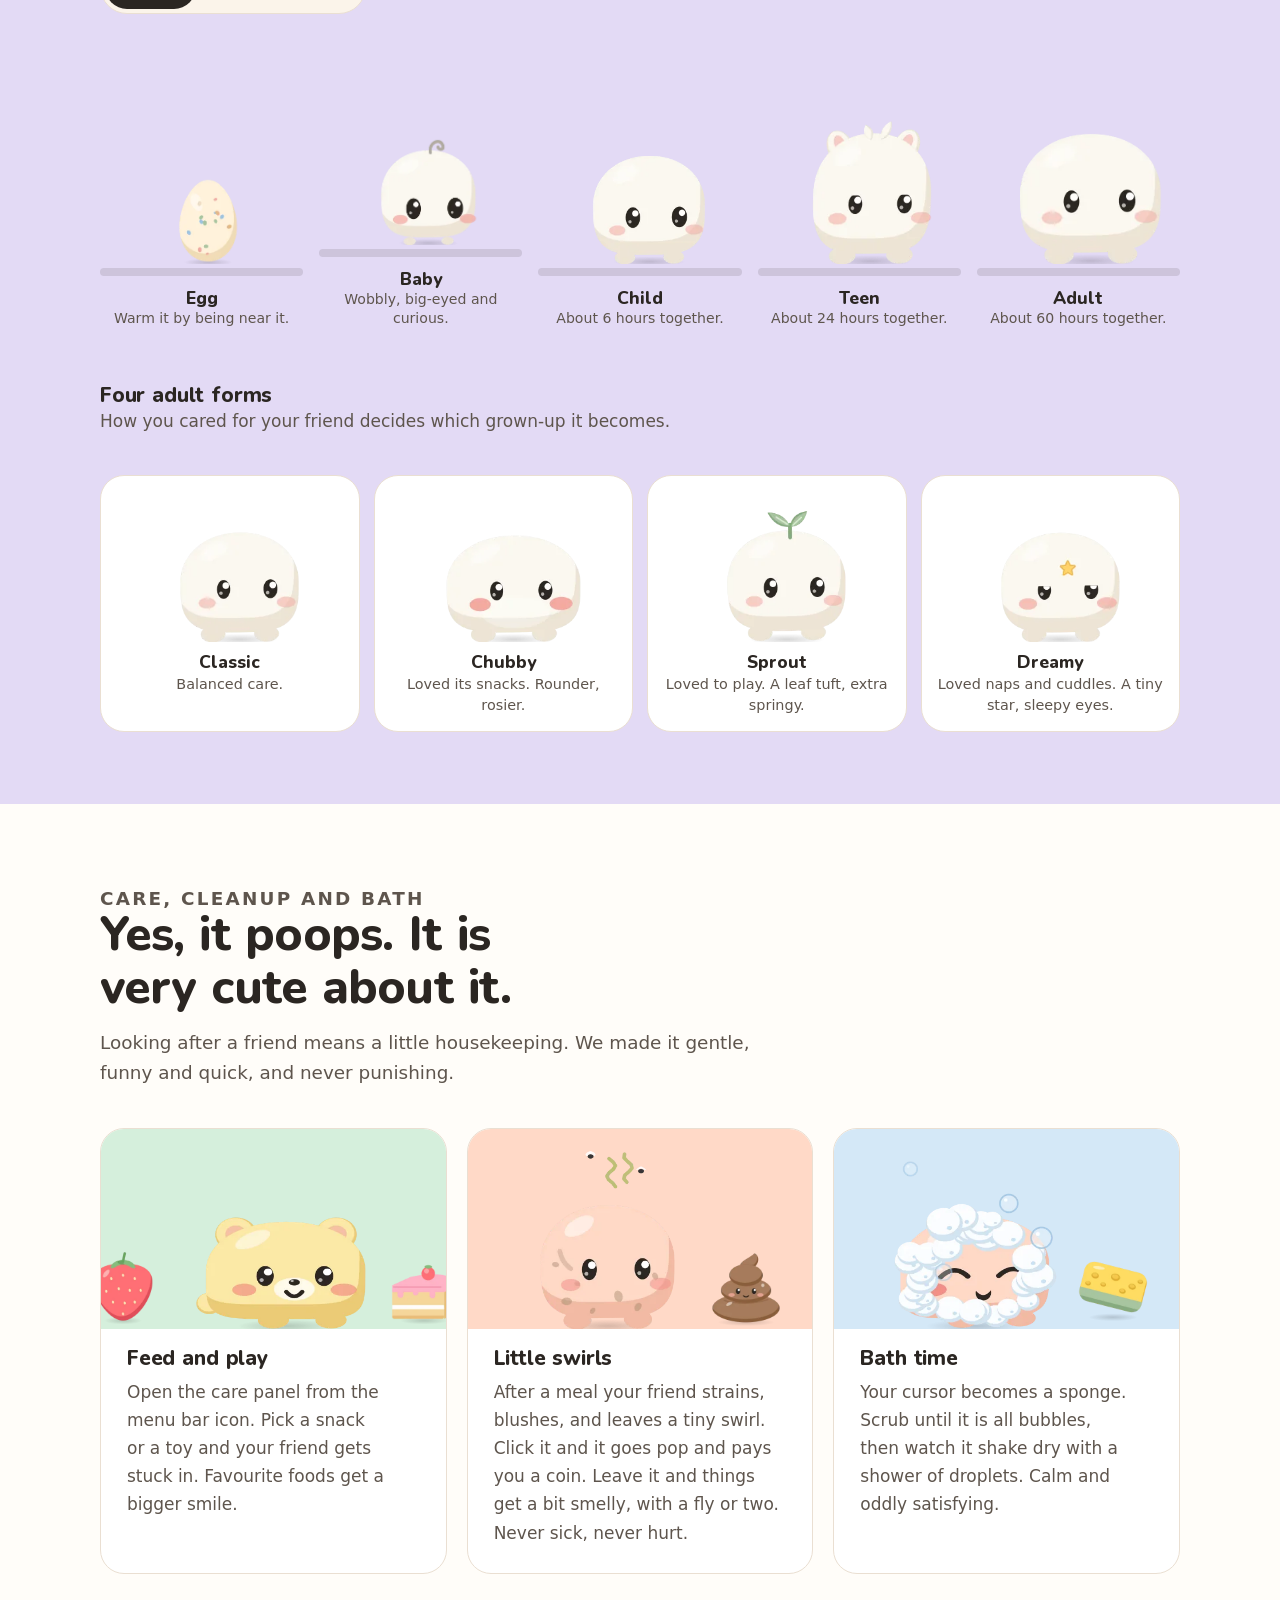
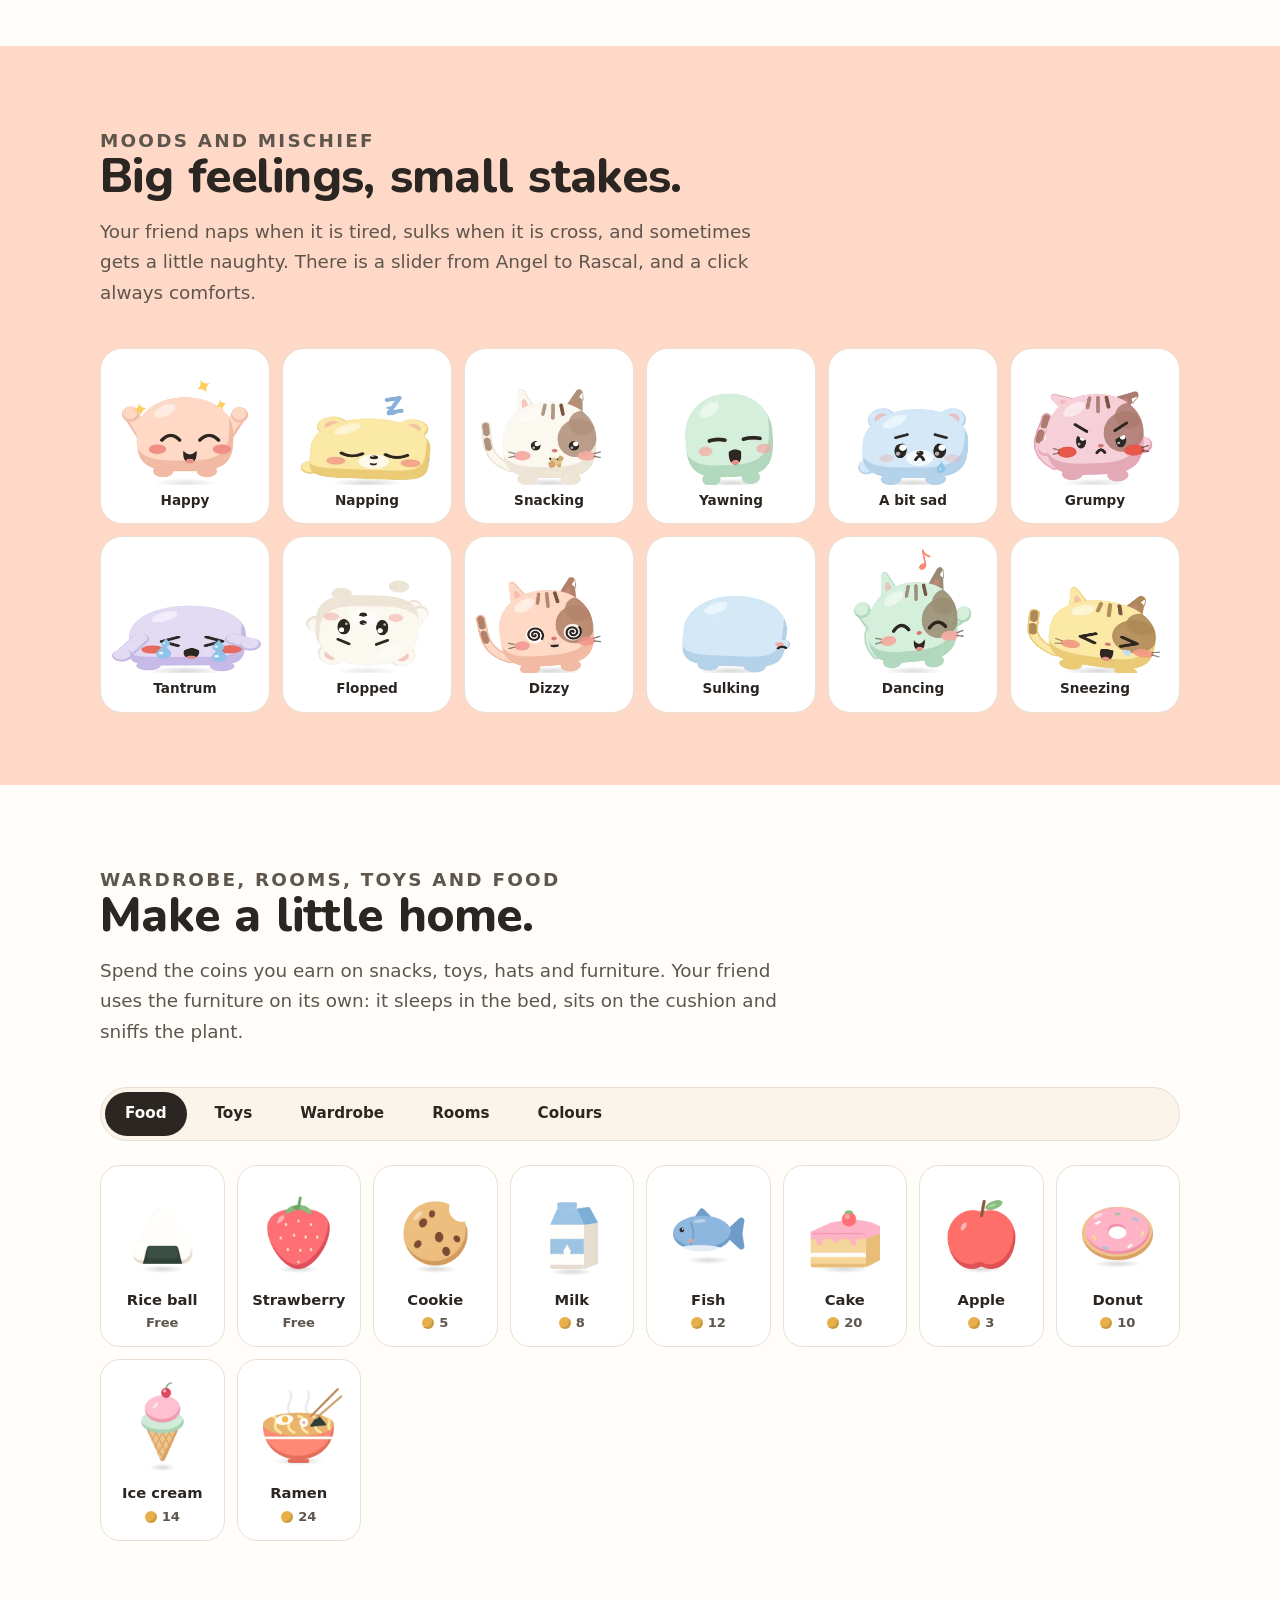
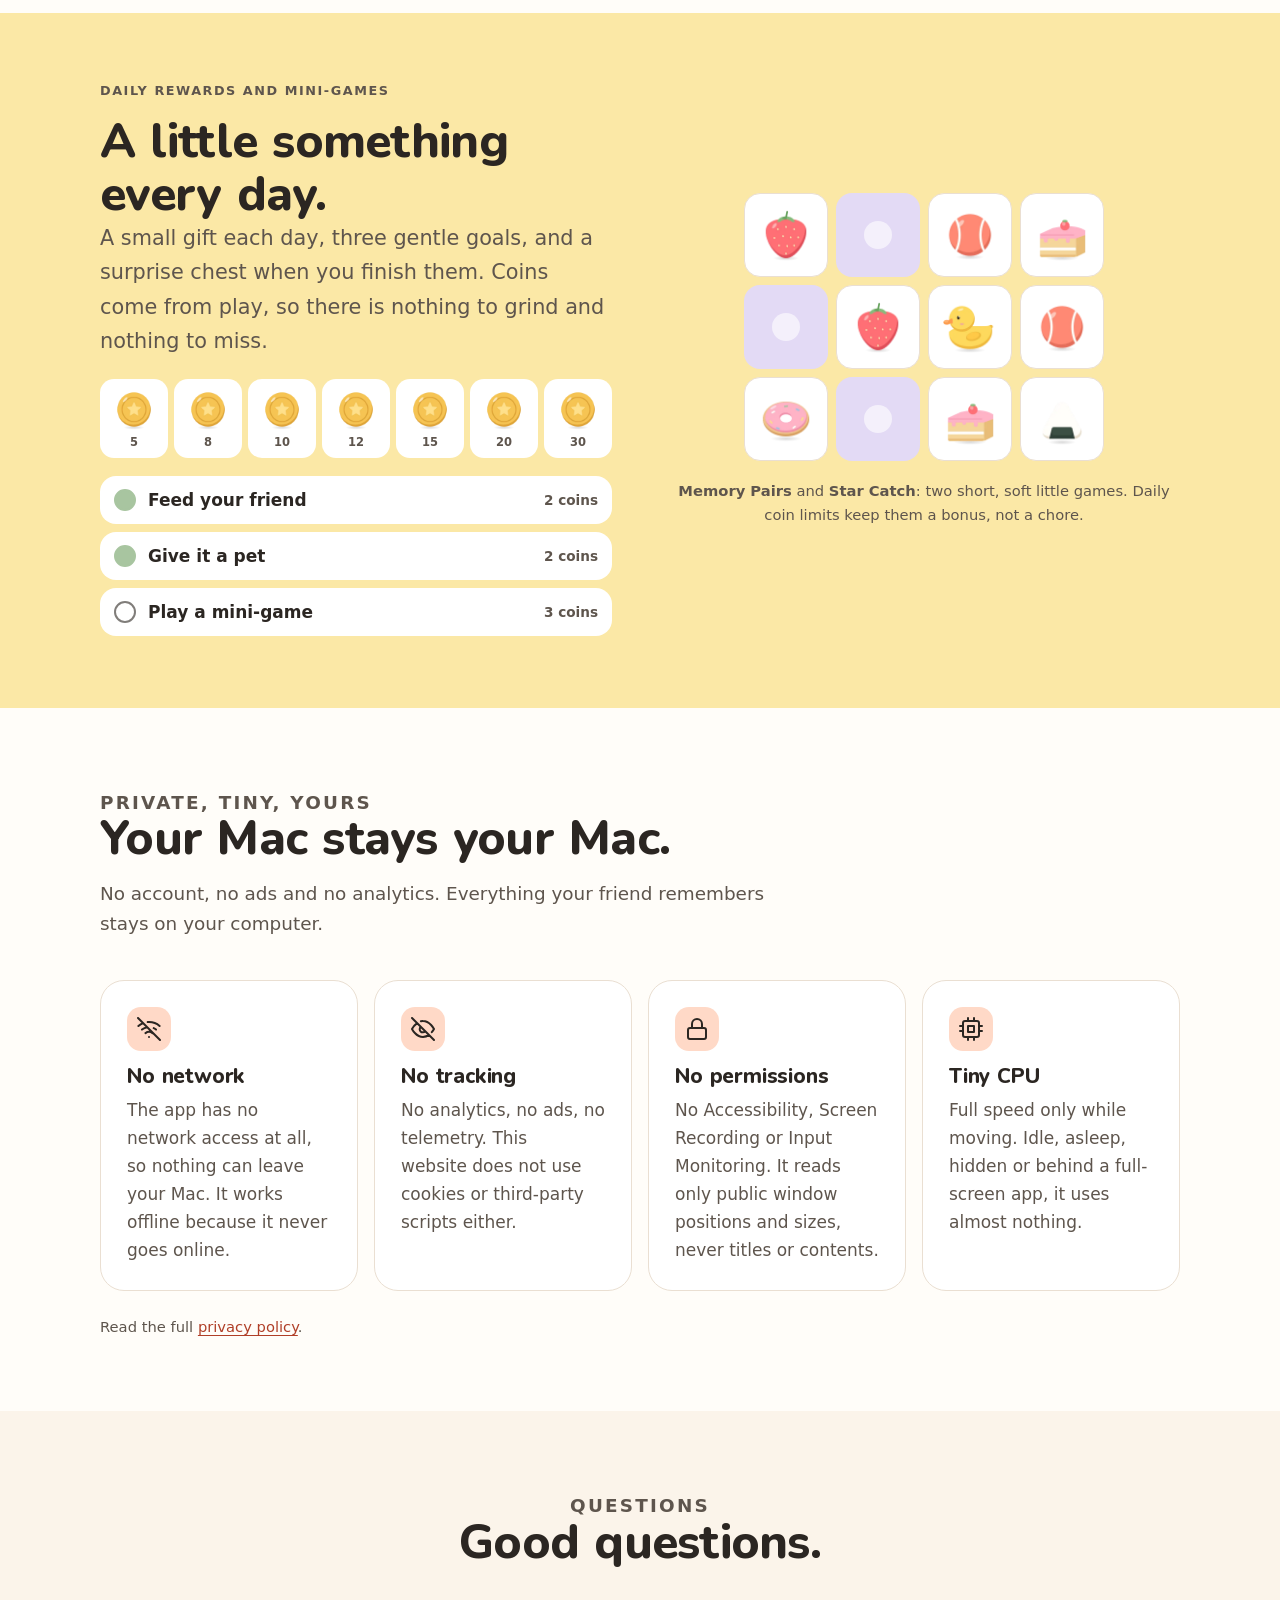
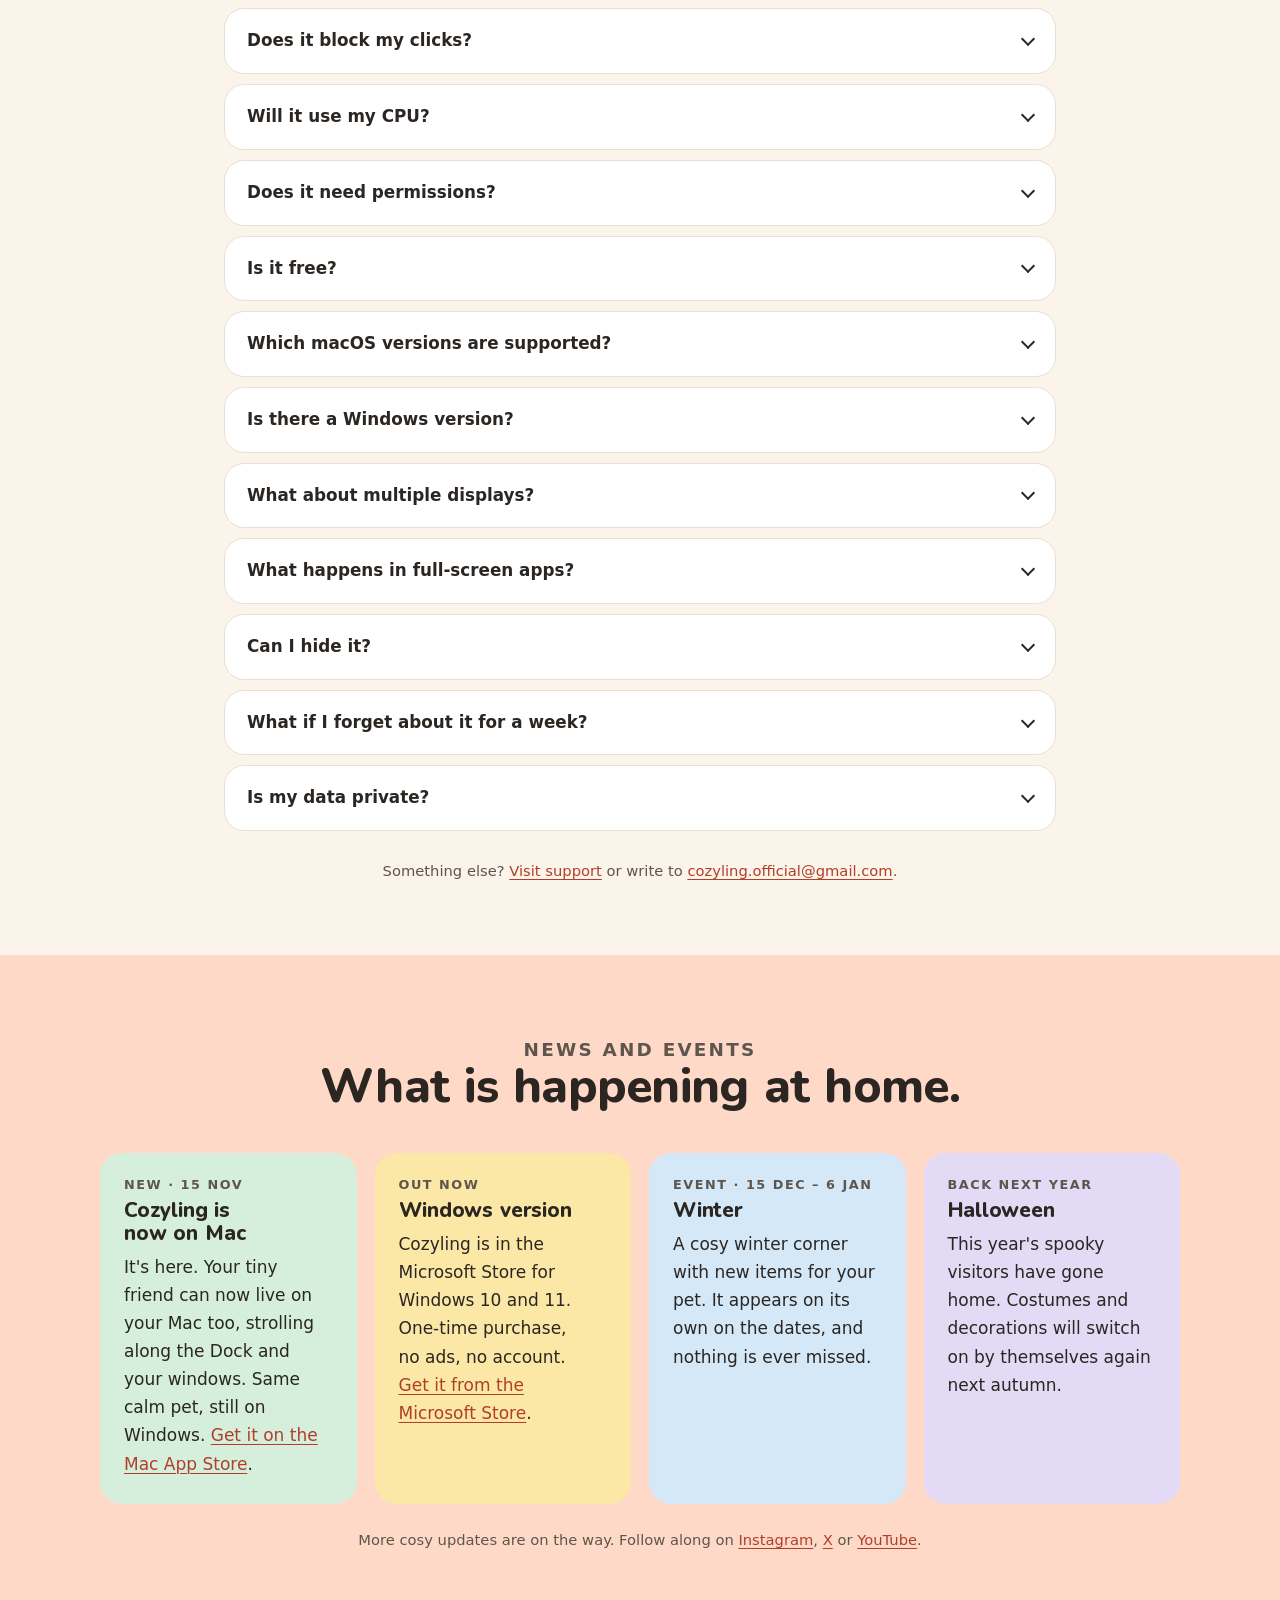
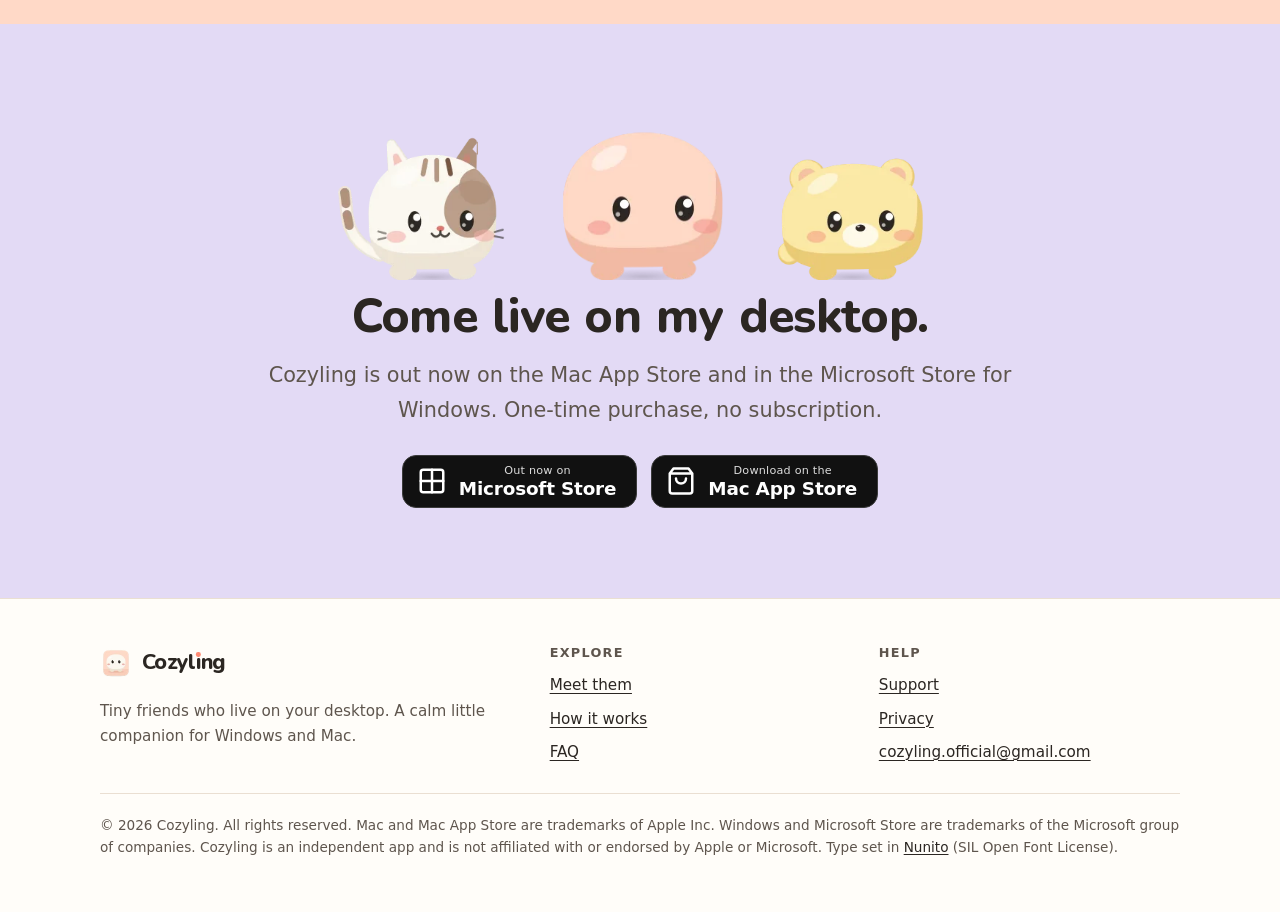
==== commit e65ffbed: "Site: Cozyling is now on Mac (Mac App Store button, launch news, no more coming soon) Co-Authored-By" ====
--- a/index.html
+++ b/index.html
@@ -4,7 +4,7 @@
 <meta charset="utf-8">
 <meta name="viewport" content="width=device-width, initial-scale=1">
 <title>Cozyling: Tiny friends who live on your desktop.</title>
-<meta name="description" content="Cozyling is a calm desktop pet for Windows and Mac (Mac coming soon). Hatch an egg, raise it through five life stages, and watch it stroll along your Dock and windows. Private, tiny on CPU, never in your way.">
+<meta name="description" content="Cozyling is a calm desktop pet for Mac and Windows, out now on both. Hatch an egg, raise it through five life stages, and watch it stroll along your Dock and windows. Private, tiny on CPU, never in your way.">
 <meta name="robots" content="index,follow">
 <link rel="canonical" href="https://ianshinvl-ui.github.io/cozyling/">
 <meta name="theme-color" content="#FFFDF9" media="(prefers-color-scheme: light)">
@@ -18,7 +18,7 @@
 <meta property="og:type" content="website">
 <meta property="og:site_name" content="Cozyling">
 <meta property="og:title" content="Cozyling: Tiny friends who live on your desktop.">
-<meta property="og:description" content="Cozyling is a calm desktop pet for Windows and Mac (Mac coming soon). Hatch an egg, raise it through five life stages, and watch it stroll along your Dock and windows. Private, tiny on CPU, never in your way.">
+<meta property="og:description" content="Cozyling is a calm desktop pet for Mac and Windows, out now on both. Hatch an egg, raise it through five life stages, and watch it stroll along your Dock and windows. Private, tiny on CPU, never in your way.">
 <meta property="og:url" content="https://ianshinvl-ui.github.io/cozyling/">
 <meta property="og:image" content="https://ianshinvl-ui.github.io/cozyling/assets/og.png">
 <meta property="og:image:width" content="1200">
@@ -27,7 +27,7 @@
 <meta property="og:locale" content="en_US">
 <meta name="twitter:card" content="summary_large_image">
 <meta name="twitter:title" content="Cozyling: Tiny friends who live on your desktop.">
-<meta name="twitter:description" content="Cozyling is a calm desktop pet for Windows and Mac (Mac coming soon). Hatch an egg, raise it through five life stages, and watch it stroll along your Dock and windows. Private, tiny on CPU, never in your way.">
+<meta name="twitter:description" content="Cozyling is a calm desktop pet for Mac and Windows, out now on both. Hatch an egg, raise it through five life stages, and watch it stroll along your Dock and windows. Private, tiny on CPU, never in your way.">
 <meta name="twitter:image" content="https://ianshinvl-ui.github.io/cozyling/assets/og.png">
 <meta name="twitter:image:alt" content="Cozyling: Tiny friends who live on your desktop.">
 <script>try{var t=localStorage.getItem('theme');if(t==='dark'||t==='light')document.documentElement.setAttribute('data-theme',t)}catch(e){}</script>
@@ -35,7 +35,7 @@
 <link rel="preload" href="fonts/nunito-latin-var.woff2" as="font" type="font/woff2" crossorigin>
 <link rel="stylesheet" href="assets/site.css">
 <script type="application/ld+json">{"@context": "https://schema.org", "@type": "SoftwareApplication", "name": "Cozyling", "description": "Cozyling is a calm desktop pet for Windows and Mac. Hatch & raise a desktop pet.", "applicationCategory": "GameApplication", "applicationSubCategory": "EntertainmentApplication", "operatingSystem": "Windows 10, Windows 11", "url": "https://ianshinvl-ui.github.io/cozyling/", "image": "https://ianshinvl-ui.github.io/cozyling/assets/og.png", "inLanguage": "en", "offers": {"@type": "Offer", "url": "https://apps.microsoft.com/detail/9plnmm74v230", "availability": "https://schema.org/InStock"}}</script>
-<script type="application/ld+json">{"@context": "https://schema.org", "@type": "FAQPage", "mainEntity": [{"@type": "Question", "name": "Does it block my clicks?", "acceptedAnswer": {"@type": "Answer", "text": "No. Clicks pass straight through to the apps underneath. The only places that catch them are the pet's own painted pixels and the little things you can pick up, like toys and furniture. It never steals keyboard focus either."}}, {"@type": "Question", "name": "Will it use my CPU?", "acceptedAnswer": {"@type": "Answer", "text": "Hardly any. Cozyling draws at full speed only while something is moving. When your friend is idle or asleep it slows right down, and it draws nothing while hidden or while a full-screen app is in front."}}, {"@type": "Question", "name": "Does it need permissions?", "acceptedAnswer": {"@type": "Answer", "text": "No. There is no Accessibility, Screen Recording or Input Monitoring request, and no pop-ups asking for access. To walk along your windows it reads only their public position and size, never their titles or what is inside them."}}, {"@type": "Question", "name": "Is it free?", "acceptedAnswer": {"@type": "Answer", "text": "It is a one-time purchase from the Microsoft Store (Windows) or, soon, the Mac App Store. No subscription, no ads, no account, and nothing you have to keep paying to keep your friend."}}, {"@type": "Question", "name": "Which macOS versions are supported?", "acceptedAnswer": {"@type": "Answer", "text": "macOS 13 or later: Ventura and newer, on Apple silicon and Intel Macs."}}, {"@type": "Question", "name": "Is there a Windows version?", "acceptedAnswer": {"@type": "Answer", "text": "Yes. Cozyling for Windows 10 and 11 is out now in the Microsoft Store. The Mac version is coming soon to the Mac App Store."}}, {"@type": "Question", "name": "What about multiple displays?", "acceptedAnswer": {"@type": "Answer", "text": "Cozyling knows about every display you have connected, so your friend can live wherever your windows are."}}, {"@type": "Question", "name": "What happens in full-screen apps?", "acceptedAnswer": {"@type": "Answer", "text": "By default your friend steps out of the way and stops drawing while a full-screen app is active. You can change that in Settings."}}, {"@type": "Question", "name": "Can I hide it?", "acceptedAnswer": {"@type": "Answer", "text": "Any time. The menu bar icon lets you hide, pause or quit in one click. Launch at login is optional and off until you switch it on."}}, {"@type": "Question", "name": "What if I forget about it for a week?", "acceptedAnswer": {"@type": "Answer", "text": "Nothing bad happens, ever. There is no death, no guilt and no game over. If its needs run low your friend just looks sleepy or a little sad, and a snack fixes everything."}}, {"@type": "Question", "name": "Is my data private?", "acceptedAnswer": {"@type": "Answer", "text": "Completely. The app has no network access, no analytics and no account. Everything it remembers stays on your Mac."}}]}</script>
+<script type="application/ld+json">{"@context": "https://schema.org", "@type": "FAQPage", "mainEntity": [{"@type": "Question", "name": "Does it block my clicks?", "acceptedAnswer": {"@type": "Answer", "text": "No. Clicks pass straight through to the apps underneath. The only places that catch them are the pet's own painted pixels and the little things you can pick up, like toys and furniture. It never steals keyboard focus either."}}, {"@type": "Question", "name": "Will it use my CPU?", "acceptedAnswer": {"@type": "Answer", "text": "Hardly any. Cozyling draws at full speed only while something is moving. When your friend is idle or asleep it slows right down, and it draws nothing while hidden or while a full-screen app is in front."}}, {"@type": "Question", "name": "Does it need permissions?", "acceptedAnswer": {"@type": "Answer", "text": "No. There is no Accessibility, Screen Recording or Input Monitoring request, and no pop-ups asking for access. To walk along your windows it reads only their public position and size, never their titles or what is inside them."}}, {"@type": "Question", "name": "Is it free?", "acceptedAnswer": {"@type": "Answer", "text": "It is a one-time purchase from the Microsoft Store (Windows) or, soon, the Mac App Store. No subscription, no ads, no account, and nothing you have to keep paying to keep your friend."}}, {"@type": "Question", "name": "Which macOS versions are supported?", "acceptedAnswer": {"@type": "Answer", "text": "macOS 13 or later: Ventura and newer, on Apple silicon and Intel Macs."}}, {"@type": "Question", "name": "Is there a Windows version?", "acceptedAnswer": {"@type": "Answer", "text": "Yes. Cozyling for Windows 10 and 11 is out now in the Microsoft Store. The Mac version is out now in the Mac App Store."}}, {"@type": "Question", "name": "What about multiple displays?", "acceptedAnswer": {"@type": "Answer", "text": "Cozyling knows about every display you have connected, so your friend can live wherever your windows are."}}, {"@type": "Question", "name": "What happens in full-screen apps?", "acceptedAnswer": {"@type": "Answer", "text": "By default your friend steps out of the way and stops drawing while a full-screen app is active. You can change that in Settings."}}, {"@type": "Question", "name": "Can I hide it?", "acceptedAnswer": {"@type": "Answer", "text": "Any time. The menu bar icon lets you hide, pause or quit in one click. Launch at login is optional and off until you switch it on."}}, {"@type": "Question", "name": "What if I forget about it for a week?", "acceptedAnswer": {"@type": "Answer", "text": "Nothing bad happens, ever. There is no death, no guilt and no game over. If its needs run low your friend just looks sleepy or a little sad, and a snack fixes everything."}}, {"@type": "Question", "name": "Is my data private?", "acceptedAnswer": {"@type": "Answer", "text": "Completely. The app has no network access, no analytics and no account. Everything it remembers stays on your Mac."}}]}</script>
 </head>
 <body>
 <a class="skip" href="#main">Skip to content</a>
@@ -62,8 +62,8 @@
       <p class="eyebrow">A tiny companion for your desktop</p>
       <h1>Tiny friends who live on your desktop.</h1>
       <p class="lead">Hatch an egg, raise it through five life stages, and watch it stroll along your Dock and windows. Calm, private and never in your way.</p>
-      <div class="cta-row"><a class="badge" href="https://apps.microsoft.com/detail/9plnmm74v230" aria-label="Get Cozyling from the Microsoft Store"><svg class="" viewBox="0 0 24 24" fill="none" stroke="currentColor" stroke-width="2" stroke-linecap="round" stroke-linejoin="round" aria-hidden="true" focusable="false"><rect x="3" y="3" width="18" height="18" rx="2"/><path d="M3 12h18M12 3v18"/></svg><span><small>Out now on</small><strong>Microsoft Store</strong></span></a><a class="badge" href="#news" aria-label="Coming soon to the Mac App Store"><svg class="" viewBox="0 0 24 24" fill="none" stroke="currentColor" stroke-width="2" stroke-linecap="round" stroke-linejoin="round" aria-hidden="true" focusable="false"><path d="M6 2L3 6v14a2 2 0 0 0 2 2h14a2 2 0 0 0 2-2V6l-3-4zM3 6h18M16 10a4 4 0 0 1-8 0"/></svg><span><small>Coming soon to the</small><strong>Mac App Store</strong></span></a><a class="btn btn-ghost" href="support.html">Support</a></div>
-      <p class="fine">Windows 10/11 &middot; Mac coming soon &middot; One-time purchase &middot; No ads, no accounts, no network.</p>
+      <div class="cta-row"><a class="badge" href="https://apps.microsoft.com/detail/9plnmm74v230" aria-label="Get Cozyling from the Microsoft Store"><svg class="" viewBox="0 0 24 24" fill="none" stroke="currentColor" stroke-width="2" stroke-linecap="round" stroke-linejoin="round" aria-hidden="true" focusable="false"><rect x="3" y="3" width="18" height="18" rx="2"/><path d="M3 12h18M12 3v18"/></svg><span><small>Out now on</small><strong>Microsoft Store</strong></span></a><a class="badge" href="https://apps.apple.com/app/id6822063268?ct=site" aria-label="Download Cozyling on the Mac App Store"><svg class="" viewBox="0 0 24 24" fill="none" stroke="currentColor" stroke-width="2" stroke-linecap="round" stroke-linejoin="round" aria-hidden="true" focusable="false"><path d="M6 2L3 6v14a2 2 0 0 0 2 2h14a2 2 0 0 0 2-2V6l-3-4zM3 6h18M16 10a4 4 0 0 1-8 0"/></svg><span><small>Download on the</small><strong>Mac App Store</strong></span></a><a class="btn btn-ghost" href="support.html">Support</a></div>
+      <p class="fine">macOS 13+ &middot; Windows 10/11 &middot; One-time purchase &middot; No ads, no accounts, no network.</p>
     </div>
     <div class="hero-art"><div class="scene has-video" role="img" aria-label="A little round friend standing on a window title bar on a Mac desktop, with a baby friend on another window and an egg by the Dock."><div class="mb"><i></i><span></span><span></span><img class="menubar-ico" src="assets/img/menubar.webp" width="22" height="22" alt=""></div><div class="win win-a"><div class="tb"><i></i><i></i><i></i></div><div class="ln"><b></b><b></b><b></b><b></b></div></div><div class="win win-b"><div class="tb"><i></i><i></i><i></i></div><div class="ln"><b></b><b></b><b></b></div></div><div class="dockbar"><i style="--c:#FF8A73"></i><i style="--c:#9CC4E4"></i><i style="--c:#A8C5A0"></i><i style="--c:#F2C464"></i><i style="--c:#E3DAF5"></i></div><img src="assets/img/hero_egg.webp" width="176" height="248" alt="" class="pet pet-egg" loading="eager" decoding="async"><img src="assets/img/hero_baby.webp" width="252" height="275" alt="" class="pet pet-baby" loading="eager" decoding="async"><img src="assets/img/hero_mochi.webp" width="323" height="294" alt="" class="pet pet-main" fetchpriority="high" decoding="async"><svg class="heart" style="left:36cqw;top:13cqw" viewBox="0 0 24 24" fill="currentColor" aria-hidden="true"><path stroke="none" d="M20.8 4.6a5.5 5.5 0 0 0-7.8 0L12 5.7l-1-1.1a5.5 5.5 0 0 0-7.8 7.8l1 1.1L12 21.2l7.8-7.7 1-1.1a5.5 5.5 0 0 0 0-7.8z"/></svg><svg class="heart" style="left:44cqw;top:16cqw" viewBox="0 0 24 24" fill="currentColor" aria-hidden="true"><path stroke="none" d="M20.8 4.6a5.5 5.5 0 0 0-7.8 0L12 5.7l-1-1.1a5.5 5.5 0 0 0-7.8 7.8l1 1.1L12 21.2l7.8-7.7 1-1.1a5.5 5.5 0 0 0 0-7.8z"/></svg><svg class="heart" style="left:30cqw;top:17cqw" viewBox="0 0 24 24" fill="currentColor" aria-hidden="true"><path stroke="none" d="M20.8 4.6a5.5 5.5 0 0 0-7.8 0L12 5.7l-1-1.1a5.5 5.5 0 0 0-7.8 7.8l1 1.1L12 21.2l7.8-7.7 1-1.1a5.5 5.5 0 0 0 0-7.8z"/></svg><span class="bubble" aria-hidden="true">hi!</span><video data-autoplay muted loop playsinline preload="none" aria-hidden="true" tabindex="-1" poster="assets/img/hero_poster.webp"><source data-src="assets/video/hero_loop.webm" type="video/webm"><source data-src="assets/video/hero_loop.mp4" type="video/mp4"></video></div></div>
   </div>
@@ -204,7 +204,7 @@
 <section class="section band" id="faq">
   <div class="wrap">
     <div class="head-block center"><p class="eyebrow">Questions</p><h2>Good questions.</h2></div>
-    <div class="faq"><details><summary>Does it block my clicks?</summary><div class="ans"><p>No. Clicks pass straight through to the apps underneath. The only places that catch them are the pet&#x27;s own painted pixels and the little things you can pick up, like toys and furniture. It never steals keyboard focus either.</p></div></details><details><summary>Will it use my CPU?</summary><div class="ans"><p>Hardly any. Cozyling draws at full speed only while something is moving. When your friend is idle or asleep it slows right down, and it draws nothing while hidden or while a full-screen app is in front.</p></div></details><details><summary>Does it need permissions?</summary><div class="ans"><p>No. There is no Accessibility, Screen Recording or Input Monitoring request, and no pop-ups asking for access. To walk along your windows it reads only their public position and size, never their titles or what is inside them.</p></div></details><details><summary>Is it free?</summary><div class="ans"><p>It is a one-time purchase from the Microsoft Store (Windows) or, soon, the Mac App Store. No subscription, no ads, no account, and nothing you have to keep paying to keep your friend.</p></div></details><details><summary>Which macOS versions are supported?</summary><div class="ans"><p>macOS 13 or later: Ventura and newer, on Apple silicon and Intel Macs.</p></div></details><details><summary>Is there a Windows version?</summary><div class="ans"><p>Yes. Cozyling for Windows 10 and 11 is out now in the Microsoft Store. The Mac version is coming soon to the Mac App Store.</p></div></details><details><summary>What about multiple displays?</summary><div class="ans"><p>Cozyling knows about every display you have connected, so your friend can live wherever your windows are.</p></div></details><details><summary>What happens in full-screen apps?</summary><div class="ans"><p>By default your friend steps out of the way and stops drawing while a full-screen app is active. You can change that in Settings.</p></div></details><details><summary>Can I hide it?</summary><div class="ans"><p>Any time. The menu bar icon lets you hide, pause or quit in one click. Launch at login is optional and off until you switch it on.</p></div></details><details><summary>What if I forget about it for a week?</summary><div class="ans"><p>Nothing bad happens, ever. There is no death, no guilt and no game over. If its needs run low your friend just looks sleepy or a little sad, and a snack fixes everything.</p></div></details><details><summary>Is my data private?</summary><div class="ans"><p>Completely. The app has no network access, no analytics and no account. Everything it remembers stays on your Mac.</p></div></details></div>
+    <div class="faq"><details><summary>Does it block my clicks?</summary><div class="ans"><p>No. Clicks pass straight through to the apps underneath. The only places that catch them are the pet&#x27;s own painted pixels and the little things you can pick up, like toys and furniture. It never steals keyboard focus either.</p></div></details><details><summary>Will it use my CPU?</summary><div class="ans"><p>Hardly any. Cozyling draws at full speed only while something is moving. When your friend is idle or asleep it slows right down, and it draws nothing while hidden or while a full-screen app is in front.</p></div></details><details><summary>Does it need permissions?</summary><div class="ans"><p>No. There is no Accessibility, Screen Recording or Input Monitoring request, and no pop-ups asking for access. To walk along your windows it reads only their public position and size, never their titles or what is inside them.</p></div></details><details><summary>Is it free?</summary><div class="ans"><p>It is a one-time purchase from the Microsoft Store (Windows) or, soon, the Mac App Store. No subscription, no ads, no account, and nothing you have to keep paying to keep your friend.</p></div></details><details><summary>Which macOS versions are supported?</summary><div class="ans"><p>macOS 13 or later: Ventura and newer, on Apple silicon and Intel Macs.</p></div></details><details><summary>Is there a Windows version?</summary><div class="ans"><p>Yes. Cozyling for Windows 10 and 11 is out now in the Microsoft Store. The Mac version is out now in the Mac App Store.</p></div></details><details><summary>What about multiple displays?</summary><div class="ans"><p>Cozyling knows about every display you have connected, so your friend can live wherever your windows are.</p></div></details><details><summary>What happens in full-screen apps?</summary><div class="ans"><p>By default your friend steps out of the way and stops drawing while a full-screen app is active. You can change that in Settings.</p></div></details><details><summary>Can I hide it?</summary><div class="ans"><p>Any time. The menu bar icon lets you hide, pause or quit in one click. Launch at login is optional and off until you switch it on.</p></div></details><details><summary>What if I forget about it for a week?</summary><div class="ans"><p>Nothing bad happens, ever. There is no death, no guilt and no game over. If its needs run low your friend just looks sleepy or a little sad, and a snack fixes everything.</p></div></details><details><summary>Is my data private?</summary><div class="ans"><p>Completely. The app has no network access, no analytics and no account. Everything it remembers stays on your Mac.</p></div></details></div>
     <p class="fine" style="text-align:center;margin-top:28px">Something else? <a href="support.html">Visit support</a> or write to <a href="mailto:cozyling.official@gmail.com">cozyling.official@gmail.com</a>.</p>
   </div>
 </section>
@@ -214,7 +214,7 @@
   <div class="wrap">
     <div class="head-block center"><p class="eyebrow">News and events</p><h2>What is happening at home.</h2></div>
     <div style="display:grid;grid-template-columns:repeat(auto-fit,minmax(250px,1fr));gap:18px;margin-top:28px">
-<div style="background:var(--butter);border-radius:22px;padding:26px 24px;text-align:left"><p class="eyebrow" style="margin:0 0 8px">Out now</p><h3 style="margin:0 0 8px">Windows version</h3><p style="margin:0">Cozyling is in the Microsoft Store for Windows 10 and 11. One-time purchase, no ads, no account. <a href="https://apps.microsoft.com/detail/9plnmm74v230">Get it from the Microsoft Store</a>.</p></div><div style="background:var(--sky);border-radius:22px;padding:26px 24px;text-align:left"><p class="eyebrow" style="margin:0 0 8px">Event · 15 Dec – 6 Jan</p><h3 style="margin:0 0 8px">Winter</h3><p style="margin:0">A cosy winter corner with new items for your pet. It appears on its own on the dates, and nothing is ever missed.</p></div><div style="background:var(--mint);border-radius:22px;padding:26px 24px;text-align:left"><p class="eyebrow" style="margin:0 0 8px">Coming soon</p><h3 style="margin:0 0 8px">Mac version</h3><p style="margin:0">The Mac version is waiting for Apple to review it. We will say so here the moment it is out.</p></div><div style="background:var(--lav);border-radius:22px;padding:26px 24px;text-align:left"><p class="eyebrow" style="margin:0 0 8px">Back next year</p><h3 style="margin:0 0 8px">Halloween</h3><p style="margin:0">This year's spooky visitors have gone home. Costumes and decorations will switch on by themselves again next autumn.</p></div>
+<div style="background:var(--mint);border-radius:22px;padding:26px 24px;text-align:left"><p class="eyebrow" style="margin:0 0 8px">New · 15 Nov</p><h3 style="margin:0 0 8px">Cozyling is now on Mac</h3><p style="margin:0">It's here. Your tiny friend can now live on your Mac too, strolling along the Dock and your windows. Same calm pet, still on Windows. <a href="https://apps.apple.com/app/id6822063268?ct=site">Get it on the Mac App Store</a>.</p></div><div style="background:var(--butter);border-radius:22px;padding:26px 24px;text-align:left"><p class="eyebrow" style="margin:0 0 8px">Out now</p><h3 style="margin:0 0 8px">Windows version</h3><p style="margin:0">Cozyling is in the Microsoft Store for Windows 10 and 11. One-time purchase, no ads, no account. <a href="https://apps.microsoft.com/detail/9plnmm74v230">Get it from the Microsoft Store</a>.</p></div><div style="background:var(--sky);border-radius:22px;padding:26px 24px;text-align:left"><p class="eyebrow" style="margin:0 0 8px">Event · 15 Dec – 6 Jan</p><h3 style="margin:0 0 8px">Winter</h3><p style="margin:0">A cosy winter corner with new items for your pet. It appears on its own on the dates, and nothing is ever missed.</p></div><div style="background:var(--lav);border-radius:22px;padding:26px 24px;text-align:left"><p class="eyebrow" style="margin:0 0 8px">Back next year</p><h3 style="margin:0 0 8px">Halloween</h3><p style="margin:0">This year's spooky visitors have gone home. Costumes and decorations will switch on by themselves again next autumn.</p></div>
     </div>
     <p class="fine" style="text-align:center;margin-top:24px">More cosy updates are on the way. Follow along on <a href="https://www.instagram.com/cozyling.official/">Instagram</a>, <a href="https://x.com/CozylingApp">X</a> or <a href="https://www.youtube.com/@Cozylingdesktoppet">YouTube</a>.</p>
   </div>
@@ -224,8 +224,8 @@
   <div class="wrap">
     <div class="pets"><img src="assets/img/pick_kitty_adult_mochi.webp" width="259" height="207" alt="A cream kitty" loading="lazy" decoding="async"><img src="assets/img/pick_mochi_adult_peach.webp" width="259" height="207" alt="A peach mochi" loading="lazy" decoding="async"><img src="assets/img/pick_bear_adult_butter.webp" width="259" height="207" alt="A butter bear" loading="lazy" decoding="async"></div>
     <h2>Come live on my desktop.</h2>
-    <p class="lead" style="margin-inline:auto">Cozyling is out now for Windows in the Microsoft Store, and coming soon to the Mac App Store. One-time purchase, no subscription.</p>
-    <div class="cta-row"><a class="badge" href="https://apps.microsoft.com/detail/9plnmm74v230" aria-label="Get Cozyling from the Microsoft Store"><svg class="" viewBox="0 0 24 24" fill="none" stroke="currentColor" stroke-width="2" stroke-linecap="round" stroke-linejoin="round" aria-hidden="true" focusable="false"><rect x="3" y="3" width="18" height="18" rx="2"/><path d="M3 12h18M12 3v18"/></svg><span><small>Out now on</small><strong>Microsoft Store</strong></span></a><a class="badge" href="#news" aria-label="Coming soon to the Mac App Store"><svg class="" viewBox="0 0 24 24" fill="none" stroke="currentColor" stroke-width="2" stroke-linecap="round" stroke-linejoin="round" aria-hidden="true" focusable="false"><path d="M6 2L3 6v14a2 2 0 0 0 2 2h14a2 2 0 0 0 2-2V6l-3-4zM3 6h18M16 10a4 4 0 0 1-8 0"/></svg><span><small>Coming soon to the</small><strong>Mac App Store</strong></span></a></div>
+    <p class="lead" style="margin-inline:auto">Cozyling is out now on the Mac App Store and in the Microsoft Store for Windows. One-time purchase, no subscription.</p>
+    <div class="cta-row"><a class="badge" href="https://apps.microsoft.com/detail/9plnmm74v230" aria-label="Get Cozyling from the Microsoft Store"><svg class="" viewBox="0 0 24 24" fill="none" stroke="currentColor" stroke-width="2" stroke-linecap="round" stroke-linejoin="round" aria-hidden="true" focusable="false"><rect x="3" y="3" width="18" height="18" rx="2"/><path d="M3 12h18M12 3v18"/></svg><span><small>Out now on</small><strong>Microsoft Store</strong></span></a><a class="badge" href="https://apps.apple.com/app/id6822063268?ct=site" aria-label="Download Cozyling on the Mac App Store"><svg class="" viewBox="0 0 24 24" fill="none" stroke="currentColor" stroke-width="2" stroke-linecap="round" stroke-linejoin="round" aria-hidden="true" focusable="false"><path d="M6 2L3 6v14a2 2 0 0 0 2 2h14a2 2 0 0 0 2-2V6l-3-4zM3 6h18M16 10a4 4 0 0 1-8 0"/></svg><span><small>Download on the</small><strong>Mac App Store</strong></span></a></div>
           </div>
 </section>
 <script>window.__species={"species":{"mochi":{"name":"Mochi","tagline":"Calm and balanced","foods":[{"id":"food_onigiri","name":"Rice ball"},{"id":"food_strawberry","name":"Strawberry"}]},"kitty":{"name":"Kitty","tagline":"Curious climber","foods":[{"id":"food_fish","name":"Fish"},{"id":"food_milk","name":"Milk"}]},"bear":{"name":"Bear","tagline":"Sleepy cuddler","foods":[{"id":"food_cake","name":"Cake"},{"id":"food_cookie","name":"Cookie"},{"id":"food_donut","name":"Donut"}]}},"colors":{"mochi":{"name":"Cream","band":"peach"},"peach":{"name":"Peach","band":"sky"},"mint":{"name":"Mint","band":"lav"},"lavender":{"name":"Lavender","band":"butter"},"sky":{"name":"Sky","band":"peach"},"butter":{"name":"Butter","band":"lav"},"rose":{"name":"Rose","band":"mint"},"charcoal":{"name":"Charcoal","band":"butter"}}};</script>
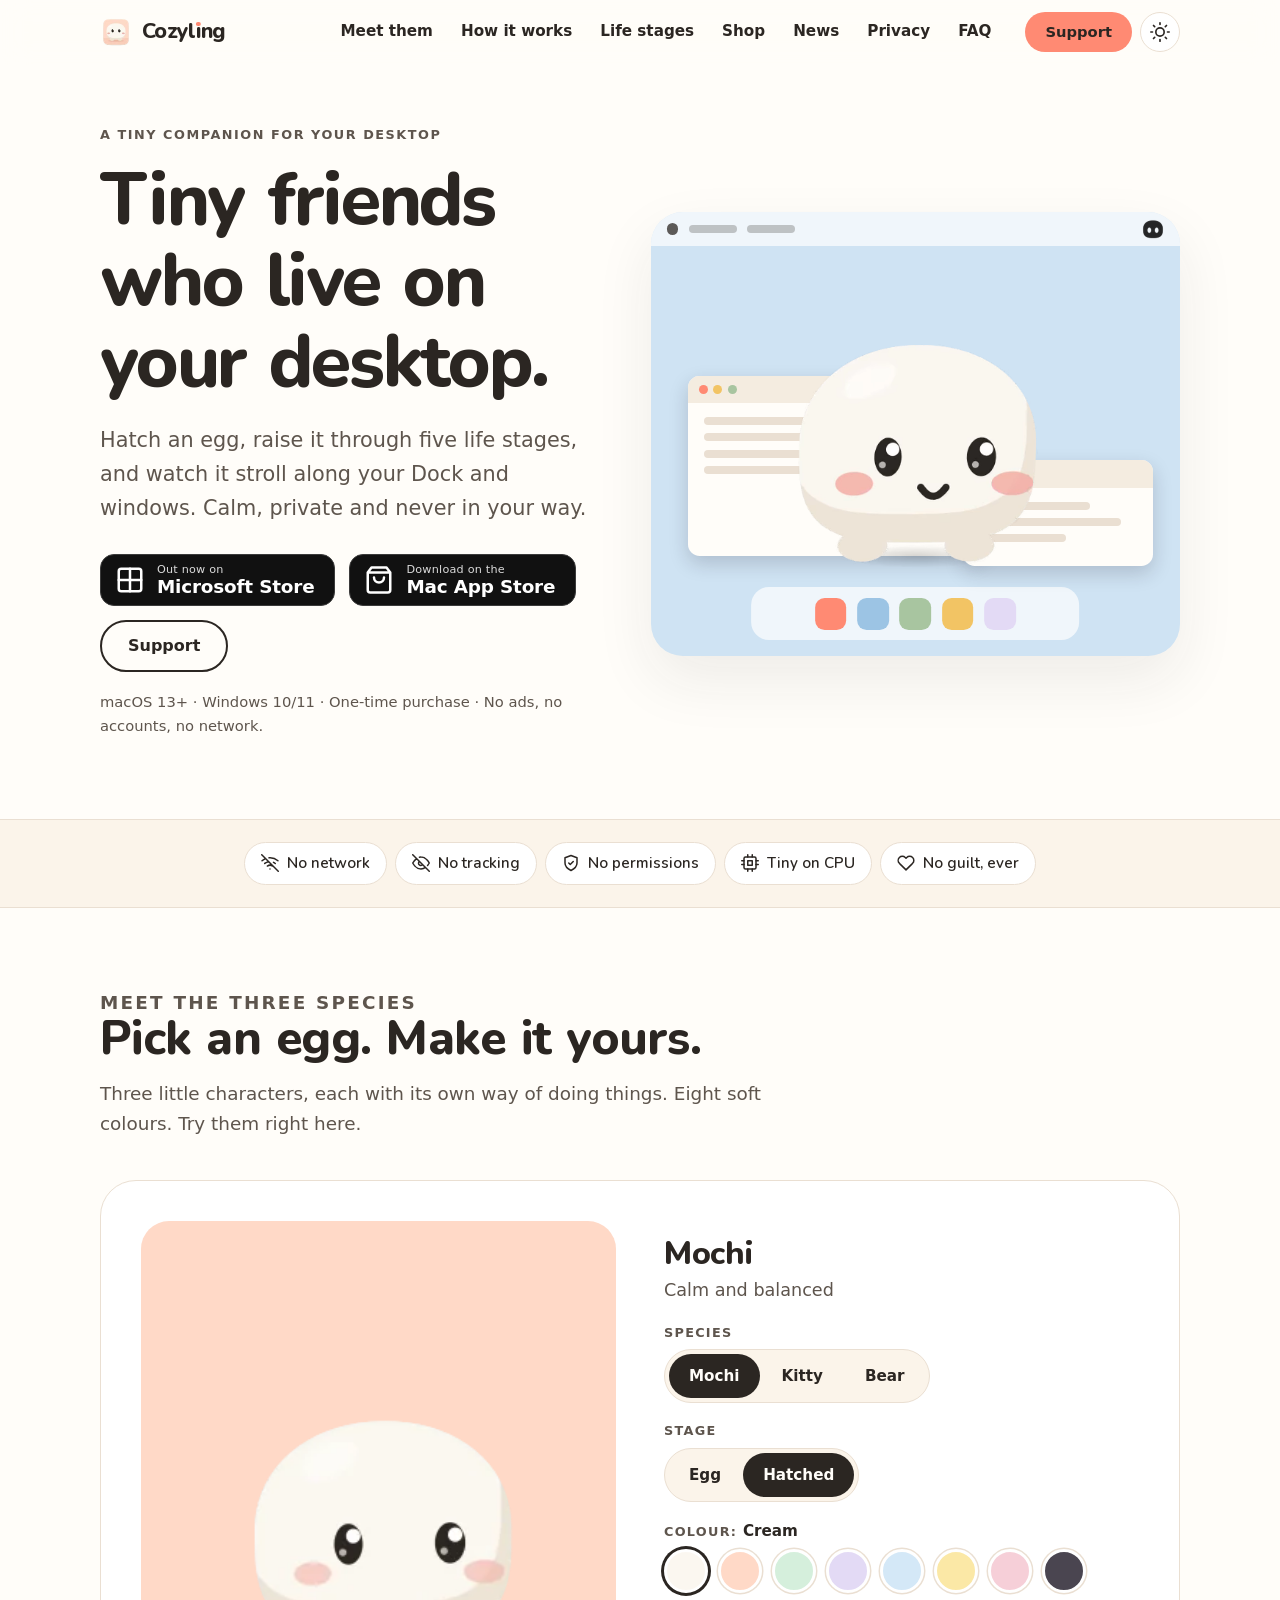
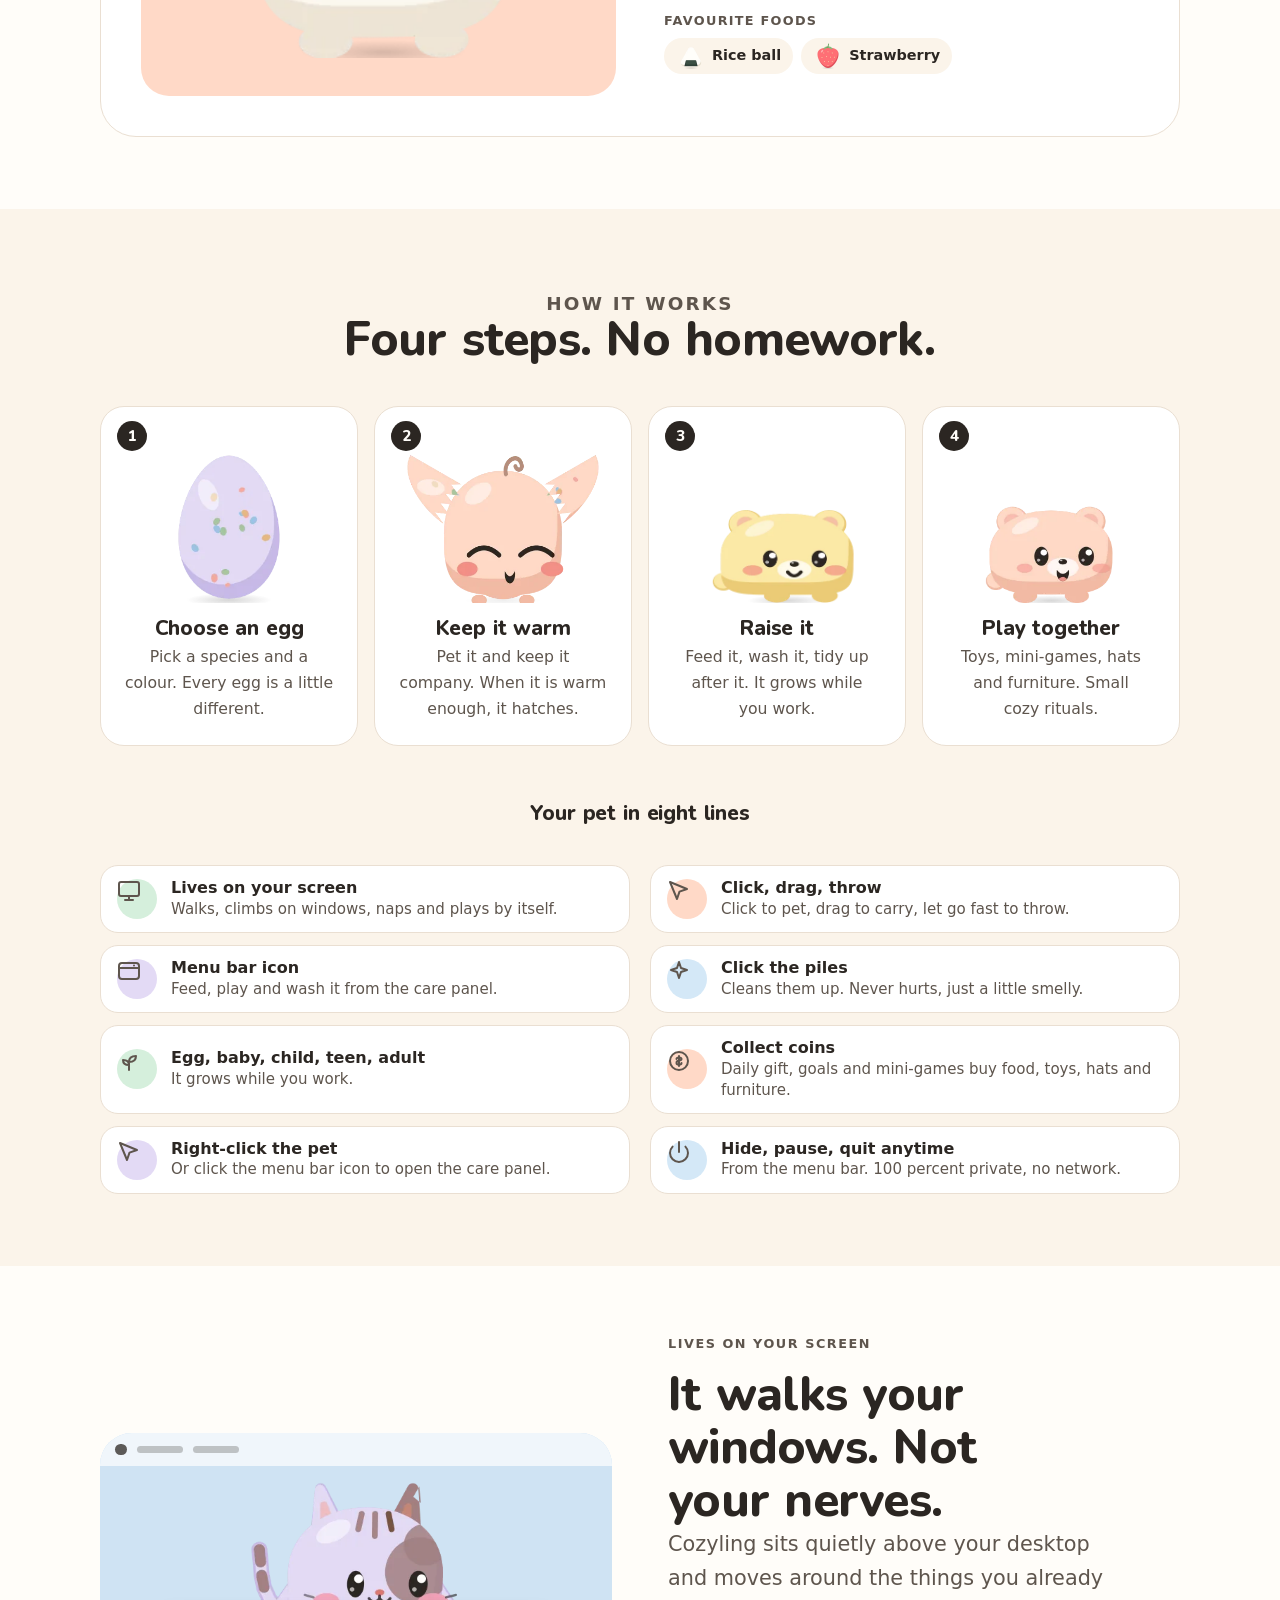
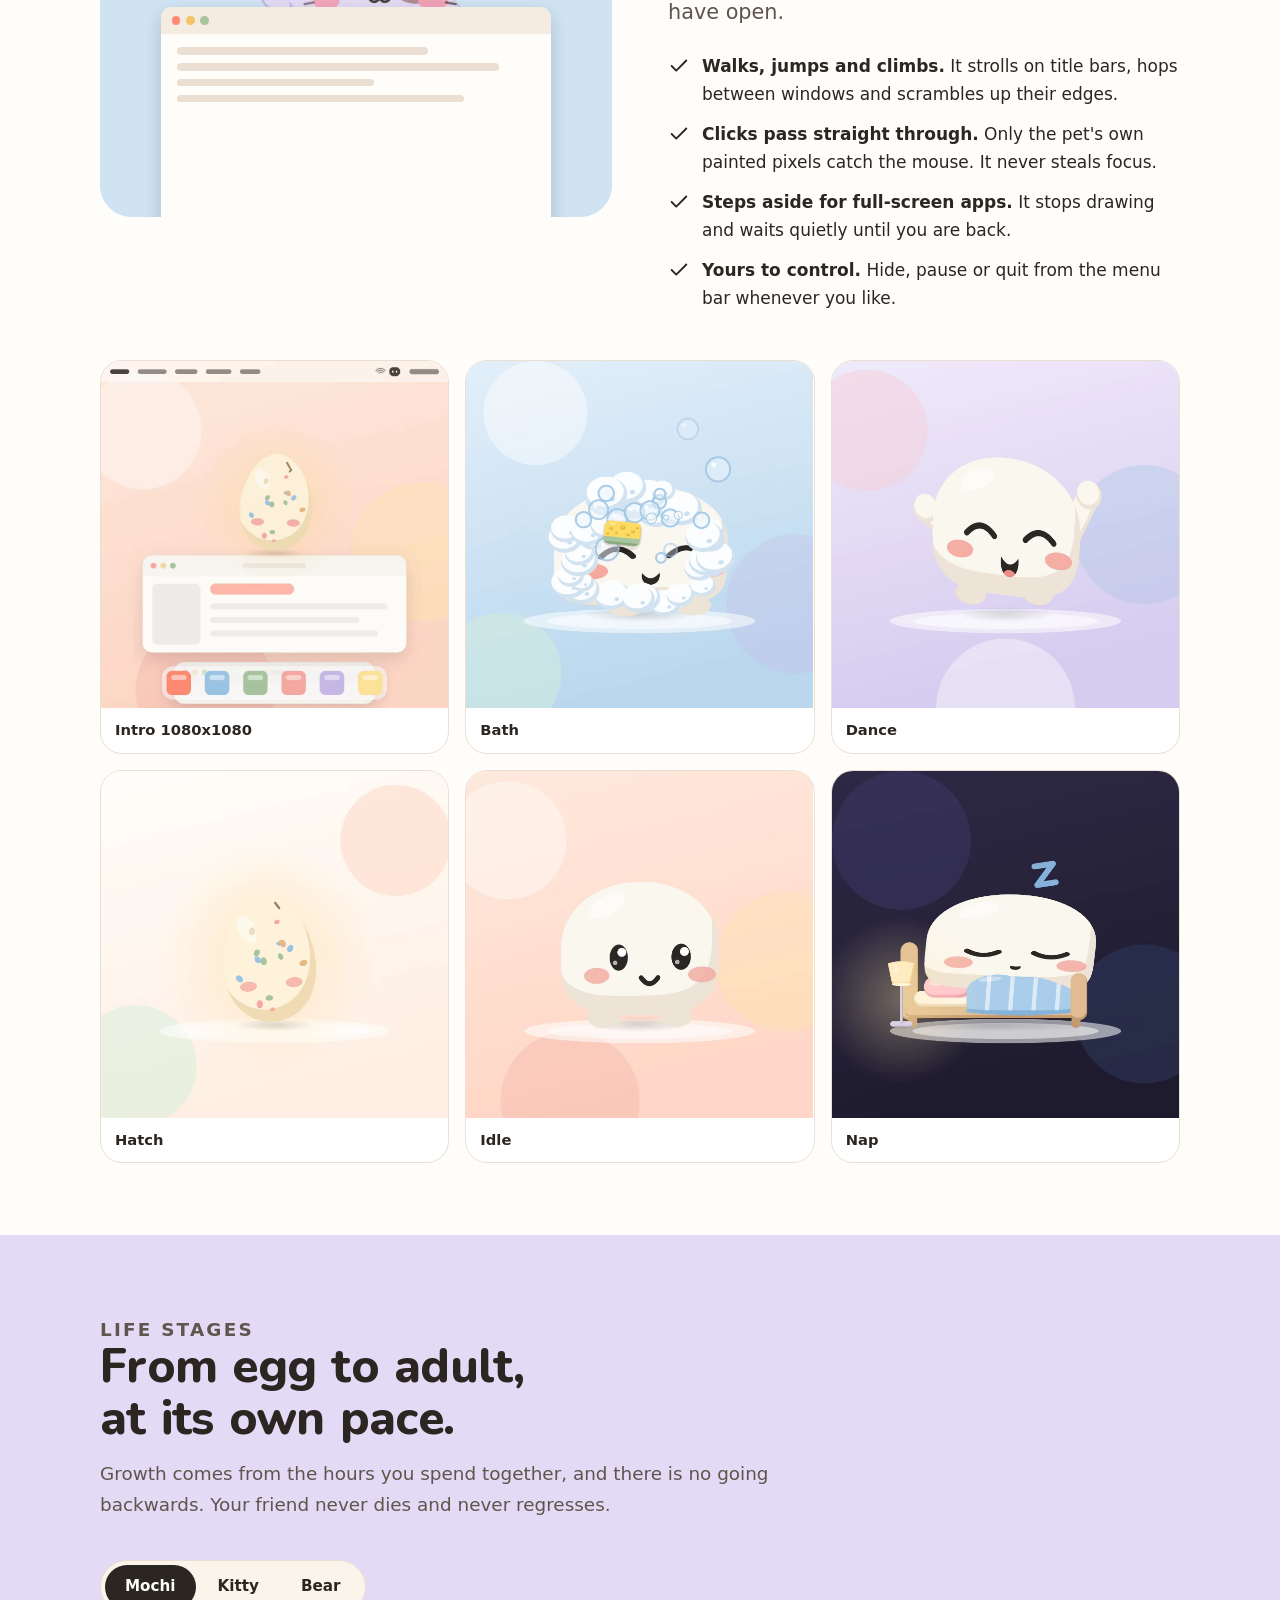
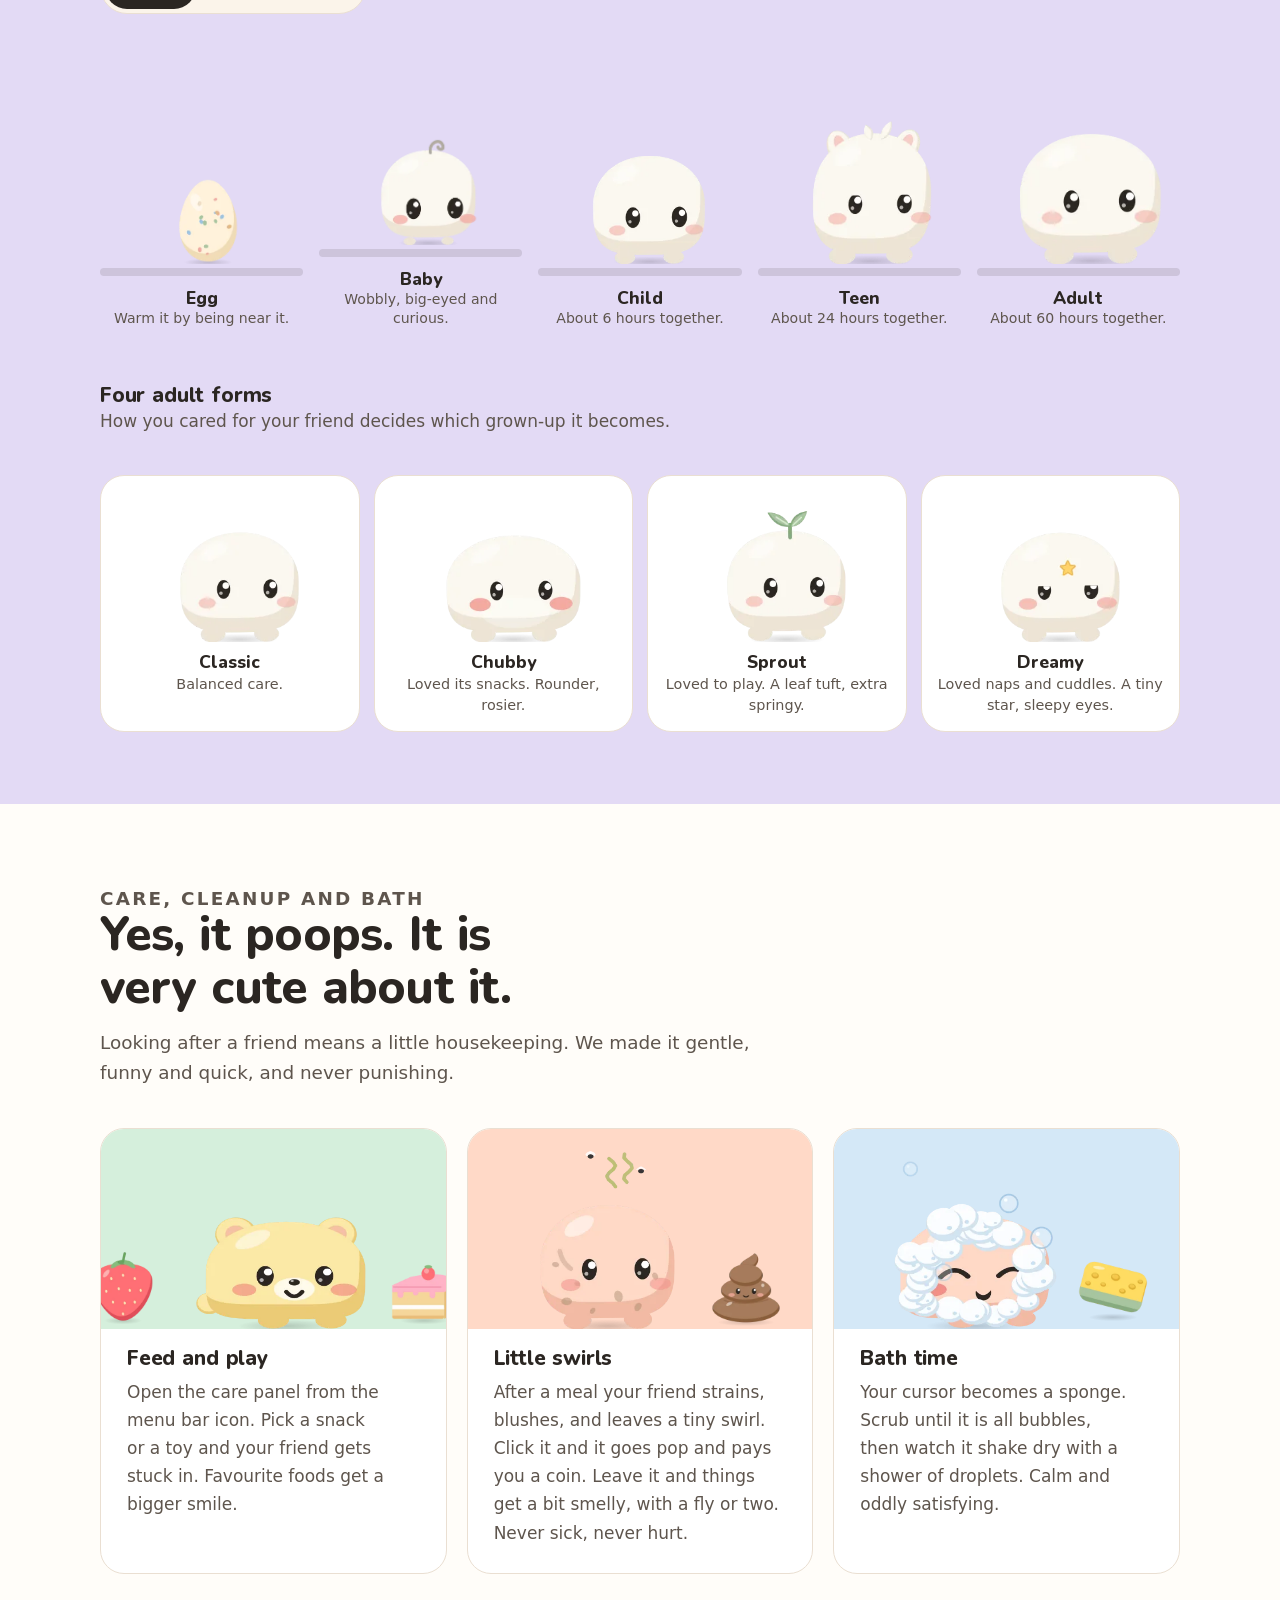
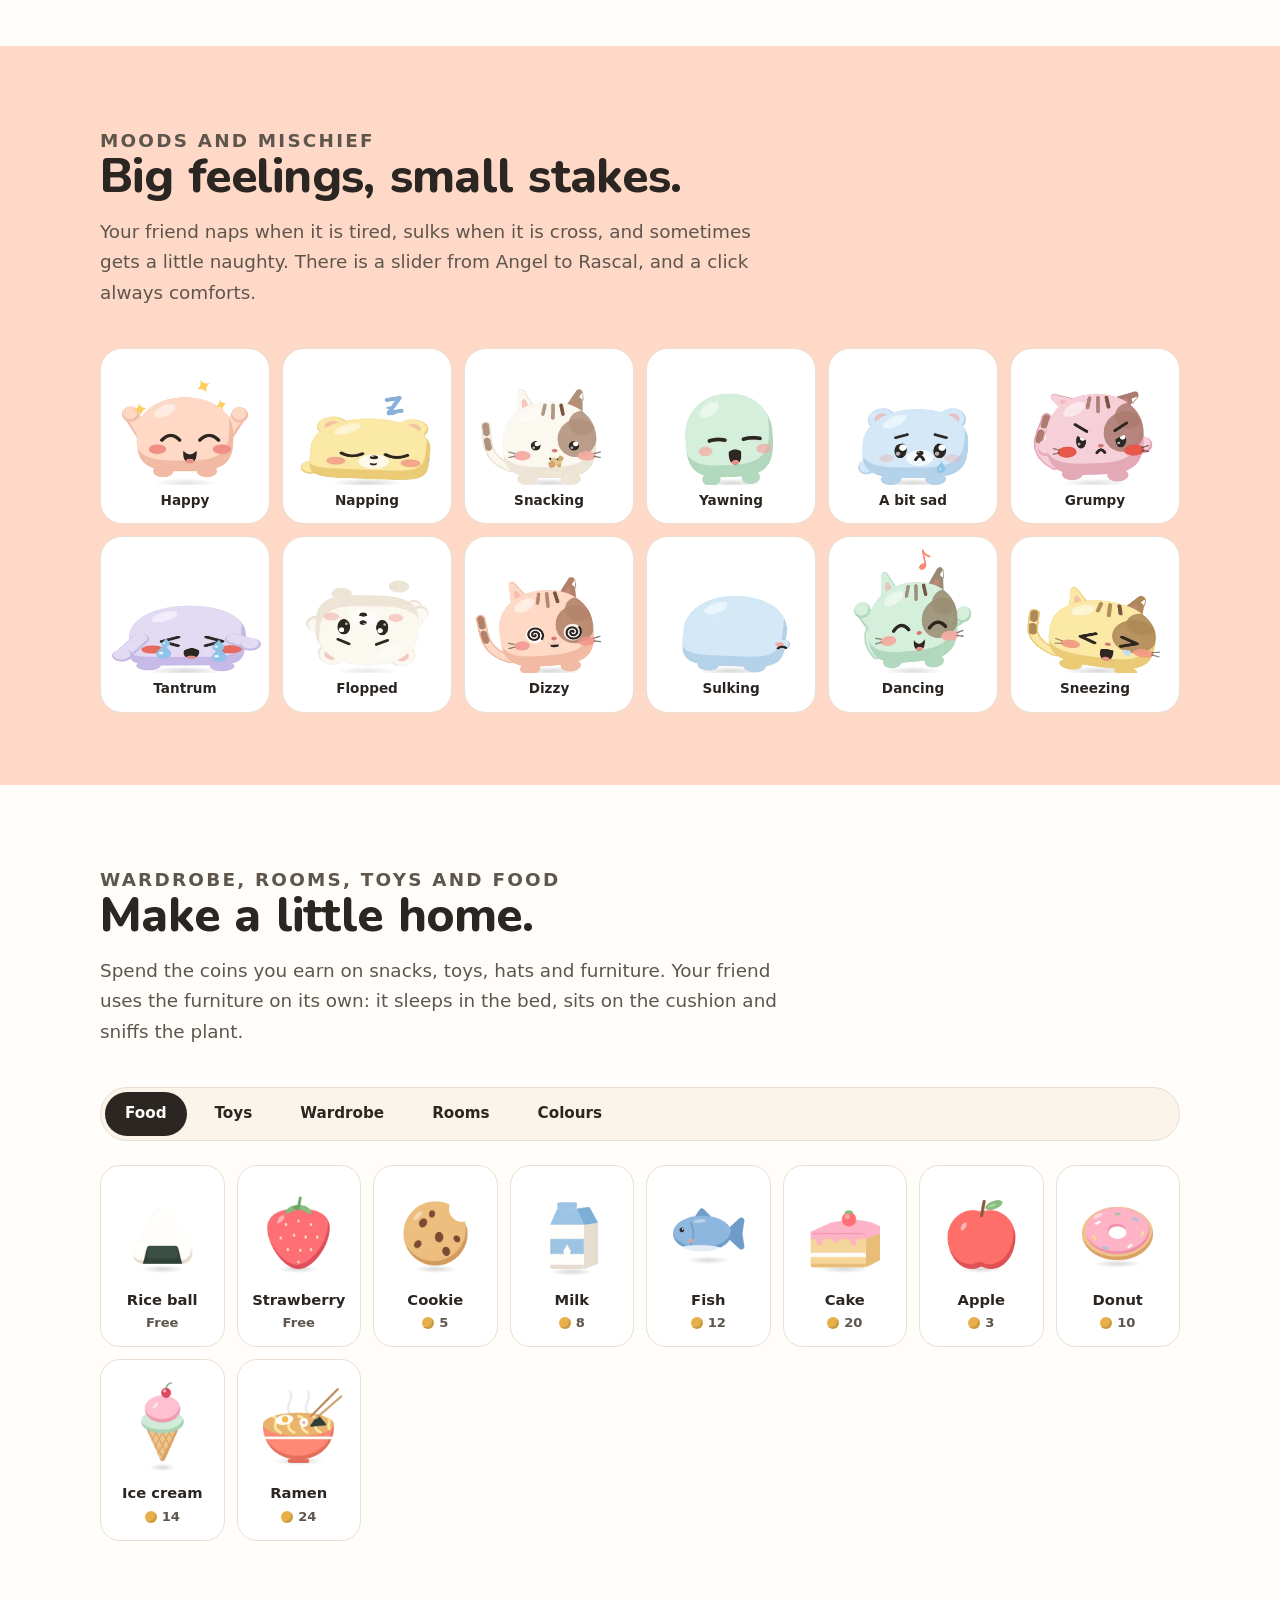
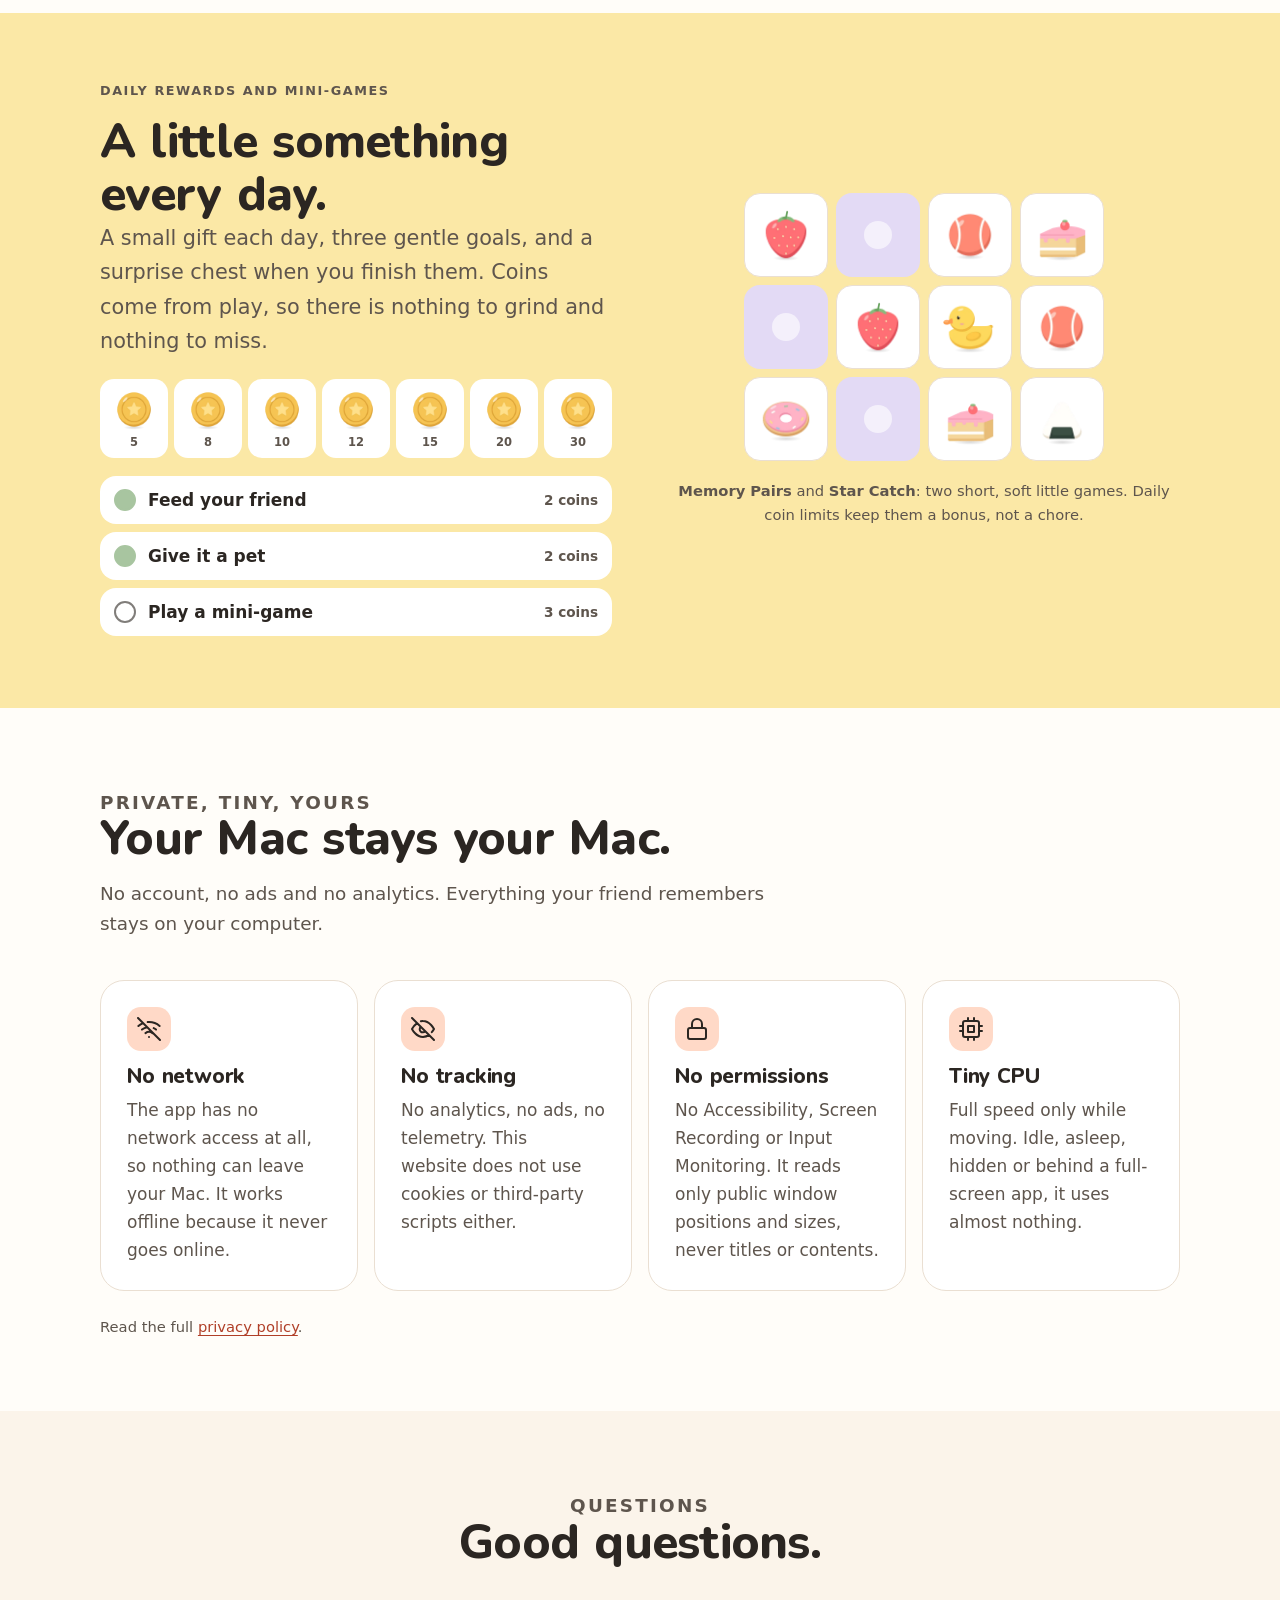
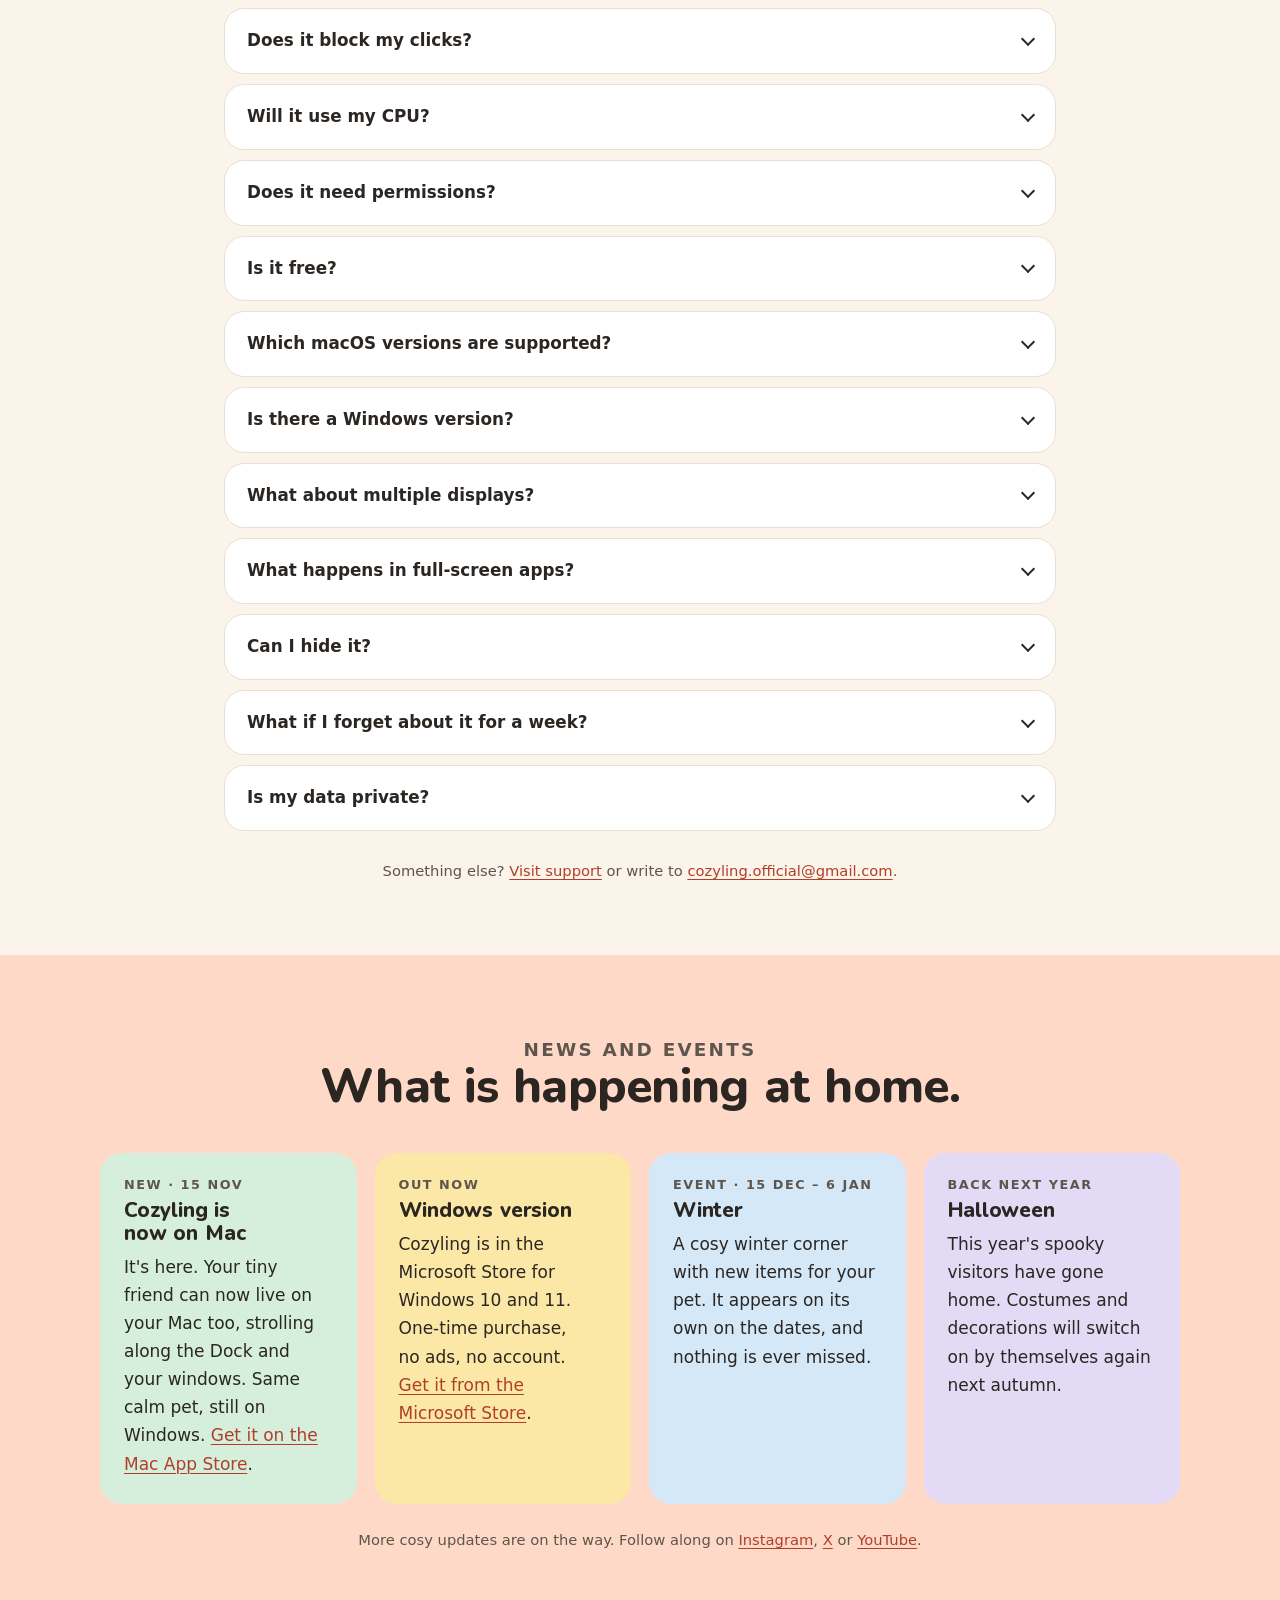
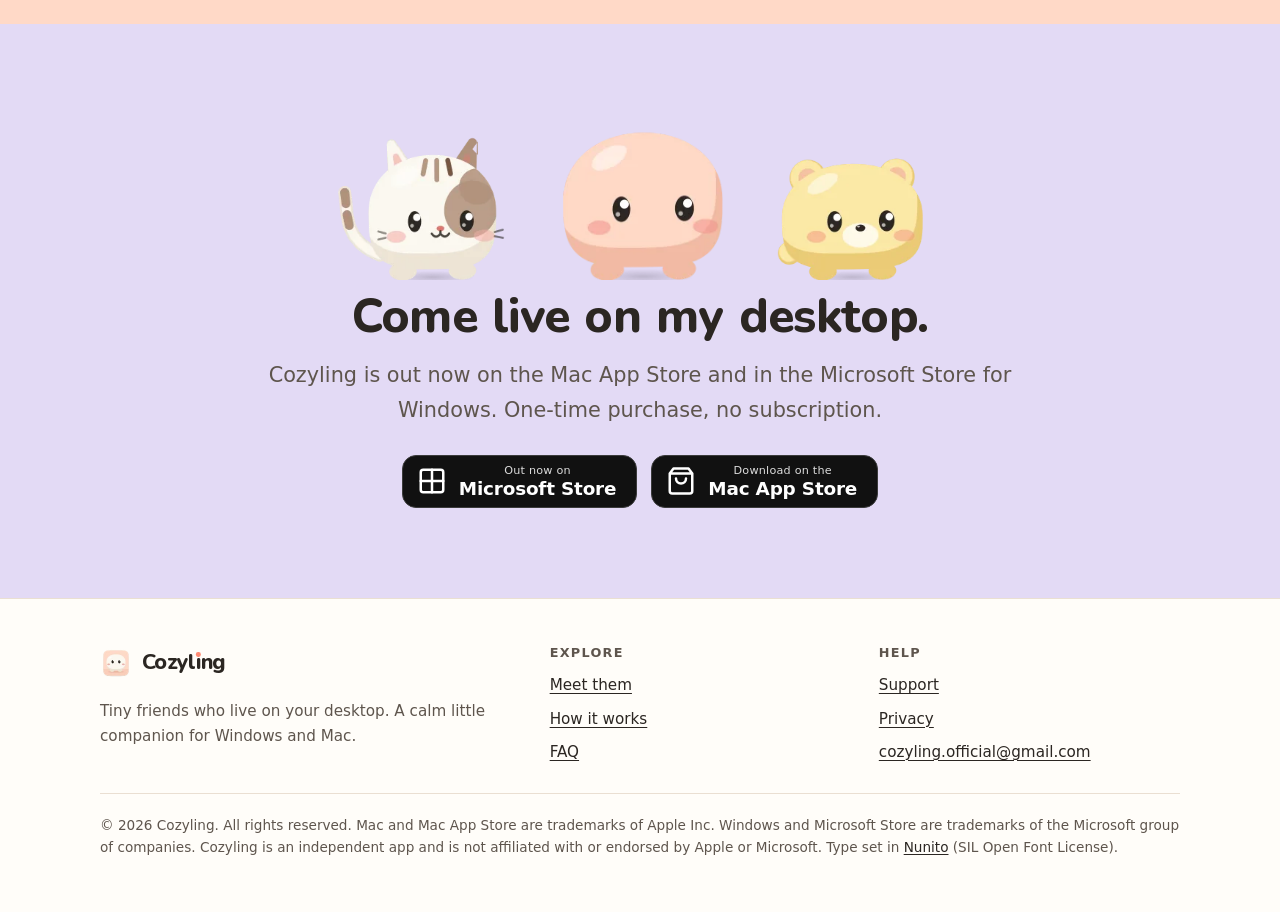
==== commit d1937ae5: "Site: Mac is out now in the FAQ answers too (no more 'soon' on home and Support) Co-Authored-By: Cla" ====
--- a/index.html
+++ b/index.html
@@ -35,7 +35,7 @@
 <link rel="preload" href="fonts/nunito-latin-var.woff2" as="font" type="font/woff2" crossorigin>
 <link rel="stylesheet" href="assets/site.css">
 <script type="application/ld+json">{"@context": "https://schema.org", "@type": "SoftwareApplication", "name": "Cozyling", "description": "Cozyling is a calm desktop pet for Windows and Mac. Hatch & raise a desktop pet.", "applicationCategory": "GameApplication", "applicationSubCategory": "EntertainmentApplication", "operatingSystem": "Windows 10, Windows 11", "url": "https://ianshinvl-ui.github.io/cozyling/", "image": "https://ianshinvl-ui.github.io/cozyling/assets/og.png", "inLanguage": "en", "offers": {"@type": "Offer", "url": "https://apps.microsoft.com/detail/9plnmm74v230", "availability": "https://schema.org/InStock"}}</script>
-<script type="application/ld+json">{"@context": "https://schema.org", "@type": "FAQPage", "mainEntity": [{"@type": "Question", "name": "Does it block my clicks?", "acceptedAnswer": {"@type": "Answer", "text": "No. Clicks pass straight through to the apps underneath. The only places that catch them are the pet's own painted pixels and the little things you can pick up, like toys and furniture. It never steals keyboard focus either."}}, {"@type": "Question", "name": "Will it use my CPU?", "acceptedAnswer": {"@type": "Answer", "text": "Hardly any. Cozyling draws at full speed only while something is moving. When your friend is idle or asleep it slows right down, and it draws nothing while hidden or while a full-screen app is in front."}}, {"@type": "Question", "name": "Does it need permissions?", "acceptedAnswer": {"@type": "Answer", "text": "No. There is no Accessibility, Screen Recording or Input Monitoring request, and no pop-ups asking for access. To walk along your windows it reads only their public position and size, never their titles or what is inside them."}}, {"@type": "Question", "name": "Is it free?", "acceptedAnswer": {"@type": "Answer", "text": "It is a one-time purchase from the Microsoft Store (Windows) or, soon, the Mac App Store. No subscription, no ads, no account, and nothing you have to keep paying to keep your friend."}}, {"@type": "Question", "name": "Which macOS versions are supported?", "acceptedAnswer": {"@type": "Answer", "text": "macOS 13 or later: Ventura and newer, on Apple silicon and Intel Macs."}}, {"@type": "Question", "name": "Is there a Windows version?", "acceptedAnswer": {"@type": "Answer", "text": "Yes. Cozyling for Windows 10 and 11 is out now in the Microsoft Store. The Mac version is out now in the Mac App Store."}}, {"@type": "Question", "name": "What about multiple displays?", "acceptedAnswer": {"@type": "Answer", "text": "Cozyling knows about every display you have connected, so your friend can live wherever your windows are."}}, {"@type": "Question", "name": "What happens in full-screen apps?", "acceptedAnswer": {"@type": "Answer", "text": "By default your friend steps out of the way and stops drawing while a full-screen app is active. You can change that in Settings."}}, {"@type": "Question", "name": "Can I hide it?", "acceptedAnswer": {"@type": "Answer", "text": "Any time. The menu bar icon lets you hide, pause or quit in one click. Launch at login is optional and off until you switch it on."}}, {"@type": "Question", "name": "What if I forget about it for a week?", "acceptedAnswer": {"@type": "Answer", "text": "Nothing bad happens, ever. There is no death, no guilt and no game over. If its needs run low your friend just looks sleepy or a little sad, and a snack fixes everything."}}, {"@type": "Question", "name": "Is my data private?", "acceptedAnswer": {"@type": "Answer", "text": "Completely. The app has no network access, no analytics and no account. Everything it remembers stays on your Mac."}}]}</script>
+<script type="application/ld+json">{"@context": "https://schema.org", "@type": "FAQPage", "mainEntity": [{"@type": "Question", "name": "Does it block my clicks?", "acceptedAnswer": {"@type": "Answer", "text": "No. Clicks pass straight through to the apps underneath. The only places that catch them are the pet's own painted pixels and the little things you can pick up, like toys and furniture. It never steals keyboard focus either."}}, {"@type": "Question", "name": "Will it use my CPU?", "acceptedAnswer": {"@type": "Answer", "text": "Hardly any. Cozyling draws at full speed only while something is moving. When your friend is idle or asleep it slows right down, and it draws nothing while hidden or while a full-screen app is in front."}}, {"@type": "Question", "name": "Does it need permissions?", "acceptedAnswer": {"@type": "Answer", "text": "No. There is no Accessibility, Screen Recording or Input Monitoring request, and no pop-ups asking for access. To walk along your windows it reads only their public position and size, never their titles or what is inside them."}}, {"@type": "Question", "name": "Is it free?", "acceptedAnswer": {"@type": "Answer", "text": "It is a one-time purchase from the Mac App Store (Mac) or the Microsoft Store (Windows). No subscription, no ads, no account, and nothing you have to keep paying to keep your friend."}}, {"@type": "Question", "name": "Which macOS versions are supported?", "acceptedAnswer": {"@type": "Answer", "text": "macOS 13 or later: Ventura and newer, on Apple silicon and Intel Macs."}}, {"@type": "Question", "name": "Is there a Windows version?", "acceptedAnswer": {"@type": "Answer", "text": "Yes. Cozyling for Windows 10 and 11 is out now in the Microsoft Store. The Mac version is out now in the Mac App Store."}}, {"@type": "Question", "name": "What about multiple displays?", "acceptedAnswer": {"@type": "Answer", "text": "Cozyling knows about every display you have connected, so your friend can live wherever your windows are."}}, {"@type": "Question", "name": "What happens in full-screen apps?", "acceptedAnswer": {"@type": "Answer", "text": "By default your friend steps out of the way and stops drawing while a full-screen app is active. You can change that in Settings."}}, {"@type": "Question", "name": "Can I hide it?", "acceptedAnswer": {"@type": "Answer", "text": "Any time. The menu bar icon lets you hide, pause or quit in one click. Launch at login is optional and off until you switch it on."}}, {"@type": "Question", "name": "What if I forget about it for a week?", "acceptedAnswer": {"@type": "Answer", "text": "Nothing bad happens, ever. There is no death, no guilt and no game over. If its needs run low your friend just looks sleepy or a little sad, and a snack fixes everything."}}, {"@type": "Question", "name": "Is my data private?", "acceptedAnswer": {"@type": "Answer", "text": "Completely. The app has no network access, no analytics and no account. Everything it remembers stays on your Mac."}}]}</script>
 </head>
 <body>
 <a class="skip" href="#main">Skip to content</a>
@@ -204,7 +204,7 @@
 <section class="section band" id="faq">
   <div class="wrap">
     <div class="head-block center"><p class="eyebrow">Questions</p><h2>Good questions.</h2></div>
-    <div class="faq"><details><summary>Does it block my clicks?</summary><div class="ans"><p>No. Clicks pass straight through to the apps underneath. The only places that catch them are the pet&#x27;s own painted pixels and the little things you can pick up, like toys and furniture. It never steals keyboard focus either.</p></div></details><details><summary>Will it use my CPU?</summary><div class="ans"><p>Hardly any. Cozyling draws at full speed only while something is moving. When your friend is idle or asleep it slows right down, and it draws nothing while hidden or while a full-screen app is in front.</p></div></details><details><summary>Does it need permissions?</summary><div class="ans"><p>No. There is no Accessibility, Screen Recording or Input Monitoring request, and no pop-ups asking for access. To walk along your windows it reads only their public position and size, never their titles or what is inside them.</p></div></details><details><summary>Is it free?</summary><div class="ans"><p>It is a one-time purchase from the Microsoft Store (Windows) or, soon, the Mac App Store. No subscription, no ads, no account, and nothing you have to keep paying to keep your friend.</p></div></details><details><summary>Which macOS versions are supported?</summary><div class="ans"><p>macOS 13 or later: Ventura and newer, on Apple silicon and Intel Macs.</p></div></details><details><summary>Is there a Windows version?</summary><div class="ans"><p>Yes. Cozyling for Windows 10 and 11 is out now in the Microsoft Store. The Mac version is out now in the Mac App Store.</p></div></details><details><summary>What about multiple displays?</summary><div class="ans"><p>Cozyling knows about every display you have connected, so your friend can live wherever your windows are.</p></div></details><details><summary>What happens in full-screen apps?</summary><div class="ans"><p>By default your friend steps out of the way and stops drawing while a full-screen app is active. You can change that in Settings.</p></div></details><details><summary>Can I hide it?</summary><div class="ans"><p>Any time. The menu bar icon lets you hide, pause or quit in one click. Launch at login is optional and off until you switch it on.</p></div></details><details><summary>What if I forget about it for a week?</summary><div class="ans"><p>Nothing bad happens, ever. There is no death, no guilt and no game over. If its needs run low your friend just looks sleepy or a little sad, and a snack fixes everything.</p></div></details><details><summary>Is my data private?</summary><div class="ans"><p>Completely. The app has no network access, no analytics and no account. Everything it remembers stays on your Mac.</p></div></details></div>
+    <div class="faq"><details><summary>Does it block my clicks?</summary><div class="ans"><p>No. Clicks pass straight through to the apps underneath. The only places that catch them are the pet&#x27;s own painted pixels and the little things you can pick up, like toys and furniture. It never steals keyboard focus either.</p></div></details><details><summary>Will it use my CPU?</summary><div class="ans"><p>Hardly any. Cozyling draws at full speed only while something is moving. When your friend is idle or asleep it slows right down, and it draws nothing while hidden or while a full-screen app is in front.</p></div></details><details><summary>Does it need permissions?</summary><div class="ans"><p>No. There is no Accessibility, Screen Recording or Input Monitoring request, and no pop-ups asking for access. To walk along your windows it reads only their public position and size, never their titles or what is inside them.</p></div></details><details><summary>Is it free?</summary><div class="ans"><p>It is a one-time purchase from the Mac App Store (Mac) or the Microsoft Store (Windows). No subscription, no ads, no account, and nothing you have to keep paying to keep your friend.</p></div></details><details><summary>Which macOS versions are supported?</summary><div class="ans"><p>macOS 13 or later: Ventura and newer, on Apple silicon and Intel Macs.</p></div></details><details><summary>Is there a Windows version?</summary><div class="ans"><p>Yes. Cozyling for Windows 10 and 11 is out now in the Microsoft Store. The Mac version is out now in the Mac App Store.</p></div></details><details><summary>What about multiple displays?</summary><div class="ans"><p>Cozyling knows about every display you have connected, so your friend can live wherever your windows are.</p></div></details><details><summary>What happens in full-screen apps?</summary><div class="ans"><p>By default your friend steps out of the way and stops drawing while a full-screen app is active. You can change that in Settings.</p></div></details><details><summary>Can I hide it?</summary><div class="ans"><p>Any time. The menu bar icon lets you hide, pause or quit in one click. Launch at login is optional and off until you switch it on.</p></div></details><details><summary>What if I forget about it for a week?</summary><div class="ans"><p>Nothing bad happens, ever. There is no death, no guilt and no game over. If its needs run low your friend just looks sleepy or a little sad, and a snack fixes everything.</p></div></details><details><summary>Is my data private?</summary><div class="ans"><p>Completely. The app has no network access, no analytics and no account. Everything it remembers stays on your Mac.</p></div></details></div>
     <p class="fine" style="text-align:center;margin-top:28px">Something else? <a href="support.html">Visit support</a> or write to <a href="mailto:cozyling.official@gmail.com">cozyling.official@gmail.com</a>.</p>
   </div>
 </section>
